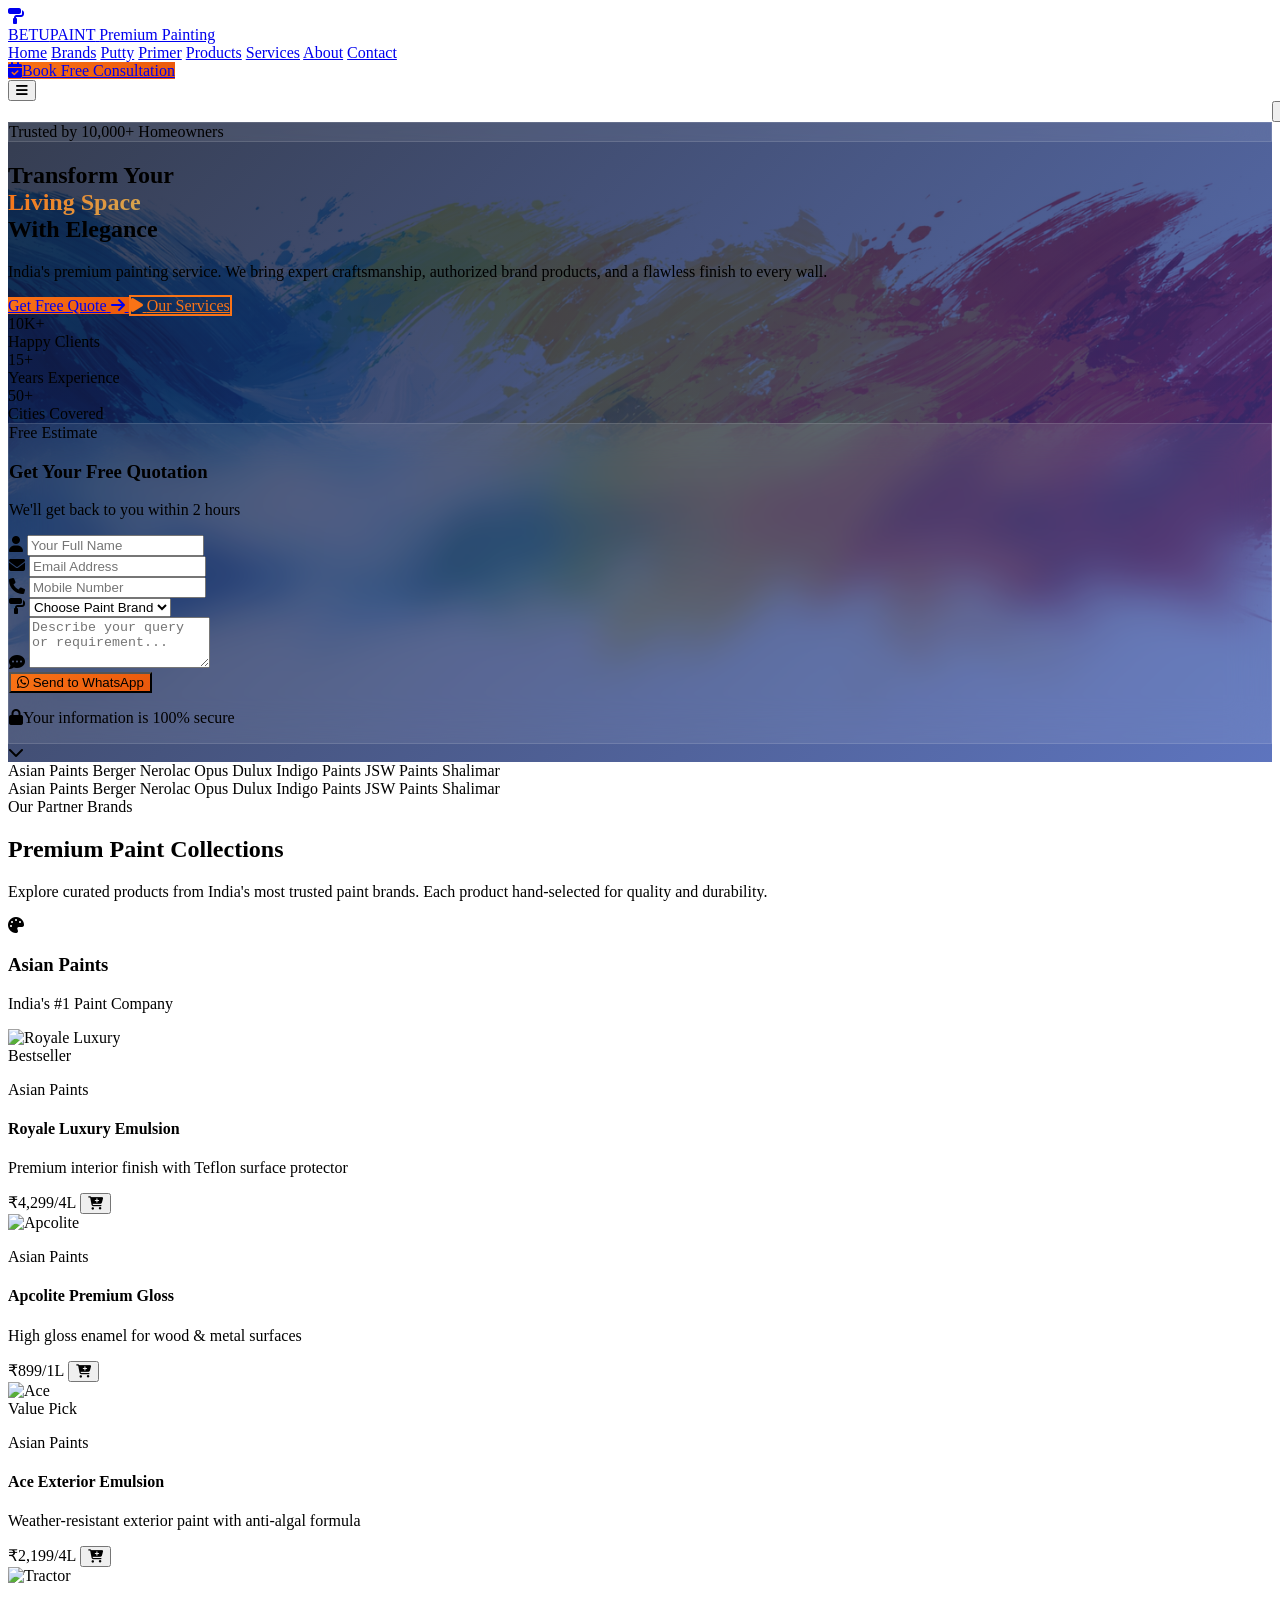
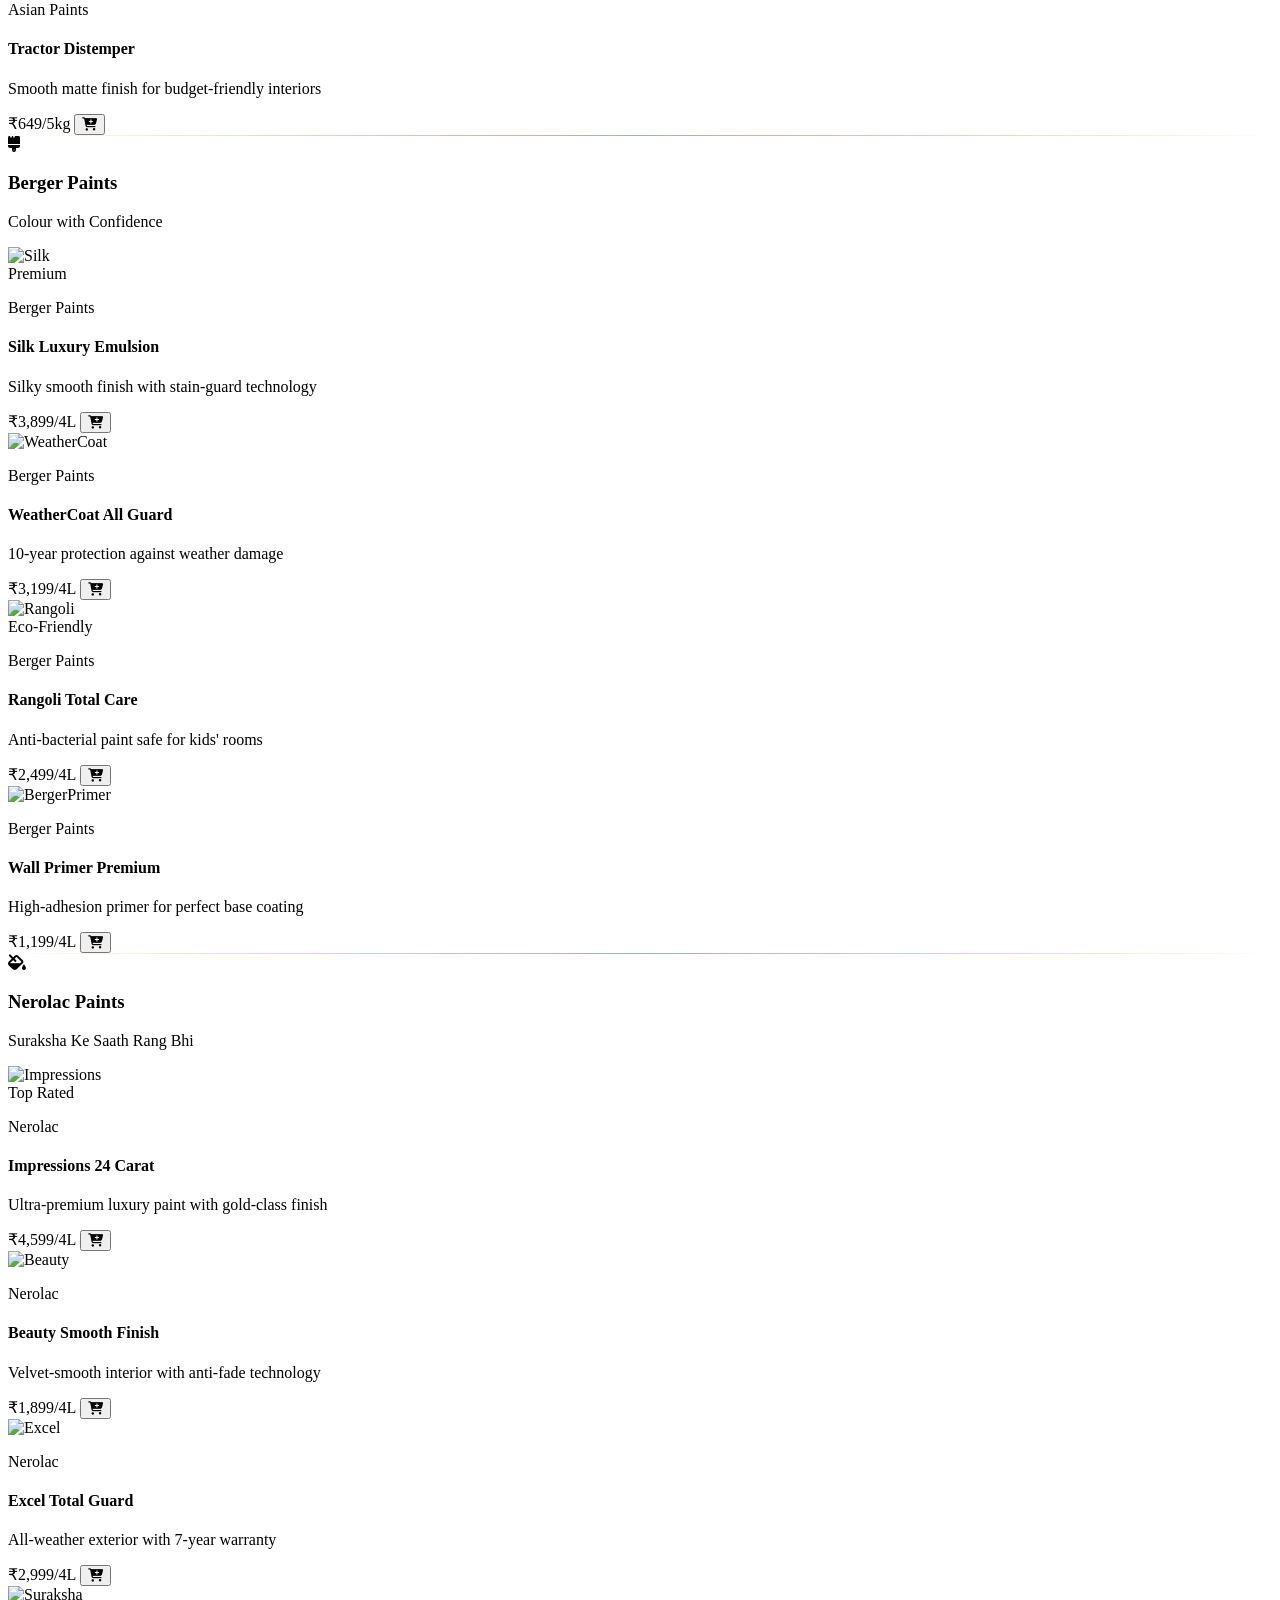
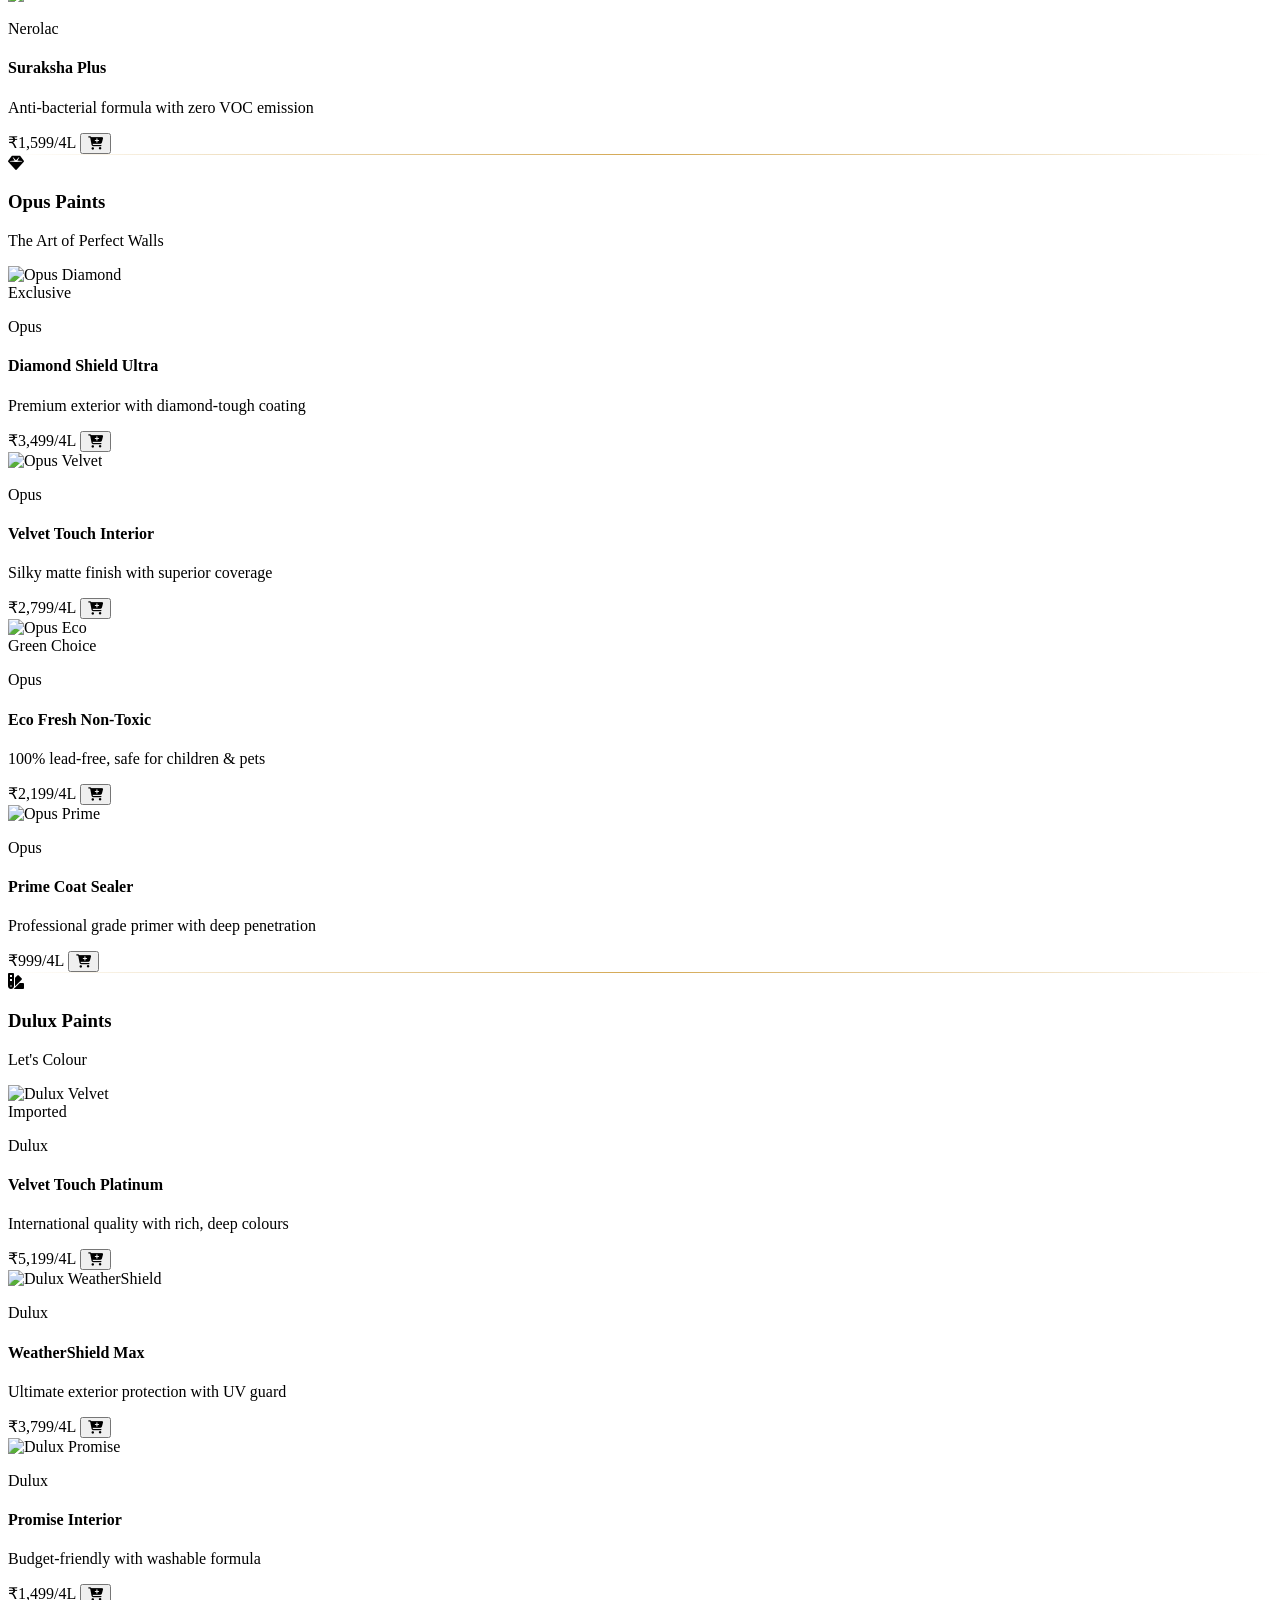
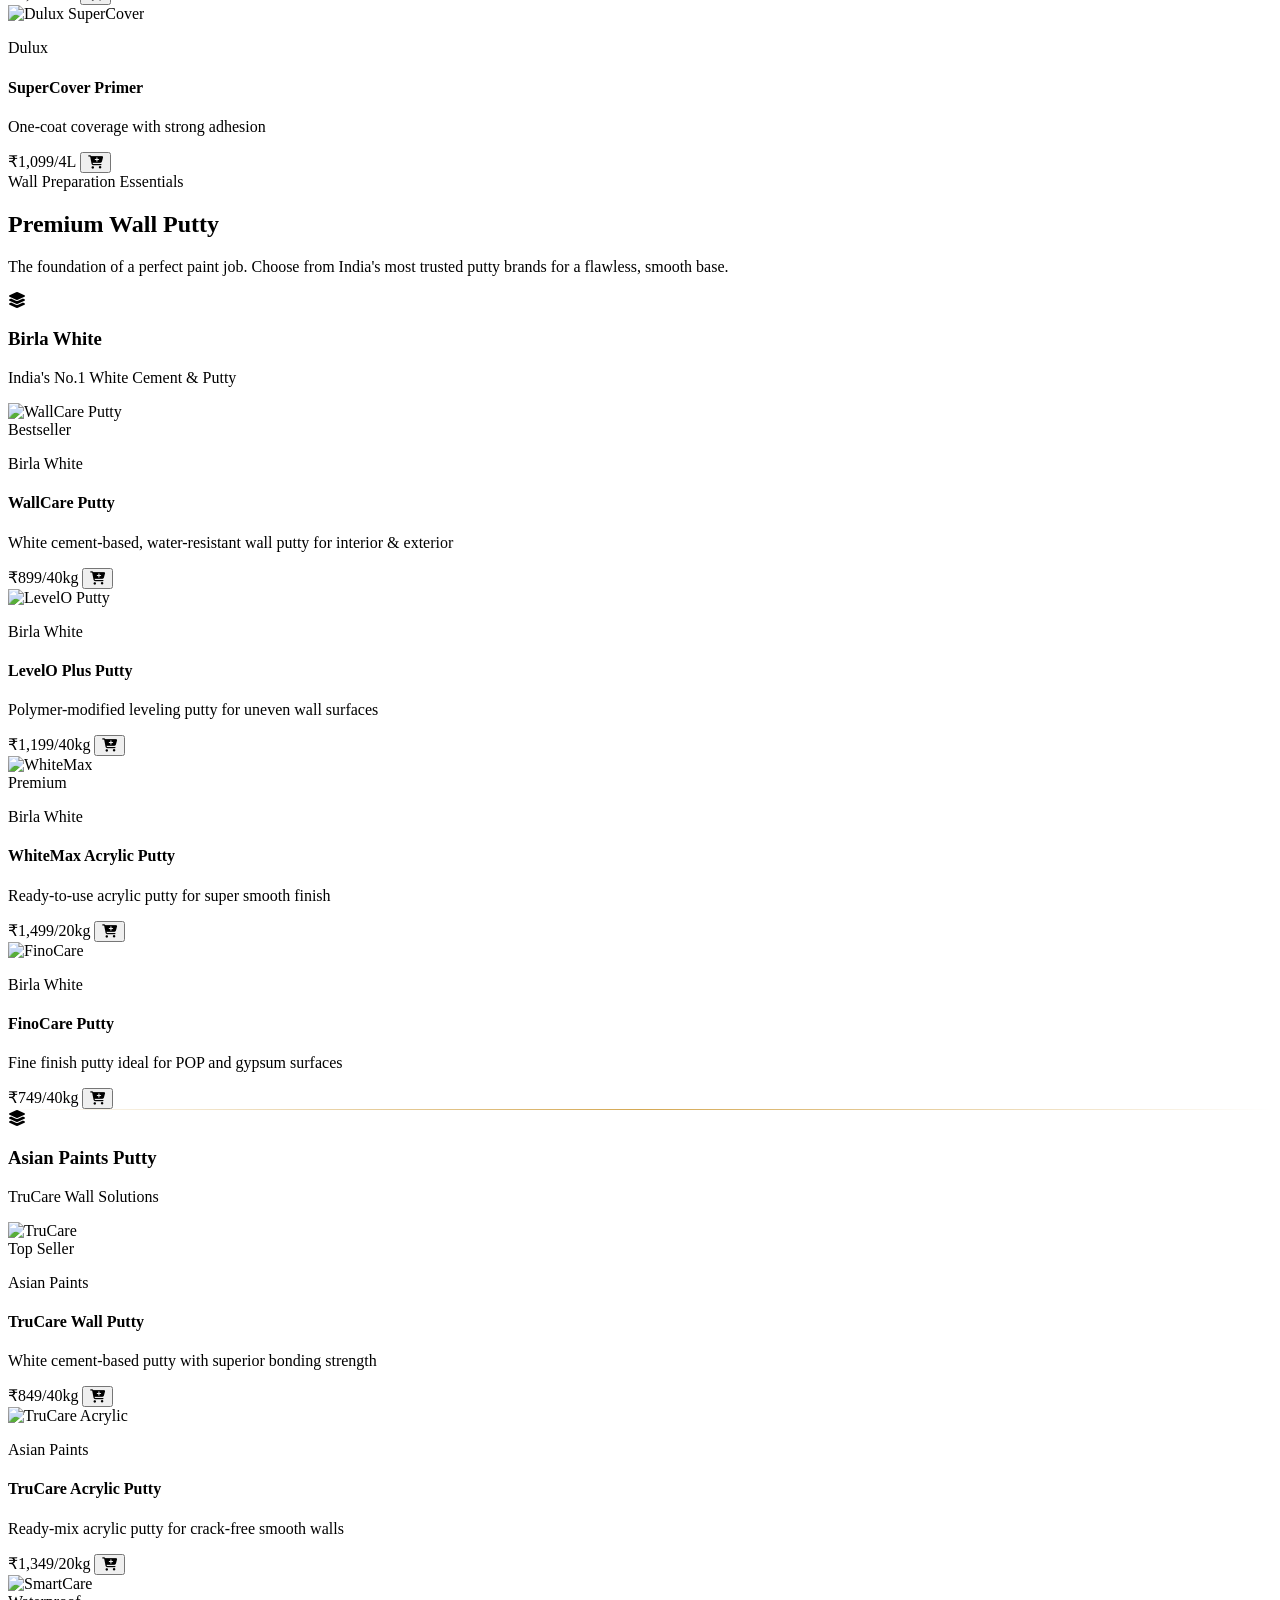
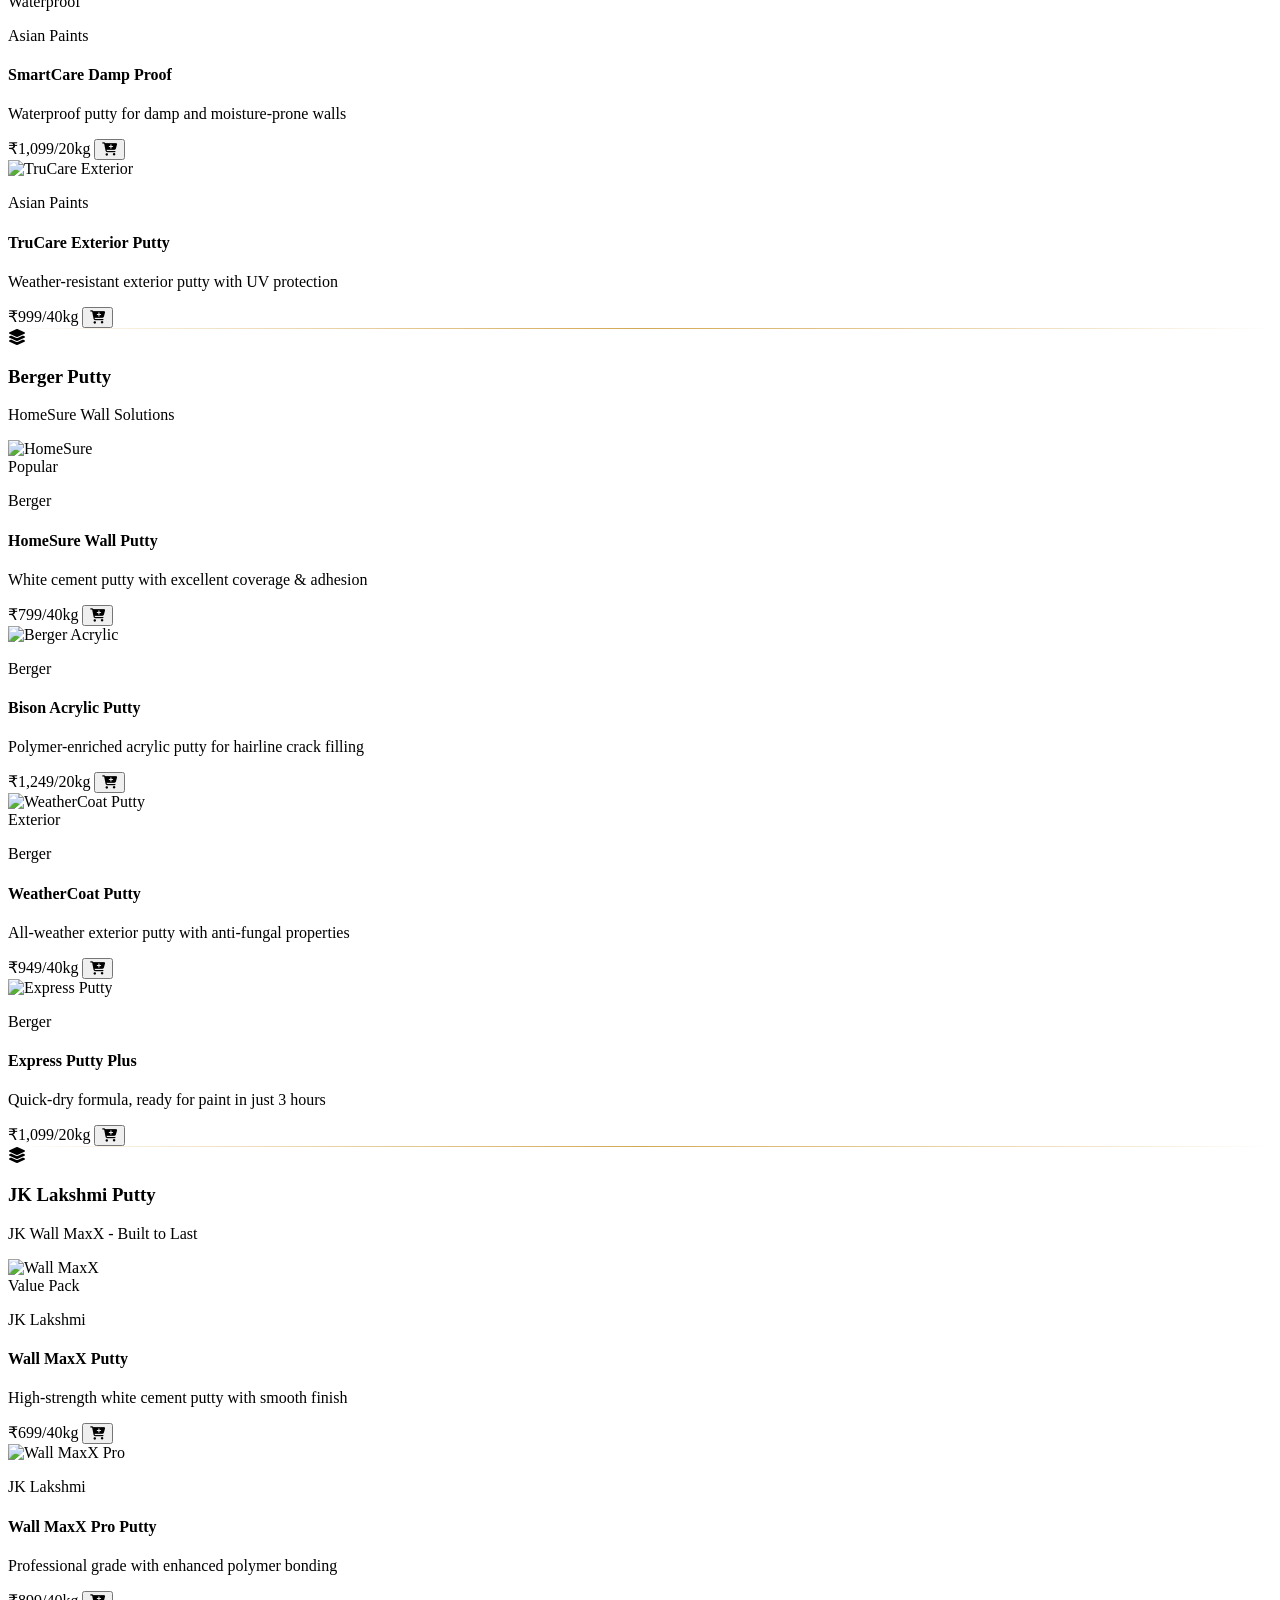
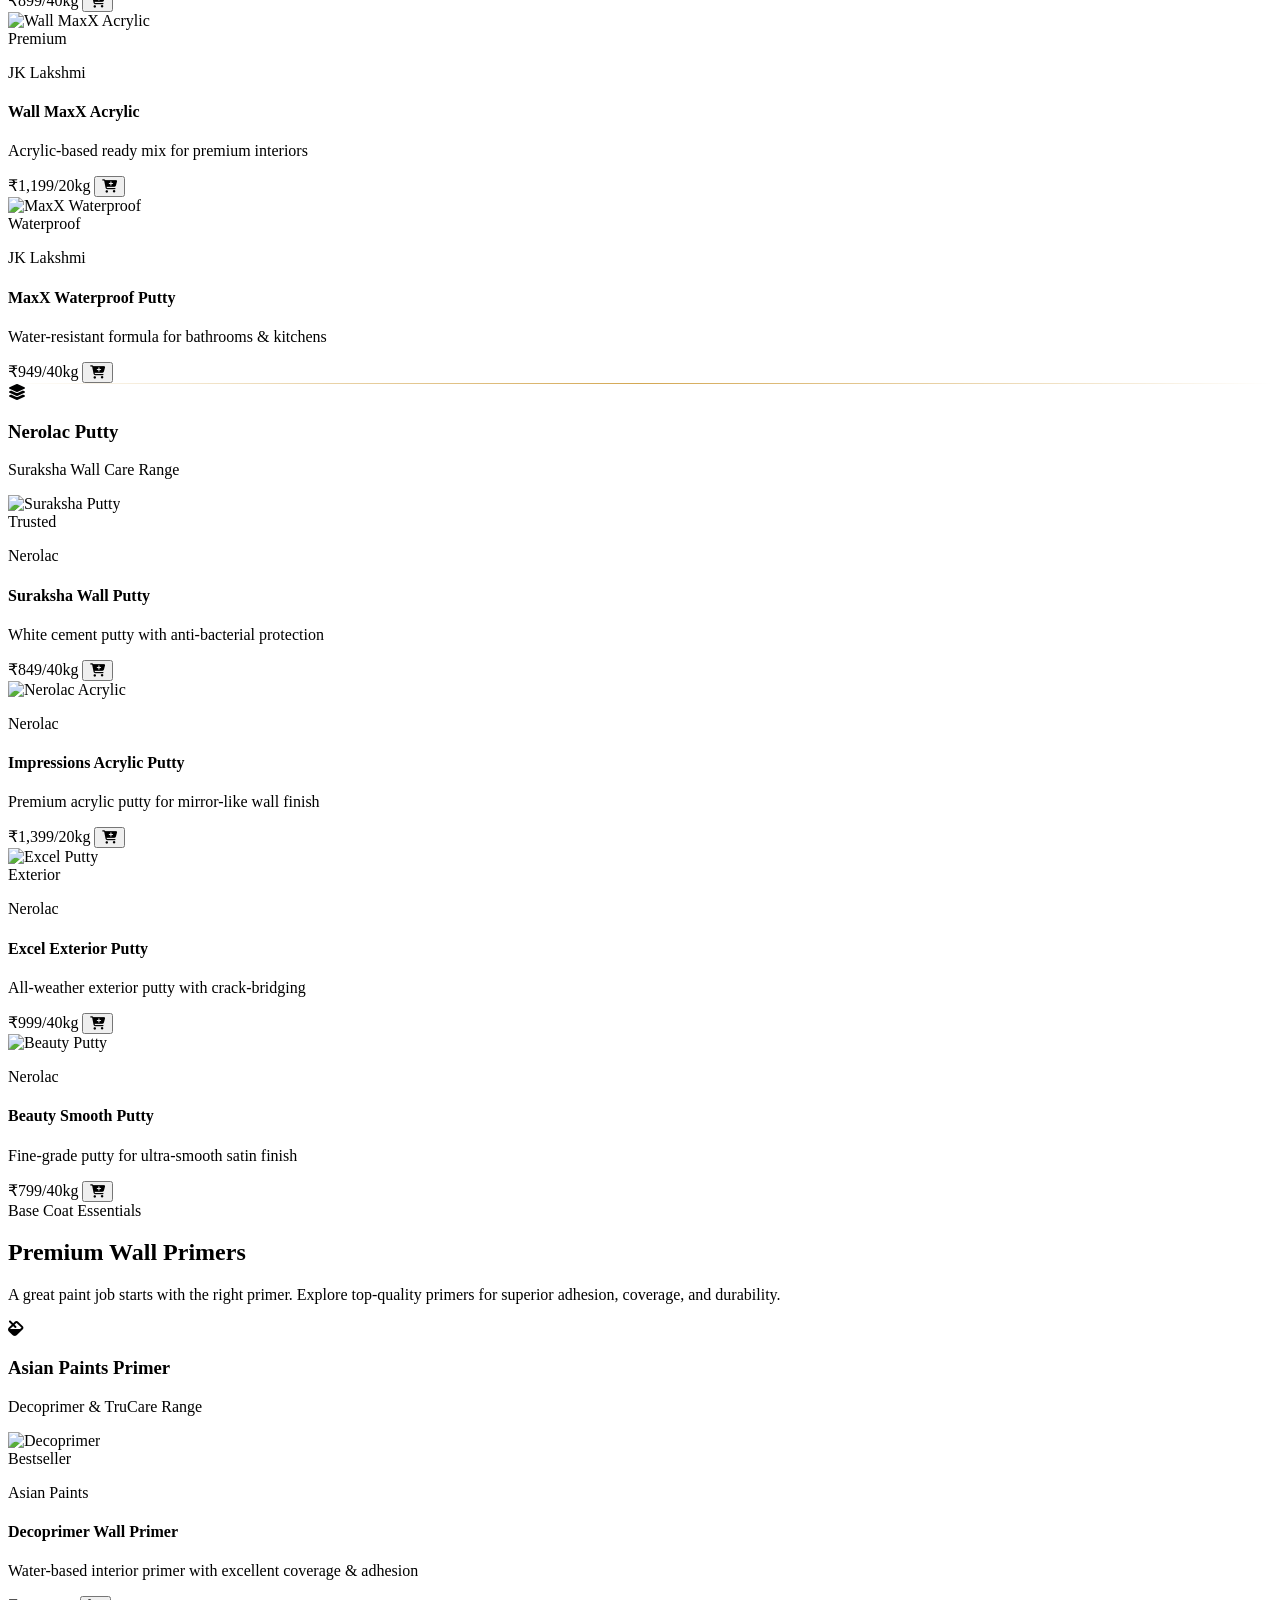
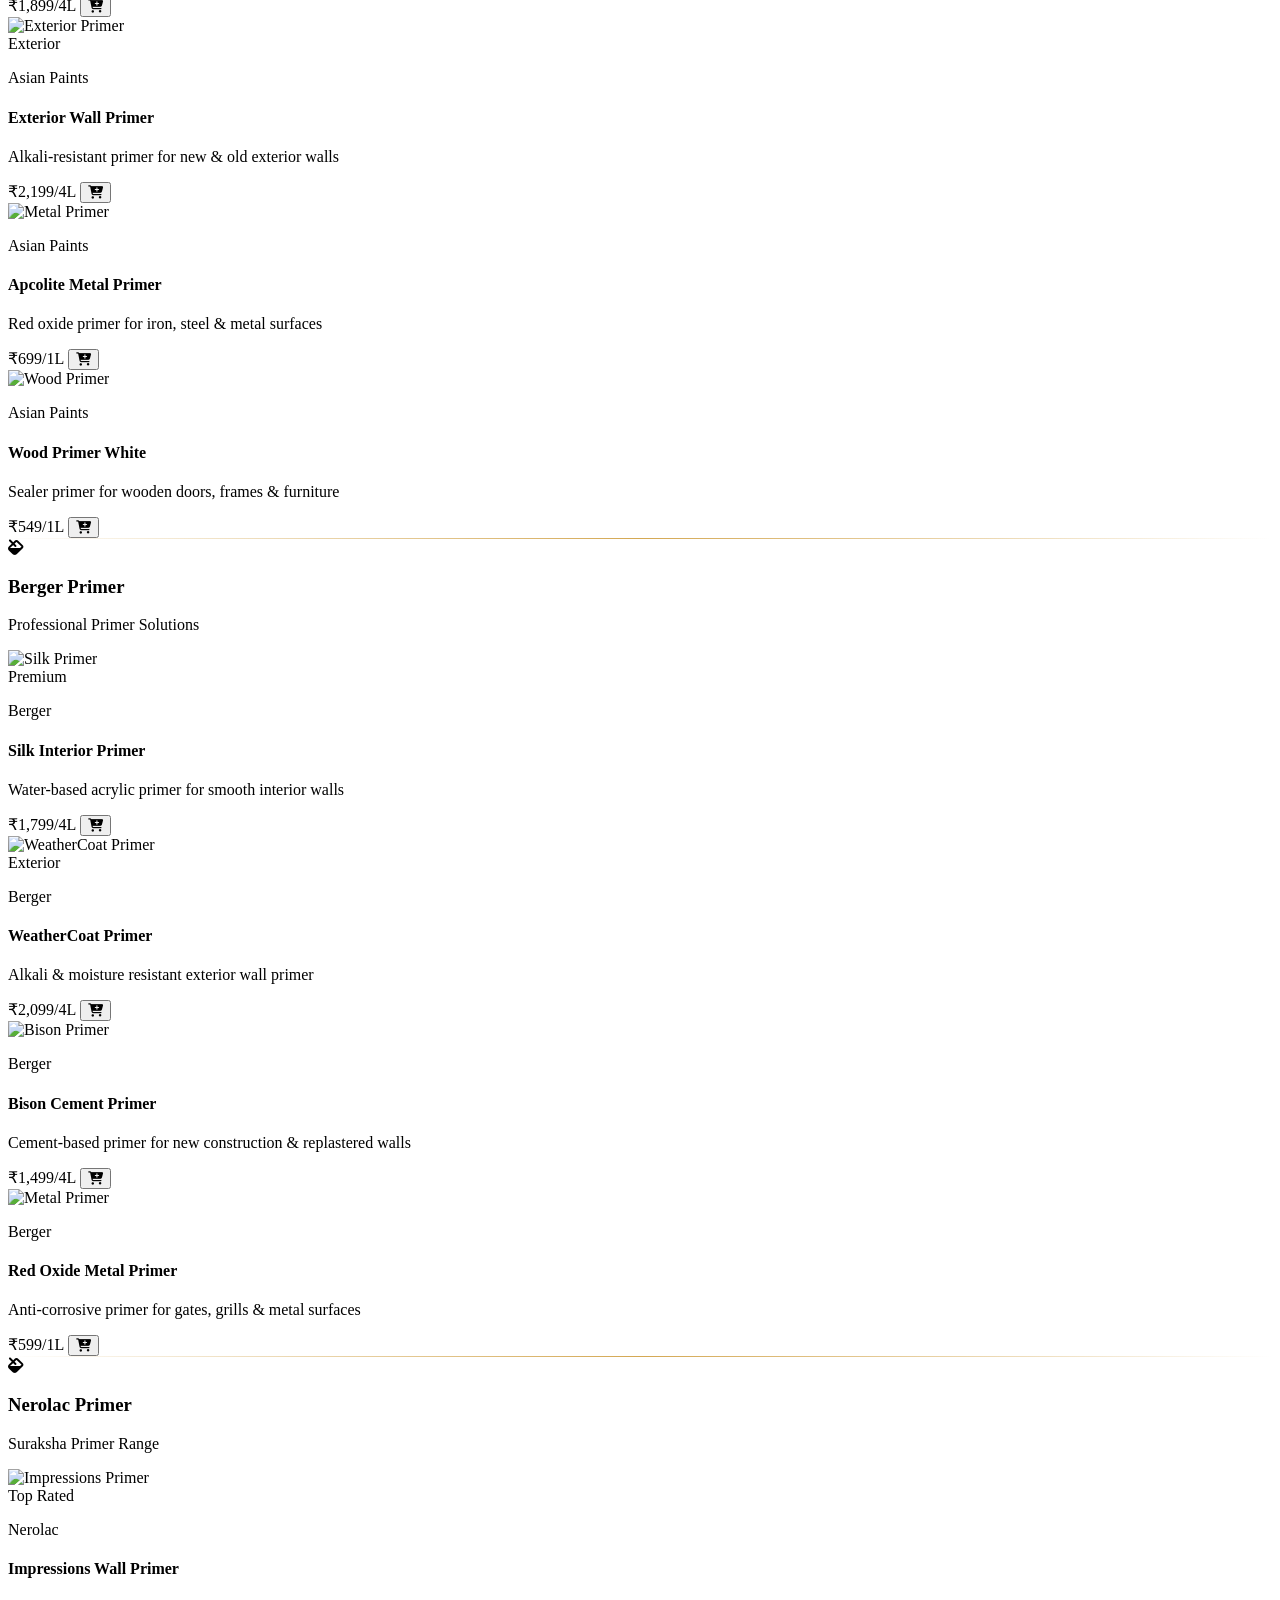
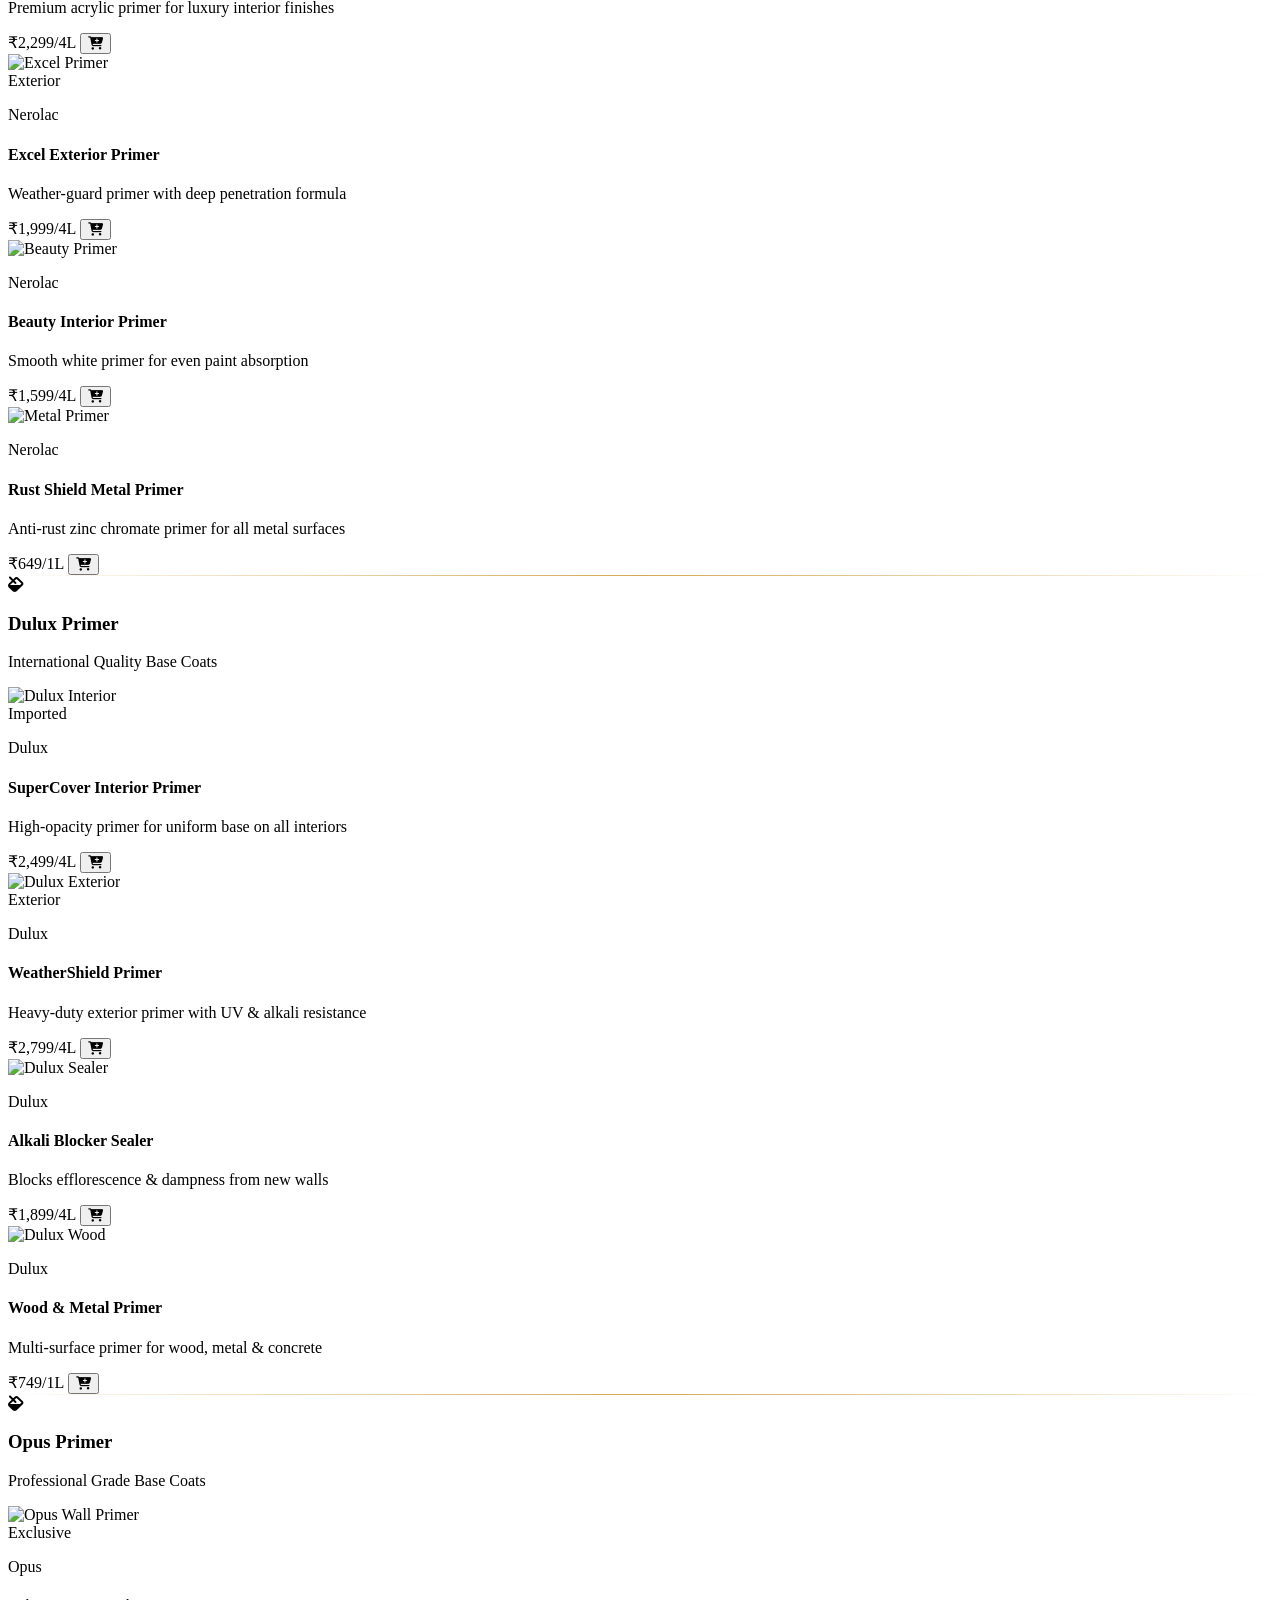
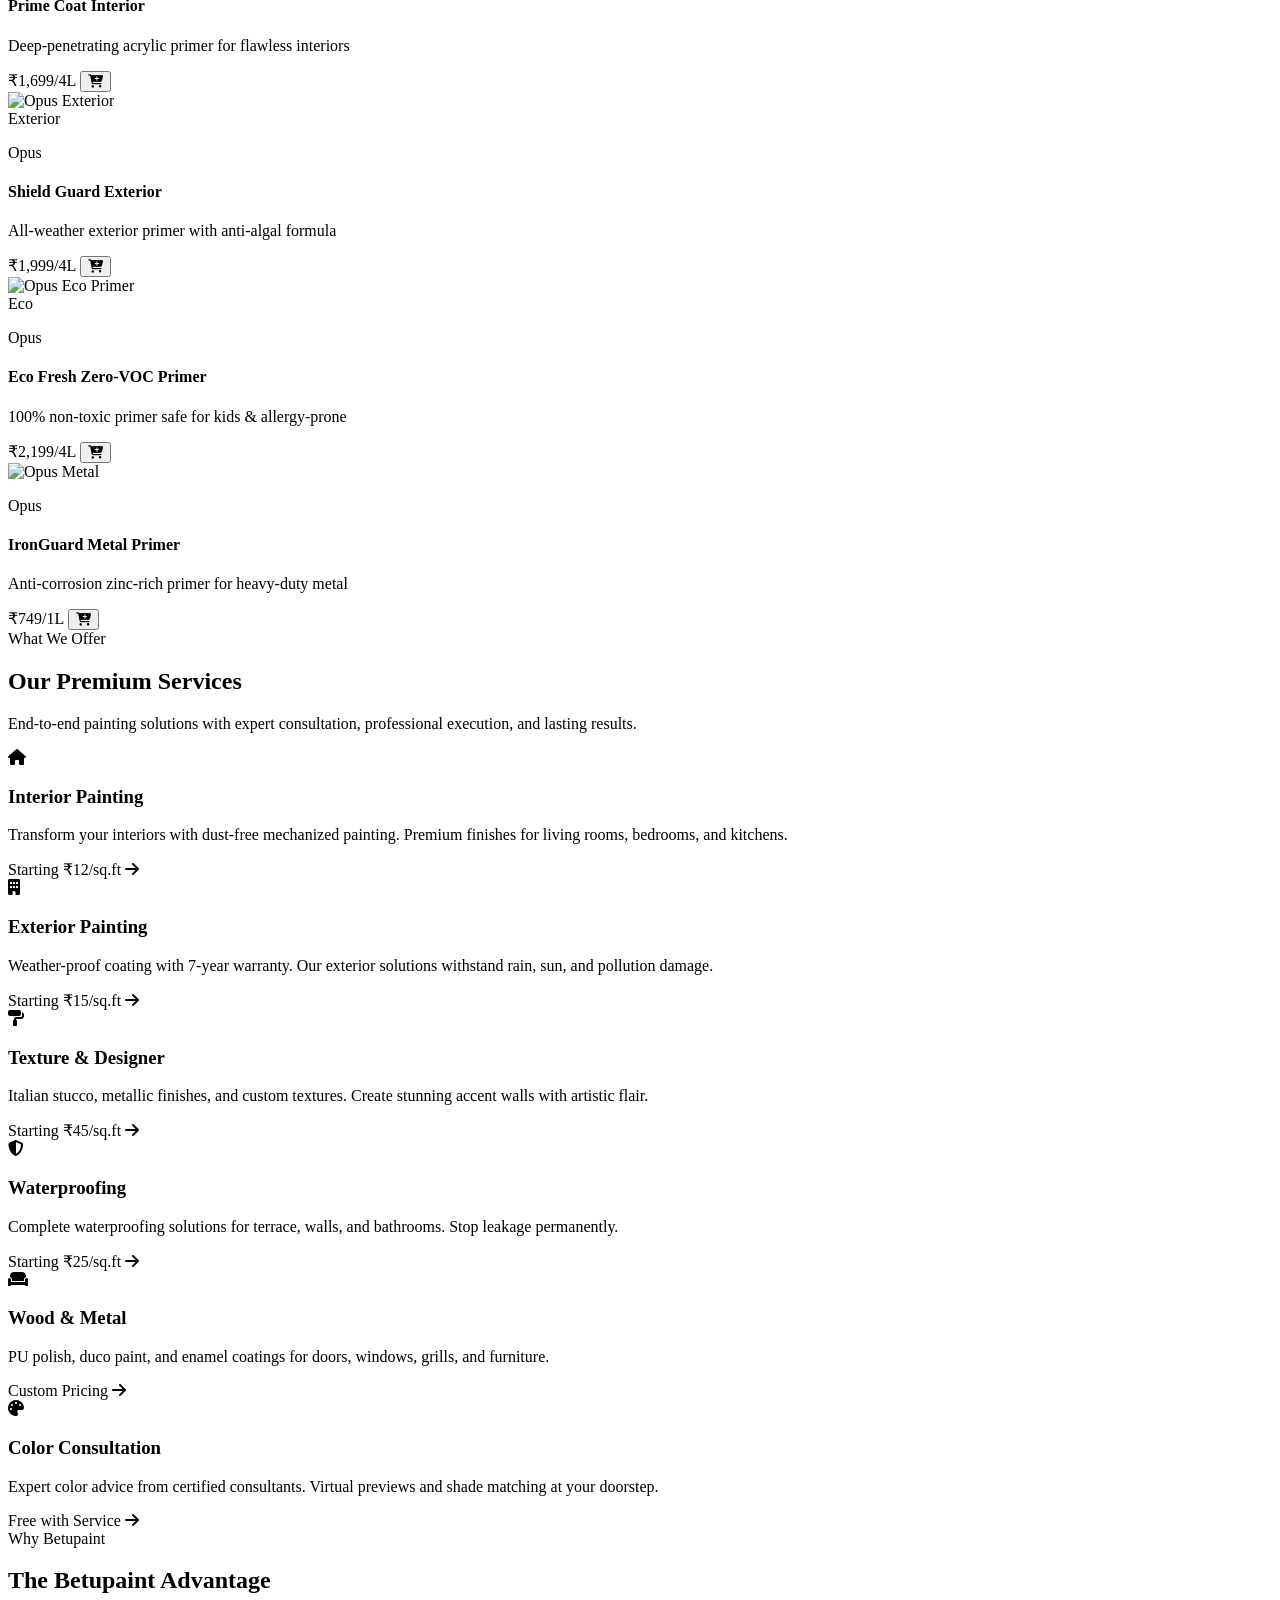
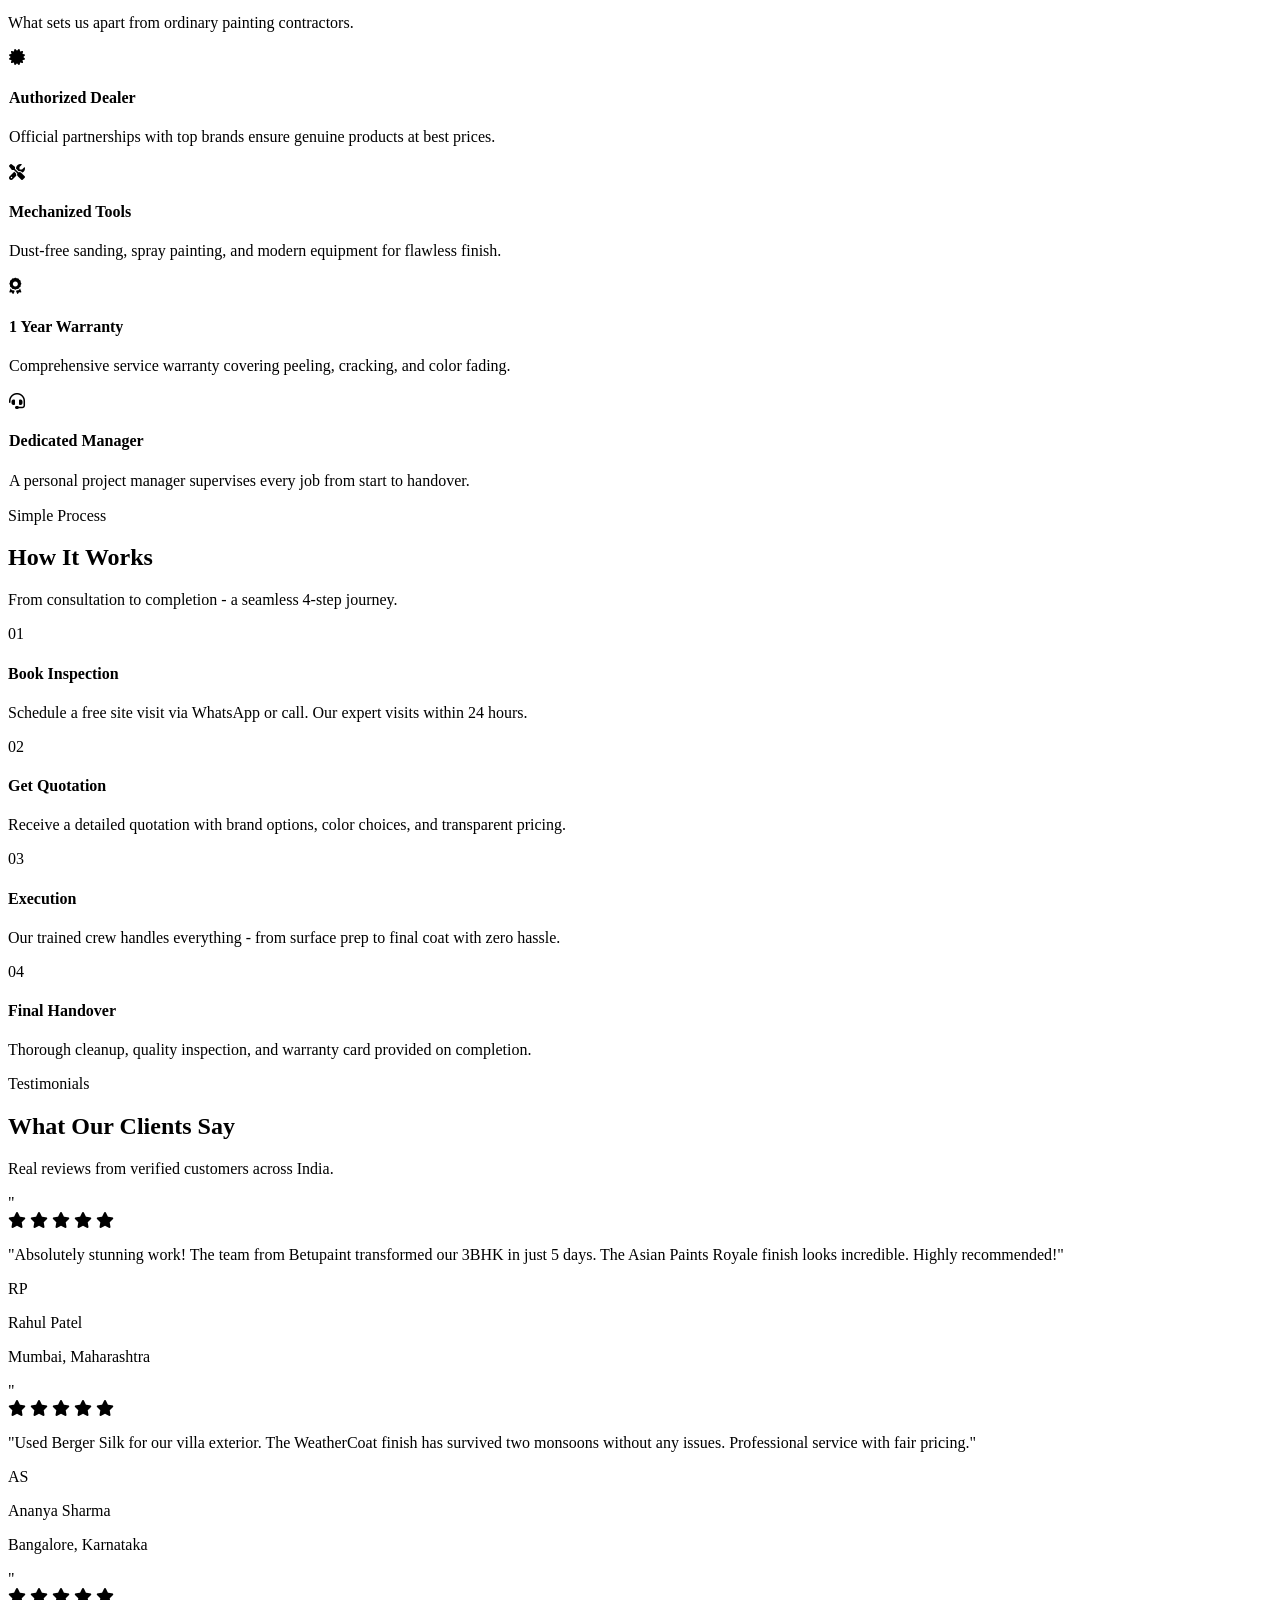
==== index.html @ c3e30ea3 "betupaint" ====
<!DOCTYPE html>
<html lang="en">
<head>
    <meta charset="UTF-8">
    <meta name="viewport" content="width=device-width, initial-scale=1.0">
    <title>Betupaint | Premium Painting Service</title>
    <script src="https://cdn.tailwindcss.com"></script>
    <link rel="stylesheet" href="https://cdnjs.cloudflare.com/ajax/libs/font-awesome/6.5.0/css/all.min.css">
    <link href="https://fonts.googleapis.com/css2?family=Playfair+Display:wght@400;600;700;800;900&family=Inter:wght@300;400;500;600;700;800;900&display=swap" rel="stylesheet">
    <script>
        tailwind.config = {
            theme: {
                extend: {
                    fontFamily: {
                        display: ['Playfair Display', 'serif'],
                        sans: ['Inter', 'sans-serif'],
                    },
                    colors: {
                        brand: { blue: '#1e40af', orange: '#f97316', gold: '#d4a853', dark: '#0f172a' }
                    }
                }
            }
        }
    </script>
    <style>
        * { scroll-behavior: smooth; }

        .hero-bg {
            background: linear-gradient(135deg, rgba(15,23,42,0.85), rgba(30,64,175,0.7)), url('banner.png');
            background-size: cover;
            background-position: center;
            background-attachment: fixed;
        }

        .glass { background: rgba(255,255,255,0.08); backdrop-filter: blur(20px); border: 1px solid rgba(255,255,255,0.12); }
        .glass-dark { background: rgba(0,0,0,0.3); backdrop-filter: blur(16px); border: 1px solid rgba(255,255,255,0.08); }

        .gradient-text { background: linear-gradient(135deg, #f97316, #d4a853); -webkit-background-clip: text; -webkit-text-fill-color: transparent; background-clip: text; }
        .gradient-border { border-image: linear-gradient(135deg, #f97316, #d4a853) 1; }

        .card-shine { position: relative; overflow: hidden; }
        .card-shine::before { content:''; position:absolute; top:-50%; left:-50%; width:200%; height:200%; background:linear-gradient(45deg,transparent 30%,rgba(255,255,255,0.05) 50%,transparent 70%); transform:rotate(45deg); transition:0.6s; }
        .card-shine:hover::before { left:100%; }

        .float-animation { animation: float 6s ease-in-out infinite; }
        @keyframes float { 0%,100%{transform:translateY(0)} 50%{transform:translateY(-20px)} }

        .fade-up { opacity:0; transform:translateY(40px); transition:all 0.8s cubic-bezier(0.16,1,0.3,1); }
        .fade-up.visible { opacity:1; transform:translateY(0); }

        .brand-card { transition: all 0.4s cubic-bezier(0.16,1,0.3,1); }
        .brand-card:hover { transform: translateY(-12px) scale(1.02); }

        .product-card-premium { transition: all 0.4s cubic-bezier(0.16,1,0.3,1); }
        .product-card-premium:hover { transform: translateY(-8px); box-shadow: 0 25px 60px rgba(0,0,0,0.15); }

        .btn-premium {
            background: linear-gradient(135deg, #f97316, #ea580c);
            transition: all 0.3s cubic-bezier(0.16,1,0.3,1);
            position: relative; overflow: hidden;
        }
        .btn-premium::after { content:''; position:absolute; top:0; left:-100%; width:100%; height:100%; background:linear-gradient(90deg,transparent,rgba(255,255,255,0.2),transparent); transition:0.5s; }
        .btn-premium:hover::after { left:100%; }
        .btn-premium:hover { transform:translateY(-3px); box-shadow:0 12px 35px rgba(249,115,22,0.4); }

        .btn-outline-premium {
            border: 2px solid #f97316; color: #f97316;
            transition: all 0.3s; position: relative; overflow: hidden; z-index: 1;
        }
        .btn-outline-premium::before { content:''; position:absolute; top:0; left:0; width:0; height:100%; background:linear-gradient(135deg,#f97316,#ea580c); z-index:-1; transition:0.4s; }
        .btn-outline-premium:hover::before { width:100%; }
        .btn-outline-premium:hover { color:#fff; transform:translateY(-3px); }

        .section-divider { height:1px; background:linear-gradient(90deg,transparent,#d4a853,transparent); }

        .marquee { animation: marquee 30s linear infinite; }
        @keyframes marquee { 0%{transform:translateX(0)} 100%{transform:translateX(-50%)} }

        .counter { font-variant-numeric: tabular-nums; }

        /* Mobile menu */
        .mobile-menu { transform: translateX(100%); transition: transform 0.3s ease; }
        .mobile-menu.open { transform: translateX(0); }
    </style>
</head>
<body class="bg-white font-sans text-gray-800 overflow-x-hidden">

    <!-- ========== PREMIUM NAVBAR ========== -->
    <nav class="fixed w-full top-0 z-50 transition-all duration-500" id="navbar">
        <div class="max-w-7xl mx-auto px-6 py-4 flex justify-between items-center">
            <a href="#" class="flex items-center space-x-3">
                <div class="w-10 h-10 rounded-xl bg-gradient-to-br from-orange-500 to-amber-400 flex items-center justify-center">
                    <i class="fas fa-paint-roller text-white text-lg"></i>
                </div>
                <div class="flex flex-col">
                    <span class="text-2xl font-black tracking-tight text-white">BETU<span class="text-orange-400">PAINT</span></span>
                    <span class="text-[9px] uppercase tracking-[0.25em] font-semibold text-gray-400">Premium Painting</span>
                </div>
            </a>

            <div class="hidden lg:flex items-center space-x-8">
                <a href="#home" class="text-white/80 hover:text-orange-400 font-medium transition-colors text-sm uppercase tracking-wider">Home</a>
                <a href="#brands" class="text-white/80 hover:text-orange-400 font-medium transition-colors text-sm uppercase tracking-wider">Brands</a>
                <a href="#putty" class="text-white/80 hover:text-orange-400 font-medium transition-colors text-sm uppercase tracking-wider">Putty</a>
                <a href="#primer" class="text-white/80 hover:text-orange-400 font-medium transition-colors text-sm uppercase tracking-wider">Primer</a>
                <a href="#products" class="text-white/80 hover:text-orange-400 font-medium transition-colors text-sm uppercase tracking-wider">Products</a>
                <a href="#services" class="text-white/80 hover:text-orange-400 font-medium transition-colors text-sm uppercase tracking-wider">Services</a>
                <a href="about.html" class="text-white/80 hover:text-orange-400 font-medium transition-colors text-sm uppercase tracking-wider">About</a>
                <a href="contact.html" class="text-white/80 hover:text-orange-400 font-medium transition-colors text-sm uppercase tracking-wider">Contact</a>
            </div>

            <div class="hidden lg:flex items-center space-x-4">
                <a href="#quote" class="btn-premium text-white px-7 py-3 rounded-full font-bold text-sm shadow-lg">
                    <i class="fas fa-calendar-check mr-2"></i>Book Free Consultation
                </a>
            </div>

            <button onclick="document.getElementById('mobileMenu').classList.toggle('open')" class="lg:hidden text-white text-2xl">
                <i class="fas fa-bars"></i>
            </button>
        </div>
    </nav>

    <!-- Mobile Menu -->
    <div id="mobileMenu" class="mobile-menu fixed inset-0 z-[60] bg-brand-dark/98 backdrop-blur-xl flex flex-col items-center justify-center space-y-6">
        <button onclick="this.parentElement.classList.remove('open')" class="absolute top-6 right-6 text-white text-3xl"><i class="fas fa-times"></i></button>
        <a href="#home" onclick="this.parentElement.classList.remove('open')" class="text-2xl text-white font-semibold hover:text-orange-400 transition">Home</a>
        <a href="#brands" onclick="this.parentElement.classList.remove('open')" class="text-2xl text-white font-semibold hover:text-orange-400 transition">Brands</a>
        <a href="#putty" onclick="this.parentElement.classList.remove('open')" class="text-2xl text-white font-semibold hover:text-orange-400 transition">Putty</a>
        <a href="#primer" onclick="this.parentElement.classList.remove('open')" class="text-2xl text-white font-semibold hover:text-orange-400 transition">Primer</a>
        <a href="#products" onclick="this.parentElement.classList.remove('open')" class="text-2xl text-white font-semibold hover:text-orange-400 transition">Products</a>
        <a href="#services" onclick="this.parentElement.classList.remove('open')" class="text-2xl text-white font-semibold hover:text-orange-400 transition">Services</a>
        <a href="about.html" class="text-2xl text-white font-semibold hover:text-orange-400 transition">About</a>
        <a href="contact.html" class="text-2xl text-white font-semibold hover:text-orange-400 transition">Contact</a>
        <a href="#quote" onclick="this.parentElement.classList.remove('open')" class="btn-premium text-white px-8 py-3 rounded-full font-bold mt-4">Book Free Consultation</a>
    </div>

    <!-- ========== HERO SECTION ========== -->
    <section id="home" class="hero-bg min-h-screen flex items-center relative">
        <div class="absolute inset-0 bg-gradient-to-b from-transparent via-transparent to-white/5"></div>

        <!-- Decorative elements -->
        <div class="absolute top-20 right-10 w-72 h-72 bg-orange-500/10 rounded-full blur-3xl float-animation"></div>
        <div class="absolute bottom-20 left-10 w-96 h-96 bg-blue-500/10 rounded-full blur-3xl float-animation" style="animation-delay:-3s"></div>

        <div class="max-w-7xl mx-auto px-6 pt-24 pb-16 grid lg:grid-cols-2 gap-16 items-center relative z-10">
            <div class="fade-up">
                <div class="inline-flex items-center space-x-2 glass rounded-full px-5 py-2 mb-8">
                    <span class="w-2 h-2 bg-green-400 rounded-full animate-pulse"></span>
                    <span class="text-white/80 text-sm font-medium">Trusted by 10,000+ Homeowners</span>
                </div>

                <h1 class="font-display text-5xl md:text-7xl font-black text-white leading-[1.1] mb-6">
                    Transform Your <br>
                    <span class="gradient-text">Living Space</span><br>
                    With Elegance
                </h1>

                <p class="text-xl text-gray-300 max-w-lg mb-10 leading-relaxed">
                    India's premium painting service. We bring expert craftsmanship, authorized brand products, and a flawless finish to every wall.
                </p>

                <div class="flex flex-wrap gap-4 mb-12">
                    <a href="#quote" class="btn-premium text-white px-8 py-4 rounded-full font-bold text-lg shadow-xl flex items-center">
                        <span>Get Free Quote</span>
                        <i class="fas fa-arrow-right ml-3"></i>
                    </a>
                    <a href="#services" class="btn-outline-premium px-8 py-4 rounded-full font-bold text-lg flex items-center">
                        <i class="fas fa-play mr-3"></i>
                        <span>Our Services</span>
                    </a>
                </div>

                <!-- Trust Badges -->
                <div class="flex flex-wrap gap-8">
                    <div class="text-center">
                        <div class="text-3xl font-black text-white counter">10K+</div>
                        <div class="text-xs text-gray-400 uppercase tracking-wider mt-1">Happy Clients</div>
                    </div>
                    <div class="w-px bg-white/20"></div>
                    <div class="text-center">
                        <div class="text-3xl font-black text-white counter">15+</div>
                        <div class="text-xs text-gray-400 uppercase tracking-wider mt-1">Years Experience</div>
                    </div>
                    <div class="w-px bg-white/20"></div>
                    <div class="text-center">
                        <div class="text-3xl font-black text-white counter">50+</div>
                        <div class="text-xs text-gray-400 uppercase tracking-wider mt-1">Cities Covered</div>
                    </div>
                </div>
            </div>

            <!-- Hero Form -->
            <div class="fade-up" style="transition-delay:0.2s">
                <div class="glass rounded-3xl p-8 md:p-10 border border-white/10" id="quote">
                    <div class="text-center mb-8">
                        <span class="inline-block bg-orange-500/20 text-orange-400 text-xs font-bold uppercase tracking-widest px-4 py-2 rounded-full mb-4">Free Estimate</span>
                        <h3 class="text-2xl font-display font-bold text-white">Get Your Free Quotation</h3>
                        <p class="text-gray-400 text-sm mt-2">We'll get back to you within 2 hours</p>
                    </div>
                    <form id="contactForm" class="space-y-4">
                        <div class="relative">
                            <i class="fas fa-user absolute left-4 top-1/2 -translate-y-1/2 text-gray-500"></i>
                            <input type="text" id="name" placeholder="Your Full Name" class="w-full pl-12 pr-4 py-4 bg-white/5 border border-white/10 rounded-2xl text-white placeholder-gray-500 focus:ring-2 focus:ring-orange-500 focus:border-transparent outline-none transition" required>
                        </div>
                        <div class="relative">
                            <i class="fas fa-envelope absolute left-4 top-1/2 -translate-y-1/2 text-gray-500"></i>
                            <input type="email" id="email" placeholder="Email Address" class="w-full pl-12 pr-4 py-4 bg-white/5 border border-white/10 rounded-2xl text-white placeholder-gray-500 focus:ring-2 focus:ring-orange-500 focus:border-transparent outline-none transition" required>
                        </div>
                        <div class="relative">
                            <i class="fas fa-phone absolute left-4 top-1/2 -translate-y-1/2 text-gray-500"></i>
                            <input type="tel" id="mobile" placeholder="Mobile Number" class="w-full pl-12 pr-4 py-4 bg-white/5 border border-white/10 rounded-2xl text-white placeholder-gray-500 focus:ring-2 focus:ring-orange-500 focus:border-transparent outline-none transition" required>
                        </div>
                        <div class="relative">
                            <i class="fas fa-paint-roller absolute left-4 top-1/2 -translate-y-1/2 text-gray-500"></i>
                            <select id="paintBrand" class="w-full pl-12 pr-4 py-4 bg-white/5 border border-white/10 rounded-2xl text-gray-400 focus:ring-2 focus:ring-orange-500 focus:border-transparent outline-none transition appearance-none">
                                <option value="None Selected">Choose Paint Brand</option>
                                <option value="Asian Paints">Asian Paints</option>
                                <option value="Berger Paints">Berger Paints</option>
                                <option value="Nerolac">Nerolac</option>
                                <option value="Opus">Opus</option>
                                <option value="Dulux">Dulux</option>
                                <option value="Indigo Paints">Indigo Paints</option>
                            </select>
                        </div>
                        <div class="relative">
                            <i class="fas fa-comment-dots absolute left-4 top-4 text-gray-500"></i>
                            <textarea id="query" rows="3" placeholder="Describe your query or requirement..." class="w-full pl-12 pr-4 py-4 bg-white/5 border border-white/10 rounded-2xl text-white placeholder-gray-500 focus:ring-2 focus:ring-orange-500 focus:border-transparent outline-none transition resize-none"></textarea>
                        </div>
                        <button type="button" onclick="betuWhatsApp()" class="w-full btn-premium text-white font-bold py-4 rounded-2xl shadow-xl flex items-center justify-center space-x-3 text-lg mt-2">
                            <i class="fab fa-whatsapp text-2xl"></i>
                            <span>Send to WhatsApp</span>
                        </button>
                    </form>
                    <p class="text-center text-gray-500 text-xs mt-4"><i class="fas fa-lock mr-1"></i>Your information is 100% secure</p>
                </div>
            </div>
        </div>

        <!-- Scroll indicator -->
        <div class="absolute bottom-8 left-1/2 -translate-x-1/2 text-white/40 animate-bounce">
            <i class="fas fa-chevron-down text-2xl"></i>
        </div>
    </section>

    <!-- ========== BRAND PARTNERS MARQUEE ========== -->
    <section class="py-8 bg-gray-50 border-y border-gray-100 overflow-hidden">
        <div class="flex whitespace-nowrap marquee">
            <div class="flex items-center space-x-16 px-8">
                <span class="text-2xl font-bold text-red-500/40 hover:text-red-500 transition-colors cursor-pointer">Asian Paints</span>
                <span class="text-2xl font-bold text-blue-600/40 hover:text-blue-600 transition-colors cursor-pointer">Berger</span>
                <span class="text-2xl font-bold text-yellow-600/40 hover:text-yellow-600 transition-colors cursor-pointer">Nerolac</span>
                <span class="text-2xl font-bold text-green-600/40 hover:text-green-600 transition-colors cursor-pointer">Opus</span>
                <span class="text-2xl font-bold text-purple-600/40 hover:text-purple-600 transition-colors cursor-pointer">Dulux</span>
                <span class="text-2xl font-bold text-indigo-600/40 hover:text-indigo-600 transition-colors cursor-pointer">Indigo Paints</span>
                <span class="text-2xl font-bold text-teal-600/40 hover:text-teal-600 transition-colors cursor-pointer">JSW Paints</span>
                <span class="text-2xl font-bold text-rose-600/40 hover:text-rose-600 transition-colors cursor-pointer">Shalimar</span>
            </div>
            <div class="flex items-center space-x-16 px-8">
                <span class="text-2xl font-bold text-red-500/40">Asian Paints</span>
                <span class="text-2xl font-bold text-blue-600/40">Berger</span>
                <span class="text-2xl font-bold text-yellow-600/40">Nerolac</span>
                <span class="text-2xl font-bold text-green-600/40">Opus</span>
                <span class="text-2xl font-bold text-purple-600/40">Dulux</span>
                <span class="text-2xl font-bold text-indigo-600/40">Indigo Paints</span>
                <span class="text-2xl font-bold text-teal-600/40">JSW Paints</span>
                <span class="text-2xl font-bold text-rose-600/40">Shalimar</span>
            </div>
        </div>
    </section>

    <!-- ========== BRAND PRODUCT SECTIONS ========== -->
    <section id="brands" class="py-24 bg-white">
        <div class="max-w-7xl mx-auto px-6">
            <div class="text-center mb-20 fade-up">
                <span class="inline-block bg-orange-50 text-orange-600 text-xs font-bold uppercase tracking-widest px-5 py-2 rounded-full mb-4">Our Partner Brands</span>
                <h2 class="font-display text-4xl md:text-5xl font-black text-gray-900 mb-4">Premium Paint Collections</h2>
                <p class="text-gray-500 text-lg max-w-2xl mx-auto">Explore curated products from India's most trusted paint brands. Each product hand-selected for quality and durability.</p>
            </div>

            <!-- ===== ASIAN PAINTS CART ===== -->
            <div class="mb-20 fade-up">
                <div class="flex items-center space-x-4 mb-10">
                    <div class="w-14 h-14 rounded-2xl bg-gradient-to-br from-red-500 to-red-700 flex items-center justify-center shadow-lg shadow-red-500/30">
                        <i class="fas fa-palette text-white text-xl"></i>
                    </div>
                    <div>
                        <h3 class="text-3xl font-display font-bold text-gray-900">Asian Paints</h3>
                        <p class="text-gray-400 text-sm">India's #1 Paint Company</p>
                    </div>
                    <div class="flex-1 h-px bg-gradient-to-r from-red-200 to-transparent ml-6"></div>
                </div>
                <div class="grid sm:grid-cols-2 lg:grid-cols-4 gap-6">
                    <div class="product-card-premium bg-white rounded-2xl shadow-lg border border-gray-100 overflow-hidden card-shine group">
                        <div class="relative h-52 bg-gradient-to-br from-red-50 to-orange-50 flex items-center justify-center overflow-hidden">
                            <img src="https://images.unsplash.com/photo-1589939705384-5185137a7f0f?auto=format&fit=crop&w=400&q=80" alt="Royale Luxury" class="w-full h-full object-cover group-hover:scale-110 transition-transform duration-500">
                            <div class="absolute top-3 left-3 bg-red-600 text-white text-xs font-bold px-3 py-1 rounded-full">Bestseller</div>
                        </div>
                        <div class="p-5">
                            <p class="text-xs text-red-500 font-bold uppercase tracking-wider mb-1">Asian Paints</p>
                            <h4 class="text-lg font-bold text-gray-900 mb-2">Royale Luxury Emulsion</h4>
                            <p class="text-gray-400 text-sm mb-3">Premium interior finish with Teflon surface protector</p>
                            <div class="flex items-center justify-between">
                                <span class="text-2xl font-black text-gray-900">&#8377;4,299<span class="text-sm text-gray-400 font-normal">/4L</span></span>
                                <button class="w-10 h-10 bg-red-500 hover:bg-red-600 text-white rounded-xl flex items-center justify-center transition shadow-lg shadow-red-500/30">
                                    <i class="fas fa-cart-plus"></i>
                                </button>
                            </div>
                        </div>
                    </div>
                    <div class="product-card-premium bg-white rounded-2xl shadow-lg border border-gray-100 overflow-hidden card-shine group">
                        <div class="relative h-52 bg-gradient-to-br from-red-50 to-orange-50 overflow-hidden">
                            <img src="https://images.unsplash.com/photo-1562259929-b4e1fd3aef09?auto=format&fit=crop&w=400&q=80" alt="Apcolite" class="w-full h-full object-cover group-hover:scale-110 transition-transform duration-500">
                        </div>
                        <div class="p-5">
                            <p class="text-xs text-red-500 font-bold uppercase tracking-wider mb-1">Asian Paints</p>
                            <h4 class="text-lg font-bold text-gray-900 mb-2">Apcolite Premium Gloss</h4>
                            <p class="text-gray-400 text-sm mb-3">High gloss enamel for wood & metal surfaces</p>
                            <div class="flex items-center justify-between">
                                <span class="text-2xl font-black text-gray-900">&#8377;899<span class="text-sm text-gray-400 font-normal">/1L</span></span>
                                <button class="w-10 h-10 bg-red-500 hover:bg-red-600 text-white rounded-xl flex items-center justify-center transition shadow-lg shadow-red-500/30">
                                    <i class="fas fa-cart-plus"></i>
                                </button>
                            </div>
                        </div>
                    </div>
                    <div class="product-card-premium bg-white rounded-2xl shadow-lg border border-gray-100 overflow-hidden card-shine group">
                        <div class="relative h-52 bg-gradient-to-br from-red-50 to-orange-50 overflow-hidden">
                            <img src="https://images.unsplash.com/photo-1558618666-fcd25c85f82e?auto=format&fit=crop&w=400&q=80" alt="Ace" class="w-full h-full object-cover group-hover:scale-110 transition-transform duration-500">
                            <div class="absolute top-3 left-3 bg-green-500 text-white text-xs font-bold px-3 py-1 rounded-full">Value Pick</div>
                        </div>
                        <div class="p-5">
                            <p class="text-xs text-red-500 font-bold uppercase tracking-wider mb-1">Asian Paints</p>
                            <h4 class="text-lg font-bold text-gray-900 mb-2">Ace Exterior Emulsion</h4>
                            <p class="text-gray-400 text-sm mb-3">Weather-resistant exterior paint with anti-algal formula</p>
                            <div class="flex items-center justify-between">
                                <span class="text-2xl font-black text-gray-900">&#8377;2,199<span class="text-sm text-gray-400 font-normal">/4L</span></span>
                                <button class="w-10 h-10 bg-red-500 hover:bg-red-600 text-white rounded-xl flex items-center justify-center transition shadow-lg shadow-red-500/30">
                                    <i class="fas fa-cart-plus"></i>
                                </button>
                            </div>
                        </div>
                    </div>
                    <div class="product-card-premium bg-white rounded-2xl shadow-lg border border-gray-100 overflow-hidden card-shine group">
                        <div class="relative h-52 bg-gradient-to-br from-red-50 to-orange-50 overflow-hidden">
                            <img src="https://images.unsplash.com/photo-1525909002-1b05e0c869d8?auto=format&fit=crop&w=400&q=80" alt="Tractor" class="w-full h-full object-cover group-hover:scale-110 transition-transform duration-500">
                        </div>
                        <div class="p-5">
                            <p class="text-xs text-red-500 font-bold uppercase tracking-wider mb-1">Asian Paints</p>
                            <h4 class="text-lg font-bold text-gray-900 mb-2">Tractor Distemper</h4>
                            <p class="text-gray-400 text-sm mb-3">Smooth matte finish for budget-friendly interiors</p>
                            <div class="flex items-center justify-between">
                                <span class="text-2xl font-black text-gray-900">&#8377;649<span class="text-sm text-gray-400 font-normal">/5kg</span></span>
                                <button class="w-10 h-10 bg-red-500 hover:bg-red-600 text-white rounded-xl flex items-center justify-center transition shadow-lg shadow-red-500/30">
                                    <i class="fas fa-cart-plus"></i>
                                </button>
                            </div>
                        </div>
                    </div>
                </div>
            </div>

            <div class="section-divider mb-20"></div>

            <!-- ===== BERGER PAINTS CART ===== -->
            <div class="mb-20 fade-up">
                <div class="flex items-center space-x-4 mb-10">
                    <div class="w-14 h-14 rounded-2xl bg-gradient-to-br from-blue-500 to-blue-800 flex items-center justify-center shadow-lg shadow-blue-500/30">
                        <i class="fas fa-brush text-white text-xl"></i>
                    </div>
                    <div>
                        <h3 class="text-3xl font-display font-bold text-gray-900">Berger Paints</h3>
                        <p class="text-gray-400 text-sm">Colour with Confidence</p>
                    </div>
                    <div class="flex-1 h-px bg-gradient-to-r from-blue-200 to-transparent ml-6"></div>
                </div>
                <div class="grid sm:grid-cols-2 lg:grid-cols-4 gap-6">
                    <div class="product-card-premium bg-white rounded-2xl shadow-lg border border-gray-100 overflow-hidden card-shine group">
                        <div class="relative h-52 bg-gradient-to-br from-blue-50 to-indigo-50 overflow-hidden">
                            <img src="https://images.unsplash.com/photo-1513694203232-719a280e022f?auto=format&fit=crop&w=400&q=80" alt="Silk" class="w-full h-full object-cover group-hover:scale-110 transition-transform duration-500">
                            <div class="absolute top-3 left-3 bg-blue-600 text-white text-xs font-bold px-3 py-1 rounded-full">Premium</div>
                        </div>
                        <div class="p-5">
                            <p class="text-xs text-blue-600 font-bold uppercase tracking-wider mb-1">Berger Paints</p>
                            <h4 class="text-lg font-bold text-gray-900 mb-2">Silk Luxury Emulsion</h4>
                            <p class="text-gray-400 text-sm mb-3">Silky smooth finish with stain-guard technology</p>
                            <div class="flex items-center justify-between">
                                <span class="text-2xl font-black text-gray-900">&#8377;3,899<span class="text-sm text-gray-400 font-normal">/4L</span></span>
                                <button class="w-10 h-10 bg-blue-600 hover:bg-blue-700 text-white rounded-xl flex items-center justify-center transition shadow-lg shadow-blue-500/30">
                                    <i class="fas fa-cart-plus"></i>
                                </button>
                            </div>
                        </div>
                    </div>
                    <div class="product-card-premium bg-white rounded-2xl shadow-lg border border-gray-100 overflow-hidden card-shine group">
                        <div class="relative h-52 bg-gradient-to-br from-blue-50 to-indigo-50 overflow-hidden">
                            <img src="https://images.unsplash.com/photo-1560448204-e02f11c3d0e2?auto=format&fit=crop&w=400&q=80" alt="WeatherCoat" class="w-full h-full object-cover group-hover:scale-110 transition-transform duration-500">
                        </div>
                        <div class="p-5">
                            <p class="text-xs text-blue-600 font-bold uppercase tracking-wider mb-1">Berger Paints</p>
                            <h4 class="text-lg font-bold text-gray-900 mb-2">WeatherCoat All Guard</h4>
                            <p class="text-gray-400 text-sm mb-3">10-year protection against weather damage</p>
                            <div class="flex items-center justify-between">
                                <span class="text-2xl font-black text-gray-900">&#8377;3,199<span class="text-sm text-gray-400 font-normal">/4L</span></span>
                                <button class="w-10 h-10 bg-blue-600 hover:bg-blue-700 text-white rounded-xl flex items-center justify-center transition shadow-lg shadow-blue-500/30">
                                    <i class="fas fa-cart-plus"></i>
                                </button>
                            </div>
                        </div>
                    </div>
                    <div class="product-card-premium bg-white rounded-2xl shadow-lg border border-gray-100 overflow-hidden card-shine group">
                        <div class="relative h-52 bg-gradient-to-br from-blue-50 to-indigo-50 overflow-hidden">
                            <img src="https://images.unsplash.com/photo-1598300042247-d088f8ab3a91?auto=format&fit=crop&w=400&q=80" alt="Rangoli" class="w-full h-full object-cover group-hover:scale-110 transition-transform duration-500">
                            <div class="absolute top-3 left-3 bg-emerald-500 text-white text-xs font-bold px-3 py-1 rounded-full">Eco-Friendly</div>
                        </div>
                        <div class="p-5">
                            <p class="text-xs text-blue-600 font-bold uppercase tracking-wider mb-1">Berger Paints</p>
                            <h4 class="text-lg font-bold text-gray-900 mb-2">Rangoli Total Care</h4>
                            <p class="text-gray-400 text-sm mb-3">Anti-bacterial paint safe for kids' rooms</p>
                            <div class="flex items-center justify-between">
                                <span class="text-2xl font-black text-gray-900">&#8377;2,499<span class="text-sm text-gray-400 font-normal">/4L</span></span>
                                <button class="w-10 h-10 bg-blue-600 hover:bg-blue-700 text-white rounded-xl flex items-center justify-center transition shadow-lg shadow-blue-500/30">
                                    <i class="fas fa-cart-plus"></i>
                                </button>
                            </div>
                        </div>
                    </div>
                    <div class="product-card-premium bg-white rounded-2xl shadow-lg border border-gray-100 overflow-hidden card-shine group">
                        <div class="relative h-52 bg-gradient-to-br from-blue-50 to-indigo-50 overflow-hidden">
                            <img src="https://images.unsplash.com/photo-1615873968403-89e068629265?auto=format&fit=crop&w=400&q=80" alt="BergerPrimer" class="w-full h-full object-cover group-hover:scale-110 transition-transform duration-500">
                        </div>
                        <div class="p-5">
                            <p class="text-xs text-blue-600 font-bold uppercase tracking-wider mb-1">Berger Paints</p>
                            <h4 class="text-lg font-bold text-gray-900 mb-2">Wall Primer Premium</h4>
                            <p class="text-gray-400 text-sm mb-3">High-adhesion primer for perfect base coating</p>
                            <div class="flex items-center justify-between">
                                <span class="text-2xl font-black text-gray-900">&#8377;1,199<span class="text-sm text-gray-400 font-normal">/4L</span></span>
                                <button class="w-10 h-10 bg-blue-600 hover:bg-blue-700 text-white rounded-xl flex items-center justify-center transition shadow-lg shadow-blue-500/30">
                                    <i class="fas fa-cart-plus"></i>
                                </button>
                            </div>
                        </div>
                    </div>
                </div>
            </div>

            <div class="section-divider mb-20"></div>

            <!-- ===== NEROLAC CART ===== -->
            <div class="mb-20 fade-up">
                <div class="flex items-center space-x-4 mb-10">
                    <div class="w-14 h-14 rounded-2xl bg-gradient-to-br from-yellow-500 to-amber-600 flex items-center justify-center shadow-lg shadow-yellow-500/30">
                        <i class="fas fa-fill-drip text-white text-xl"></i>
                    </div>
                    <div>
                        <h3 class="text-3xl font-display font-bold text-gray-900">Nerolac Paints</h3>
                        <p class="text-gray-400 text-sm">Suraksha Ke Saath Rang Bhi</p>
                    </div>
                    <div class="flex-1 h-px bg-gradient-to-r from-yellow-200 to-transparent ml-6"></div>
                </div>
                <div class="grid sm:grid-cols-2 lg:grid-cols-4 gap-6">
                    <div class="product-card-premium bg-white rounded-2xl shadow-lg border border-gray-100 overflow-hidden card-shine group">
                        <div class="relative h-52 bg-gradient-to-br from-yellow-50 to-amber-50 overflow-hidden">
                            <img src="https://images.unsplash.com/photo-1586023492125-27b2c045efd7?auto=format&fit=crop&w=400&q=80" alt="Impressions" class="w-full h-full object-cover group-hover:scale-110 transition-transform duration-500">
                            <div class="absolute top-3 left-3 bg-amber-500 text-white text-xs font-bold px-3 py-1 rounded-full">Top Rated</div>
                        </div>
                        <div class="p-5">
                            <p class="text-xs text-amber-600 font-bold uppercase tracking-wider mb-1">Nerolac</p>
                            <h4 class="text-lg font-bold text-gray-900 mb-2">Impressions 24 Carat</h4>
                            <p class="text-gray-400 text-sm mb-3">Ultra-premium luxury paint with gold-class finish</p>
                            <div class="flex items-center justify-between">
                                <span class="text-2xl font-black text-gray-900">&#8377;4,599<span class="text-sm text-gray-400 font-normal">/4L</span></span>
                                <button class="w-10 h-10 bg-amber-500 hover:bg-amber-600 text-white rounded-xl flex items-center justify-center transition shadow-lg shadow-amber-500/30">
                                    <i class="fas fa-cart-plus"></i>
                                </button>
                            </div>
                        </div>
                    </div>
                    <div class="product-card-premium bg-white rounded-2xl shadow-lg border border-gray-100 overflow-hidden card-shine group">
                        <div class="relative h-52 bg-gradient-to-br from-yellow-50 to-amber-50 overflow-hidden">
                            <img src="https://images.unsplash.com/photo-1556909114-f6e7ad7d3136?auto=format&fit=crop&w=400&q=80" alt="Beauty" class="w-full h-full object-cover group-hover:scale-110 transition-transform duration-500">
                        </div>
                        <div class="p-5">
                            <p class="text-xs text-amber-600 font-bold uppercase tracking-wider mb-1">Nerolac</p>
                            <h4 class="text-lg font-bold text-gray-900 mb-2">Beauty Smooth Finish</h4>
                            <p class="text-gray-400 text-sm mb-3">Velvet-smooth interior with anti-fade technology</p>
                            <div class="flex items-center justify-between">
                                <span class="text-2xl font-black text-gray-900">&#8377;1,899<span class="text-sm text-gray-400 font-normal">/4L</span></span>
                                <button class="w-10 h-10 bg-amber-500 hover:bg-amber-600 text-white rounded-xl flex items-center justify-center transition shadow-lg shadow-amber-500/30">
                                    <i class="fas fa-cart-plus"></i>
                                </button>
                            </div>
                        </div>
                    </div>
                    <div class="product-card-premium bg-white rounded-2xl shadow-lg border border-gray-100 overflow-hidden card-shine group">
                        <div class="relative h-52 bg-gradient-to-br from-yellow-50 to-amber-50 overflow-hidden">
                            <img src="https://images.unsplash.com/photo-1560185893-a55cbc8c57e8?auto=format&fit=crop&w=400&q=80" alt="Excel" class="w-full h-full object-cover group-hover:scale-110 transition-transform duration-500">
                        </div>
                        <div class="p-5">
                            <p class="text-xs text-amber-600 font-bold uppercase tracking-wider mb-1">Nerolac</p>
                            <h4 class="text-lg font-bold text-gray-900 mb-2">Excel Total Guard</h4>
                            <p class="text-gray-400 text-sm mb-3">All-weather exterior with 7-year warranty</p>
                            <div class="flex items-center justify-between">
                                <span class="text-2xl font-black text-gray-900">&#8377;2,999<span class="text-sm text-gray-400 font-normal">/4L</span></span>
                                <button class="w-10 h-10 bg-amber-500 hover:bg-amber-600 text-white rounded-xl flex items-center justify-center transition shadow-lg shadow-amber-500/30">
                                    <i class="fas fa-cart-plus"></i>
                                </button>
                            </div>
                        </div>
                    </div>
                    <div class="product-card-premium bg-white rounded-2xl shadow-lg border border-gray-100 overflow-hidden card-shine group">
                        <div class="relative h-52 bg-gradient-to-br from-yellow-50 to-amber-50 overflow-hidden">
                            <img src="https://images.unsplash.com/photo-1584622650111-993a426fbf0a?auto=format&fit=crop&w=400&q=80" alt="Suraksha" class="w-full h-full object-cover group-hover:scale-110 transition-transform duration-500">
                        </div>
                        <div class="p-5">
                            <p class="text-xs text-amber-600 font-bold uppercase tracking-wider mb-1">Nerolac</p>
                            <h4 class="text-lg font-bold text-gray-900 mb-2">Suraksha Plus</h4>
                            <p class="text-gray-400 text-sm mb-3">Anti-bacterial formula with zero VOC emission</p>
                            <div class="flex items-center justify-between">
                                <span class="text-2xl font-black text-gray-900">&#8377;1,599<span class="text-sm text-gray-400 font-normal">/4L</span></span>
                                <button class="w-10 h-10 bg-amber-500 hover:bg-amber-600 text-white rounded-xl flex items-center justify-center transition shadow-lg shadow-amber-500/30">
                                    <i class="fas fa-cart-plus"></i>
                                </button>
                            </div>
                        </div>
                    </div>
                </div>
            </div>

            <div class="section-divider mb-20"></div>

            <!-- ===== OPUS PAINTS CART ===== -->
            <div class="mb-20 fade-up">
                <div class="flex items-center space-x-4 mb-10">
                    <div class="w-14 h-14 rounded-2xl bg-gradient-to-br from-emerald-500 to-teal-700 flex items-center justify-center shadow-lg shadow-emerald-500/30">
                        <i class="fas fa-gem text-white text-xl"></i>
                    </div>
                    <div>
                        <h3 class="text-3xl font-display font-bold text-gray-900">Opus Paints</h3>
                        <p class="text-gray-400 text-sm">The Art of Perfect Walls</p>
                    </div>
                    <div class="flex-1 h-px bg-gradient-to-r from-emerald-200 to-transparent ml-6"></div>
                </div>
                <div class="grid sm:grid-cols-2 lg:grid-cols-4 gap-6">
                    <div class="product-card-premium bg-white rounded-2xl shadow-lg border border-gray-100 overflow-hidden card-shine group">
                        <div class="relative h-52 bg-gradient-to-br from-emerald-50 to-teal-50 overflow-hidden">
                            <img src="https://images.unsplash.com/photo-1556909114-44e3e70034e2?auto=format&fit=crop&w=400&q=80" alt="Opus Diamond" class="w-full h-full object-cover group-hover:scale-110 transition-transform duration-500">
                            <div class="absolute top-3 left-3 bg-emerald-600 text-white text-xs font-bold px-3 py-1 rounded-full">Exclusive</div>
                        </div>
                        <div class="p-5">
                            <p class="text-xs text-emerald-600 font-bold uppercase tracking-wider mb-1">Opus</p>
                            <h4 class="text-lg font-bold text-gray-900 mb-2">Diamond Shield Ultra</h4>
                            <p class="text-gray-400 text-sm mb-3">Premium exterior with diamond-tough coating</p>
                            <div class="flex items-center justify-between">
                                <span class="text-2xl font-black text-gray-900">&#8377;3,499<span class="text-sm text-gray-400 font-normal">/4L</span></span>
                                <button class="w-10 h-10 bg-emerald-600 hover:bg-emerald-700 text-white rounded-xl flex items-center justify-center transition shadow-lg shadow-emerald-500/30">
                                    <i class="fas fa-cart-plus"></i>
                                </button>
                            </div>
                        </div>
                    </div>
                    <div class="product-card-premium bg-white rounded-2xl shadow-lg border border-gray-100 overflow-hidden card-shine group">
                        <div class="relative h-52 bg-gradient-to-br from-emerald-50 to-teal-50 overflow-hidden">
                            <img src="https://images.unsplash.com/photo-1615529328331-f8917597711f?auto=format&fit=crop&w=400&q=80" alt="Opus Velvet" class="w-full h-full object-cover group-hover:scale-110 transition-transform duration-500">
                        </div>
                        <div class="p-5">
                            <p class="text-xs text-emerald-600 font-bold uppercase tracking-wider mb-1">Opus</p>
                            <h4 class="text-lg font-bold text-gray-900 mb-2">Velvet Touch Interior</h4>
                            <p class="text-gray-400 text-sm mb-3">Silky matte finish with superior coverage</p>
                            <div class="flex items-center justify-between">
                                <span class="text-2xl font-black text-gray-900">&#8377;2,799<span class="text-sm text-gray-400 font-normal">/4L</span></span>
                                <button class="w-10 h-10 bg-emerald-600 hover:bg-emerald-700 text-white rounded-xl flex items-center justify-center transition shadow-lg shadow-emerald-500/30">
                                    <i class="fas fa-cart-plus"></i>
                                </button>
                            </div>
                        </div>
                    </div>
                    <div class="product-card-premium bg-white rounded-2xl shadow-lg border border-gray-100 overflow-hidden card-shine group">
                        <div class="relative h-52 bg-gradient-to-br from-emerald-50 to-teal-50 overflow-hidden">
                            <img src="https://images.unsplash.com/photo-1600607687939-ce8a6c25118c?auto=format&fit=crop&w=400&q=80" alt="Opus Eco" class="w-full h-full object-cover group-hover:scale-110 transition-transform duration-500">
                            <div class="absolute top-3 left-3 bg-lime-500 text-white text-xs font-bold px-3 py-1 rounded-full">Green Choice</div>
                        </div>
                        <div class="p-5">
                            <p class="text-xs text-emerald-600 font-bold uppercase tracking-wider mb-1">Opus</p>
                            <h4 class="text-lg font-bold text-gray-900 mb-2">Eco Fresh Non-Toxic</h4>
                            <p class="text-gray-400 text-sm mb-3">100% lead-free, safe for children & pets</p>
                            <div class="flex items-center justify-between">
                                <span class="text-2xl font-black text-gray-900">&#8377;2,199<span class="text-sm text-gray-400 font-normal">/4L</span></span>
                                <button class="w-10 h-10 bg-emerald-600 hover:bg-emerald-700 text-white rounded-xl flex items-center justify-center transition shadow-lg shadow-emerald-500/30">
                                    <i class="fas fa-cart-plus"></i>
                                </button>
                            </div>
                        </div>
                    </div>
                    <div class="product-card-premium bg-white rounded-2xl shadow-lg border border-gray-100 overflow-hidden card-shine group">
                        <div class="relative h-52 bg-gradient-to-br from-emerald-50 to-teal-50 overflow-hidden">
                            <img src="https://images.unsplash.com/photo-1600566753190-17f0baa2a6c3?auto=format&fit=crop&w=400&q=80" alt="Opus Prime" class="w-full h-full object-cover group-hover:scale-110 transition-transform duration-500">
                        </div>
                        <div class="p-5">
                            <p class="text-xs text-emerald-600 font-bold uppercase tracking-wider mb-1">Opus</p>
                            <h4 class="text-lg font-bold text-gray-900 mb-2">Prime Coat Sealer</h4>
                            <p class="text-gray-400 text-sm mb-3">Professional grade primer with deep penetration</p>
                            <div class="flex items-center justify-between">
                                <span class="text-2xl font-black text-gray-900">&#8377;999<span class="text-sm text-gray-400 font-normal">/4L</span></span>
                                <button class="w-10 h-10 bg-emerald-600 hover:bg-emerald-700 text-white rounded-xl flex items-center justify-center transition shadow-lg shadow-emerald-500/30">
                                    <i class="fas fa-cart-plus"></i>
                                </button>
                            </div>
                        </div>
                    </div>
                </div>
            </div>

            <div class="section-divider mb-20"></div>

            <!-- ===== DULUX CART ===== -->
            <div class="mb-8 fade-up">
                <div class="flex items-center space-x-4 mb-10">
                    <div class="w-14 h-14 rounded-2xl bg-gradient-to-br from-purple-500 to-violet-700 flex items-center justify-center shadow-lg shadow-purple-500/30">
                        <i class="fas fa-swatchbook text-white text-xl"></i>
                    </div>
                    <div>
                        <h3 class="text-3xl font-display font-bold text-gray-900">Dulux Paints</h3>
                        <p class="text-gray-400 text-sm">Let's Colour</p>
                    </div>
                    <div class="flex-1 h-px bg-gradient-to-r from-purple-200 to-transparent ml-6"></div>
                </div>
                <div class="grid sm:grid-cols-2 lg:grid-cols-4 gap-6">
                    <div class="product-card-premium bg-white rounded-2xl shadow-lg border border-gray-100 overflow-hidden card-shine group">
                        <div class="relative h-52 bg-gradient-to-br from-purple-50 to-violet-50 overflow-hidden">
                            <img src="https://images.unsplash.com/photo-1615873968403-89e068629265?auto=format&fit=crop&w=400&q=80" alt="Dulux Velvet" class="w-full h-full object-cover group-hover:scale-110 transition-transform duration-500">
                            <div class="absolute top-3 left-3 bg-purple-600 text-white text-xs font-bold px-3 py-1 rounded-full">Imported</div>
                        </div>
                        <div class="p-5">
                            <p class="text-xs text-purple-600 font-bold uppercase tracking-wider mb-1">Dulux</p>
                            <h4 class="text-lg font-bold text-gray-900 mb-2">Velvet Touch Platinum</h4>
                            <p class="text-gray-400 text-sm mb-3">International quality with rich, deep colours</p>
                            <div class="flex items-center justify-between">
                                <span class="text-2xl font-black text-gray-900">&#8377;5,199<span class="text-sm text-gray-400 font-normal">/4L</span></span>
                                <button class="w-10 h-10 bg-purple-600 hover:bg-purple-700 text-white rounded-xl flex items-center justify-center transition shadow-lg shadow-purple-500/30">
                                    <i class="fas fa-cart-plus"></i>
                                </button>
                            </div>
                        </div>
                    </div>
                    <div class="product-card-premium bg-white rounded-2xl shadow-lg border border-gray-100 overflow-hidden card-shine group">
                        <div class="relative h-52 bg-gradient-to-br from-purple-50 to-violet-50 overflow-hidden">
                            <img src="https://images.unsplash.com/photo-1600210492486-724fe5c67fb0?auto=format&fit=crop&w=400&q=80" alt="Dulux WeatherShield" class="w-full h-full object-cover group-hover:scale-110 transition-transform duration-500">
                        </div>
                        <div class="p-5">
                            <p class="text-xs text-purple-600 font-bold uppercase tracking-wider mb-1">Dulux</p>
                            <h4 class="text-lg font-bold text-gray-900 mb-2">WeatherShield Max</h4>
                            <p class="text-gray-400 text-sm mb-3">Ultimate exterior protection with UV guard</p>
                            <div class="flex items-center justify-between">
                                <span class="text-2xl font-black text-gray-900">&#8377;3,799<span class="text-sm text-gray-400 font-normal">/4L</span></span>
                                <button class="w-10 h-10 bg-purple-600 hover:bg-purple-700 text-white rounded-xl flex items-center justify-center transition shadow-lg shadow-purple-500/30">
                                    <i class="fas fa-cart-plus"></i>
                                </button>
                            </div>
                        </div>
                    </div>
                    <div class="product-card-premium bg-white rounded-2xl shadow-lg border border-gray-100 overflow-hidden card-shine group">
                        <div class="relative h-52 bg-gradient-to-br from-purple-50 to-violet-50 overflow-hidden">
                            <img src="https://images.unsplash.com/photo-1600585154340-be6161a56a0c?auto=format&fit=crop&w=400&q=80" alt="Dulux Promise" class="w-full h-full object-cover group-hover:scale-110 transition-transform duration-500">
                        </div>
                        <div class="p-5">
                            <p class="text-xs text-purple-600 font-bold uppercase tracking-wider mb-1">Dulux</p>
                            <h4 class="text-lg font-bold text-gray-900 mb-2">Promise Interior</h4>
                            <p class="text-gray-400 text-sm mb-3">Budget-friendly with washable formula</p>
                            <div class="flex items-center justify-between">
                                <span class="text-2xl font-black text-gray-900">&#8377;1,499<span class="text-sm text-gray-400 font-normal">/4L</span></span>
                                <button class="w-10 h-10 bg-purple-600 hover:bg-purple-700 text-white rounded-xl flex items-center justify-center transition shadow-lg shadow-purple-500/30">
                                    <i class="fas fa-cart-plus"></i>
                                </button>
                            </div>
                        </div>
                    </div>
                    <div class="product-card-premium bg-white rounded-2xl shadow-lg border border-gray-100 overflow-hidden card-shine group">
                        <div class="relative h-52 bg-gradient-to-br from-purple-50 to-violet-50 overflow-hidden">
                            <img src="https://images.unsplash.com/photo-1600607687644-c7f34b5063c7?auto=format&fit=crop&w=400&q=80" alt="Dulux SuperCover" class="w-full h-full object-cover group-hover:scale-110 transition-transform duration-500">
                        </div>
                        <div class="p-5">
                            <p class="text-xs text-purple-600 font-bold uppercase tracking-wider mb-1">Dulux</p>
                            <h4 class="text-lg font-bold text-gray-900 mb-2">SuperCover Primer</h4>
                            <p class="text-gray-400 text-sm mb-3">One-coat coverage with strong adhesion</p>
                            <div class="flex items-center justify-between">
                                <span class="text-2xl font-black text-gray-900">&#8377;1,099<span class="text-sm text-gray-400 font-normal">/4L</span></span>
                                <button class="w-10 h-10 bg-purple-600 hover:bg-purple-700 text-white rounded-xl flex items-center justify-center transition shadow-lg shadow-purple-500/30">
                                    <i class="fas fa-cart-plus"></i>
                                </button>
                            </div>
                        </div>
                    </div>
                </div>
            </div>
        </div>
    </section>

    <!-- ========== PUTTY PRODUCTS SECTION ========== -->
    <section id="putty" class="py-24 bg-gradient-to-b from-gray-50 to-white">
        <div class="max-w-7xl mx-auto px-6">
            <div class="text-center mb-20 fade-up">
                <span class="inline-block bg-amber-50 text-amber-600 text-xs font-bold uppercase tracking-widest px-5 py-2 rounded-full mb-4">Wall Preparation Essentials</span>
                <h2 class="font-display text-4xl md:text-5xl font-black text-gray-900 mb-4">Premium Wall Putty</h2>
                <p class="text-gray-500 text-lg max-w-2xl mx-auto">The foundation of a perfect paint job. Choose from India's most trusted putty brands for a flawless, smooth base.</p>
            </div>

            <!-- ===== BIRLA WHITE PUTTY ===== -->
            <div class="mb-20 fade-up">
                <div class="flex items-center space-x-4 mb-10">
                    <div class="w-14 h-14 rounded-2xl bg-gradient-to-br from-sky-400 to-sky-600 flex items-center justify-center shadow-lg shadow-sky-500/30">
                        <i class="fas fa-layer-group text-white text-xl"></i>
                    </div>
                    <div>
                        <h3 class="text-3xl font-display font-bold text-gray-900">Birla White</h3>
                        <p class="text-gray-400 text-sm">India's No.1 White Cement & Putty</p>
                    </div>
                    <div class="flex-1 h-px bg-gradient-to-r from-sky-200 to-transparent ml-6"></div>
                </div>
                <div class="grid sm:grid-cols-2 lg:grid-cols-4 gap-6">
                    <div class="product-card-premium bg-white rounded-2xl shadow-lg border border-gray-100 overflow-hidden card-shine group">
                        <div class="relative h-52 bg-gradient-to-br from-sky-50 to-blue-50 overflow-hidden">
                            <img src="https://images.unsplash.com/photo-1604357209793-fca5dca89f97?auto=format&fit=crop&w=400&q=80" alt="WallCare Putty" class="w-full h-full object-cover group-hover:scale-110 transition-transform duration-500">
                            <div class="absolute top-3 left-3 bg-sky-500 text-white text-xs font-bold px-3 py-1 rounded-full">Bestseller</div>
                        </div>
                        <div class="p-5">
                            <p class="text-xs text-sky-600 font-bold uppercase tracking-wider mb-1">Birla White</p>
                            <h4 class="text-lg font-bold text-gray-900 mb-2">WallCare Putty</h4>
                            <p class="text-gray-400 text-sm mb-3">White cement-based, water-resistant wall putty for interior & exterior</p>
                            <div class="flex items-center justify-between">
                                <span class="text-2xl font-black text-gray-900">&#8377;899<span class="text-sm text-gray-400 font-normal">/40kg</span></span>
                                <button class="w-10 h-10 bg-sky-500 hover:bg-sky-600 text-white rounded-xl flex items-center justify-center transition shadow-lg shadow-sky-500/30">
                                    <i class="fas fa-cart-plus"></i>
                                </button>
                            </div>
                        </div>
                    </div>
                    <div class="product-card-premium bg-white rounded-2xl shadow-lg border border-gray-100 overflow-hidden card-shine group">
                        <div class="relative h-52 bg-gradient-to-br from-sky-50 to-blue-50 overflow-hidden">
                            <img src="https://images.unsplash.com/photo-1558618666-fcd25c85f82e?auto=format&fit=crop&w=400&q=80" alt="LevelO Putty" class="w-full h-full object-cover group-hover:scale-110 transition-transform duration-500">
                        </div>
                        <div class="p-5">
                            <p class="text-xs text-sky-600 font-bold uppercase tracking-wider mb-1">Birla White</p>
                            <h4 class="text-lg font-bold text-gray-900 mb-2">LevelO Plus Putty</h4>
                            <p class="text-gray-400 text-sm mb-3">Polymer-modified leveling putty for uneven wall surfaces</p>
                            <div class="flex items-center justify-between">
                                <span class="text-2xl font-black text-gray-900">&#8377;1,199<span class="text-sm text-gray-400 font-normal">/40kg</span></span>
                                <button class="w-10 h-10 bg-sky-500 hover:bg-sky-600 text-white rounded-xl flex items-center justify-center transition shadow-lg shadow-sky-500/30">
                                    <i class="fas fa-cart-plus"></i>
                                </button>
                            </div>
                        </div>
                    </div>
                    <div class="product-card-premium bg-white rounded-2xl shadow-lg border border-gray-100 overflow-hidden card-shine group">
                        <div class="relative h-52 bg-gradient-to-br from-sky-50 to-blue-50 overflow-hidden">
                            <img src="https://images.unsplash.com/photo-1562259929-b4e1fd3aef09?auto=format&fit=crop&w=400&q=80" alt="WhiteMax" class="w-full h-full object-cover group-hover:scale-110 transition-transform duration-500">
                            <div class="absolute top-3 left-3 bg-emerald-500 text-white text-xs font-bold px-3 py-1 rounded-full">Premium</div>
                        </div>
                        <div class="p-5">
                            <p class="text-xs text-sky-600 font-bold uppercase tracking-wider mb-1">Birla White</p>
                            <h4 class="text-lg font-bold text-gray-900 mb-2">WhiteMax Acrylic Putty</h4>
                            <p class="text-gray-400 text-sm mb-3">Ready-to-use acrylic putty for super smooth finish</p>
                            <div class="flex items-center justify-between">
                                <span class="text-2xl font-black text-gray-900">&#8377;1,499<span class="text-sm text-gray-400 font-normal">/20kg</span></span>
                                <button class="w-10 h-10 bg-sky-500 hover:bg-sky-600 text-white rounded-xl flex items-center justify-center transition shadow-lg shadow-sky-500/30">
                                    <i class="fas fa-cart-plus"></i>
                                </button>
                            </div>
                        </div>
                    </div>
                    <div class="product-card-premium bg-white rounded-2xl shadow-lg border border-gray-100 overflow-hidden card-shine group">
                        <div class="relative h-52 bg-gradient-to-br from-sky-50 to-blue-50 overflow-hidden">
                            <img src="https://images.unsplash.com/photo-1525909002-1b05e0c869d8?auto=format&fit=crop&w=400&q=80" alt="FinoCare" class="w-full h-full object-cover group-hover:scale-110 transition-transform duration-500">
                        </div>
                        <div class="p-5">
                            <p class="text-xs text-sky-600 font-bold uppercase tracking-wider mb-1">Birla White</p>
                            <h4 class="text-lg font-bold text-gray-900 mb-2">FinoCare Putty</h4>
                            <p class="text-gray-400 text-sm mb-3">Fine finish putty ideal for POP and gypsum surfaces</p>
                            <div class="flex items-center justify-between">
                                <span class="text-2xl font-black text-gray-900">&#8377;749<span class="text-sm text-gray-400 font-normal">/40kg</span></span>
                                <button class="w-10 h-10 bg-sky-500 hover:bg-sky-600 text-white rounded-xl flex items-center justify-center transition shadow-lg shadow-sky-500/30">
                                    <i class="fas fa-cart-plus"></i>
                                </button>
                            </div>
                        </div>
                    </div>
                </div>
            </div>

            <div class="section-divider mb-20"></div>

            <!-- ===== ASIAN PAINTS PUTTY ===== -->
            <div class="mb-20 fade-up">
                <div class="flex items-center space-x-4 mb-10">
                    <div class="w-14 h-14 rounded-2xl bg-gradient-to-br from-red-500 to-red-700 flex items-center justify-center shadow-lg shadow-red-500/30">
                        <i class="fas fa-layer-group text-white text-xl"></i>
                    </div>
                    <div>
                        <h3 class="text-3xl font-display font-bold text-gray-900">Asian Paints Putty</h3>
                        <p class="text-gray-400 text-sm">TruCare Wall Solutions</p>
                    </div>
                    <div class="flex-1 h-px bg-gradient-to-r from-red-200 to-transparent ml-6"></div>
                </div>
                <div class="grid sm:grid-cols-2 lg:grid-cols-4 gap-6">
                    <div class="product-card-premium bg-white rounded-2xl shadow-lg border border-gray-100 overflow-hidden card-shine group">
                        <div class="relative h-52 bg-gradient-to-br from-red-50 to-orange-50 overflow-hidden">
                            <img src="https://images.unsplash.com/photo-1598300042247-d088f8ab3a91?auto=format&fit=crop&w=400&q=80" alt="TruCare" class="w-full h-full object-cover group-hover:scale-110 transition-transform duration-500">
                            <div class="absolute top-3 left-3 bg-red-600 text-white text-xs font-bold px-3 py-1 rounded-full">Top Seller</div>
                        </div>
                        <div class="p-5">
                            <p class="text-xs text-red-500 font-bold uppercase tracking-wider mb-1">Asian Paints</p>
                            <h4 class="text-lg font-bold text-gray-900 mb-2">TruCare Wall Putty</h4>
                            <p class="text-gray-400 text-sm mb-3">White cement-based putty with superior bonding strength</p>
                            <div class="flex items-center justify-between">
                                <span class="text-2xl font-black text-gray-900">&#8377;849<span class="text-sm text-gray-400 font-normal">/40kg</span></span>
                                <button class="w-10 h-10 bg-red-500 hover:bg-red-600 text-white rounded-xl flex items-center justify-center transition shadow-lg shadow-red-500/30">
                                    <i class="fas fa-cart-plus"></i>
                                </button>
                            </div>
                        </div>
                    </div>
                    <div class="product-card-premium bg-white rounded-2xl shadow-lg border border-gray-100 overflow-hidden card-shine group">
                        <div class="relative h-52 bg-gradient-to-br from-red-50 to-orange-50 overflow-hidden">
                            <img src="https://images.unsplash.com/photo-1615873968403-89e068629265?auto=format&fit=crop&w=400&q=80" alt="TruCare Acrylic" class="w-full h-full object-cover group-hover:scale-110 transition-transform duration-500">
                        </div>
                        <div class="p-5">
                            <p class="text-xs text-red-500 font-bold uppercase tracking-wider mb-1">Asian Paints</p>
                            <h4 class="text-lg font-bold text-gray-900 mb-2">TruCare Acrylic Putty</h4>
                            <p class="text-gray-400 text-sm mb-3">Ready-mix acrylic putty for crack-free smooth walls</p>
                            <div class="flex items-center justify-between">
                                <span class="text-2xl font-black text-gray-900">&#8377;1,349<span class="text-sm text-gray-400 font-normal">/20kg</span></span>
                                <button class="w-10 h-10 bg-red-500 hover:bg-red-600 text-white rounded-xl flex items-center justify-center transition shadow-lg shadow-red-500/30">
                                    <i class="fas fa-cart-plus"></i>
                                </button>
                            </div>
                        </div>
                    </div>
                    <div class="product-card-premium bg-white rounded-2xl shadow-lg border border-gray-100 overflow-hidden card-shine group">
                        <div class="relative h-52 bg-gradient-to-br from-red-50 to-orange-50 overflow-hidden">
                            <img src="https://images.unsplash.com/photo-1584622650111-993a426fbf0a?auto=format&fit=crop&w=400&q=80" alt="SmartCare" class="w-full h-full object-cover group-hover:scale-110 transition-transform duration-500">
                            <div class="absolute top-3 left-3 bg-blue-500 text-white text-xs font-bold px-3 py-1 rounded-full">Waterproof</div>
                        </div>
                        <div class="p-5">
                            <p class="text-xs text-red-500 font-bold uppercase tracking-wider mb-1">Asian Paints</p>
                            <h4 class="text-lg font-bold text-gray-900 mb-2">SmartCare Damp Proof</h4>
                            <p class="text-gray-400 text-sm mb-3">Waterproof putty for damp and moisture-prone walls</p>
                            <div class="flex items-center justify-between">
                                <span class="text-2xl font-black text-gray-900">&#8377;1,099<span class="text-sm text-gray-400 font-normal">/20kg</span></span>
                                <button class="w-10 h-10 bg-red-500 hover:bg-red-600 text-white rounded-xl flex items-center justify-center transition shadow-lg shadow-red-500/30">
                                    <i class="fas fa-cart-plus"></i>
                                </button>
                            </div>
                        </div>
                    </div>
                    <div class="product-card-premium bg-white rounded-2xl shadow-lg border border-gray-100 overflow-hidden card-shine group">
                        <div class="relative h-52 bg-gradient-to-br from-red-50 to-orange-50 overflow-hidden">
                            <img src="https://images.unsplash.com/photo-1600566753190-17f0baa2a6c3?auto=format&fit=crop&w=400&q=80" alt="TruCare Exterior" class="w-full h-full object-cover group-hover:scale-110 transition-transform duration-500">
                        </div>
                        <div class="p-5">
                            <p class="text-xs text-red-500 font-bold uppercase tracking-wider mb-1">Asian Paints</p>
                            <h4 class="text-lg font-bold text-gray-900 mb-2">TruCare Exterior Putty</h4>
                            <p class="text-gray-400 text-sm mb-3">Weather-resistant exterior putty with UV protection</p>
                            <div class="flex items-center justify-between">
                                <span class="text-2xl font-black text-gray-900">&#8377;999<span class="text-sm text-gray-400 font-normal">/40kg</span></span>
                                <button class="w-10 h-10 bg-red-500 hover:bg-red-600 text-white rounded-xl flex items-center justify-center transition shadow-lg shadow-red-500/30">
                                    <i class="fas fa-cart-plus"></i>
                                </button>
                            </div>
                        </div>
                    </div>
                </div>
            </div>

            <div class="section-divider mb-20"></div>

            <!-- ===== BERGER PUTTY ===== -->
            <div class="mb-20 fade-up">
                <div class="flex items-center space-x-4 mb-10">
                    <div class="w-14 h-14 rounded-2xl bg-gradient-to-br from-blue-500 to-blue-800 flex items-center justify-center shadow-lg shadow-blue-500/30">
                        <i class="fas fa-layer-group text-white text-xl"></i>
                    </div>
                    <div>
                        <h3 class="text-3xl font-display font-bold text-gray-900">Berger Putty</h3>
                        <p class="text-gray-400 text-sm">HomeSure Wall Solutions</p>
                    </div>
                    <div class="flex-1 h-px bg-gradient-to-r from-blue-200 to-transparent ml-6"></div>
                </div>
                <div class="grid sm:grid-cols-2 lg:grid-cols-4 gap-6">
                    <div class="product-card-premium bg-white rounded-2xl shadow-lg border border-gray-100 overflow-hidden card-shine group">
                        <div class="relative h-52 bg-gradient-to-br from-blue-50 to-indigo-50 overflow-hidden">
                            <img src="https://images.unsplash.com/photo-1560185893-a55cbc8c57e8?auto=format&fit=crop&w=400&q=80" alt="HomeSure" class="w-full h-full object-cover group-hover:scale-110 transition-transform duration-500">
                            <div class="absolute top-3 left-3 bg-blue-600 text-white text-xs font-bold px-3 py-1 rounded-full">Popular</div>
                        </div>
                        <div class="p-5">
                            <p class="text-xs text-blue-600 font-bold uppercase tracking-wider mb-1">Berger</p>
                            <h4 class="text-lg font-bold text-gray-900 mb-2">HomeSure Wall Putty</h4>
                            <p class="text-gray-400 text-sm mb-3">White cement putty with excellent coverage & adhesion</p>
                            <div class="flex items-center justify-between">
                                <span class="text-2xl font-black text-gray-900">&#8377;799<span class="text-sm text-gray-400 font-normal">/40kg</span></span>
                                <button class="w-10 h-10 bg-blue-600 hover:bg-blue-700 text-white rounded-xl flex items-center justify-center transition shadow-lg shadow-blue-500/30">
                                    <i class="fas fa-cart-plus"></i>
                                </button>
                            </div>
                        </div>
                    </div>
                    <div class="product-card-premium bg-white rounded-2xl shadow-lg border border-gray-100 overflow-hidden card-shine group">
                        <div class="relative h-52 bg-gradient-to-br from-blue-50 to-indigo-50 overflow-hidden">
                            <img src="https://images.unsplash.com/photo-1513694203232-719a280e022f?auto=format&fit=crop&w=400&q=80" alt="Berger Acrylic" class="w-full h-full object-cover group-hover:scale-110 transition-transform duration-500">
                        </div>
                        <div class="p-5">
                            <p class="text-xs text-blue-600 font-bold uppercase tracking-wider mb-1">Berger</p>
                            <h4 class="text-lg font-bold text-gray-900 mb-2">Bison Acrylic Putty</h4>
                            <p class="text-gray-400 text-sm mb-3">Polymer-enriched acrylic putty for hairline crack filling</p>
                            <div class="flex items-center justify-between">
                                <span class="text-2xl font-black text-gray-900">&#8377;1,249<span class="text-sm text-gray-400 font-normal">/20kg</span></span>
                                <button class="w-10 h-10 bg-blue-600 hover:bg-blue-700 text-white rounded-xl flex items-center justify-center transition shadow-lg shadow-blue-500/30">
                                    <i class="fas fa-cart-plus"></i>
                                </button>
                            </div>
                        </div>
                    </div>
                    <div class="product-card-premium bg-white rounded-2xl shadow-lg border border-gray-100 overflow-hidden card-shine group">
                        <div class="relative h-52 bg-gradient-to-br from-blue-50 to-indigo-50 overflow-hidden">
                            <img src="https://images.unsplash.com/photo-1556909114-f6e7ad7d3136?auto=format&fit=crop&w=400&q=80" alt="WeatherCoat Putty" class="w-full h-full object-cover group-hover:scale-110 transition-transform duration-500">
                            <div class="absolute top-3 left-3 bg-teal-500 text-white text-xs font-bold px-3 py-1 rounded-full">Exterior</div>
                        </div>
                        <div class="p-5">
                            <p class="text-xs text-blue-600 font-bold uppercase tracking-wider mb-1">Berger</p>
                            <h4 class="text-lg font-bold text-gray-900 mb-2">WeatherCoat Putty</h4>
                            <p class="text-gray-400 text-sm mb-3">All-weather exterior putty with anti-fungal properties</p>
                            <div class="flex items-center justify-between">
                                <span class="text-2xl font-black text-gray-900">&#8377;949<span class="text-sm text-gray-400 font-normal">/40kg</span></span>
                                <button class="w-10 h-10 bg-blue-600 hover:bg-blue-700 text-white rounded-xl flex items-center justify-center transition shadow-lg shadow-blue-500/30">
                                    <i class="fas fa-cart-plus"></i>
                                </button>
                            </div>
                        </div>
                    </div>
                    <div class="product-card-premium bg-white rounded-2xl shadow-lg border border-gray-100 overflow-hidden card-shine group">
                        <div class="relative h-52 bg-gradient-to-br from-blue-50 to-indigo-50 overflow-hidden">
                            <img src="https://images.unsplash.com/photo-1600210492486-724fe5c67fb0?auto=format&fit=crop&w=400&q=80" alt="Express Putty" class="w-full h-full object-cover group-hover:scale-110 transition-transform duration-500">
                        </div>
                        <div class="p-5">
                            <p class="text-xs text-blue-600 font-bold uppercase tracking-wider mb-1">Berger</p>
                            <h4 class="text-lg font-bold text-gray-900 mb-2">Express Putty Plus</h4>
                            <p class="text-gray-400 text-sm mb-3">Quick-dry formula, ready for paint in just 3 hours</p>
                            <div class="flex items-center justify-between">
                                <span class="text-2xl font-black text-gray-900">&#8377;1,099<span class="text-sm text-gray-400 font-normal">/20kg</span></span>
                                <button class="w-10 h-10 bg-blue-600 hover:bg-blue-700 text-white rounded-xl flex items-center justify-center transition shadow-lg shadow-blue-500/30">
                                    <i class="fas fa-cart-plus"></i>
                                </button>
                            </div>
                        </div>
                    </div>
                </div>
            </div>

            <div class="section-divider mb-20"></div>

            <!-- ===== JK LAKSHMI PUTTY ===== -->
            <div class="mb-20 fade-up">
                <div class="flex items-center space-x-4 mb-10">
                    <div class="w-14 h-14 rounded-2xl bg-gradient-to-br from-orange-500 to-red-600 flex items-center justify-center shadow-lg shadow-orange-500/30">
                        <i class="fas fa-layer-group text-white text-xl"></i>
                    </div>
                    <div>
                        <h3 class="text-3xl font-display font-bold text-gray-900">JK Lakshmi Putty</h3>
                        <p class="text-gray-400 text-sm">JK Wall MaxX - Built to Last</p>
                    </div>
                    <div class="flex-1 h-px bg-gradient-to-r from-orange-200 to-transparent ml-6"></div>
                </div>
                <div class="grid sm:grid-cols-2 lg:grid-cols-4 gap-6">
                    <div class="product-card-premium bg-white rounded-2xl shadow-lg border border-gray-100 overflow-hidden card-shine group">
                        <div class="relative h-52 bg-gradient-to-br from-orange-50 to-red-50 overflow-hidden">
                            <img src="https://images.unsplash.com/photo-1600607687644-c7f34b5063c7?auto=format&fit=crop&w=400&q=80" alt="Wall MaxX" class="w-full h-full object-cover group-hover:scale-110 transition-transform duration-500">
                            <div class="absolute top-3 left-3 bg-orange-600 text-white text-xs font-bold px-3 py-1 rounded-full">Value Pack</div>
                        </div>
                        <div class="p-5">
                            <p class="text-xs text-orange-600 font-bold uppercase tracking-wider mb-1">JK Lakshmi</p>
                            <h4 class="text-lg font-bold text-gray-900 mb-2">Wall MaxX Putty</h4>
                            <p class="text-gray-400 text-sm mb-3">High-strength white cement putty with smooth finish</p>
                            <div class="flex items-center justify-between">
                                <span class="text-2xl font-black text-gray-900">&#8377;699<span class="text-sm text-gray-400 font-normal">/40kg</span></span>
                                <button class="w-10 h-10 bg-orange-600 hover:bg-orange-700 text-white rounded-xl flex items-center justify-center transition shadow-lg shadow-orange-500/30">
                                    <i class="fas fa-cart-plus"></i>
                                </button>
                            </div>
                        </div>
                    </div>
                    <div class="product-card-premium bg-white rounded-2xl shadow-lg border border-gray-100 overflow-hidden card-shine group">
                        <div class="relative h-52 bg-gradient-to-br from-orange-50 to-red-50 overflow-hidden">
                            <img src="https://images.unsplash.com/photo-1600585154340-be6161a56a0c?auto=format&fit=crop&w=400&q=80" alt="Wall MaxX Pro" class="w-full h-full object-cover group-hover:scale-110 transition-transform duration-500">
                        </div>
                        <div class="p-5">
                            <p class="text-xs text-orange-600 font-bold uppercase tracking-wider mb-1">JK Lakshmi</p>
                            <h4 class="text-lg font-bold text-gray-900 mb-2">Wall MaxX Pro Putty</h4>
                            <p class="text-gray-400 text-sm mb-3">Professional grade with enhanced polymer bonding</p>
                            <div class="flex items-center justify-between">
                                <span class="text-2xl font-black text-gray-900">&#8377;899<span class="text-sm text-gray-400 font-normal">/40kg</span></span>
                                <button class="w-10 h-10 bg-orange-600 hover:bg-orange-700 text-white rounded-xl flex items-center justify-center transition shadow-lg shadow-orange-500/30">
                                    <i class="fas fa-cart-plus"></i>
                                </button>
                            </div>
                        </div>
                    </div>
                    <div class="product-card-premium bg-white rounded-2xl shadow-lg border border-gray-100 overflow-hidden card-shine group">
                        <div class="relative h-52 bg-gradient-to-br from-orange-50 to-red-50 overflow-hidden">
                            <img src="https://images.unsplash.com/photo-1586023492125-27b2c045efd7?auto=format&fit=crop&w=400&q=80" alt="Wall MaxX Acrylic" class="w-full h-full object-cover group-hover:scale-110 transition-transform duration-500">
                            <div class="absolute top-3 left-3 bg-green-500 text-white text-xs font-bold px-3 py-1 rounded-full">Premium</div>
                        </div>
                        <div class="p-5">
                            <p class="text-xs text-orange-600 font-bold uppercase tracking-wider mb-1">JK Lakshmi</p>
                            <h4 class="text-lg font-bold text-gray-900 mb-2">Wall MaxX Acrylic</h4>
                            <p class="text-gray-400 text-sm mb-3">Acrylic-based ready mix for premium interiors</p>
                            <div class="flex items-center justify-between">
                                <span class="text-2xl font-black text-gray-900">&#8377;1,199<span class="text-sm text-gray-400 font-normal">/20kg</span></span>
                                <button class="w-10 h-10 bg-orange-600 hover:bg-orange-700 text-white rounded-xl flex items-center justify-center transition shadow-lg shadow-orange-500/30">
                                    <i class="fas fa-cart-plus"></i>
                                </button>
                            </div>
                        </div>
                    </div>
                    <div class="product-card-premium bg-white rounded-2xl shadow-lg border border-gray-100 overflow-hidden card-shine group">
                        <div class="relative h-52 bg-gradient-to-br from-orange-50 to-red-50 overflow-hidden">
                            <img src="https://images.unsplash.com/photo-1600566753190-17f0baa2a6c3?auto=format&fit=crop&w=400&q=80" alt="MaxX Waterproof" class="w-full h-full object-cover group-hover:scale-110 transition-transform duration-500">
                            <div class="absolute top-3 left-3 bg-blue-500 text-white text-xs font-bold px-3 py-1 rounded-full">Waterproof</div>
                        </div>
                        <div class="p-5">
                            <p class="text-xs text-orange-600 font-bold uppercase tracking-wider mb-1">JK Lakshmi</p>
                            <h4 class="text-lg font-bold text-gray-900 mb-2">MaxX Waterproof Putty</h4>
                            <p class="text-gray-400 text-sm mb-3">Water-resistant formula for bathrooms & kitchens</p>
                            <div class="flex items-center justify-between">
                                <span class="text-2xl font-black text-gray-900">&#8377;949<span class="text-sm text-gray-400 font-normal">/40kg</span></span>
                                <button class="w-10 h-10 bg-orange-600 hover:bg-orange-700 text-white rounded-xl flex items-center justify-center transition shadow-lg shadow-orange-500/30">
                                    <i class="fas fa-cart-plus"></i>
                                </button>
                            </div>
                        </div>
                    </div>
                </div>
            </div>

            <div class="section-divider mb-20"></div>

            <!-- ===== NEROLAC PUTTY ===== -->
            <div class="fade-up">
                <div class="flex items-center space-x-4 mb-10">
                    <div class="w-14 h-14 rounded-2xl bg-gradient-to-br from-yellow-500 to-amber-600 flex items-center justify-center shadow-lg shadow-yellow-500/30">
                        <i class="fas fa-layer-group text-white text-xl"></i>
                    </div>
                    <div>
                        <h3 class="text-3xl font-display font-bold text-gray-900">Nerolac Putty</h3>
                        <p class="text-gray-400 text-sm">Suraksha Wall Care Range</p>
                    </div>
                    <div class="flex-1 h-px bg-gradient-to-r from-yellow-200 to-transparent ml-6"></div>
                </div>
                <div class="grid sm:grid-cols-2 lg:grid-cols-4 gap-6">
                    <div class="product-card-premium bg-white rounded-2xl shadow-lg border border-gray-100 overflow-hidden card-shine group">
                        <div class="relative h-52 bg-gradient-to-br from-yellow-50 to-amber-50 overflow-hidden">
                            <img src="https://images.unsplash.com/photo-1615529328331-f8917597711f?auto=format&fit=crop&w=400&q=80" alt="Suraksha Putty" class="w-full h-full object-cover group-hover:scale-110 transition-transform duration-500">
                            <div class="absolute top-3 left-3 bg-amber-500 text-white text-xs font-bold px-3 py-1 rounded-full">Trusted</div>
                        </div>
                        <div class="p-5">
                            <p class="text-xs text-amber-600 font-bold uppercase tracking-wider mb-1">Nerolac</p>
                            <h4 class="text-lg font-bold text-gray-900 mb-2">Suraksha Wall Putty</h4>
                            <p class="text-gray-400 text-sm mb-3">White cement putty with anti-bacterial protection</p>
                            <div class="flex items-center justify-between">
                                <span class="text-2xl font-black text-gray-900">&#8377;849<span class="text-sm text-gray-400 font-normal">/40kg</span></span>
                                <button class="w-10 h-10 bg-amber-500 hover:bg-amber-600 text-white rounded-xl flex items-center justify-center transition shadow-lg shadow-amber-500/30">
                                    <i class="fas fa-cart-plus"></i>
                                </button>
                            </div>
                        </div>
                    </div>
                    <div class="product-card-premium bg-white rounded-2xl shadow-lg border border-gray-100 overflow-hidden card-shine group">
                        <div class="relative h-52 bg-gradient-to-br from-yellow-50 to-amber-50 overflow-hidden">
                            <img src="https://images.unsplash.com/photo-1600607687939-ce8a6c25118c?auto=format&fit=crop&w=400&q=80" alt="Nerolac Acrylic" class="w-full h-full object-cover group-hover:scale-110 transition-transform duration-500">
                        </div>
                        <div class="p-5">
                            <p class="text-xs text-amber-600 font-bold uppercase tracking-wider mb-1">Nerolac</p>
                            <h4 class="text-lg font-bold text-gray-900 mb-2">Impressions Acrylic Putty</h4>
                            <p class="text-gray-400 text-sm mb-3">Premium acrylic putty for mirror-like wall finish</p>
                            <div class="flex items-center justify-between">
                                <span class="text-2xl font-black text-gray-900">&#8377;1,399<span class="text-sm text-gray-400 font-normal">/20kg</span></span>
                                <button class="w-10 h-10 bg-amber-500 hover:bg-amber-600 text-white rounded-xl flex items-center justify-center transition shadow-lg shadow-amber-500/30">
                                    <i class="fas fa-cart-plus"></i>
                                </button>
                            </div>
                        </div>
                    </div>
                    <div class="product-card-premium bg-white rounded-2xl shadow-lg border border-gray-100 overflow-hidden card-shine group">
                        <div class="relative h-52 bg-gradient-to-br from-yellow-50 to-amber-50 overflow-hidden">
                            <img src="https://images.unsplash.com/photo-1556909114-44e3e70034e2?auto=format&fit=crop&w=400&q=80" alt="Excel Putty" class="w-full h-full object-cover group-hover:scale-110 transition-transform duration-500">
                            <div class="absolute top-3 left-3 bg-teal-500 text-white text-xs font-bold px-3 py-1 rounded-full">Exterior</div>
                        </div>
                        <div class="p-5">
                            <p class="text-xs text-amber-600 font-bold uppercase tracking-wider mb-1">Nerolac</p>
                            <h4 class="text-lg font-bold text-gray-900 mb-2">Excel Exterior Putty</h4>
                            <p class="text-gray-400 text-sm mb-3">All-weather exterior putty with crack-bridging</p>
                            <div class="flex items-center justify-between">
                                <span class="text-2xl font-black text-gray-900">&#8377;999<span class="text-sm text-gray-400 font-normal">/40kg</span></span>
                                <button class="w-10 h-10 bg-amber-500 hover:bg-amber-600 text-white rounded-xl flex items-center justify-center transition shadow-lg shadow-amber-500/30">
                                    <i class="fas fa-cart-plus"></i>
                                </button>
                            </div>
                        </div>
                    </div>
                    <div class="product-card-premium bg-white rounded-2xl shadow-lg border border-gray-100 overflow-hidden card-shine group">
                        <div class="relative h-52 bg-gradient-to-br from-yellow-50 to-amber-50 overflow-hidden">
                            <img src="https://images.unsplash.com/photo-1589939705384-5185137a7f0f?auto=format&fit=crop&w=400&q=80" alt="Beauty Putty" class="w-full h-full object-cover group-hover:scale-110 transition-transform duration-500">
                        </div>
                        <div class="p-5">
                            <p class="text-xs text-amber-600 font-bold uppercase tracking-wider mb-1">Nerolac</p>
                            <h4 class="text-lg font-bold text-gray-900 mb-2">Beauty Smooth Putty</h4>
                            <p class="text-gray-400 text-sm mb-3">Fine-grade putty for ultra-smooth satin finish</p>
                            <div class="flex items-center justify-between">
                                <span class="text-2xl font-black text-gray-900">&#8377;799<span class="text-sm text-gray-400 font-normal">/40kg</span></span>
                                <button class="w-10 h-10 bg-amber-500 hover:bg-amber-600 text-white rounded-xl flex items-center justify-center transition shadow-lg shadow-amber-500/30">
                                    <i class="fas fa-cart-plus"></i>
                                </button>
                            </div>
                        </div>
                    </div>
                </div>
            </div>
        </div>
    </section>

    <!-- ========== PRIMER PRODUCTS SECTION ========== -->
    <section id="primer" class="py-24 bg-white">
        <div class="max-w-7xl mx-auto px-6">
            <div class="text-center mb-20 fade-up">
                <span class="inline-block bg-indigo-50 text-indigo-600 text-xs font-bold uppercase tracking-widest px-5 py-2 rounded-full mb-4">Base Coat Essentials</span>
                <h2 class="font-display text-4xl md:text-5xl font-black text-gray-900 mb-4">Premium Wall Primers</h2>
                <p class="text-gray-500 text-lg max-w-2xl mx-auto">A great paint job starts with the right primer. Explore top-quality primers for superior adhesion, coverage, and durability.</p>
            </div>

            <!-- ===== ASIAN PAINTS PRIMER ===== -->
            <div class="mb-20 fade-up">
                <div class="flex items-center space-x-4 mb-10">
                    <div class="w-14 h-14 rounded-2xl bg-gradient-to-br from-red-500 to-red-700 flex items-center justify-center shadow-lg shadow-red-500/30">
                        <i class="fas fa-fill text-white text-xl"></i>
                    </div>
                    <div>
                        <h3 class="text-3xl font-display font-bold text-gray-900">Asian Paints Primer</h3>
                        <p class="text-gray-400 text-sm">Decoprimer & TruCare Range</p>
                    </div>
                    <div class="flex-1 h-px bg-gradient-to-r from-red-200 to-transparent ml-6"></div>
                </div>
                <div class="grid sm:grid-cols-2 lg:grid-cols-4 gap-6">
                    <div class="product-card-premium bg-white rounded-2xl shadow-lg border border-gray-100 overflow-hidden card-shine group">
                        <div class="relative h-52 bg-gradient-to-br from-red-50 to-orange-50 overflow-hidden">
                            <img src="https://images.unsplash.com/photo-1589939705384-5185137a7f0f?auto=format&fit=crop&w=400&q=80" alt="Decoprimer" class="w-full h-full object-cover group-hover:scale-110 transition-transform duration-500">
                            <div class="absolute top-3 left-3 bg-red-600 text-white text-xs font-bold px-3 py-1 rounded-full">Bestseller</div>
                        </div>
                        <div class="p-5">
                            <p class="text-xs text-red-500 font-bold uppercase tracking-wider mb-1">Asian Paints</p>
                            <h4 class="text-lg font-bold text-gray-900 mb-2">Decoprimer Wall Primer</h4>
                            <p class="text-gray-400 text-sm mb-3">Water-based interior primer with excellent coverage & adhesion</p>
                            <div class="flex items-center justify-between">
                                <span class="text-2xl font-black text-gray-900">&#8377;1,899<span class="text-sm text-gray-400 font-normal">/4L</span></span>
                                <button class="w-10 h-10 bg-red-500 hover:bg-red-600 text-white rounded-xl flex items-center justify-center transition shadow-lg shadow-red-500/30">
                                    <i class="fas fa-cart-plus"></i>
                                </button>
                            </div>
                        </div>
                    </div>
                    <div class="product-card-premium bg-white rounded-2xl shadow-lg border border-gray-100 overflow-hidden card-shine group">
                        <div class="relative h-52 bg-gradient-to-br from-red-50 to-orange-50 overflow-hidden">
                            <img src="https://images.unsplash.com/photo-1562259929-b4e1fd3aef09?auto=format&fit=crop&w=400&q=80" alt="Exterior Primer" class="w-full h-full object-cover group-hover:scale-110 transition-transform duration-500">
                            <div class="absolute top-3 left-3 bg-teal-500 text-white text-xs font-bold px-3 py-1 rounded-full">Exterior</div>
                        </div>
                        <div class="p-5">
                            <p class="text-xs text-red-500 font-bold uppercase tracking-wider mb-1">Asian Paints</p>
                            <h4 class="text-lg font-bold text-gray-900 mb-2">Exterior Wall Primer</h4>
                            <p class="text-gray-400 text-sm mb-3">Alkali-resistant primer for new & old exterior walls</p>
                            <div class="flex items-center justify-between">
                                <span class="text-2xl font-black text-gray-900">&#8377;2,199<span class="text-sm text-gray-400 font-normal">/4L</span></span>
                                <button class="w-10 h-10 bg-red-500 hover:bg-red-600 text-white rounded-xl flex items-center justify-center transition shadow-lg shadow-red-500/30">
                                    <i class="fas fa-cart-plus"></i>
                                </button>
                            </div>
                        </div>
                    </div>
                    <div class="product-card-premium bg-white rounded-2xl shadow-lg border border-gray-100 overflow-hidden card-shine group">
                        <div class="relative h-52 bg-gradient-to-br from-red-50 to-orange-50 overflow-hidden">
                            <img src="https://images.unsplash.com/photo-1558618666-fcd25c85f82e?auto=format&fit=crop&w=400&q=80" alt="Metal Primer" class="w-full h-full object-cover group-hover:scale-110 transition-transform duration-500">
                        </div>
                        <div class="p-5">
                            <p class="text-xs text-red-500 font-bold uppercase tracking-wider mb-1">Asian Paints</p>
                            <h4 class="text-lg font-bold text-gray-900 mb-2">Apcolite Metal Primer</h4>
                            <p class="text-gray-400 text-sm mb-3">Red oxide primer for iron, steel & metal surfaces</p>
                            <div class="flex items-center justify-between">
                                <span class="text-2xl font-black text-gray-900">&#8377;699<span class="text-sm text-gray-400 font-normal">/1L</span></span>
                                <button class="w-10 h-10 bg-red-500 hover:bg-red-600 text-white rounded-xl flex items-center justify-center transition shadow-lg shadow-red-500/30">
                                    <i class="fas fa-cart-plus"></i>
                                </button>
                            </div>
                        </div>
                    </div>
                    <div class="product-card-premium bg-white rounded-2xl shadow-lg border border-gray-100 overflow-hidden card-shine group">
                        <div class="relative h-52 bg-gradient-to-br from-red-50 to-orange-50 overflow-hidden">
                            <img src="https://images.unsplash.com/photo-1525909002-1b05e0c869d8?auto=format&fit=crop&w=400&q=80" alt="Wood Primer" class="w-full h-full object-cover group-hover:scale-110 transition-transform duration-500">
                        </div>
                        <div class="p-5">
                            <p class="text-xs text-red-500 font-bold uppercase tracking-wider mb-1">Asian Paints</p>
                            <h4 class="text-lg font-bold text-gray-900 mb-2">Wood Primer White</h4>
                            <p class="text-gray-400 text-sm mb-3">Sealer primer for wooden doors, frames & furniture</p>
                            <div class="flex items-center justify-between">
                                <span class="text-2xl font-black text-gray-900">&#8377;549<span class="text-sm text-gray-400 font-normal">/1L</span></span>
                                <button class="w-10 h-10 bg-red-500 hover:bg-red-600 text-white rounded-xl flex items-center justify-center transition shadow-lg shadow-red-500/30">
                                    <i class="fas fa-cart-plus"></i>
                                </button>
                            </div>
                        </div>
                    </div>
                </div>
            </div>

            <div class="section-divider mb-20"></div>

            <!-- ===== BERGER PRIMER ===== -->
            <div class="mb-20 fade-up">
                <div class="flex items-center space-x-4 mb-10">
                    <div class="w-14 h-14 rounded-2xl bg-gradient-to-br from-blue-500 to-blue-800 flex items-center justify-center shadow-lg shadow-blue-500/30">
                        <i class="fas fa-fill text-white text-xl"></i>
                    </div>
                    <div>
                        <h3 class="text-3xl font-display font-bold text-gray-900">Berger Primer</h3>
                        <p class="text-gray-400 text-sm">Professional Primer Solutions</p>
                    </div>
                    <div class="flex-1 h-px bg-gradient-to-r from-blue-200 to-transparent ml-6"></div>
                </div>
                <div class="grid sm:grid-cols-2 lg:grid-cols-4 gap-6">
                    <div class="product-card-premium bg-white rounded-2xl shadow-lg border border-gray-100 overflow-hidden card-shine group">
                        <div class="relative h-52 bg-gradient-to-br from-blue-50 to-indigo-50 overflow-hidden">
                            <img src="https://images.unsplash.com/photo-1513694203232-719a280e022f?auto=format&fit=crop&w=400&q=80" alt="Silk Primer" class="w-full h-full object-cover group-hover:scale-110 transition-transform duration-500">
                            <div class="absolute top-3 left-3 bg-blue-600 text-white text-xs font-bold px-3 py-1 rounded-full">Premium</div>
                        </div>
                        <div class="p-5">
                            <p class="text-xs text-blue-600 font-bold uppercase tracking-wider mb-1">Berger</p>
                            <h4 class="text-lg font-bold text-gray-900 mb-2">Silk Interior Primer</h4>
                            <p class="text-gray-400 text-sm mb-3">Water-based acrylic primer for smooth interior walls</p>
                            <div class="flex items-center justify-between">
                                <span class="text-2xl font-black text-gray-900">&#8377;1,799<span class="text-sm text-gray-400 font-normal">/4L</span></span>
                                <button class="w-10 h-10 bg-blue-600 hover:bg-blue-700 text-white rounded-xl flex items-center justify-center transition shadow-lg shadow-blue-500/30">
                                    <i class="fas fa-cart-plus"></i>
                                </button>
                            </div>
                        </div>
                    </div>
                    <div class="product-card-premium bg-white rounded-2xl shadow-lg border border-gray-100 overflow-hidden card-shine group">
                        <div class="relative h-52 bg-gradient-to-br from-blue-50 to-indigo-50 overflow-hidden">
                            <img src="https://images.unsplash.com/photo-1560448204-e02f11c3d0e2?auto=format&fit=crop&w=400&q=80" alt="WeatherCoat Primer" class="w-full h-full object-cover group-hover:scale-110 transition-transform duration-500">
                            <div class="absolute top-3 left-3 bg-teal-500 text-white text-xs font-bold px-3 py-1 rounded-full">Exterior</div>
                        </div>
                        <div class="p-5">
                            <p class="text-xs text-blue-600 font-bold uppercase tracking-wider mb-1">Berger</p>
                            <h4 class="text-lg font-bold text-gray-900 mb-2">WeatherCoat Primer</h4>
                            <p class="text-gray-400 text-sm mb-3">Alkali & moisture resistant exterior wall primer</p>
                            <div class="flex items-center justify-between">
                                <span class="text-2xl font-black text-gray-900">&#8377;2,099<span class="text-sm text-gray-400 font-normal">/4L</span></span>
                                <button class="w-10 h-10 bg-blue-600 hover:bg-blue-700 text-white rounded-xl flex items-center justify-center transition shadow-lg shadow-blue-500/30">
                                    <i class="fas fa-cart-plus"></i>
                                </button>
                            </div>
                        </div>
                    </div>
                    <div class="product-card-premium bg-white rounded-2xl shadow-lg border border-gray-100 overflow-hidden card-shine group">
                        <div class="relative h-52 bg-gradient-to-br from-blue-50 to-indigo-50 overflow-hidden">
                            <img src="https://images.unsplash.com/photo-1598300042247-d088f8ab3a91?auto=format&fit=crop&w=400&q=80" alt="Bison Primer" class="w-full h-full object-cover group-hover:scale-110 transition-transform duration-500">
                        </div>
                        <div class="p-5">
                            <p class="text-xs text-blue-600 font-bold uppercase tracking-wider mb-1">Berger</p>
                            <h4 class="text-lg font-bold text-gray-900 mb-2">Bison Cement Primer</h4>
                            <p class="text-gray-400 text-sm mb-3">Cement-based primer for new construction & replastered walls</p>
                            <div class="flex items-center justify-between">
                                <span class="text-2xl font-black text-gray-900">&#8377;1,499<span class="text-sm text-gray-400 font-normal">/4L</span></span>
                                <button class="w-10 h-10 bg-blue-600 hover:bg-blue-700 text-white rounded-xl flex items-center justify-center transition shadow-lg shadow-blue-500/30">
                                    <i class="fas fa-cart-plus"></i>
                                </button>
                            </div>
                        </div>
                    </div>
                    <div class="product-card-premium bg-white rounded-2xl shadow-lg border border-gray-100 overflow-hidden card-shine group">
                        <div class="relative h-52 bg-gradient-to-br from-blue-50 to-indigo-50 overflow-hidden">
                            <img src="https://images.unsplash.com/photo-1615873968403-89e068629265?auto=format&fit=crop&w=400&q=80" alt="Metal Primer" class="w-full h-full object-cover group-hover:scale-110 transition-transform duration-500">
                        </div>
                        <div class="p-5">
                            <p class="text-xs text-blue-600 font-bold uppercase tracking-wider mb-1">Berger</p>
                            <h4 class="text-lg font-bold text-gray-900 mb-2">Red Oxide Metal Primer</h4>
                            <p class="text-gray-400 text-sm mb-3">Anti-corrosive primer for gates, grills & metal surfaces</p>
                            <div class="flex items-center justify-between">
                                <span class="text-2xl font-black text-gray-900">&#8377;599<span class="text-sm text-gray-400 font-normal">/1L</span></span>
                                <button class="w-10 h-10 bg-blue-600 hover:bg-blue-700 text-white rounded-xl flex items-center justify-center transition shadow-lg shadow-blue-500/30">
                                    <i class="fas fa-cart-plus"></i>
                                </button>
                            </div>
                        </div>
                    </div>
                </div>
            </div>

            <div class="section-divider mb-20"></div>

            <!-- ===== NEROLAC PRIMER ===== -->
            <div class="mb-20 fade-up">
                <div class="flex items-center space-x-4 mb-10">
                    <div class="w-14 h-14 rounded-2xl bg-gradient-to-br from-yellow-500 to-amber-600 flex items-center justify-center shadow-lg shadow-yellow-500/30">
                        <i class="fas fa-fill text-white text-xl"></i>
                    </div>
                    <div>
                        <h3 class="text-3xl font-display font-bold text-gray-900">Nerolac Primer</h3>
                        <p class="text-gray-400 text-sm">Suraksha Primer Range</p>
                    </div>
                    <div class="flex-1 h-px bg-gradient-to-r from-yellow-200 to-transparent ml-6"></div>
                </div>
                <div class="grid sm:grid-cols-2 lg:grid-cols-4 gap-6">
                    <div class="product-card-premium bg-white rounded-2xl shadow-lg border border-gray-100 overflow-hidden card-shine group">
                        <div class="relative h-52 bg-gradient-to-br from-yellow-50 to-amber-50 overflow-hidden">
                            <img src="https://images.unsplash.com/photo-1586023492125-27b2c045efd7?auto=format&fit=crop&w=400&q=80" alt="Impressions Primer" class="w-full h-full object-cover group-hover:scale-110 transition-transform duration-500">
                            <div class="absolute top-3 left-3 bg-amber-500 text-white text-xs font-bold px-3 py-1 rounded-full">Top Rated</div>
                        </div>
                        <div class="p-5">
                            <p class="text-xs text-amber-600 font-bold uppercase tracking-wider mb-1">Nerolac</p>
                            <h4 class="text-lg font-bold text-gray-900 mb-2">Impressions Wall Primer</h4>
                            <p class="text-gray-400 text-sm mb-3">Premium acrylic primer for luxury interior finishes</p>
                            <div class="flex items-center justify-between">
                                <span class="text-2xl font-black text-gray-900">&#8377;2,299<span class="text-sm text-gray-400 font-normal">/4L</span></span>
                                <button class="w-10 h-10 bg-amber-500 hover:bg-amber-600 text-white rounded-xl flex items-center justify-center transition shadow-lg shadow-amber-500/30">
                                    <i class="fas fa-cart-plus"></i>
                                </button>
                            </div>
                        </div>
                    </div>
                    <div class="product-card-premium bg-white rounded-2xl shadow-lg border border-gray-100 overflow-hidden card-shine group">
                        <div class="relative h-52 bg-gradient-to-br from-yellow-50 to-amber-50 overflow-hidden">
                            <img src="https://images.unsplash.com/photo-1556909114-f6e7ad7d3136?auto=format&fit=crop&w=400&q=80" alt="Excel Primer" class="w-full h-full object-cover group-hover:scale-110 transition-transform duration-500">
                            <div class="absolute top-3 left-3 bg-teal-500 text-white text-xs font-bold px-3 py-1 rounded-full">Exterior</div>
                        </div>
                        <div class="p-5">
                            <p class="text-xs text-amber-600 font-bold uppercase tracking-wider mb-1">Nerolac</p>
                            <h4 class="text-lg font-bold text-gray-900 mb-2">Excel Exterior Primer</h4>
                            <p class="text-gray-400 text-sm mb-3">Weather-guard primer with deep penetration formula</p>
                            <div class="flex items-center justify-between">
                                <span class="text-2xl font-black text-gray-900">&#8377;1,999<span class="text-sm text-gray-400 font-normal">/4L</span></span>
                                <button class="w-10 h-10 bg-amber-500 hover:bg-amber-600 text-white rounded-xl flex items-center justify-center transition shadow-lg shadow-amber-500/30">
                                    <i class="fas fa-cart-plus"></i>
                                </button>
                            </div>
                        </div>
                    </div>
                    <div class="product-card-premium bg-white rounded-2xl shadow-lg border border-gray-100 overflow-hidden card-shine group">
                        <div class="relative h-52 bg-gradient-to-br from-yellow-50 to-amber-50 overflow-hidden">
                            <img src="https://images.unsplash.com/photo-1560185893-a55cbc8c57e8?auto=format&fit=crop&w=400&q=80" alt="Beauty Primer" class="w-full h-full object-cover group-hover:scale-110 transition-transform duration-500">
                        </div>
                        <div class="p-5">
                            <p class="text-xs text-amber-600 font-bold uppercase tracking-wider mb-1">Nerolac</p>
                            <h4 class="text-lg font-bold text-gray-900 mb-2">Beauty Interior Primer</h4>
                            <p class="text-gray-400 text-sm mb-3">Smooth white primer for even paint absorption</p>
                            <div class="flex items-center justify-between">
                                <span class="text-2xl font-black text-gray-900">&#8377;1,599<span class="text-sm text-gray-400 font-normal">/4L</span></span>
                                <button class="w-10 h-10 bg-amber-500 hover:bg-amber-600 text-white rounded-xl flex items-center justify-center transition shadow-lg shadow-amber-500/30">
                                    <i class="fas fa-cart-plus"></i>
                                </button>
                            </div>
                        </div>
                    </div>
                    <div class="product-card-premium bg-white rounded-2xl shadow-lg border border-gray-100 overflow-hidden card-shine group">
                        <div class="relative h-52 bg-gradient-to-br from-yellow-50 to-amber-50 overflow-hidden">
                            <img src="https://images.unsplash.com/photo-1584622650111-993a426fbf0a?auto=format&fit=crop&w=400&q=80" alt="Metal Primer" class="w-full h-full object-cover group-hover:scale-110 transition-transform duration-500">
                        </div>
                        <div class="p-5">
                            <p class="text-xs text-amber-600 font-bold uppercase tracking-wider mb-1">Nerolac</p>
                            <h4 class="text-lg font-bold text-gray-900 mb-2">Rust Shield Metal Primer</h4>
                            <p class="text-gray-400 text-sm mb-3">Anti-rust zinc chromate primer for all metal surfaces</p>
                            <div class="flex items-center justify-between">
                                <span class="text-2xl font-black text-gray-900">&#8377;649<span class="text-sm text-gray-400 font-normal">/1L</span></span>
                                <button class="w-10 h-10 bg-amber-500 hover:bg-amber-600 text-white rounded-xl flex items-center justify-center transition shadow-lg shadow-amber-500/30">
                                    <i class="fas fa-cart-plus"></i>
                                </button>
                            </div>
                        </div>
                    </div>
                </div>
            </div>

            <div class="section-divider mb-20"></div>

            <!-- ===== DULUX PRIMER ===== -->
            <div class="mb-20 fade-up">
                <div class="flex items-center space-x-4 mb-10">
                    <div class="w-14 h-14 rounded-2xl bg-gradient-to-br from-purple-500 to-violet-700 flex items-center justify-center shadow-lg shadow-purple-500/30">
                        <i class="fas fa-fill text-white text-xl"></i>
                    </div>
                    <div>
                        <h3 class="text-3xl font-display font-bold text-gray-900">Dulux Primer</h3>
                        <p class="text-gray-400 text-sm">International Quality Base Coats</p>
                    </div>
                    <div class="flex-1 h-px bg-gradient-to-r from-purple-200 to-transparent ml-6"></div>
                </div>
                <div class="grid sm:grid-cols-2 lg:grid-cols-4 gap-6">
                    <div class="product-card-premium bg-white rounded-2xl shadow-lg border border-gray-100 overflow-hidden card-shine group">
                        <div class="relative h-52 bg-gradient-to-br from-purple-50 to-violet-50 overflow-hidden">
                            <img src="https://images.unsplash.com/photo-1600210492486-724fe5c67fb0?auto=format&fit=crop&w=400&q=80" alt="Dulux Interior" class="w-full h-full object-cover group-hover:scale-110 transition-transform duration-500">
                            <div class="absolute top-3 left-3 bg-purple-600 text-white text-xs font-bold px-3 py-1 rounded-full">Imported</div>
                        </div>
                        <div class="p-5">
                            <p class="text-xs text-purple-600 font-bold uppercase tracking-wider mb-1">Dulux</p>
                            <h4 class="text-lg font-bold text-gray-900 mb-2">SuperCover Interior Primer</h4>
                            <p class="text-gray-400 text-sm mb-3">High-opacity primer for uniform base on all interiors</p>
                            <div class="flex items-center justify-between">
                                <span class="text-2xl font-black text-gray-900">&#8377;2,499<span class="text-sm text-gray-400 font-normal">/4L</span></span>
                                <button class="w-10 h-10 bg-purple-600 hover:bg-purple-700 text-white rounded-xl flex items-center justify-center transition shadow-lg shadow-purple-500/30">
                                    <i class="fas fa-cart-plus"></i>
                                </button>
                            </div>
                        </div>
                    </div>
                    <div class="product-card-premium bg-white rounded-2xl shadow-lg border border-gray-100 overflow-hidden card-shine group">
                        <div class="relative h-52 bg-gradient-to-br from-purple-50 to-violet-50 overflow-hidden">
                            <img src="https://images.unsplash.com/photo-1600585154340-be6161a56a0c?auto=format&fit=crop&w=400&q=80" alt="Dulux Exterior" class="w-full h-full object-cover group-hover:scale-110 transition-transform duration-500">
                            <div class="absolute top-3 left-3 bg-teal-500 text-white text-xs font-bold px-3 py-1 rounded-full">Exterior</div>
                        </div>
                        <div class="p-5">
                            <p class="text-xs text-purple-600 font-bold uppercase tracking-wider mb-1">Dulux</p>
                            <h4 class="text-lg font-bold text-gray-900 mb-2">WeatherShield Primer</h4>
                            <p class="text-gray-400 text-sm mb-3">Heavy-duty exterior primer with UV & alkali resistance</p>
                            <div class="flex items-center justify-between">
                                <span class="text-2xl font-black text-gray-900">&#8377;2,799<span class="text-sm text-gray-400 font-normal">/4L</span></span>
                                <button class="w-10 h-10 bg-purple-600 hover:bg-purple-700 text-white rounded-xl flex items-center justify-center transition shadow-lg shadow-purple-500/30">
                                    <i class="fas fa-cart-plus"></i>
                                </button>
                            </div>
                        </div>
                    </div>
                    <div class="product-card-premium bg-white rounded-2xl shadow-lg border border-gray-100 overflow-hidden card-shine group">
                        <div class="relative h-52 bg-gradient-to-br from-purple-50 to-violet-50 overflow-hidden">
                            <img src="https://images.unsplash.com/photo-1600607687644-c7f34b5063c7?auto=format&fit=crop&w=400&q=80" alt="Dulux Sealer" class="w-full h-full object-cover group-hover:scale-110 transition-transform duration-500">
                        </div>
                        <div class="p-5">
                            <p class="text-xs text-purple-600 font-bold uppercase tracking-wider mb-1">Dulux</p>
                            <h4 class="text-lg font-bold text-gray-900 mb-2">Alkali Blocker Sealer</h4>
                            <p class="text-gray-400 text-sm mb-3">Blocks efflorescence & dampness from new walls</p>
                            <div class="flex items-center justify-between">
                                <span class="text-2xl font-black text-gray-900">&#8377;1,899<span class="text-sm text-gray-400 font-normal">/4L</span></span>
                                <button class="w-10 h-10 bg-purple-600 hover:bg-purple-700 text-white rounded-xl flex items-center justify-center transition shadow-lg shadow-purple-500/30">
                                    <i class="fas fa-cart-plus"></i>
                                </button>
                            </div>
                        </div>
                    </div>
                    <div class="product-card-premium bg-white rounded-2xl shadow-lg border border-gray-100 overflow-hidden card-shine group">
                        <div class="relative h-52 bg-gradient-to-br from-purple-50 to-violet-50 overflow-hidden">
                            <img src="https://images.unsplash.com/photo-1600566753190-17f0baa2a6c3?auto=format&fit=crop&w=400&q=80" alt="Dulux Wood" class="w-full h-full object-cover group-hover:scale-110 transition-transform duration-500">
                        </div>
                        <div class="p-5">
                            <p class="text-xs text-purple-600 font-bold uppercase tracking-wider mb-1">Dulux</p>
                            <h4 class="text-lg font-bold text-gray-900 mb-2">Wood & Metal Primer</h4>
                            <p class="text-gray-400 text-sm mb-3">Multi-surface primer for wood, metal & concrete</p>
                            <div class="flex items-center justify-between">
                                <span class="text-2xl font-black text-gray-900">&#8377;749<span class="text-sm text-gray-400 font-normal">/1L</span></span>
                                <button class="w-10 h-10 bg-purple-600 hover:bg-purple-700 text-white rounded-xl flex items-center justify-center transition shadow-lg shadow-purple-500/30">
                                    <i class="fas fa-cart-plus"></i>
                                </button>
                            </div>
                        </div>
                    </div>
                </div>
            </div>

            <div class="section-divider mb-20"></div>

            <!-- ===== OPUS PRIMER ===== -->
            <div class="fade-up">
                <div class="flex items-center space-x-4 mb-10">
                    <div class="w-14 h-14 rounded-2xl bg-gradient-to-br from-emerald-500 to-teal-700 flex items-center justify-center shadow-lg shadow-emerald-500/30">
                        <i class="fas fa-fill text-white text-xl"></i>
                    </div>
                    <div>
                        <h3 class="text-3xl font-display font-bold text-gray-900">Opus Primer</h3>
                        <p class="text-gray-400 text-sm">Professional Grade Base Coats</p>
                    </div>
                    <div class="flex-1 h-px bg-gradient-to-r from-emerald-200 to-transparent ml-6"></div>
                </div>
                <div class="grid sm:grid-cols-2 lg:grid-cols-4 gap-6">
                    <div class="product-card-premium bg-white rounded-2xl shadow-lg border border-gray-100 overflow-hidden card-shine group">
                        <div class="relative h-52 bg-gradient-to-br from-emerald-50 to-teal-50 overflow-hidden">
                            <img src="https://images.unsplash.com/photo-1556909114-44e3e70034e2?auto=format&fit=crop&w=400&q=80" alt="Opus Wall Primer" class="w-full h-full object-cover group-hover:scale-110 transition-transform duration-500">
                            <div class="absolute top-3 left-3 bg-emerald-600 text-white text-xs font-bold px-3 py-1 rounded-full">Exclusive</div>
                        </div>
                        <div class="p-5">
                            <p class="text-xs text-emerald-600 font-bold uppercase tracking-wider mb-1">Opus</p>
                            <h4 class="text-lg font-bold text-gray-900 mb-2">Prime Coat Interior</h4>
                            <p class="text-gray-400 text-sm mb-3">Deep-penetrating acrylic primer for flawless interiors</p>
                            <div class="flex items-center justify-between">
                                <span class="text-2xl font-black text-gray-900">&#8377;1,699<span class="text-sm text-gray-400 font-normal">/4L</span></span>
                                <button class="w-10 h-10 bg-emerald-600 hover:bg-emerald-700 text-white rounded-xl flex items-center justify-center transition shadow-lg shadow-emerald-500/30">
                                    <i class="fas fa-cart-plus"></i>
                                </button>
                            </div>
                        </div>
                    </div>
                    <div class="product-card-premium bg-white rounded-2xl shadow-lg border border-gray-100 overflow-hidden card-shine group">
                        <div class="relative h-52 bg-gradient-to-br from-emerald-50 to-teal-50 overflow-hidden">
                            <img src="https://images.unsplash.com/photo-1615529328331-f8917597711f?auto=format&fit=crop&w=400&q=80" alt="Opus Exterior" class="w-full h-full object-cover group-hover:scale-110 transition-transform duration-500">
                            <div class="absolute top-3 left-3 bg-teal-500 text-white text-xs font-bold px-3 py-1 rounded-full">Exterior</div>
                        </div>
                        <div class="p-5">
                            <p class="text-xs text-emerald-600 font-bold uppercase tracking-wider mb-1">Opus</p>
                            <h4 class="text-lg font-bold text-gray-900 mb-2">Shield Guard Exterior</h4>
                            <p class="text-gray-400 text-sm mb-3">All-weather exterior primer with anti-algal formula</p>
                            <div class="flex items-center justify-between">
                                <span class="text-2xl font-black text-gray-900">&#8377;1,999<span class="text-sm text-gray-400 font-normal">/4L</span></span>
                                <button class="w-10 h-10 bg-emerald-600 hover:bg-emerald-700 text-white rounded-xl flex items-center justify-center transition shadow-lg shadow-emerald-500/30">
                                    <i class="fas fa-cart-plus"></i>
                                </button>
                            </div>
                        </div>
                    </div>
                    <div class="product-card-premium bg-white rounded-2xl shadow-lg border border-gray-100 overflow-hidden card-shine group">
                        <div class="relative h-52 bg-gradient-to-br from-emerald-50 to-teal-50 overflow-hidden">
                            <img src="https://images.unsplash.com/photo-1600607687939-ce8a6c25118c?auto=format&fit=crop&w=400&q=80" alt="Opus Eco Primer" class="w-full h-full object-cover group-hover:scale-110 transition-transform duration-500">
                            <div class="absolute top-3 left-3 bg-lime-500 text-white text-xs font-bold px-3 py-1 rounded-full">Eco</div>
                        </div>
                        <div class="p-5">
                            <p class="text-xs text-emerald-600 font-bold uppercase tracking-wider mb-1">Opus</p>
                            <h4 class="text-lg font-bold text-gray-900 mb-2">Eco Fresh Zero-VOC Primer</h4>
                            <p class="text-gray-400 text-sm mb-3">100% non-toxic primer safe for kids & allergy-prone</p>
                            <div class="flex items-center justify-between">
                                <span class="text-2xl font-black text-gray-900">&#8377;2,199<span class="text-sm text-gray-400 font-normal">/4L</span></span>
                                <button class="w-10 h-10 bg-emerald-600 hover:bg-emerald-700 text-white rounded-xl flex items-center justify-center transition shadow-lg shadow-emerald-500/30">
                                    <i class="fas fa-cart-plus"></i>
                                </button>
                            </div>
                        </div>
                    </div>
                    <div class="product-card-premium bg-white rounded-2xl shadow-lg border border-gray-100 overflow-hidden card-shine group">
                        <div class="relative h-52 bg-gradient-to-br from-emerald-50 to-teal-50 overflow-hidden">
                            <img src="https://images.unsplash.com/photo-1600566753190-17f0baa2a6c3?auto=format&fit=crop&w=400&q=80" alt="Opus Metal" class="w-full h-full object-cover group-hover:scale-110 transition-transform duration-500">
                        </div>
                        <div class="p-5">
                            <p class="text-xs text-emerald-600 font-bold uppercase tracking-wider mb-1">Opus</p>
                            <h4 class="text-lg font-bold text-gray-900 mb-2">IronGuard Metal Primer</h4>
                            <p class="text-gray-400 text-sm mb-3">Anti-corrosion zinc-rich primer for heavy-duty metal</p>
                            <div class="flex items-center justify-between">
                                <span class="text-2xl font-black text-gray-900">&#8377;749<span class="text-sm text-gray-400 font-normal">/1L</span></span>
                                <button class="w-10 h-10 bg-emerald-600 hover:bg-emerald-700 text-white rounded-xl flex items-center justify-center transition shadow-lg shadow-emerald-500/30">
                                    <i class="fas fa-cart-plus"></i>
                                </button>
                            </div>
                        </div>
                    </div>
                </div>
            </div>
        </div>
    </section>

    <!-- ========== SERVICES SECTION ========== -->
    <section id="services" class="py-24 bg-gradient-to-b from-gray-50 to-white">
        <div class="max-w-7xl mx-auto px-6">
            <div class="text-center mb-16 fade-up">
                <span class="inline-block bg-blue-50 text-blue-600 text-xs font-bold uppercase tracking-widest px-5 py-2 rounded-full mb-4">What We Offer</span>
                <h2 class="font-display text-4xl md:text-5xl font-black text-gray-900 mb-4">Our Premium Services</h2>
                <p class="text-gray-500 text-lg max-w-2xl mx-auto">End-to-end painting solutions with expert consultation, professional execution, and lasting results.</p>
            </div>

            <div class="grid md:grid-cols-2 lg:grid-cols-3 gap-8 fade-up">
                <div class="brand-card bg-white rounded-3xl p-8 shadow-lg border border-gray-100 text-center group">
                    <div class="w-20 h-20 mx-auto mb-6 rounded-2xl bg-gradient-to-br from-orange-100 to-orange-50 flex items-center justify-center group-hover:scale-110 transition-transform">
                        <i class="fas fa-home text-3xl text-orange-500"></i>
                    </div>
                    <h3 class="text-xl font-bold text-gray-900 mb-3">Interior Painting</h3>
                    <p class="text-gray-500 leading-relaxed">Transform your interiors with dust-free mechanized painting. Premium finishes for living rooms, bedrooms, and kitchens.</p>
                    <div class="mt-6 text-orange-500 font-semibold text-sm">Starting &#8377;12/sq.ft <i class="fas fa-arrow-right ml-1"></i></div>
                </div>
                <div class="brand-card bg-white rounded-3xl p-8 shadow-lg border border-gray-100 text-center group">
                    <div class="w-20 h-20 mx-auto mb-6 rounded-2xl bg-gradient-to-br from-blue-100 to-blue-50 flex items-center justify-center group-hover:scale-110 transition-transform">
                        <i class="fas fa-building text-3xl text-blue-500"></i>
                    </div>
                    <h3 class="text-xl font-bold text-gray-900 mb-3">Exterior Painting</h3>
                    <p class="text-gray-500 leading-relaxed">Weather-proof coating with 7-year warranty. Our exterior solutions withstand rain, sun, and pollution damage.</p>
                    <div class="mt-6 text-blue-500 font-semibold text-sm">Starting &#8377;15/sq.ft <i class="fas fa-arrow-right ml-1"></i></div>
                </div>
                <div class="brand-card bg-white rounded-3xl p-8 shadow-lg border border-gray-100 text-center group">
                    <div class="w-20 h-20 mx-auto mb-6 rounded-2xl bg-gradient-to-br from-purple-100 to-purple-50 flex items-center justify-center group-hover:scale-110 transition-transform">
                        <i class="fas fa-paint-roller text-3xl text-purple-500"></i>
                    </div>
                    <h3 class="text-xl font-bold text-gray-900 mb-3">Texture & Designer</h3>
                    <p class="text-gray-500 leading-relaxed">Italian stucco, metallic finishes, and custom textures. Create stunning accent walls with artistic flair.</p>
                    <div class="mt-6 text-purple-500 font-semibold text-sm">Starting &#8377;45/sq.ft <i class="fas fa-arrow-right ml-1"></i></div>
                </div>
                <div class="brand-card bg-white rounded-3xl p-8 shadow-lg border border-gray-100 text-center group">
                    <div class="w-20 h-20 mx-auto mb-6 rounded-2xl bg-gradient-to-br from-emerald-100 to-emerald-50 flex items-center justify-center group-hover:scale-110 transition-transform">
                        <i class="fas fa-shield-alt text-3xl text-emerald-500"></i>
                    </div>
                    <h3 class="text-xl font-bold text-gray-900 mb-3">Waterproofing</h3>
                    <p class="text-gray-500 leading-relaxed">Complete waterproofing solutions for terrace, walls, and bathrooms. Stop leakage permanently.</p>
                    <div class="mt-6 text-emerald-500 font-semibold text-sm">Starting &#8377;25/sq.ft <i class="fas fa-arrow-right ml-1"></i></div>
                </div>
                <div class="brand-card bg-white rounded-3xl p-8 shadow-lg border border-gray-100 text-center group">
                    <div class="w-20 h-20 mx-auto mb-6 rounded-2xl bg-gradient-to-br from-rose-100 to-rose-50 flex items-center justify-center group-hover:scale-110 transition-transform">
                        <i class="fas fa-couch text-3xl text-rose-500"></i>
                    </div>
                    <h3 class="text-xl font-bold text-gray-900 mb-3">Wood & Metal</h3>
                    <p class="text-gray-500 leading-relaxed">PU polish, duco paint, and enamel coatings for doors, windows, grills, and furniture.</p>
                    <div class="mt-6 text-rose-500 font-semibold text-sm">Custom Pricing <i class="fas fa-arrow-right ml-1"></i></div>
                </div>
                <div class="brand-card bg-white rounded-3xl p-8 shadow-lg border border-gray-100 text-center group">
                    <div class="w-20 h-20 mx-auto mb-6 rounded-2xl bg-gradient-to-br from-amber-100 to-amber-50 flex items-center justify-center group-hover:scale-110 transition-transform">
                        <i class="fas fa-palette text-3xl text-amber-500"></i>
                    </div>
                    <h3 class="text-xl font-bold text-gray-900 mb-3">Color Consultation</h3>
                    <p class="text-gray-500 leading-relaxed">Expert color advice from certified consultants. Virtual previews and shade matching at your doorstep.</p>
                    <div class="mt-6 text-amber-500 font-semibold text-sm">Free with Service <i class="fas fa-arrow-right ml-1"></i></div>
                </div>
            </div>
        </div>
    </section>

    <!-- ========== WHY CHOOSE US ========== -->
    <section class="py-24 bg-brand-dark relative overflow-hidden">
        <div class="absolute inset-0 bg-[radial-gradient(circle_at_20%_50%,rgba(249,115,22,0.1),transparent_50%)]"></div>
        <div class="absolute inset-0 bg-[radial-gradient(circle_at_80%_50%,rgba(30,64,175,0.1),transparent_50%)]"></div>

        <div class="max-w-7xl mx-auto px-6 relative z-10">
            <div class="text-center mb-16 fade-up">
                <span class="inline-block bg-orange-500/10 text-orange-400 text-xs font-bold uppercase tracking-widest px-5 py-2 rounded-full mb-4">Why Betupaint</span>
                <h2 class="font-display text-4xl md:text-5xl font-black text-white mb-4">The Betupaint Advantage</h2>
                <p class="text-gray-400 text-lg max-w-2xl mx-auto">What sets us apart from ordinary painting contractors.</p>
            </div>

            <div class="grid md:grid-cols-2 lg:grid-cols-4 gap-8 fade-up">
                <div class="glass rounded-2xl p-8 text-center group hover:bg-white/10 transition-all">
                    <div class="w-16 h-16 mx-auto mb-5 rounded-2xl bg-orange-500/20 flex items-center justify-center">
                        <i class="fas fa-certificate text-2xl text-orange-400"></i>
                    </div>
                    <h4 class="text-white font-bold text-lg mb-2">Authorized Dealer</h4>
                    <p class="text-gray-400 text-sm">Official partnerships with top brands ensure genuine products at best prices.</p>
                </div>
                <div class="glass rounded-2xl p-8 text-center group hover:bg-white/10 transition-all">
                    <div class="w-16 h-16 mx-auto mb-5 rounded-2xl bg-blue-500/20 flex items-center justify-center">
                        <i class="fas fa-tools text-2xl text-blue-400"></i>
                    </div>
                    <h4 class="text-white font-bold text-lg mb-2">Mechanized Tools</h4>
                    <p class="text-gray-400 text-sm">Dust-free sanding, spray painting, and modern equipment for flawless finish.</p>
                </div>
                <div class="glass rounded-2xl p-8 text-center group hover:bg-white/10 transition-all">
                    <div class="w-16 h-16 mx-auto mb-5 rounded-2xl bg-green-500/20 flex items-center justify-center">
                        <i class="fas fa-award text-2xl text-green-400"></i>
                    </div>
                    <h4 class="text-white font-bold text-lg mb-2">1 Year Warranty</h4>
                    <p class="text-gray-400 text-sm">Comprehensive service warranty covering peeling, cracking, and color fading.</p>
                </div>
                <div class="glass rounded-2xl p-8 text-center group hover:bg-white/10 transition-all">
                    <div class="w-16 h-16 mx-auto mb-5 rounded-2xl bg-purple-500/20 flex items-center justify-center">
                        <i class="fas fa-headset text-2xl text-purple-400"></i>
                    </div>
                    <h4 class="text-white font-bold text-lg mb-2">Dedicated Manager</h4>
                    <p class="text-gray-400 text-sm">A personal project manager supervises every job from start to handover.</p>
                </div>
            </div>
        </div>
    </section>

    <!-- ========== PROCESS / HOW IT WORKS ========== -->
    <section id="products" class="py-24 bg-white">
        <div class="max-w-7xl mx-auto px-6">
            <div class="text-center mb-16 fade-up">
                <span class="inline-block bg-green-50 text-green-600 text-xs font-bold uppercase tracking-widest px-5 py-2 rounded-full mb-4">Simple Process</span>
                <h2 class="font-display text-4xl md:text-5xl font-black text-gray-900 mb-4">How It Works</h2>
                <p class="text-gray-500 text-lg max-w-2xl mx-auto">From consultation to completion - a seamless 4-step journey.</p>
            </div>

            <div class="grid md:grid-cols-4 gap-8 fade-up">
                <div class="text-center relative">
                    <div class="w-20 h-20 mx-auto mb-6 rounded-full bg-gradient-to-br from-orange-500 to-amber-400 flex items-center justify-center shadow-xl shadow-orange-500/30">
                        <span class="text-2xl font-black text-white">01</span>
                    </div>
                    <h4 class="text-lg font-bold text-gray-900 mb-2">Book Inspection</h4>
                    <p class="text-gray-500 text-sm">Schedule a free site visit via WhatsApp or call. Our expert visits within 24 hours.</p>
                    <div class="hidden md:block absolute top-10 left-[60%] w-[80%] h-px bg-gradient-to-r from-orange-300 to-transparent"></div>
                </div>
                <div class="text-center relative">
                    <div class="w-20 h-20 mx-auto mb-6 rounded-full bg-gradient-to-br from-blue-500 to-indigo-500 flex items-center justify-center shadow-xl shadow-blue-500/30">
                        <span class="text-2xl font-black text-white">02</span>
                    </div>
                    <h4 class="text-lg font-bold text-gray-900 mb-2">Get Quotation</h4>
                    <p class="text-gray-500 text-sm">Receive a detailed quotation with brand options, color choices, and transparent pricing.</p>
                    <div class="hidden md:block absolute top-10 left-[60%] w-[80%] h-px bg-gradient-to-r from-blue-300 to-transparent"></div>
                </div>
                <div class="text-center relative">
                    <div class="w-20 h-20 mx-auto mb-6 rounded-full bg-gradient-to-br from-emerald-500 to-teal-500 flex items-center justify-center shadow-xl shadow-emerald-500/30">
                        <span class="text-2xl font-black text-white">03</span>
                    </div>
                    <h4 class="text-lg font-bold text-gray-900 mb-2">Execution</h4>
                    <p class="text-gray-500 text-sm">Our trained crew handles everything - from surface prep to final coat with zero hassle.</p>
                    <div class="hidden md:block absolute top-10 left-[60%] w-[80%] h-px bg-gradient-to-r from-emerald-300 to-transparent"></div>
                </div>
                <div class="text-center">
                    <div class="w-20 h-20 mx-auto mb-6 rounded-full bg-gradient-to-br from-purple-500 to-violet-500 flex items-center justify-center shadow-xl shadow-purple-500/30">
                        <span class="text-2xl font-black text-white">04</span>
                    </div>
                    <h4 class="text-lg font-bold text-gray-900 mb-2">Final Handover</h4>
                    <p class="text-gray-500 text-sm">Thorough cleanup, quality inspection, and warranty card provided on completion.</p>
                </div>
            </div>
        </div>
    </section>

    <!-- ========== TESTIMONIALS ========== -->
    <section class="py-24 bg-gray-50">
        <div class="max-w-7xl mx-auto px-6">
            <div class="text-center mb-16 fade-up">
                <span class="inline-block bg-purple-50 text-purple-600 text-xs font-bold uppercase tracking-widest px-5 py-2 rounded-full mb-4">Testimonials</span>
                <h2 class="font-display text-4xl md:text-5xl font-black text-gray-900 mb-4">What Our Clients Say</h2>
                <p class="text-gray-500 text-lg">Real reviews from verified customers across India.</p>
            </div>

            <div class="grid md:grid-cols-3 gap-8 fade-up">
                <div class="bg-white rounded-3xl p-8 shadow-lg border border-gray-100 relative">
                    <div class="absolute -top-4 left-8 text-5xl text-orange-200 font-serif">"</div>
                    <div class="flex items-center space-x-1 mb-4 mt-4">
                        <i class="fas fa-star text-amber-400"></i>
                        <i class="fas fa-star text-amber-400"></i>
                        <i class="fas fa-star text-amber-400"></i>
                        <i class="fas fa-star text-amber-400"></i>
                        <i class="fas fa-star text-amber-400"></i>
                    </div>
                    <p class="text-gray-600 mb-6 leading-relaxed">"Absolutely stunning work! The team from Betupaint transformed our 3BHK in just 5 days. The Asian Paints Royale finish looks incredible. Highly recommended!"</p>
                    <div class="flex items-center space-x-3">
                        <div class="w-12 h-12 rounded-full bg-gradient-to-br from-orange-400 to-red-400 flex items-center justify-center text-white font-bold">RP</div>
                        <div>
                            <p class="font-bold text-gray-900">Rahul Patel</p>
                            <p class="text-sm text-gray-400">Mumbai, Maharashtra</p>
                        </div>
                    </div>
                </div>
                <div class="bg-white rounded-3xl p-8 shadow-lg border border-gray-100 relative">
                    <div class="absolute -top-4 left-8 text-5xl text-blue-200 font-serif">"</div>
                    <div class="flex items-center space-x-1 mb-4 mt-4">
                        <i class="fas fa-star text-amber-400"></i>
                        <i class="fas fa-star text-amber-400"></i>
                        <i class="fas fa-star text-amber-400"></i>
                        <i class="fas fa-star text-amber-400"></i>
                        <i class="fas fa-star text-amber-400"></i>
                    </div>
                    <p class="text-gray-600 mb-6 leading-relaxed">"Used Berger Silk for our villa exterior. The WeatherCoat finish has survived two monsoons without any issues. Professional service with fair pricing."</p>
                    <div class="flex items-center space-x-3">
                        <div class="w-12 h-12 rounded-full bg-gradient-to-br from-blue-400 to-indigo-400 flex items-center justify-center text-white font-bold">AS</div>
                        <div>
                            <p class="font-bold text-gray-900">Ananya Sharma</p>
                            <p class="text-sm text-gray-400">Bangalore, Karnataka</p>
                        </div>
                    </div>
                </div>
                <div class="bg-white rounded-3xl p-8 shadow-lg border border-gray-100 relative">
                    <div class="absolute -top-4 left-8 text-5xl text-green-200 font-serif">"</div>
                    <div class="flex items-center space-x-1 mb-4 mt-4">
                        <i class="fas fa-star text-amber-400"></i>
                        <i class="fas fa-star text-amber-400"></i>
                        <i class="fas fa-star text-amber-400"></i>
                        <i class="fas fa-star text-amber-400"></i>
                        <i class="fas fa-star text-amber-400 opacity-30"></i>
                    </div>
                    <p class="text-gray-600 mb-6 leading-relaxed">"The texture wall they did using Nerolac Impressions is a showstopper. Every guest asks about it! The dedicated project manager kept us informed throughout."</p>
                    <div class="flex items-center space-x-3">
                        <div class="w-12 h-12 rounded-full bg-gradient-to-br from-green-400 to-emerald-400 flex items-center justify-center text-white font-bold">VK</div>
                        <div>
                            <p class="font-bold text-gray-900">Vikram Kumar</p>
                            <p class="text-sm text-gray-400">Delhi NCR</p>
                        </div>
                    </div>
                </div>
            </div>
        </div>
    </section>

    <!-- ========== CTA SECTION ========== -->
    <section class="py-24 bg-gradient-to-br from-brand-blue via-blue-800 to-brand-dark relative overflow-hidden">
        <div class="absolute inset-0 bg-[radial-gradient(circle_at_30%_50%,rgba(249,115,22,0.15),transparent_50%)]"></div>
        <div class="max-w-4xl mx-auto px-6 text-center relative z-10 fade-up">
            <h2 class="font-display text-4xl md:text-6xl font-black text-white mb-6">Ready to Transform<br>Your Space?</h2>
            <p class="text-blue-200 text-xl mb-10 max-w-2xl mx-auto">Get a free consultation and quotation within 24 hours. No hidden charges, no obligations.</p>
            <div class="flex flex-wrap justify-center gap-4">
                <a href="https://wa.me/911234567890" class="btn-premium text-white px-10 py-5 rounded-full font-bold text-lg shadow-2xl flex items-center">
                    <i class="fab fa-whatsapp text-2xl mr-3"></i>
                    Chat on WhatsApp
                </a>
                <a href="tel:+911234567890" class="bg-white/10 hover:bg-white/20 backdrop-blur text-white px-10 py-5 rounded-full font-bold text-lg border border-white/20 flex items-center transition">
                    <i class="fas fa-phone mr-3"></i>
                    Call Now
                </a>
            </div>
        </div>
    </section>

    <!-- ========== PREMIUM FOOTER ========== -->
    <footer class="bg-brand-dark pt-20 pb-8">
        <div class="max-w-7xl mx-auto px-6">
            <div class="grid md:grid-cols-4 gap-12 pb-16 border-b border-white/10">
                <div>
                    <div class="flex items-center space-x-3 mb-6">
                        <div class="w-10 h-10 rounded-xl bg-gradient-to-br from-orange-500 to-amber-400 flex items-center justify-center">
                            <i class="fas fa-paint-roller text-white text-lg"></i>
                        </div>
                        <span class="text-2xl font-black tracking-tight text-white">BETU<span class="text-orange-400">PAINT</span></span>
                    </div>
                    <p class="text-gray-500 text-sm leading-relaxed mb-6">India's premium painting service. Transforming homes with quality, safety, and style since 2015.</p>
                    <div class="flex space-x-3">
                        <a href="#" class="w-10 h-10 rounded-xl bg-white/5 hover:bg-orange-500 flex items-center justify-center text-gray-400 hover:text-white transition"><i class="fab fa-facebook-f"></i></a>
                        <a href="#" class="w-10 h-10 rounded-xl bg-white/5 hover:bg-orange-500 flex items-center justify-center text-gray-400 hover:text-white transition"><i class="fab fa-instagram"></i></a>
                        <a href="#" class="w-10 h-10 rounded-xl bg-white/5 hover:bg-orange-500 flex items-center justify-center text-gray-400 hover:text-white transition"><i class="fab fa-youtube"></i></a>
                        <a href="#" class="w-10 h-10 rounded-xl bg-white/5 hover:bg-orange-500 flex items-center justify-center text-gray-400 hover:text-white transition"><i class="fab fa-linkedin-in"></i></a>
                    </div>
                </div>
                <div>
                    <h4 class="text-white font-bold uppercase tracking-wider text-sm mb-6">Quick Links</h4>
                    <ul class="space-y-3">
                        <li><a href="#home" class="text-gray-500 hover:text-orange-400 transition text-sm">Home</a></li>
                        <li><a href="#brands" class="text-gray-500 hover:text-orange-400 transition text-sm">Our Brands</a></li>
                        <li><a href="#services" class="text-gray-500 hover:text-orange-400 transition text-sm">Services</a></li>
                        <li><a href="products.html" class="text-gray-500 hover:text-orange-400 transition text-sm">Products</a></li>
                        <li><a href="about.html" class="text-gray-500 hover:text-orange-400 transition text-sm">About Us</a></li>
                    </ul>
                </div>
                <div>
                    <h4 class="text-white font-bold uppercase tracking-wider text-sm mb-6">Our Brands</h4>
                    <ul class="space-y-3">
                        <li><a href="#brands" class="text-gray-500 hover:text-red-400 transition text-sm">Asian Paints</a></li>
                        <li><a href="#brands" class="text-gray-500 hover:text-blue-400 transition text-sm">Berger Paints</a></li>
                        <li><a href="#brands" class="text-gray-500 hover:text-yellow-400 transition text-sm">Nerolac</a></li>
                        <li><a href="#brands" class="text-gray-500 hover:text-green-400 transition text-sm">Opus Paints</a></li>
                        <li><a href="#brands" class="text-gray-500 hover:text-purple-400 transition text-sm">Dulux</a></li>
                    </ul>
                </div>
                <div>
                    <h4 class="text-white font-bold uppercase tracking-wider text-sm mb-6">Contact Info</h4>
                    <ul class="space-y-4">
                        <li class="flex items-start space-x-3">
                            <i class="fas fa-map-marker-alt text-orange-400 mt-1"></i>
                            <span class="text-gray-500 text-sm">45 Color Street, New Delhi, India 110001</span>
                        </li>
                        <li class="flex items-center space-x-3">
                            <i class="fas fa-phone text-orange-400"></i>
                            <span class="text-gray-500 text-sm">+91 98765 43210</span>
                        </li>
                        <li class="flex items-center space-x-3">
                            <i class="fas fa-envelope text-orange-400"></i>
                            <span class="text-gray-500 text-sm">info@betupaint.com</span>
                        </li>
                        <li class="flex items-center space-x-3">
                            <i class="fas fa-clock text-orange-400"></i>
                            <span class="text-gray-500 text-sm">Mon - Sat: 9AM - 7PM</span>
                        </li>
                    </ul>
                </div>
            </div>
            <div class="pt-8 flex flex-col md:flex-row justify-between items-center">
                <p class="text-gray-600 text-sm">&copy; 2026 Betupaint Services Pvt. Ltd. All rights reserved.</p>
                <div class="flex space-x-6 mt-4 md:mt-0">
                    <a href="#" class="text-gray-600 hover:text-gray-400 text-sm transition">Privacy Policy</a>
                    <a href="#" class="text-gray-600 hover:text-gray-400 text-sm transition">Terms of Service</a>
                    <a href="#" class="text-gray-600 hover:text-gray-400 text-sm transition">Refund Policy</a>
                </div>
            </div>
        </div>
    </footer>

    <!-- ========== FLOATING WHATSAPP BUTTON ========== -->
    <a href="https://wa.me/911234567890" target="_blank" class="fixed bottom-6 right-6 z-50 w-16 h-16 bg-green-500 hover:bg-green-600 rounded-full flex items-center justify-center shadow-2xl shadow-green-500/40 transition-all hover:scale-110">
        <i class="fab fa-whatsapp text-white text-3xl"></i>
    </a>

    <!-- ========== SCRIPTS ========== -->
    <script>
        // WhatsApp form handler
        function betuWhatsApp() {
            const name = document.getElementById('name').value;
            const email = document.getElementById('email').value;
            const mobile = document.getElementById('mobile').value;
            const brand = document.getElementById('paintBrand').value;
            const query = document.getElementById('query').value;

            if(!name || !mobile) {
                alert("Please enter your name and mobile number!");
                return;
            }

            const myNum = "911234567890";
            const message = `*BETUPAINT SERVICE INQUIRY*%0A` +
                            `--------------------------%0A` +
                            `*Customer:* ${name}%0A` +
                            `*Mobile:* ${mobile}%0A` +
                            `*Email:* ${email}%0A` +
                            `*Preferred Brand:* ${brand}%0A` +
                            `*Query:* ${query || 'N/A'}%0A` +
                            `--------------------------%0A` +
                            `Please contact me for a free site visit.`;

            window.open(`https://wa.me/${myNum}?text=${message}`, '_blank');
        }

        // Navbar scroll effect
        const navbar = document.getElementById('navbar');
        window.addEventListener('scroll', () => {
            if (window.scrollY > 50) {
                navbar.classList.add('bg-brand-dark/95', 'backdrop-blur-xl', 'shadow-2xl');
                navbar.classList.remove('bg-transparent');
            } else {
                navbar.classList.remove('bg-brand-dark/95', 'backdrop-blur-xl', 'shadow-2xl');
            }
        });

        // Scroll reveal animation
        const observer = new IntersectionObserver((entries) => {
            entries.forEach(entry => {
                if (entry.isIntersecting) {
                    entry.target.classList.add('visible');
                }
            });
        }, { threshold: 0.1, rootMargin: '0px 0px -50px 0px' });

        document.querySelectorAll('.fade-up').forEach(el => observer.observe(el));
    </script>
</body>
</html>
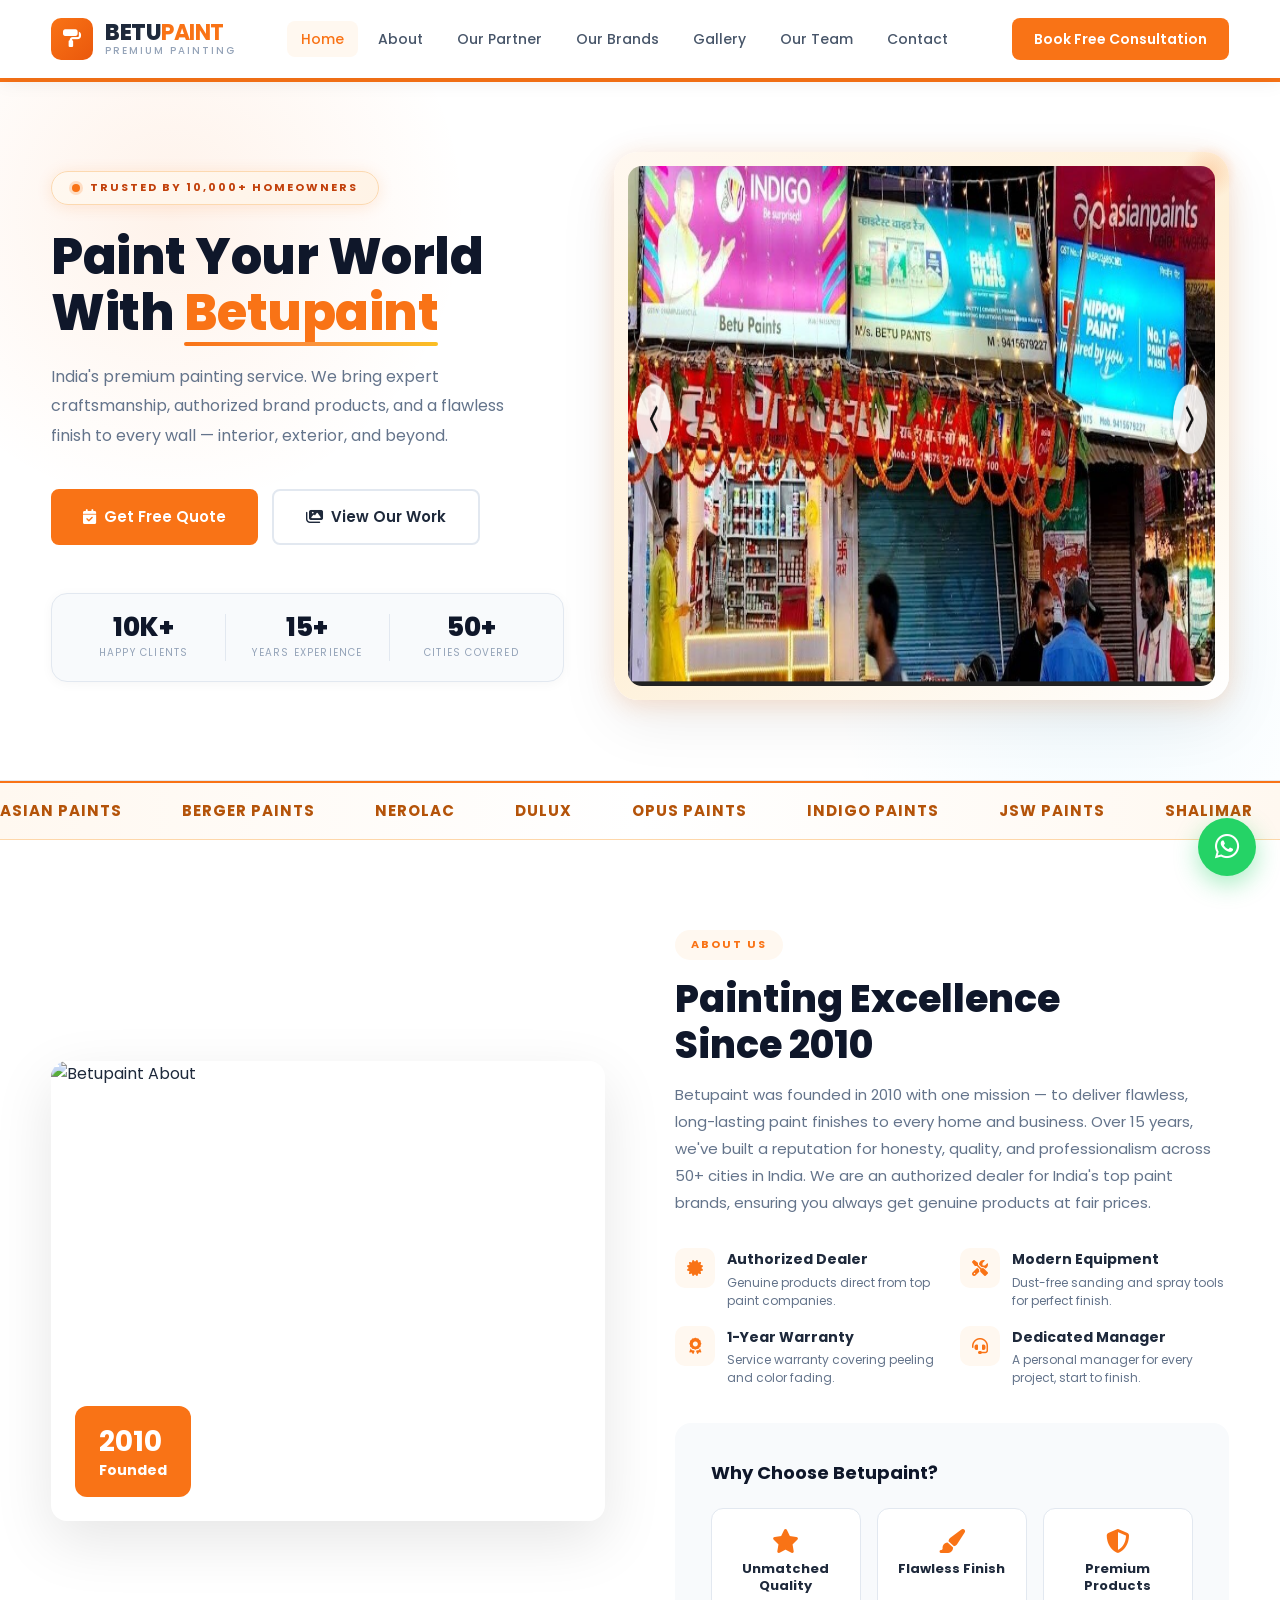
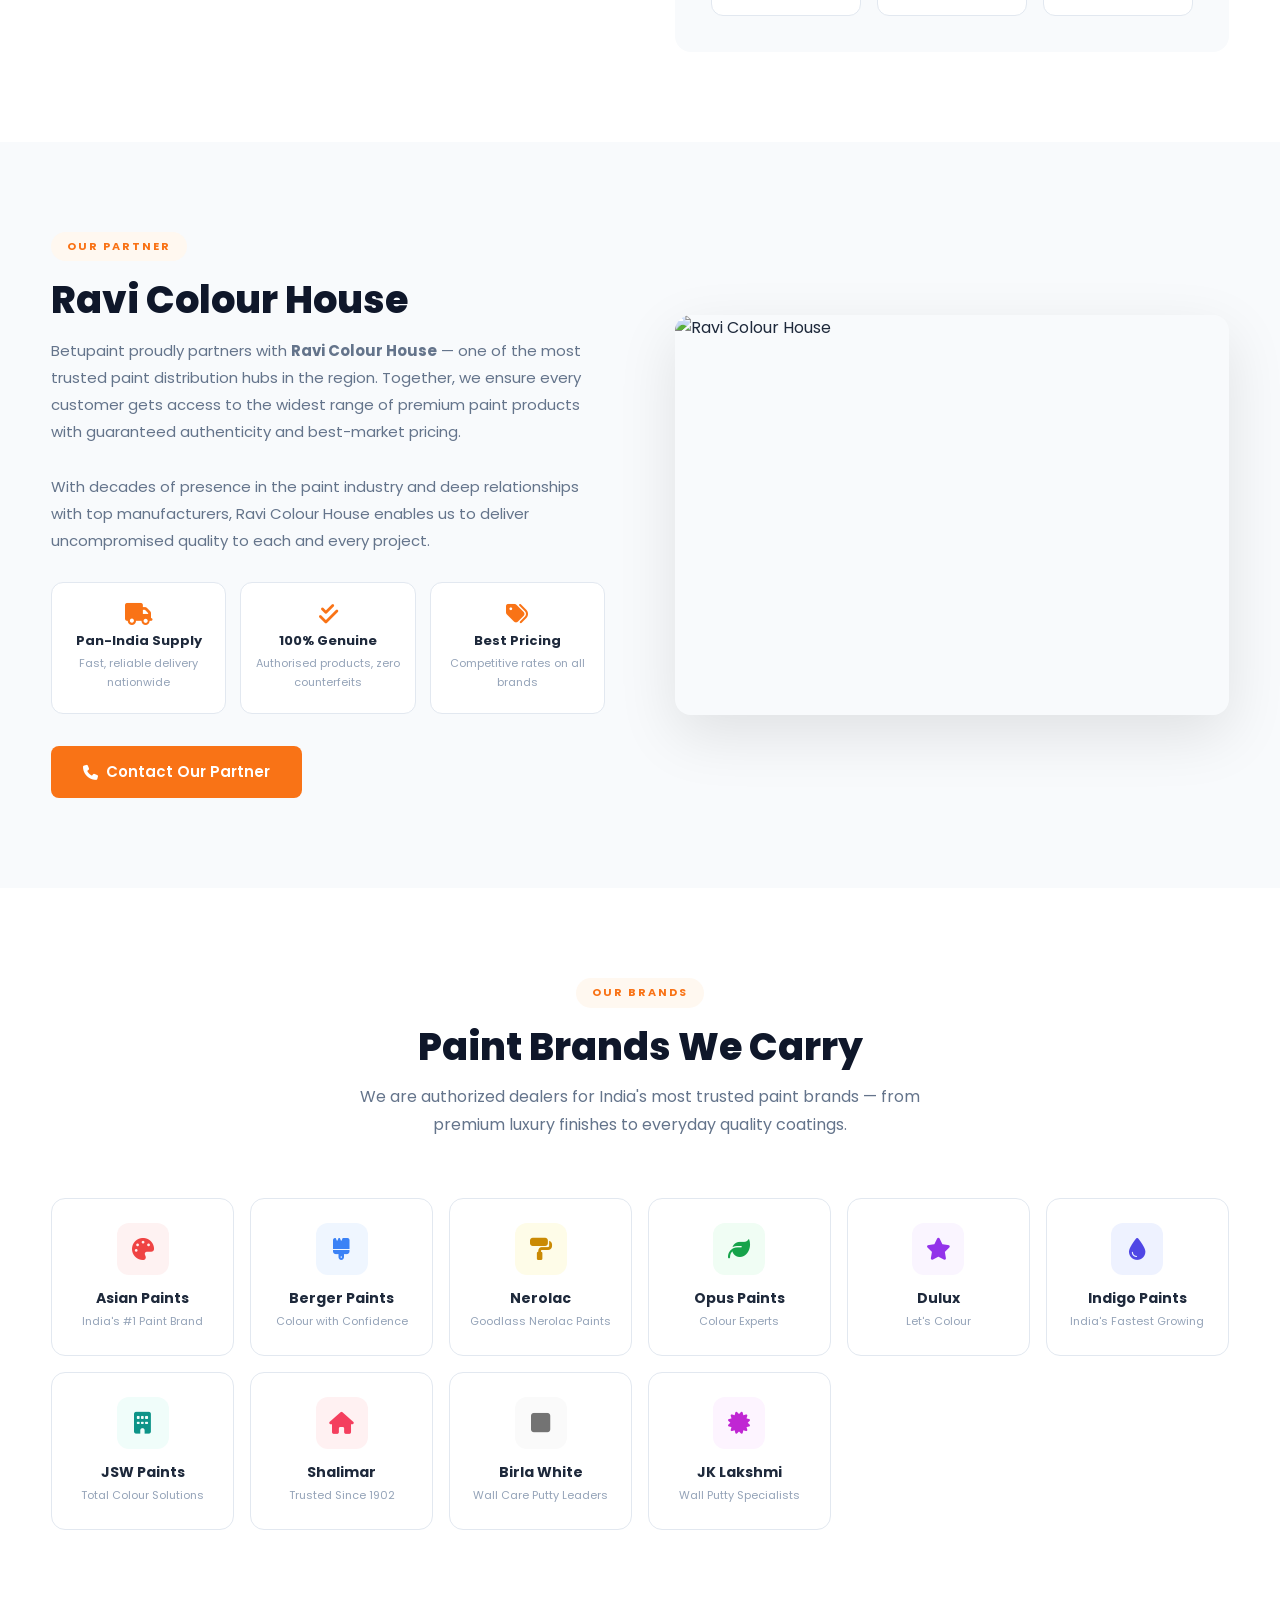
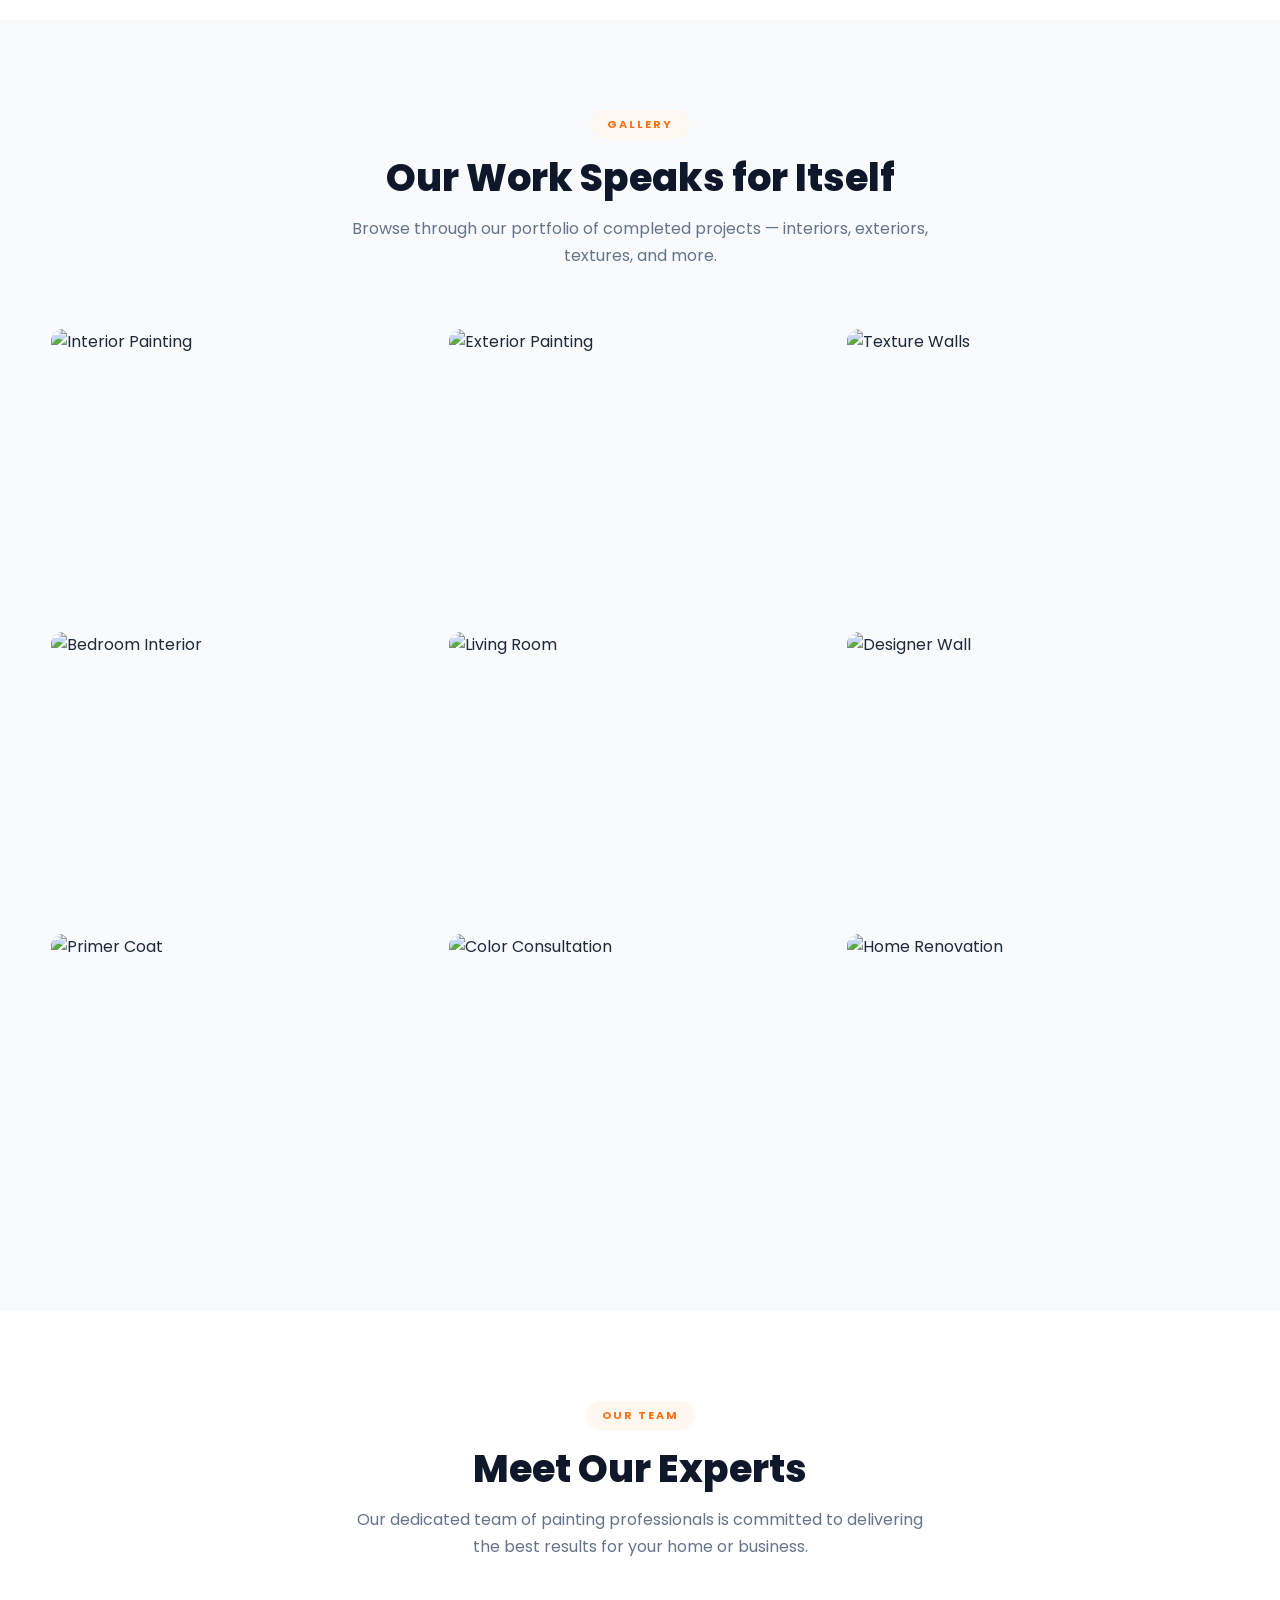
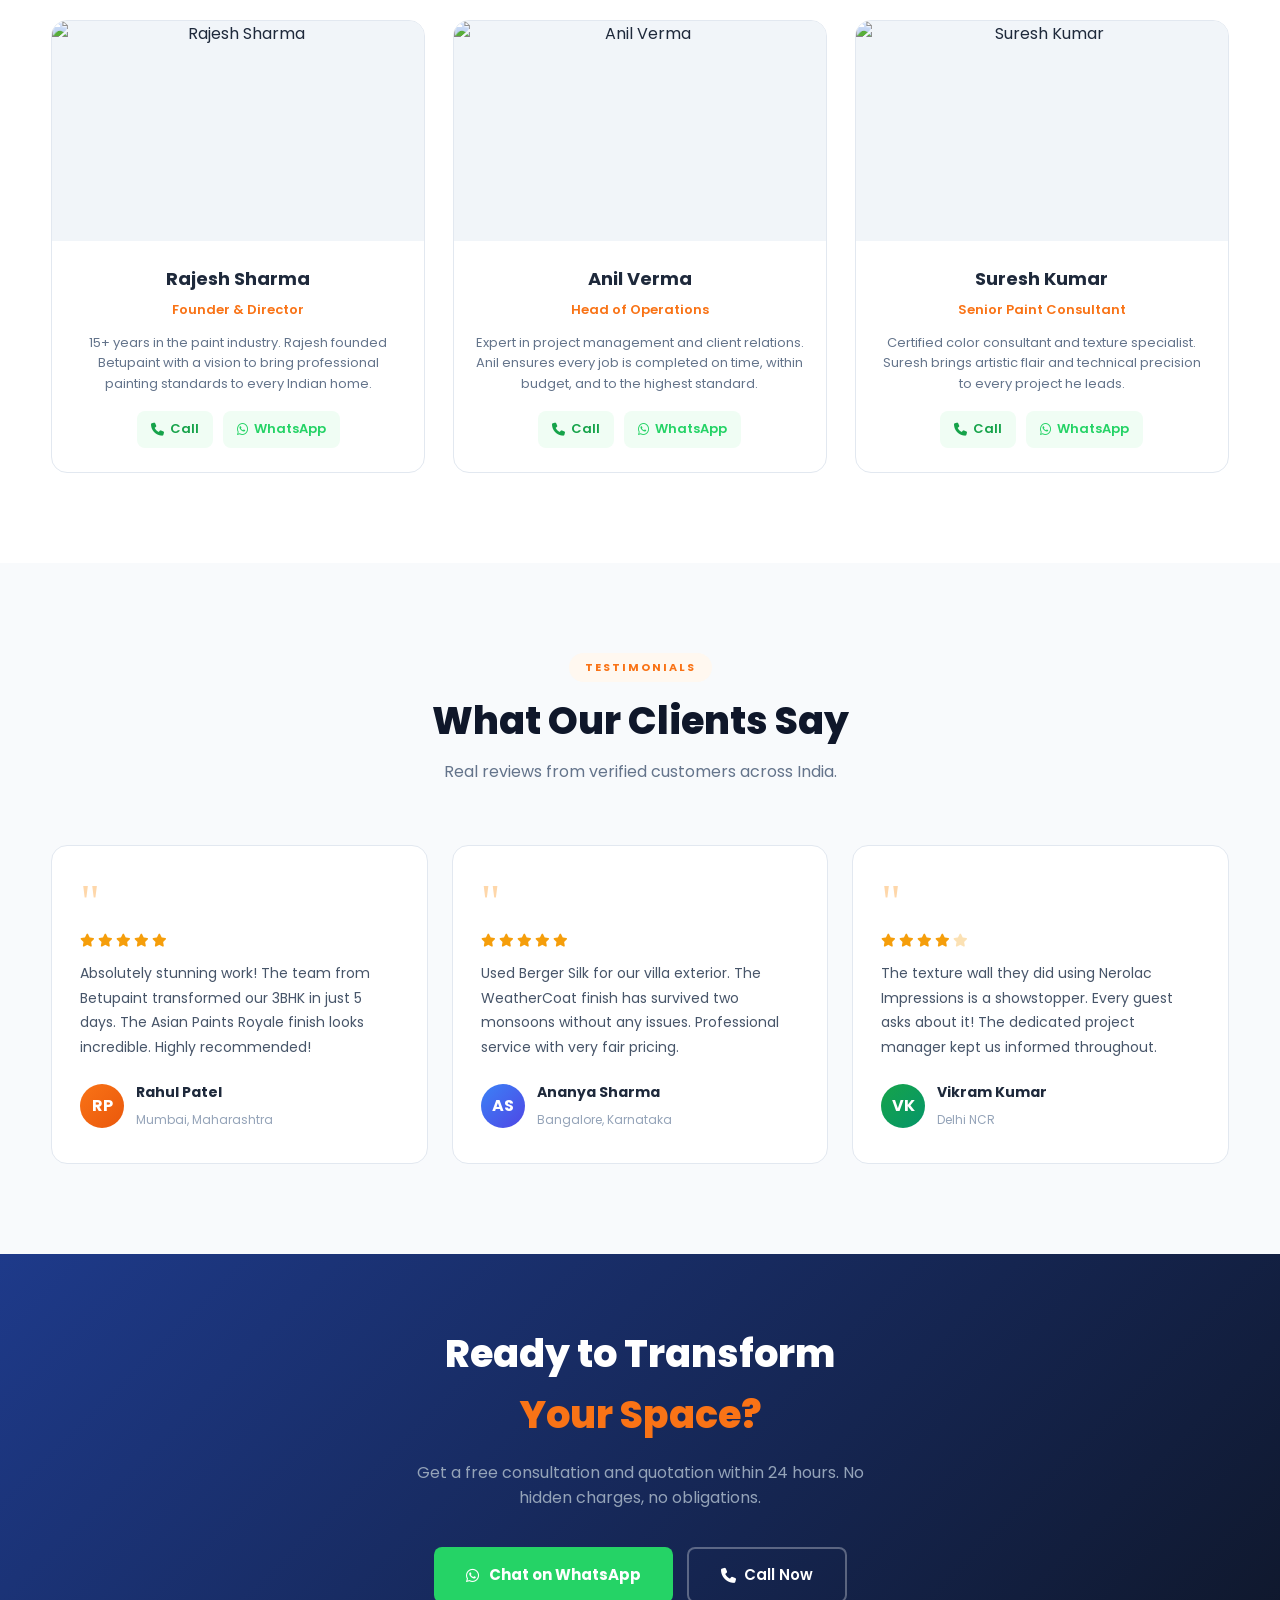
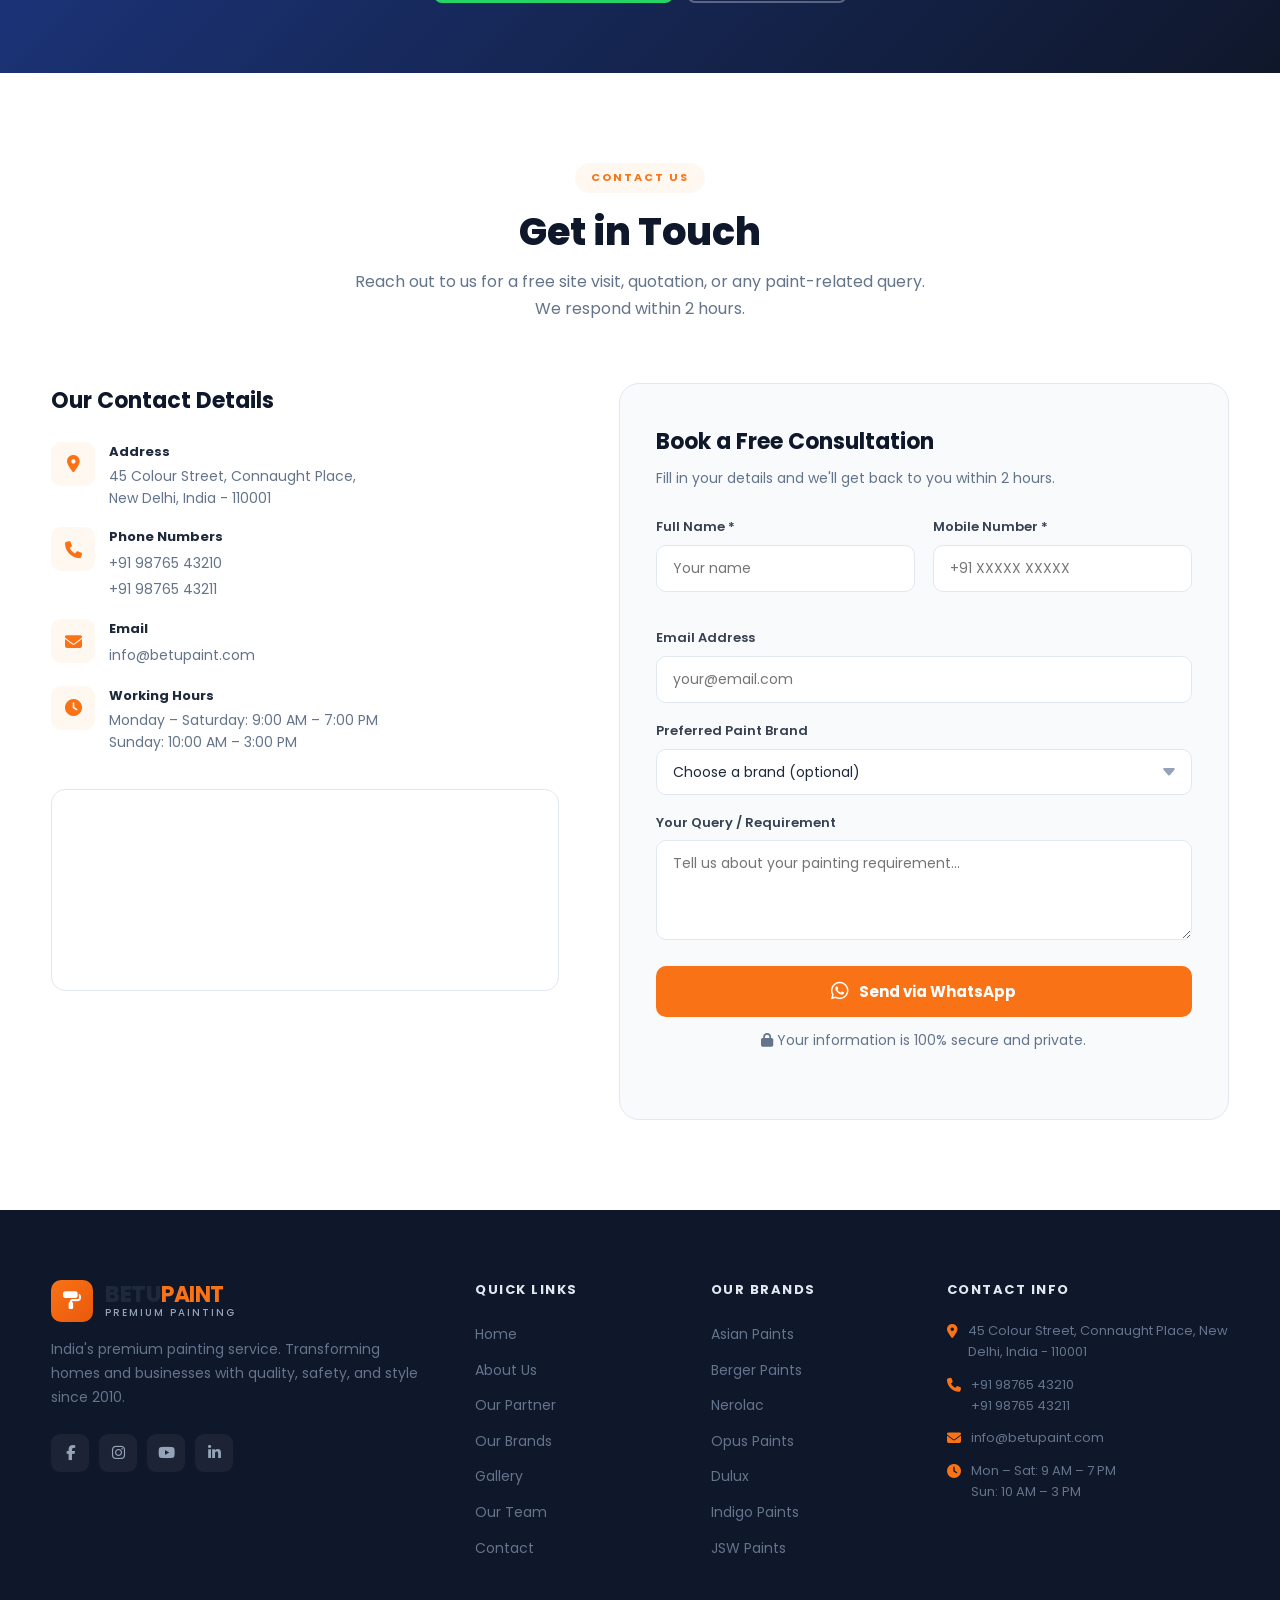
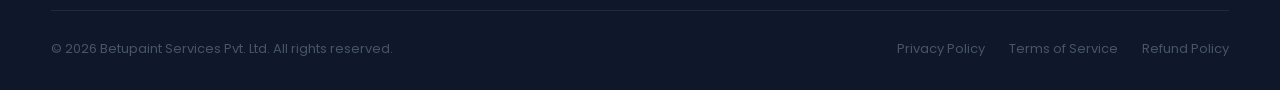
==== commit 4608b91d: "update page" ====
--- a/index.html
+++ b/index.html
@@ -4,1924 +4,683 @@
     <meta charset="UTF-8">
     <meta name="viewport" content="width=device-width, initial-scale=1.0">
     <title>Betupaint | Premium Painting Service</title>
-    <script src="https://cdn.tailwindcss.com"></script>
     <link rel="stylesheet" href="https://cdnjs.cloudflare.com/ajax/libs/font-awesome/6.5.0/css/all.min.css">
-    <link href="https://fonts.googleapis.com/css2?family=Playfair+Display:wght@400;600;700;800;900&family=Inter:wght@300;400;500;600;700;800;900&display=swap" rel="stylesheet">
-    <script>
-        tailwind.config = {
-            theme: {
-                extend: {
-                    fontFamily: {
-                        display: ['Playfair Display', 'serif'],
-                        sans: ['Inter', 'sans-serif'],
-                    },
-                    colors: {
-                        brand: { blue: '#1e40af', orange: '#f97316', gold: '#d4a853', dark: '#0f172a' }
-                    }
-                }
-            }
-        }
-    </script>
-    <style>
-        * { scroll-behavior: smooth; }
-
-        .hero-bg {
-            background: linear-gradient(135deg, rgba(15,23,42,0.85), rgba(30,64,175,0.7)), url('banner.png');
-            background-size: cover;
-            background-position: center;
-            background-attachment: fixed;
-        }
-
-        .glass { background: rgba(255,255,255,0.08); backdrop-filter: blur(20px); border: 1px solid rgba(255,255,255,0.12); }
-        .glass-dark { background: rgba(0,0,0,0.3); backdrop-filter: blur(16px); border: 1px solid rgba(255,255,255,0.08); }
-
-        .gradient-text { background: linear-gradient(135deg, #f97316, #d4a853); -webkit-background-clip: text; -webkit-text-fill-color: transparent; background-clip: text; }
-        .gradient-border { border-image: linear-gradient(135deg, #f97316, #d4a853) 1; }
-
-        .card-shine { position: relative; overflow: hidden; }
-        .card-shine::before { content:''; position:absolute; top:-50%; left:-50%; width:200%; height:200%; background:linear-gradient(45deg,transparent 30%,rgba(255,255,255,0.05) 50%,transparent 70%); transform:rotate(45deg); transition:0.6s; }
-        .card-shine:hover::before { left:100%; }
-
-        .float-animation { animation: float 6s ease-in-out infinite; }
-        @keyframes float { 0%,100%{transform:translateY(0)} 50%{transform:translateY(-20px)} }
-
-        .fade-up { opacity:0; transform:translateY(40px); transition:all 0.8s cubic-bezier(0.16,1,0.3,1); }
-        .fade-up.visible { opacity:1; transform:translateY(0); }
-
-        .brand-card { transition: all 0.4s cubic-bezier(0.16,1,0.3,1); }
-        .brand-card:hover { transform: translateY(-12px) scale(1.02); }
-
-        .product-card-premium { transition: all 0.4s cubic-bezier(0.16,1,0.3,1); }
-        .product-card-premium:hover { transform: translateY(-8px); box-shadow: 0 25px 60px rgba(0,0,0,0.15); }
-
-        .btn-premium {
-            background: linear-gradient(135deg, #f97316, #ea580c);
-            transition: all 0.3s cubic-bezier(0.16,1,0.3,1);
-            position: relative; overflow: hidden;
-        }
-        .btn-premium::after { content:''; position:absolute; top:0; left:-100%; width:100%; height:100%; background:linear-gradient(90deg,transparent,rgba(255,255,255,0.2),transparent); transition:0.5s; }
-        .btn-premium:hover::after { left:100%; }
-        .btn-premium:hover { transform:translateY(-3px); box-shadow:0 12px 35px rgba(249,115,22,0.4); }
-
-        .btn-outline-premium {
-            border: 2px solid #f97316; color: #f97316;
-            transition: all 0.3s; position: relative; overflow: hidden; z-index: 1;
-        }
-        .btn-outline-premium::before { content:''; position:absolute; top:0; left:0; width:0; height:100%; background:linear-gradient(135deg,#f97316,#ea580c); z-index:-1; transition:0.4s; }
-        .btn-outline-premium:hover::before { width:100%; }
-        .btn-outline-premium:hover { color:#fff; transform:translateY(-3px); }
-
-        .section-divider { height:1px; background:linear-gradient(90deg,transparent,#d4a853,transparent); }
-
-        .marquee { animation: marquee 30s linear infinite; }
-        @keyframes marquee { 0%{transform:translateX(0)} 100%{transform:translateX(-50%)} }
-
-        .counter { font-variant-numeric: tabular-nums; }
-
-        /* Mobile menu */
-        .mobile-menu { transform: translateX(100%); transition: transform 0.3s ease; }
-        .mobile-menu.open { transform: translateX(0); }
-    </style>
+    <link href="https://fonts.googleapis.com/css2?family=Poppins:wght@300;400;500;600;700;800;900&display=swap" rel="stylesheet">
+    <link rel="stylesheet" href="css/style.css">
 </head>
-<body class="bg-white font-sans text-gray-800 overflow-x-hidden">
-
-    <!-- ========== PREMIUM NAVBAR ========== -->
-    <nav class="fixed w-full top-0 z-50 transition-all duration-500" id="navbar">
-        <div class="max-w-7xl mx-auto px-6 py-4 flex justify-between items-center">
-            <a href="#" class="flex items-center space-x-3">
-                <div class="w-10 h-10 rounded-xl bg-gradient-to-br from-orange-500 to-amber-400 flex items-center justify-center">
-                    <i class="fas fa-paint-roller text-white text-lg"></i>
-                </div>
-                <div class="flex flex-col">
-                    <span class="text-2xl font-black tracking-tight text-white">BETU<span class="text-orange-400">PAINT</span></span>
-                    <span class="text-[9px] uppercase tracking-[0.25em] font-semibold text-gray-400">Premium Painting</span>
+<body>
+
+<!-- ===== HEADER / NAVBAR ===== -->
+<header>
+    <div class="container">
+        <nav>
+            <a href="#" class="logo">
+                <div class="logo-icon"><i class="fas fa-paint-roller"></i></div>
+                <div class="logo-text">
+                    <span>BETU<b>PAINT</b></span>
+                    <small>Premium Painting</small>
                 </div>
             </a>
 
-            <div class="hidden lg:flex items-center space-x-8">
-                <a href="#home" class="text-white/80 hover:text-orange-400 font-medium transition-colors text-sm uppercase tracking-wider">Home</a>
-                <a href="#brands" class="text-white/80 hover:text-orange-400 font-medium transition-colors text-sm uppercase tracking-wider">Brands</a>
-                <a href="#putty" class="text-white/80 hover:text-orange-400 font-medium transition-colors text-sm uppercase tracking-wider">Putty</a>
-                <a href="#primer" class="text-white/80 hover:text-orange-400 font-medium transition-colors text-sm uppercase tracking-wider">Primer</a>
-                <a href="#products" class="text-white/80 hover:text-orange-400 font-medium transition-colors text-sm uppercase tracking-wider">Products</a>
-                <a href="#services" class="text-white/80 hover:text-orange-400 font-medium transition-colors text-sm uppercase tracking-wider">Services</a>
-                <a href="about.html" class="text-white/80 hover:text-orange-400 font-medium transition-colors text-sm uppercase tracking-wider">About</a>
-                <a href="contact.html" class="text-white/80 hover:text-orange-400 font-medium transition-colors text-sm uppercase tracking-wider">Contact</a>
-            </div>
-
-            <div class="hidden lg:flex items-center space-x-4">
-                <a href="#quote" class="btn-premium text-white px-7 py-3 rounded-full font-bold text-sm shadow-lg">
-                    <i class="fas fa-calendar-check mr-2"></i>Book Free Consultation
-                </a>
-            </div>
-
-            <button onclick="document.getElementById('mobileMenu').classList.toggle('open')" class="lg:hidden text-white text-2xl">
+            <ul class="nav-links">
+                <li><a href="#home" class="active">Home</a></li>
+                <li><a href="#about">About</a></li>
+                <li><a href="#partner">Our Partner</a></li>
+                <li><a href="#brands">Our Brands</a></li>
+                <li><a href="#gallery">Gallery</a></li>
+                <li><a href="#team">Our Team</a></li>
+                <li><a href="#contact">Contact</a></li>
+            </ul>
+
+            <a href="#contact" class="nav-cta">Book Free Consultation</a>
+            <button class="hamburger" onclick="document.getElementById('mobileNav').classList.toggle('open')">
                 <i class="fas fa-bars"></i>
             </button>
-        </div>
-    </nav>
-
-    <!-- Mobile Menu -->
-    <div id="mobileMenu" class="mobile-menu fixed inset-0 z-[60] bg-brand-dark/98 backdrop-blur-xl flex flex-col items-center justify-center space-y-6">
-        <button onclick="this.parentElement.classList.remove('open')" class="absolute top-6 right-6 text-white text-3xl"><i class="fas fa-times"></i></button>
-        <a href="#home" onclick="this.parentElement.classList.remove('open')" class="text-2xl text-white font-semibold hover:text-orange-400 transition">Home</a>
-        <a href="#brands" onclick="this.parentElement.classList.remove('open')" class="text-2xl text-white font-semibold hover:text-orange-400 transition">Brands</a>
-        <a href="#putty" onclick="this.parentElement.classList.remove('open')" class="text-2xl text-white font-semibold hover:text-orange-400 transition">Putty</a>
-        <a href="#primer" onclick="this.parentElement.classList.remove('open')" class="text-2xl text-white font-semibold hover:text-orange-400 transition">Primer</a>
-        <a href="#products" onclick="this.parentElement.classList.remove('open')" class="text-2xl text-white font-semibold hover:text-orange-400 transition">Products</a>
-        <a href="#services" onclick="this.parentElement.classList.remove('open')" class="text-2xl text-white font-semibold hover:text-orange-400 transition">Services</a>
-        <a href="about.html" class="text-2xl text-white font-semibold hover:text-orange-400 transition">About</a>
-        <a href="contact.html" class="text-2xl text-white font-semibold hover:text-orange-400 transition">Contact</a>
-        <a href="#quote" onclick="this.parentElement.classList.remove('open')" class="btn-premium text-white px-8 py-3 rounded-full font-bold mt-4">Book Free Consultation</a>
-    </div>
-
-    <!-- ========== HERO SECTION ========== -->
-    <section id="home" class="hero-bg min-h-screen flex items-center relative">
-        <div class="absolute inset-0 bg-gradient-to-b from-transparent via-transparent to-white/5"></div>
-
-        <!-- Decorative elements -->
-        <div class="absolute top-20 right-10 w-72 h-72 bg-orange-500/10 rounded-full blur-3xl float-animation"></div>
-        <div class="absolute bottom-20 left-10 w-96 h-96 bg-blue-500/10 rounded-full blur-3xl float-animation" style="animation-delay:-3s"></div>
-
-        <div class="max-w-7xl mx-auto px-6 pt-24 pb-16 grid lg:grid-cols-2 gap-16 items-center relative z-10">
-            <div class="fade-up">
-                <div class="inline-flex items-center space-x-2 glass rounded-full px-5 py-2 mb-8">
-                    <span class="w-2 h-2 bg-green-400 rounded-full animate-pulse"></span>
-                    <span class="text-white/80 text-sm font-medium">Trusted by 10,000+ Homeowners</span>
-                </div>
-
-                <h1 class="font-display text-5xl md:text-7xl font-black text-white leading-[1.1] mb-6">
-                    Transform Your <br>
-                    <span class="gradient-text">Living Space</span><br>
-                    With Elegance
-                </h1>
-
-                <p class="text-xl text-gray-300 max-w-lg mb-10 leading-relaxed">
-                    India's premium painting service. We bring expert craftsmanship, authorized brand products, and a flawless finish to every wall.
-                </p>
-
-                <div class="flex flex-wrap gap-4 mb-12">
-                    <a href="#quote" class="btn-premium text-white px-8 py-4 rounded-full font-bold text-lg shadow-xl flex items-center">
-                        <span>Get Free Quote</span>
-                        <i class="fas fa-arrow-right ml-3"></i>
+        </nav>
+    </div>
+    <div id="mobileNav" class="mobile-nav">
+        <ul>
+            <li><a href="#home" onclick="closeMobileNav()">Home</a></li>
+            <li><a href="#about" onclick="closeMobileNav()">About</a></li>
+            <li><a href="#partner" onclick="closeMobileNav()">Our Partner</a></li>
+            <li><a href="#brands" onclick="closeMobileNav()">Our Brands</a></li>
+            <li><a href="#gallery" onclick="closeMobileNav()">Gallery</a></li>
+            <li><a href="#team" onclick="closeMobileNav()">Our Team</a></li>
+            <li><a href="#contact" onclick="closeMobileNav()">Contact</a></li>
+        </ul>
+    </div>
+</header>
+
+<!-- ===== HERO ===== -->
+<section id="home" class="hero">
+    <div class="container">
+            <div class="hero-inner">
+            <div>
+                <div class="hero-badge">
+                    <span></span>
+                    Trusted by 10,000+ Homeowners
+                </div>
+                <h1>Paint Your World<br>With <em>Betupaint</em></h1>
+                <p>India's premium painting service. We bring expert craftsmanship, authorized brand products, and a flawless finish to every wall — interior, exterior, and beyond.</p>
+                <div class="hero-btns">
+                    <a href="#contact" class="btn-primary">
+                        <i class="fas fa-calendar-check"></i> Get Free Quote
                     </a>
-                    <a href="#services" class="btn-outline-premium px-8 py-4 rounded-full font-bold text-lg flex items-center">
-                        <i class="fas fa-play mr-3"></i>
-                        <span>Our Services</span>
+                    <a href="#gallery" class="btn-secondary">
+                        <i class="fas fa-images"></i> View Our Work
                     </a>
                 </div>
-
-                <!-- Trust Badges -->
-                <div class="flex flex-wrap gap-8">
-                    <div class="text-center">
-                        <div class="text-3xl font-black text-white counter">10K+</div>
-                        <div class="text-xs text-gray-400 uppercase tracking-wider mt-1">Happy Clients</div>
-                    </div>
-                    <div class="w-px bg-white/20"></div>
-                    <div class="text-center">
-                        <div class="text-3xl font-black text-white counter">15+</div>
-                        <div class="text-xs text-gray-400 uppercase tracking-wider mt-1">Years Experience</div>
-                    </div>
-                    <div class="w-px bg-white/20"></div>
-                    <div class="text-center">
-                        <div class="text-3xl font-black text-white counter">50+</div>
-                        <div class="text-xs text-gray-400 uppercase tracking-wider mt-1">Cities Covered</div>
-                    </div>
-                </div>
-            </div>
-
-            <!-- Hero Form -->
-            <div class="fade-up" style="transition-delay:0.2s">
-                <div class="glass rounded-3xl p-8 md:p-10 border border-white/10" id="quote">
-                    <div class="text-center mb-8">
-                        <span class="inline-block bg-orange-500/20 text-orange-400 text-xs font-bold uppercase tracking-widest px-4 py-2 rounded-full mb-4">Free Estimate</span>
-                        <h3 class="text-2xl font-display font-bold text-white">Get Your Free Quotation</h3>
-                        <p class="text-gray-400 text-sm mt-2">We'll get back to you within 2 hours</p>
-                    </div>
-                    <form id="contactForm" class="space-y-4">
-                        <div class="relative">
-                            <i class="fas fa-user absolute left-4 top-1/2 -translate-y-1/2 text-gray-500"></i>
-                            <input type="text" id="name" placeholder="Your Full Name" class="w-full pl-12 pr-4 py-4 bg-white/5 border border-white/10 rounded-2xl text-white placeholder-gray-500 focus:ring-2 focus:ring-orange-500 focus:border-transparent outline-none transition" required>
-                        </div>
-                        <div class="relative">
-                            <i class="fas fa-envelope absolute left-4 top-1/2 -translate-y-1/2 text-gray-500"></i>
-                            <input type="email" id="email" placeholder="Email Address" class="w-full pl-12 pr-4 py-4 bg-white/5 border border-white/10 rounded-2xl text-white placeholder-gray-500 focus:ring-2 focus:ring-orange-500 focus:border-transparent outline-none transition" required>
-                        </div>
-                        <div class="relative">
-                            <i class="fas fa-phone absolute left-4 top-1/2 -translate-y-1/2 text-gray-500"></i>
-                            <input type="tel" id="mobile" placeholder="Mobile Number" class="w-full pl-12 pr-4 py-4 bg-white/5 border border-white/10 rounded-2xl text-white placeholder-gray-500 focus:ring-2 focus:ring-orange-500 focus:border-transparent outline-none transition" required>
-                        </div>
-                        <div class="relative">
-                            <i class="fas fa-paint-roller absolute left-4 top-1/2 -translate-y-1/2 text-gray-500"></i>
-                            <select id="paintBrand" class="w-full pl-12 pr-4 py-4 bg-white/5 border border-white/10 rounded-2xl text-gray-400 focus:ring-2 focus:ring-orange-500 focus:border-transparent outline-none transition appearance-none">
-                                <option value="None Selected">Choose Paint Brand</option>
-                                <option value="Asian Paints">Asian Paints</option>
-                                <option value="Berger Paints">Berger Paints</option>
-                                <option value="Nerolac">Nerolac</option>
-                                <option value="Opus">Opus</option>
-                                <option value="Dulux">Dulux</option>
-                                <option value="Indigo Paints">Indigo Paints</option>
-                            </select>
-                        </div>
-                        <div class="relative">
-                            <i class="fas fa-comment-dots absolute left-4 top-4 text-gray-500"></i>
-                            <textarea id="query" rows="3" placeholder="Describe your query or requirement..." class="w-full pl-12 pr-4 py-4 bg-white/5 border border-white/10 rounded-2xl text-white placeholder-gray-500 focus:ring-2 focus:ring-orange-500 focus:border-transparent outline-none transition resize-none"></textarea>
-                        </div>
-                        <button type="button" onclick="betuWhatsApp()" class="w-full btn-premium text-white font-bold py-4 rounded-2xl shadow-xl flex items-center justify-center space-x-3 text-lg mt-2">
-                            <i class="fab fa-whatsapp text-2xl"></i>
-                            <span>Send to WhatsApp</span>
-                        </button>
-                    </form>
-                    <p class="text-center text-gray-500 text-xs mt-4"><i class="fas fa-lock mr-1"></i>Your information is 100% secure</p>
-                </div>
-            </div>
-        </div>
-
-        <!-- Scroll indicator -->
-        <div class="absolute bottom-8 left-1/2 -translate-x-1/2 text-white/40 animate-bounce">
-            <i class="fas fa-chevron-down text-2xl"></i>
-        </div>
-    </section>
-
-    <!-- ========== BRAND PARTNERS MARQUEE ========== -->
-    <section class="py-8 bg-gray-50 border-y border-gray-100 overflow-hidden">
-        <div class="flex whitespace-nowrap marquee">
-            <div class="flex items-center space-x-16 px-8">
-                <span class="text-2xl font-bold text-red-500/40 hover:text-red-500 transition-colors cursor-pointer">Asian Paints</span>
-                <span class="text-2xl font-bold text-blue-600/40 hover:text-blue-600 transition-colors cursor-pointer">Berger</span>
-                <span class="text-2xl font-bold text-yellow-600/40 hover:text-yellow-600 transition-colors cursor-pointer">Nerolac</span>
-                <span class="text-2xl font-bold text-green-600/40 hover:text-green-600 transition-colors cursor-pointer">Opus</span>
-                <span class="text-2xl font-bold text-purple-600/40 hover:text-purple-600 transition-colors cursor-pointer">Dulux</span>
-                <span class="text-2xl font-bold text-indigo-600/40 hover:text-indigo-600 transition-colors cursor-pointer">Indigo Paints</span>
-                <span class="text-2xl font-bold text-teal-600/40 hover:text-teal-600 transition-colors cursor-pointer">JSW Paints</span>
-                <span class="text-2xl font-bold text-rose-600/40 hover:text-rose-600 transition-colors cursor-pointer">Shalimar</span>
-            </div>
-            <div class="flex items-center space-x-16 px-8">
-                <span class="text-2xl font-bold text-red-500/40">Asian Paints</span>
-                <span class="text-2xl font-bold text-blue-600/40">Berger</span>
-                <span class="text-2xl font-bold text-yellow-600/40">Nerolac</span>
-                <span class="text-2xl font-bold text-green-600/40">Opus</span>
-                <span class="text-2xl font-bold text-purple-600/40">Dulux</span>
-                <span class="text-2xl font-bold text-indigo-600/40">Indigo Paints</span>
-                <span class="text-2xl font-bold text-teal-600/40">JSW Paints</span>
-                <span class="text-2xl font-bold text-rose-600/40">Shalimar</span>
-            </div>
-        </div>
-    </section>
-
-    <!-- ========== BRAND PRODUCT SECTIONS ========== -->
-    <section id="brands" class="py-24 bg-white">
-        <div class="max-w-7xl mx-auto px-6">
-            <div class="text-center mb-20 fade-up">
-                <span class="inline-block bg-orange-50 text-orange-600 text-xs font-bold uppercase tracking-widest px-5 py-2 rounded-full mb-4">Our Partner Brands</span>
-                <h2 class="font-display text-4xl md:text-5xl font-black text-gray-900 mb-4">Premium Paint Collections</h2>
-                <p class="text-gray-500 text-lg max-w-2xl mx-auto">Explore curated products from India's most trusted paint brands. Each product hand-selected for quality and durability.</p>
-            </div>
-
-            <!-- ===== ASIAN PAINTS CART ===== -->
-            <div class="mb-20 fade-up">
-                <div class="flex items-center space-x-4 mb-10">
-                    <div class="w-14 h-14 rounded-2xl bg-gradient-to-br from-red-500 to-red-700 flex items-center justify-center shadow-lg shadow-red-500/30">
-                        <i class="fas fa-palette text-white text-xl"></i>
-                    </div>
+                <div class="hero-stats">
+                    <div class="stat"><strong>10K+</strong><span>Happy Clients</span></div>
+                    <div class="divider"></div>
+                    <div class="stat"><strong>15+</strong><span>Years Experience</span></div>
+                    <div class="divider"></div>
+                    <div class="stat"><strong>50+</strong><span>Cities Covered</span></div>
+                </div>
+            </div>
+            <div class="hero-img">
+                <img src="images/img.png" alt="Betupaint Paint Shop">
+            </div>
+        </div>
+    </div>
+</section>
+
+<!-- ===== BRAND MARQUEE ===== -->
+<div class="marquee-bar">
+    <div class="marquee-track">
+        <span class="brand-name">Asian Paints</span>
+        <span class="brand-name">Berger Paints</span>
+        <span class="brand-name">Nerolac</span>
+        <span class="brand-name">Dulux</span>
+        <span class="brand-name">Opus Paints</span>
+        <span class="brand-name">Indigo Paints</span>
+        <span class="brand-name">JSW Paints</span>
+        <span class="brand-name">Shalimar</span>
+        <span class="brand-name">Birla White</span>
+        <span class="brand-name">JK Lakshmi</span>
+        <span class="brand-name">Asian Paints</span>
+        <span class="brand-name">Berger Paints</span>
+        <span class="brand-name">Nerolac</span>
+        <span class="brand-name">Dulux</span>
+        <span class="brand-name">Opus Paints</span>
+        <span class="brand-name">Indigo Paints</span>
+        <span class="brand-name">JSW Paints</span>
+        <span class="brand-name">Shalimar</span>
+        <span class="brand-name">Birla White</span>
+        <span class="brand-name">JK Lakshmi</span>
+    </div>
+</div>
+
+<!-- ===== ABOUT ===== -->
+<section id="about" class="about">
+    <div class="container">
+        <div class="about-inner">
+            <div class="about-img">
+                <img src="https://images.unsplash.com/photo-1562259929-b4e1fd3aef09?auto=format&fit=crop&w=700&q=80" alt="Betupaint About">
+                <div class="about-badge">
+                    <strong>2010</strong>
+                    Founded
+                </div>
+            </div>
+            <div class="about-content">
+                <span class="section-label">About Us</span>
+                <h2 class="section-title">Painting Excellence<br>Since 2010</h2>
+                <p>Betupaint was founded in 2010 with one mission — to deliver flawless, long-lasting paint finishes to every home and business. Over 15 years, we've built a reputation for honesty, quality, and professionalism across 50+ cities in India. We are an authorized dealer for India's top paint brands, ensuring you always get genuine products at fair prices.</p>
+
+                <div class="about-values">
+                    <div class="about-value">
+                        <div class="icon"><i class="fas fa-certificate"></i></div>
+                        <div>
+                            <h4>Authorized Dealer</h4>
+                            <p>Genuine products direct from top paint companies.</p>
+                        </div>
+                    </div>
+                    <div class="about-value">
+                        <div class="icon"><i class="fas fa-tools"></i></div>
+                        <div>
+                            <h4>Modern Equipment</h4>
+                            <p>Dust-free sanding and spray tools for perfect finish.</p>
+                        </div>
+                    </div>
+                    <div class="about-value">
+                        <div class="icon"><i class="fas fa-award"></i></div>
+                        <div>
+                            <h4>1-Year Warranty</h4>
+                            <p>Service warranty covering peeling and color fading.</p>
+                        </div>
+                    </div>
+                    <div class="about-value">
+                        <div class="icon"><i class="fas fa-headset"></i></div>
+                        <div>
+                            <h4>Dedicated Manager</h4>
+                            <p>A personal manager for every project, start to finish.</p>
+                        </div>
+                    </div>
+                </div>
+
+                <div class="why-choose">
+                    <h3>Why Choose Betupaint?</h3>
+                    <div class="why-pillars">
+                        <div class="pillar">
+                            <i class="fas fa-star"></i>
+                            <h4>Unmatched Quality</h4>
+                        </div>
+                        <div class="pillar">
+                            <i class="fas fa-paint-brush"></i>
+                            <h4>Flawless Finish</h4>
+                        </div>
+                        <div class="pillar">
+                            <i class="fas fa-shield-alt"></i>
+                            <h4>Premium Products</h4>
+                        </div>
+                    </div>
+                </div>
+            </div>
+        </div>
+    </div>
+</section>
+
+<!-- ===== OUR PARTNER ===== -->
+<section id="partner" class="partner">
+    <div class="container">
+        <div class="partner-inner">
+            <div class="partner-content">
+                <span class="section-label">Our Partner</span>
+                <h2 class="section-title">Ravi Colour House</h2>
+                <p>Betupaint proudly partners with <strong>Ravi Colour House</strong> — one of the most trusted paint distribution hubs in the region. Together, we ensure every customer gets access to the widest range of premium paint products with guaranteed authenticity and best-market pricing.</p>
+                <p>With decades of presence in the paint industry and deep relationships with top manufacturers, Ravi Colour House enables us to deliver uncompromised quality to each and every project.</p>
+
+                <div class="partner-pillars">
+                    <div class="partner-pillar">
+                        <i class="fas fa-truck"></i>
+                        <h4>Pan-India Supply</h4>
+                        <p>Fast, reliable delivery nationwide</p>
+                    </div>
+                    <div class="partner-pillar">
+                        <i class="fas fa-check-double"></i>
+                        <h4>100% Genuine</h4>
+                        <p>Authorised products, zero counterfeits</p>
+                    </div>
+                    <div class="partner-pillar">
+                        <i class="fas fa-tags"></i>
+                        <h4>Best Pricing</h4>
+                        <p>Competitive rates on all brands</p>
+                    </div>
+                </div>
+
+                <a href="#contact" class="btn-primary">
+                    <i class="fas fa-phone"></i> Contact Our Partner
+                </a>
+            </div>
+            <div class="partner-img">
+                <img src="https://images.unsplash.com/photo-1589939705384-5185137a7f0f?auto=format&fit=crop&w=700&q=80" alt="Ravi Colour House">
+            </div>
+        </div>
+    </div>
+</section>
+
+<!-- ===== OUR BRANDS ===== -->
+<section id="brands" class="brands">
+    <div class="container">
+        <div class="section-header">
+            <span class="section-label">Our Brands</span>
+            <h2 class="section-title">Paint Brands We Carry</h2>
+            <p class="section-subtitle">We are authorized dealers for India's most trusted paint brands — from premium luxury finishes to everyday quality coatings.</p>
+        </div>
+        <div class="brands-grid">
+            <div class="brand-card">
+                <div class="brand-logo-icon" style="background:#fef2f2;color:#ef4444"><i class="fas fa-palette"></i></div>
+                <h4>Asian Paints</h4>
+                <p>India's #1 Paint Brand</p>
+            </div>
+            <div class="brand-card">
+                <div class="brand-logo-icon" style="background:#eff6ff;color:#3b82f6"><i class="fas fa-brush"></i></div>
+                <h4>Berger Paints</h4>
+                <p>Colour with Confidence</p>
+            </div>
+            <div class="brand-card">
+                <div class="brand-logo-icon" style="background:#fefce8;color:#ca8a04"><i class="fas fa-paint-roller"></i></div>
+                <h4>Nerolac</h4>
+                <p>Goodlass Nerolac Paints</p>
+            </div>
+            <div class="brand-card">
+                <div class="brand-logo-icon" style="background:#f0fdf4;color:#16a34a"><i class="fas fa-leaf"></i></div>
+                <h4>Opus Paints</h4>
+                <p>Colour Experts</p>
+            </div>
+            <div class="brand-card">
+                <div class="brand-logo-icon" style="background:#faf5ff;color:#9333ea"><i class="fas fa-star"></i></div>
+                <h4>Dulux</h4>
+                <p>Let's Colour</p>
+            </div>
+            <div class="brand-card">
+                <div class="brand-logo-icon" style="background:#eef2ff;color:#4f46e5"><i class="fas fa-droplet"></i></div>
+                <h4>Indigo Paints</h4>
+                <p>India's Fastest Growing</p>
+            </div>
+            <div class="brand-card">
+                <div class="brand-logo-icon" style="background:#f0fdfa;color:#0d9488"><i class="fas fa-building"></i></div>
+                <h4>JSW Paints</h4>
+                <p>Total Colour Solutions</p>
+            </div>
+            <div class="brand-card">
+                <div class="brand-logo-icon" style="background:#fff1f2;color:#f43f5e"><i class="fas fa-home"></i></div>
+                <h4>Shalimar</h4>
+                <p>Trusted Since 1902</p>
+            </div>
+            <div class="brand-card">
+                <div class="brand-logo-icon" style="background:#fafafa;color:#737373"><i class="fas fa-square"></i></div>
+                <h4>Birla White</h4>
+                <p>Wall Care Putty Leaders</p>
+            </div>
+            <div class="brand-card">
+                <div class="brand-logo-icon" style="background:#fdf4ff;color:#c026d3"><i class="fas fa-certificate"></i></div>
+                <h4>JK Lakshmi</h4>
+                <p>Wall Putty Specialists</p>
+            </div>
+        </div>
+    </div>
+</section>
+
+<!-- ===== GALLERY ===== -->
+<section id="gallery" class="gallery">
+    <div class="container">
+        <div class="section-header">
+            <span class="section-label">Gallery</span>
+            <h2 class="section-title">Our Work Speaks for Itself</h2>
+            <p class="section-subtitle">Browse through our portfolio of completed projects — interiors, exteriors, textures, and more.</p>
+        </div>
+        <div class="gallery-grid">
+            <div class="gallery-item">
+                <img src="https://images.unsplash.com/photo-1558618666-fcd25c85f82e?auto=format&fit=crop&w=500&q=80" alt="Interior Painting">
+                <div class="overlay"><i class="fas fa-expand"></i></div>
+            </div>
+            <div class="gallery-item">
+                <img src="https://images.unsplash.com/photo-1515263487990-61b07816b324?auto=format&fit=crop&w=500&q=80" alt="Exterior Painting">
+                <div class="overlay"><i class="fas fa-expand"></i></div>
+            </div>
+            <div class="gallery-item">
+                <img src="https://images.unsplash.com/photo-1613545325278-f24b0cae1224?auto=format&fit=crop&w=500&q=80" alt="Texture Walls">
+                <div class="overlay"><i class="fas fa-expand"></i></div>
+            </div>
+            <div class="gallery-item">
+                <img src="https://images.unsplash.com/photo-1560448204-e02f11c3d0e2?auto=format&fit=crop&w=500&q=80" alt="Bedroom Interior">
+                <div class="overlay"><i class="fas fa-expand"></i></div>
+            </div>
+            <div class="gallery-item">
+                <img src="https://images.unsplash.com/photo-1598300042247-d088f8ab3a91?auto=format&fit=crop&w=500&q=80" alt="Living Room">
+                <div class="overlay"><i class="fas fa-expand"></i></div>
+            </div>
+            <div class="gallery-item">
+                <img src="https://images.unsplash.com/photo-1513694203232-719a280e022f?auto=format&fit=crop&w=500&q=80" alt="Designer Wall">
+                <div class="overlay"><i class="fas fa-expand"></i></div>
+            </div>
+            <div class="gallery-item">
+                <img src="https://images.unsplash.com/photo-1615873968403-89e068629265?auto=format&fit=crop&w=500&q=80" alt="Primer Coat">
+                <div class="overlay"><i class="fas fa-expand"></i></div>
+            </div>
+            <div class="gallery-item">
+                <img src="https://images.unsplash.com/photo-1525909002-1b05e0c869d8?auto=format&fit=crop&w=500&q=80" alt="Color Consultation">
+                <div class="overlay"><i class="fas fa-expand"></i></div>
+            </div>
+            <div class="gallery-item">
+                <img src="https://images.unsplash.com/photo-1501183638710-841dd1904471?auto=format&fit=crop&w=500&q=80" alt="Home Renovation">
+                <div class="overlay"><i class="fas fa-expand"></i></div>
+            </div>
+        </div>
+    </div>
+</section>
+
+<!-- ===== TEAM / OWNERS ===== -->
+<section id="team" class="team">
+    <div class="container">
+        <div class="section-header">
+            <span class="section-label">Our Team</span>
+            <h2 class="section-title">Meet Our Experts</h2>
+            <p class="section-subtitle">Our dedicated team of painting professionals is committed to delivering the best results for your home or business.</p>
+        </div>
+        <div class="team-grid">
+            <div class="team-card">
+                <div class="team-card-img">
+                    <img src="https://images.unsplash.com/photo-1507003211169-0a1dd7228f2d?auto=format&fit=crop&w=400&q=80" alt="Rajesh Sharma">
+                </div>
+                <div class="team-card-body">
+                    <h3>Rajesh Sharma</h3>
+                    <p class="role">Founder & Director</p>
+                    <p>15+ years in the paint industry. Rajesh founded Betupaint with a vision to bring professional painting standards to every Indian home.</p>
+                    <div class="contact-links">
+                        <a href="tel:+919876543210" class="phone"><i class="fas fa-phone"></i> Call</a>
+                        <a href="https://wa.me/919876543210" target="_blank" class="whatsapp"><i class="fab fa-whatsapp"></i> WhatsApp</a>
+                    </div>
+                </div>
+            </div>
+            <div class="team-card">
+                <div class="team-card-img">
+                    <img src="https://images.unsplash.com/photo-1500648767791-00dcc994a43e?auto=format&fit=crop&w=400&q=80" alt="Anil Verma">
+                </div>
+                <div class="team-card-body">
+                    <h3>Anil Verma</h3>
+                    <p class="role">Head of Operations</p>
+                    <p>Expert in project management and client relations. Anil ensures every job is completed on time, within budget, and to the highest standard.</p>
+                    <div class="contact-links">
+                        <a href="tel:+919876543211" class="phone"><i class="fas fa-phone"></i> Call</a>
+                        <a href="https://wa.me/919876543211" target="_blank" class="whatsapp"><i class="fab fa-whatsapp"></i> WhatsApp</a>
+                    </div>
+                </div>
+            </div>
+            <div class="team-card">
+                <div class="team-card-img">
+                    <img src="https://images.unsplash.com/photo-1472099645785-5658abf4ff4e?auto=format&fit=crop&w=400&q=80" alt="Suresh Kumar">
+                </div>
+                <div class="team-card-body">
+                    <h3>Suresh Kumar</h3>
+                    <p class="role">Senior Paint Consultant</p>
+                    <p>Certified color consultant and texture specialist. Suresh brings artistic flair and technical precision to every project he leads.</p>
+                    <div class="contact-links">
+                        <a href="tel:+919876543212" class="phone"><i class="fas fa-phone"></i> Call</a>
+                        <a href="https://wa.me/919876543212" target="_blank" class="whatsapp"><i class="fab fa-whatsapp"></i> WhatsApp</a>
+                    </div>
+                </div>
+            </div>
+        </div>
+    </div>
+</section>
+
+<!-- ===== TESTIMONIALS ===== -->
+<section class="testimonials">
+    <div class="container">
+        <div class="section-header">
+            <span class="section-label">Testimonials</span>
+            <h2 class="section-title">What Our Clients Say</h2>
+            <p class="section-subtitle">Real reviews from verified customers across India.</p>
+        </div>
+        <div class="testimonials-grid">
+            <div class="testimonial-card">
+                <div class="quote-icon">"</div>
+                <div class="stars">
+                    <i class="fas fa-star"></i><i class="fas fa-star"></i><i class="fas fa-star"></i><i class="fas fa-star"></i><i class="fas fa-star"></i>
+                </div>
+                <p>Absolutely stunning work! The team from Betupaint transformed our 3BHK in just 5 days. The Asian Paints Royale finish looks incredible. Highly recommended!</p>
+                <div class="reviewer">
+                    <div class="reviewer-avatar" style="background:linear-gradient(135deg,#f97316,#ea580c)">RP</div>
                     <div>
-                        <h3 class="text-3xl font-display font-bold text-gray-900">Asian Paints</h3>
-                        <p class="text-gray-400 text-sm">India's #1 Paint Company</p>
-                    </div>
-                    <div class="flex-1 h-px bg-gradient-to-r from-red-200 to-transparent ml-6"></div>
-                </div>
-                <div class="grid sm:grid-cols-2 lg:grid-cols-4 gap-6">
-                    <div class="product-card-premium bg-white rounded-2xl shadow-lg border border-gray-100 overflow-hidden card-shine group">
-                        <div class="relative h-52 bg-gradient-to-br from-red-50 to-orange-50 flex items-center justify-center overflow-hidden">
-                            <img src="https://images.unsplash.com/photo-1589939705384-5185137a7f0f?auto=format&fit=crop&w=400&q=80" alt="Royale Luxury" class="w-full h-full object-cover group-hover:scale-110 transition-transform duration-500">
-                            <div class="absolute top-3 left-3 bg-red-600 text-white text-xs font-bold px-3 py-1 rounded-full">Bestseller</div>
-                        </div>
-                        <div class="p-5">
-                            <p class="text-xs text-red-500 font-bold uppercase tracking-wider mb-1">Asian Paints</p>
-                            <h4 class="text-lg font-bold text-gray-900 mb-2">Royale Luxury Emulsion</h4>
-                            <p class="text-gray-400 text-sm mb-3">Premium interior finish with Teflon surface protector</p>
-                            <div class="flex items-center justify-between">
-                                <span class="text-2xl font-black text-gray-900">&#8377;4,299<span class="text-sm text-gray-400 font-normal">/4L</span></span>
-                                <button class="w-10 h-10 bg-red-500 hover:bg-red-600 text-white rounded-xl flex items-center justify-center transition shadow-lg shadow-red-500/30">
-                                    <i class="fas fa-cart-plus"></i>
-                                </button>
+                        <h4>Rahul Patel</h4>
+                        <span>Mumbai, Maharashtra</span>
+                    </div>
+                </div>
+            </div>
+            <div class="testimonial-card">
+                <div class="quote-icon">"</div>
+                <div class="stars">
+                    <i class="fas fa-star"></i><i class="fas fa-star"></i><i class="fas fa-star"></i><i class="fas fa-star"></i><i class="fas fa-star"></i>
+                </div>
+                <p>Used Berger Silk for our villa exterior. The WeatherCoat finish has survived two monsoons without any issues. Professional service with very fair pricing.</p>
+                <div class="reviewer">
+                    <div class="reviewer-avatar" style="background:linear-gradient(135deg,#3b82f6,#4f46e5)">AS</div>
+                    <div>
+                        <h4>Ananya Sharma</h4>
+                        <span>Bangalore, Karnataka</span>
+                    </div>
+                </div>
+            </div>
+            <div class="testimonial-card">
+                <div class="quote-icon">"</div>
+                <div class="stars">
+                    <i class="fas fa-star"></i><i class="fas fa-star"></i><i class="fas fa-star"></i><i class="fas fa-star"></i><i class="fas fa-star" style="opacity:0.3"></i>
+                </div>
+                <p>The texture wall they did using Nerolac Impressions is a showstopper. Every guest asks about it! The dedicated project manager kept us informed throughout.</p>
+                <div class="reviewer">
+                    <div class="reviewer-avatar" style="background:linear-gradient(135deg,#16a34a,#059669)">VK</div>
+                    <div>
+                        <h4>Vikram Kumar</h4>
+                        <span>Delhi NCR</span>
+                    </div>
+                </div>
+            </div>
+        </div>
+    </div>
+</section>
+
+<!-- ===== CTA BANNER ===== -->
+<div class="cta-banner">
+    <div class="container">
+        <div class="cta-banner-inner">
+            <h2>Ready to Transform<br><em>Your Space?</em></h2>
+            <p>Get a free consultation and quotation within 24 hours. No hidden charges, no obligations.</p>
+            <div class="cta-banner-btns">
+                <a href="https://wa.me/911234567890" target="_blank" class="btn-whatsapp">
+                    <i class="fab fa-whatsapp"></i> Chat on WhatsApp
+                </a>
+                <a href="tel:+911234567890" class="btn-call">
+                    <i class="fas fa-phone"></i> Call Now
+                </a>
+            </div>
+        </div>
+    </div>
+</div>
+
+<!-- ===== CONTACT ===== -->
+<section id="contact" class="contact">
+    <div class="container">
+        <div class="section-header">
+            <span class="section-label">Contact Us</span>
+            <h2 class="section-title">Get in Touch</h2>
+            <p class="section-subtitle">Reach out to us for a free site visit, quotation, or any paint-related query. We respond within 2 hours.</p>
+        </div>
+        <div class="contact-inner">
+            <div>
+                <div class="contact-info">
+                    <h3>Our Contact Details</h3>
+                    <div class="contact-info-items">
+                        <div class="contact-item">
+                            <div class="ci-icon"><i class="fas fa-map-marker-alt"></i></div>
+                            <div class="ci-text">
+                                <h5>Address</h5>
+                                <p>45 Colour Street, Connaught Place,<br>New Delhi, India - 110001</p>
                             </div>
                         </div>
-                    </div>
-                    <div class="product-card-premium bg-white rounded-2xl shadow-lg border border-gray-100 overflow-hidden card-shine group">
-                        <div class="relative h-52 bg-gradient-to-br from-red-50 to-orange-50 overflow-hidden">
-                            <img src="https://images.unsplash.com/photo-1562259929-b4e1fd3aef09?auto=format&fit=crop&w=400&q=80" alt="Apcolite" class="w-full h-full object-cover group-hover:scale-110 transition-transform duration-500">
-                        </div>
-                        <div class="p-5">
-                            <p class="text-xs text-red-500 font-bold uppercase tracking-wider mb-1">Asian Paints</p>
-                            <h4 class="text-lg font-bold text-gray-900 mb-2">Apcolite Premium Gloss</h4>
-                            <p class="text-gray-400 text-sm mb-3">High gloss enamel for wood & metal surfaces</p>
-                            <div class="flex items-center justify-between">
-                                <span class="text-2xl font-black text-gray-900">&#8377;899<span class="text-sm text-gray-400 font-normal">/1L</span></span>
-                                <button class="w-10 h-10 bg-red-500 hover:bg-red-600 text-white rounded-xl flex items-center justify-center transition shadow-lg shadow-red-500/30">
-                                    <i class="fas fa-cart-plus"></i>
-                                </button>
+                        <div class="contact-item">
+                            <div class="ci-icon"><i class="fas fa-phone"></i></div>
+                            <div class="ci-text">
+                                <h5>Phone Numbers</h5>
+                                <a href="tel:+919876543210">+91 98765 43210</a><br>
+                                <a href="tel:+919876543211">+91 98765 43211</a>
                             </div>
                         </div>
-                    </div>
-                    <div class="product-card-premium bg-white rounded-2xl shadow-lg border border-gray-100 overflow-hidden card-shine group">
-                        <div class="relative h-52 bg-gradient-to-br from-red-50 to-orange-50 overflow-hidden">
-                            <img src="https://images.unsplash.com/photo-1558618666-fcd25c85f82e?auto=format&fit=crop&w=400&q=80" alt="Ace" class="w-full h-full object-cover group-hover:scale-110 transition-transform duration-500">
-                            <div class="absolute top-3 left-3 bg-green-500 text-white text-xs font-bold px-3 py-1 rounded-full">Value Pick</div>
-                        </div>
-                        <div class="p-5">
-                            <p class="text-xs text-red-500 font-bold uppercase tracking-wider mb-1">Asian Paints</p>
-                            <h4 class="text-lg font-bold text-gray-900 mb-2">Ace Exterior Emulsion</h4>
-                            <p class="text-gray-400 text-sm mb-3">Weather-resistant exterior paint with anti-algal formula</p>
-                            <div class="flex items-center justify-between">
-                                <span class="text-2xl font-black text-gray-900">&#8377;2,199<span class="text-sm text-gray-400 font-normal">/4L</span></span>
-                                <button class="w-10 h-10 bg-red-500 hover:bg-red-600 text-white rounded-xl flex items-center justify-center transition shadow-lg shadow-red-500/30">
-                                    <i class="fas fa-cart-plus"></i>
-                                </button>
+                        <div class="contact-item">
+                            <div class="ci-icon"><i class="fas fa-envelope"></i></div>
+                            <div class="ci-text">
+                                <h5>Email</h5>
+                                <a href="mailto:info@betupaint.com">info@betupaint.com</a>
                             </div>
                         </div>
-                    </div>
-                    <div class="product-card-premium bg-white rounded-2xl shadow-lg border border-gray-100 overflow-hidden card-shine group">
-                        <div class="relative h-52 bg-gradient-to-br from-red-50 to-orange-50 overflow-hidden">
-                            <img src="https://images.unsplash.com/photo-1525909002-1b05e0c869d8?auto=format&fit=crop&w=400&q=80" alt="Tractor" class="w-full h-full object-cover group-hover:scale-110 transition-transform duration-500">
-                        </div>
-                        <div class="p-5">
-                            <p class="text-xs text-red-500 font-bold uppercase tracking-wider mb-1">Asian Paints</p>
-                            <h4 class="text-lg font-bold text-gray-900 mb-2">Tractor Distemper</h4>
-                            <p class="text-gray-400 text-sm mb-3">Smooth matte finish for budget-friendly interiors</p>
-                            <div class="flex items-center justify-between">
-                                <span class="text-2xl font-black text-gray-900">&#8377;649<span class="text-sm text-gray-400 font-normal">/5kg</span></span>
-                                <button class="w-10 h-10 bg-red-500 hover:bg-red-600 text-white rounded-xl flex items-center justify-center transition shadow-lg shadow-red-500/30">
-                                    <i class="fas fa-cart-plus"></i>
-                                </button>
+                        <div class="contact-item">
+                            <div class="ci-icon"><i class="fas fa-clock"></i></div>
+                            <div class="ci-text">
+                                <h5>Working Hours</h5>
+                                <p>Monday – Saturday: 9:00 AM – 7:00 PM<br>Sunday: 10:00 AM – 3:00 PM</p>
                             </div>
                         </div>
                     </div>
                 </div>
-            </div>
-
-            <div class="section-divider mb-20"></div>
-
-            <!-- ===== BERGER PAINTS CART ===== -->
-            <div class="mb-20 fade-up">
-                <div class="flex items-center space-x-4 mb-10">
-                    <div class="w-14 h-14 rounded-2xl bg-gradient-to-br from-blue-500 to-blue-800 flex items-center justify-center shadow-lg shadow-blue-500/30">
-                        <i class="fas fa-brush text-white text-xl"></i>
-                    </div>
-                    <div>
-                        <h3 class="text-3xl font-display font-bold text-gray-900">Berger Paints</h3>
-                        <p class="text-gray-400 text-sm">Colour with Confidence</p>
-                    </div>
-                    <div class="flex-1 h-px bg-gradient-to-r from-blue-200 to-transparent ml-6"></div>
-                </div>
-                <div class="grid sm:grid-cols-2 lg:grid-cols-4 gap-6">
-                    <div class="product-card-premium bg-white rounded-2xl shadow-lg border border-gray-100 overflow-hidden card-shine group">
-                        <div class="relative h-52 bg-gradient-to-br from-blue-50 to-indigo-50 overflow-hidden">
-                            <img src="https://images.unsplash.com/photo-1513694203232-719a280e022f?auto=format&fit=crop&w=400&q=80" alt="Silk" class="w-full h-full object-cover group-hover:scale-110 transition-transform duration-500">
-                            <div class="absolute top-3 left-3 bg-blue-600 text-white text-xs font-bold px-3 py-1 rounded-full">Premium</div>
-                        </div>
-                        <div class="p-5">
-                            <p class="text-xs text-blue-600 font-bold uppercase tracking-wider mb-1">Berger Paints</p>
-                            <h4 class="text-lg font-bold text-gray-900 mb-2">Silk Luxury Emulsion</h4>
-                            <p class="text-gray-400 text-sm mb-3">Silky smooth finish with stain-guard technology</p>
-                            <div class="flex items-center justify-between">
-                                <span class="text-2xl font-black text-gray-900">&#8377;3,899<span class="text-sm text-gray-400 font-normal">/4L</span></span>
-                                <button class="w-10 h-10 bg-blue-600 hover:bg-blue-700 text-white rounded-xl flex items-center justify-center transition shadow-lg shadow-blue-500/30">
-                                    <i class="fas fa-cart-plus"></i>
-                                </button>
-                            </div>
-                        </div>
-                    </div>
-                    <div class="product-card-premium bg-white rounded-2xl shadow-lg border border-gray-100 overflow-hidden card-shine group">
-                        <div class="relative h-52 bg-gradient-to-br from-blue-50 to-indigo-50 overflow-hidden">
-                            <img src="https://images.unsplash.com/photo-1560448204-e02f11c3d0e2?auto=format&fit=crop&w=400&q=80" alt="WeatherCoat" class="w-full h-full object-cover group-hover:scale-110 transition-transform duration-500">
-                        </div>
-                        <div class="p-5">
-                            <p class="text-xs text-blue-600 font-bold uppercase tracking-wider mb-1">Berger Paints</p>
-                            <h4 class="text-lg font-bold text-gray-900 mb-2">WeatherCoat All Guard</h4>
-                            <p class="text-gray-400 text-sm mb-3">10-year protection against weather damage</p>
-                            <div class="flex items-center justify-between">
-                                <span class="text-2xl font-black text-gray-900">&#8377;3,199<span class="text-sm text-gray-400 font-normal">/4L</span></span>
-                                <button class="w-10 h-10 bg-blue-600 hover:bg-blue-700 text-white rounded-xl flex items-center justify-center transition shadow-lg shadow-blue-500/30">
-                                    <i class="fas fa-cart-plus"></i>
-                                </button>
-                            </div>
-                        </div>
-                    </div>
-                    <div class="product-card-premium bg-white rounded-2xl shadow-lg border border-gray-100 overflow-hidden card-shine group">
-                        <div class="relative h-52 bg-gradient-to-br from-blue-50 to-indigo-50 overflow-hidden">
-                            <img src="https://images.unsplash.com/photo-1598300042247-d088f8ab3a91?auto=format&fit=crop&w=400&q=80" alt="Rangoli" class="w-full h-full object-cover group-hover:scale-110 transition-transform duration-500">
-                            <div class="absolute top-3 left-3 bg-emerald-500 text-white text-xs font-bold px-3 py-1 rounded-full">Eco-Friendly</div>
-                        </div>
-                        <div class="p-5">
-                            <p class="text-xs text-blue-600 font-bold uppercase tracking-wider mb-1">Berger Paints</p>
-                            <h4 class="text-lg font-bold text-gray-900 mb-2">Rangoli Total Care</h4>
-                            <p class="text-gray-400 text-sm mb-3">Anti-bacterial paint safe for kids' rooms</p>
-                            <div class="flex items-center justify-between">
-                                <span class="text-2xl font-black text-gray-900">&#8377;2,499<span class="text-sm text-gray-400 font-normal">/4L</span></span>
-                                <button class="w-10 h-10 bg-blue-600 hover:bg-blue-700 text-white rounded-xl flex items-center justify-center transition shadow-lg shadow-blue-500/30">
-                                    <i class="fas fa-cart-plus"></i>
-                                </button>
-                            </div>
-                        </div>
-                    </div>
-                    <div class="product-card-premium bg-white rounded-2xl shadow-lg border border-gray-100 overflow-hidden card-shine group">
-                        <div class="relative h-52 bg-gradient-to-br from-blue-50 to-indigo-50 overflow-hidden">
-                            <img src="https://images.unsplash.com/photo-1615873968403-89e068629265?auto=format&fit=crop&w=400&q=80" alt="BergerPrimer" class="w-full h-full object-cover group-hover:scale-110 transition-transform duration-500">
-                        </div>
-                        <div class="p-5">
-                            <p class="text-xs text-blue-600 font-bold uppercase tracking-wider mb-1">Berger Paints</p>
-                            <h4 class="text-lg font-bold text-gray-900 mb-2">Wall Primer Premium</h4>
-                            <p class="text-gray-400 text-sm mb-3">High-adhesion primer for perfect base coating</p>
-                            <div class="flex items-center justify-between">
-                                <span class="text-2xl font-black text-gray-900">&#8377;1,199<span class="text-sm text-gray-400 font-normal">/4L</span></span>
-                                <button class="w-10 h-10 bg-blue-600 hover:bg-blue-700 text-white rounded-xl flex items-center justify-center transition shadow-lg shadow-blue-500/30">
-                                    <i class="fas fa-cart-plus"></i>
-                                </button>
-                            </div>
-                        </div>
-                    </div>
-                </div>
-            </div>
-
-            <div class="section-divider mb-20"></div>
-
-            <!-- ===== NEROLAC CART ===== -->
-            <div class="mb-20 fade-up">
-                <div class="flex items-center space-x-4 mb-10">
-                    <div class="w-14 h-14 rounded-2xl bg-gradient-to-br from-yellow-500 to-amber-600 flex items-center justify-center shadow-lg shadow-yellow-500/30">
-                        <i class="fas fa-fill-drip text-white text-xl"></i>
-                    </div>
-                    <div>
-                        <h3 class="text-3xl font-display font-bold text-gray-900">Nerolac Paints</h3>
-                        <p class="text-gray-400 text-sm">Suraksha Ke Saath Rang Bhi</p>
-                    </div>
-                    <div class="flex-1 h-px bg-gradient-to-r from-yellow-200 to-transparent ml-6"></div>
-                </div>
-                <div class="grid sm:grid-cols-2 lg:grid-cols-4 gap-6">
-                    <div class="product-card-premium bg-white rounded-2xl shadow-lg border border-gray-100 overflow-hidden card-shine group">
-                        <div class="relative h-52 bg-gradient-to-br from-yellow-50 to-amber-50 overflow-hidden">
-                            <img src="https://images.unsplash.com/photo-1586023492125-27b2c045efd7?auto=format&fit=crop&w=400&q=80" alt="Impressions" class="w-full h-full object-cover group-hover:scale-110 transition-transform duration-500">
-                            <div class="absolute top-3 left-3 bg-amber-500 text-white text-xs font-bold px-3 py-1 rounded-full">Top Rated</div>
-                        </div>
-                        <div class="p-5">
-                            <p class="text-xs text-amber-600 font-bold uppercase tracking-wider mb-1">Nerolac</p>
-                            <h4 class="text-lg font-bold text-gray-900 mb-2">Impressions 24 Carat</h4>
-                            <p class="text-gray-400 text-sm mb-3">Ultra-premium luxury paint with gold-class finish</p>
-                            <div class="flex items-center justify-between">
-                                <span class="text-2xl font-black text-gray-900">&#8377;4,599<span class="text-sm text-gray-400 font-normal">/4L</span></span>
-                                <button class="w-10 h-10 bg-amber-500 hover:bg-amber-600 text-white rounded-xl flex items-center justify-center transition shadow-lg shadow-amber-500/30">
-                                    <i class="fas fa-cart-plus"></i>
-                                </button>
-                            </div>
-                        </div>
-                    </div>
-                    <div class="product-card-premium bg-white rounded-2xl shadow-lg border border-gray-100 overflow-hidden card-shine group">
-                        <div class="relative h-52 bg-gradient-to-br from-yellow-50 to-amber-50 overflow-hidden">
-                            <img src="https://images.unsplash.com/photo-1556909114-f6e7ad7d3136?auto=format&fit=crop&w=400&q=80" alt="Beauty" class="w-full h-full object-cover group-hover:scale-110 transition-transform duration-500">
-                        </div>
-                        <div class="p-5">
-                            <p class="text-xs text-amber-600 font-bold uppercase tracking-wider mb-1">Nerolac</p>
-                            <h4 class="text-lg font-bold text-gray-900 mb-2">Beauty Smooth Finish</h4>
-                            <p class="text-gray-400 text-sm mb-3">Velvet-smooth interior with anti-fade technology</p>
-                            <div class="flex items-center justify-between">
-                                <span class="text-2xl font-black text-gray-900">&#8377;1,899<span class="text-sm text-gray-400 font-normal">/4L</span></span>
-                                <button class="w-10 h-10 bg-amber-500 hover:bg-amber-600 text-white rounded-xl flex items-center justify-center transition shadow-lg shadow-amber-500/30">
-                                    <i class="fas fa-cart-plus"></i>
-                                </button>
-                            </div>
-                        </div>
-                    </div>
-                    <div class="product-card-premium bg-white rounded-2xl shadow-lg border border-gray-100 overflow-hidden card-shine group">
-                        <div class="relative h-52 bg-gradient-to-br from-yellow-50 to-amber-50 overflow-hidden">
-                            <img src="https://images.unsplash.com/photo-1560185893-a55cbc8c57e8?auto=format&fit=crop&w=400&q=80" alt="Excel" class="w-full h-full object-cover group-hover:scale-110 transition-transform duration-500">
-                        </div>
-                        <div class="p-5">
-                            <p class="text-xs text-amber-600 font-bold uppercase tracking-wider mb-1">Nerolac</p>
-                            <h4 class="text-lg font-bold text-gray-900 mb-2">Excel Total Guard</h4>
-                            <p class="text-gray-400 text-sm mb-3">All-weather exterior with 7-year warranty</p>
-                            <div class="flex items-center justify-between">
-                                <span class="text-2xl font-black text-gray-900">&#8377;2,999<span class="text-sm text-gray-400 font-normal">/4L</span></span>
-                                <button class="w-10 h-10 bg-amber-500 hover:bg-amber-600 text-white rounded-xl flex items-center justify-center transition shadow-lg shadow-amber-500/30">
-                                    <i class="fas fa-cart-plus"></i>
-                                </button>
-                            </div>
-                        </div>
-                    </div>
-                    <div class="product-card-premium bg-white rounded-2xl shadow-lg border border-gray-100 overflow-hidden card-shine group">
-                        <div class="relative h-52 bg-gradient-to-br from-yellow-50 to-amber-50 overflow-hidden">
-                            <img src="https://images.unsplash.com/photo-1584622650111-993a426fbf0a?auto=format&fit=crop&w=400&q=80" alt="Suraksha" class="w-full h-full object-cover group-hover:scale-110 transition-transform duration-500">
-                        </div>
-                        <div class="p-5">
-                            <p class="text-xs text-amber-600 font-bold uppercase tracking-wider mb-1">Nerolac</p>
-                            <h4 class="text-lg font-bold text-gray-900 mb-2">Suraksha Plus</h4>
-                            <p class="text-gray-400 text-sm mb-3">Anti-bacterial formula with zero VOC emission</p>
-                            <div class="flex items-center justify-between">
-                                <span class="text-2xl font-black text-gray-900">&#8377;1,599<span class="text-sm text-gray-400 font-normal">/4L</span></span>
-                                <button class="w-10 h-10 bg-amber-500 hover:bg-amber-600 text-white rounded-xl flex items-center justify-center transition shadow-lg shadow-amber-500/30">
-                                    <i class="fas fa-cart-plus"></i>
-                                </button>
-                            </div>
-                        </div>
-                    </div>
-                </div>
-            </div>
-
-            <div class="section-divider mb-20"></div>
-
-            <!-- ===== OPUS PAINTS CART ===== -->
-            <div class="mb-20 fade-up">
-                <div class="flex items-center space-x-4 mb-10">
-                    <div class="w-14 h-14 rounded-2xl bg-gradient-to-br from-emerald-500 to-teal-700 flex items-center justify-center shadow-lg shadow-emerald-500/30">
-                        <i class="fas fa-gem text-white text-xl"></i>
-                    </div>
-                    <div>
-                        <h3 class="text-3xl font-display font-bold text-gray-900">Opus Paints</h3>
-                        <p class="text-gray-400 text-sm">The Art of Perfect Walls</p>
-                    </div>
-                    <div class="flex-1 h-px bg-gradient-to-r from-emerald-200 to-transparent ml-6"></div>
-                </div>
-                <div class="grid sm:grid-cols-2 lg:grid-cols-4 gap-6">
-                    <div class="product-card-premium bg-white rounded-2xl shadow-lg border border-gray-100 overflow-hidden card-shine group">
-                        <div class="relative h-52 bg-gradient-to-br from-emerald-50 to-teal-50 overflow-hidden">
-                            <img src="https://images.unsplash.com/photo-1556909114-44e3e70034e2?auto=format&fit=crop&w=400&q=80" alt="Opus Diamond" class="w-full h-full object-cover group-hover:scale-110 transition-transform duration-500">
-                            <div class="absolute top-3 left-3 bg-emerald-600 text-white text-xs font-bold px-3 py-1 rounded-full">Exclusive</div>
-                        </div>
-                        <div class="p-5">
-                            <p class="text-xs text-emerald-600 font-bold uppercase tracking-wider mb-1">Opus</p>
-                            <h4 class="text-lg font-bold text-gray-900 mb-2">Diamond Shield Ultra</h4>
-                            <p class="text-gray-400 text-sm mb-3">Premium exterior with diamond-tough coating</p>
-                            <div class="flex items-center justify-between">
-                                <span class="text-2xl font-black text-gray-900">&#8377;3,499<span class="text-sm text-gray-400 font-normal">/4L</span></span>
-                                <button class="w-10 h-10 bg-emerald-600 hover:bg-emerald-700 text-white rounded-xl flex items-center justify-center transition shadow-lg shadow-emerald-500/30">
-                                    <i class="fas fa-cart-plus"></i>
-                                </button>
-                            </div>
-                        </div>
-                    </div>
-                    <div class="product-card-premium bg-white rounded-2xl shadow-lg border border-gray-100 overflow-hidden card-shine group">
-                        <div class="relative h-52 bg-gradient-to-br from-emerald-50 to-teal-50 overflow-hidden">
-                            <img src="https://images.unsplash.com/photo-1615529328331-f8917597711f?auto=format&fit=crop&w=400&q=80" alt="Opus Velvet" class="w-full h-full object-cover group-hover:scale-110 transition-transform duration-500">
-                        </div>
-                        <div class="p-5">
-                            <p class="text-xs text-emerald-600 font-bold uppercase tracking-wider mb-1">Opus</p>
-                            <h4 class="text-lg font-bold text-gray-900 mb-2">Velvet Touch Interior</h4>
-                            <p class="text-gray-400 text-sm mb-3">Silky matte finish with superior coverage</p>
-                            <div class="flex items-center justify-between">
-                                <span class="text-2xl font-black text-gray-900">&#8377;2,799<span class="text-sm text-gray-400 font-normal">/4L</span></span>
-                                <button class="w-10 h-10 bg-emerald-600 hover:bg-emerald-700 text-white rounded-xl flex items-center justify-center transition shadow-lg shadow-emerald-500/30">
-                                    <i class="fas fa-cart-plus"></i>
-                                </button>
-                            </div>
-                        </div>
-                    </div>
-                    <div class="product-card-premium bg-white rounded-2xl shadow-lg border border-gray-100 overflow-hidden card-shine group">
-                        <div class="relative h-52 bg-gradient-to-br from-emerald-50 to-teal-50 overflow-hidden">
-                            <img src="https://images.unsplash.com/photo-1600607687939-ce8a6c25118c?auto=format&fit=crop&w=400&q=80" alt="Opus Eco" class="w-full h-full object-cover group-hover:scale-110 transition-transform duration-500">
-                            <div class="absolute top-3 left-3 bg-lime-500 text-white text-xs font-bold px-3 py-1 rounded-full">Green Choice</div>
-                        </div>
-                        <div class="p-5">
-                            <p class="text-xs text-emerald-600 font-bold uppercase tracking-wider mb-1">Opus</p>
-                            <h4 class="text-lg font-bold text-gray-900 mb-2">Eco Fresh Non-Toxic</h4>
-                            <p class="text-gray-400 text-sm mb-3">100% lead-free, safe for children & pets</p>
-                            <div class="flex items-center justify-between">
-                                <span class="text-2xl font-black text-gray-900">&#8377;2,199<span class="text-sm text-gray-400 font-normal">/4L</span></span>
-                                <button class="w-10 h-10 bg-emerald-600 hover:bg-emerald-700 text-white rounded-xl flex items-center justify-center transition shadow-lg shadow-emerald-500/30">
-                                    <i class="fas fa-cart-plus"></i>
-                                </button>
-                            </div>
-                        </div>
-                    </div>
-                    <div class="product-card-premium bg-white rounded-2xl shadow-lg border border-gray-100 overflow-hidden card-shine group">
-                        <div class="relative h-52 bg-gradient-to-br from-emerald-50 to-teal-50 overflow-hidden">
-                            <img src="https://images.unsplash.com/photo-1600566753190-17f0baa2a6c3?auto=format&fit=crop&w=400&q=80" alt="Opus Prime" class="w-full h-full object-cover group-hover:scale-110 transition-transform duration-500">
-                        </div>
-                        <div class="p-5">
-                            <p class="text-xs text-emerald-600 font-bold uppercase tracking-wider mb-1">Opus</p>
-                            <h4 class="text-lg font-bold text-gray-900 mb-2">Prime Coat Sealer</h4>
-                            <p class="text-gray-400 text-sm mb-3">Professional grade primer with deep penetration</p>
-                            <div class="flex items-center justify-between">
-                                <span class="text-2xl font-black text-gray-900">&#8377;999<span class="text-sm text-gray-400 font-normal">/4L</span></span>
-                                <button class="w-10 h-10 bg-emerald-600 hover:bg-emerald-700 text-white rounded-xl flex items-center justify-center transition shadow-lg shadow-emerald-500/30">
-                                    <i class="fas fa-cart-plus"></i>
-                                </button>
-                            </div>
-                        </div>
-                    </div>
-                </div>
-            </div>
-
-            <div class="section-divider mb-20"></div>
-
-            <!-- ===== DULUX CART ===== -->
-            <div class="mb-8 fade-up">
-                <div class="flex items-center space-x-4 mb-10">
-                    <div class="w-14 h-14 rounded-2xl bg-gradient-to-br from-purple-500 to-violet-700 flex items-center justify-center shadow-lg shadow-purple-500/30">
-                        <i class="fas fa-swatchbook text-white text-xl"></i>
-                    </div>
-                    <div>
-                        <h3 class="text-3xl font-display font-bold text-gray-900">Dulux Paints</h3>
-                        <p class="text-gray-400 text-sm">Let's Colour</p>
-                    </div>
-                    <div class="flex-1 h-px bg-gradient-to-r from-purple-200 to-transparent ml-6"></div>
-                </div>
-                <div class="grid sm:grid-cols-2 lg:grid-cols-4 gap-6">
-                    <div class="product-card-premium bg-white rounded-2xl shadow-lg border border-gray-100 overflow-hidden card-shine group">
-                        <div class="relative h-52 bg-gradient-to-br from-purple-50 to-violet-50 overflow-hidden">
-                            <img src="https://images.unsplash.com/photo-1615873968403-89e068629265?auto=format&fit=crop&w=400&q=80" alt="Dulux Velvet" class="w-full h-full object-cover group-hover:scale-110 transition-transform duration-500">
-                            <div class="absolute top-3 left-3 bg-purple-600 text-white text-xs font-bold px-3 py-1 rounded-full">Imported</div>
-                        </div>
-                        <div class="p-5">
-                            <p class="text-xs text-purple-600 font-bold uppercase tracking-wider mb-1">Dulux</p>
-                            <h4 class="text-lg font-bold text-gray-900 mb-2">Velvet Touch Platinum</h4>
-                            <p class="text-gray-400 text-sm mb-3">International quality with rich, deep colours</p>
-                            <div class="flex items-center justify-between">
-                                <span class="text-2xl font-black text-gray-900">&#8377;5,199<span class="text-sm text-gray-400 font-normal">/4L</span></span>
-                                <button class="w-10 h-10 bg-purple-600 hover:bg-purple-700 text-white rounded-xl flex items-center justify-center transition shadow-lg shadow-purple-500/30">
-                                    <i class="fas fa-cart-plus"></i>
-                                </button>
-                            </div>
-                        </div>
-                    </div>
-                    <div class="product-card-premium bg-white rounded-2xl shadow-lg border border-gray-100 overflow-hidden card-shine group">
-                        <div class="relative h-52 bg-gradient-to-br from-purple-50 to-violet-50 overflow-hidden">
-                            <img src="https://images.unsplash.com/photo-1600210492486-724fe5c67fb0?auto=format&fit=crop&w=400&q=80" alt="Dulux WeatherShield" class="w-full h-full object-cover group-hover:scale-110 transition-transform duration-500">
-                        </div>
-                        <div class="p-5">
-                            <p class="text-xs text-purple-600 font-bold uppercase tracking-wider mb-1">Dulux</p>
-                            <h4 class="text-lg font-bold text-gray-900 mb-2">WeatherShield Max</h4>
-                            <p class="text-gray-400 text-sm mb-3">Ultimate exterior protection with UV guard</p>
-                            <div class="flex items-center justify-between">
-                                <span class="text-2xl font-black text-gray-900">&#8377;3,799<span class="text-sm text-gray-400 font-normal">/4L</span></span>
-                                <button class="w-10 h-10 bg-purple-600 hover:bg-purple-700 text-white rounded-xl flex items-center justify-center transition shadow-lg shadow-purple-500/30">
-                                    <i class="fas fa-cart-plus"></i>
-                                </button>
-                            </div>
-                        </div>
-                    </div>
-                    <div class="product-card-premium bg-white rounded-2xl shadow-lg border border-gray-100 overflow-hidden card-shine group">
-                        <div class="relative h-52 bg-gradient-to-br from-purple-50 to-violet-50 overflow-hidden">
-                            <img src="https://images.unsplash.com/photo-1600585154340-be6161a56a0c?auto=format&fit=crop&w=400&q=80" alt="Dulux Promise" class="w-full h-full object-cover group-hover:scale-110 transition-transform duration-500">
-                        </div>
-                        <div class="p-5">
-                            <p class="text-xs text-purple-600 font-bold uppercase tracking-wider mb-1">Dulux</p>
-                            <h4 class="text-lg font-bold text-gray-900 mb-2">Promise Interior</h4>
-                            <p class="text-gray-400 text-sm mb-3">Budget-friendly with washable formula</p>
-                            <div class="flex items-center justify-between">
-                                <span class="text-2xl font-black text-gray-900">&#8377;1,499<span class="text-sm text-gray-400 font-normal">/4L</span></span>
-                                <button class="w-10 h-10 bg-purple-600 hover:bg-purple-700 text-white rounded-xl flex items-center justify-center transition shadow-lg shadow-purple-500/30">
-                                    <i class="fas fa-cart-plus"></i>
-                                </button>
-                            </div>
-                        </div>
-                    </div>
-                    <div class="product-card-premium bg-white rounded-2xl shadow-lg border border-gray-100 overflow-hidden card-shine group">
-                        <div class="relative h-52 bg-gradient-to-br from-purple-50 to-violet-50 overflow-hidden">
-                            <img src="https://images.unsplash.com/photo-1600607687644-c7f34b5063c7?auto=format&fit=crop&w=400&q=80" alt="Dulux SuperCover" class="w-full h-full object-cover group-hover:scale-110 transition-transform duration-500">
-                        </div>
-                        <div class="p-5">
-                            <p class="text-xs text-purple-600 font-bold uppercase tracking-wider mb-1">Dulux</p>
-                            <h4 class="text-lg font-bold text-gray-900 mb-2">SuperCover Primer</h4>
-                            <p class="text-gray-400 text-sm mb-3">One-coat coverage with strong adhesion</p>
-                            <div class="flex items-center justify-between">
-                                <span class="text-2xl font-black text-gray-900">&#8377;1,099<span class="text-sm text-gray-400 font-normal">/4L</span></span>
-                                <button class="w-10 h-10 bg-purple-600 hover:bg-purple-700 text-white rounded-xl flex items-center justify-center transition shadow-lg shadow-purple-500/30">
-                                    <i class="fas fa-cart-plus"></i>
-                                </button>
-                            </div>
-                        </div>
-                    </div>
-                </div>
-            </div>
-        </div>
-    </section>
-
-    <!-- ========== PUTTY PRODUCTS SECTION ========== -->
-    <section id="putty" class="py-24 bg-gradient-to-b from-gray-50 to-white">
-        <div class="max-w-7xl mx-auto px-6">
-            <div class="text-center mb-20 fade-up">
-                <span class="inline-block bg-amber-50 text-amber-600 text-xs font-bold uppercase tracking-widest px-5 py-2 rounded-full mb-4">Wall Preparation Essentials</span>
-                <h2 class="font-display text-4xl md:text-5xl font-black text-gray-900 mb-4">Premium Wall Putty</h2>
-                <p class="text-gray-500 text-lg max-w-2xl mx-auto">The foundation of a perfect paint job. Choose from India's most trusted putty brands for a flawless, smooth base.</p>
-            </div>
-
-            <!-- ===== BIRLA WHITE PUTTY ===== -->
-            <div class="mb-20 fade-up">
-                <div class="flex items-center space-x-4 mb-10">
-                    <div class="w-14 h-14 rounded-2xl bg-gradient-to-br from-sky-400 to-sky-600 flex items-center justify-center shadow-lg shadow-sky-500/30">
-                        <i class="fas fa-layer-group text-white text-xl"></i>
-                    </div>
-                    <div>
-                        <h3 class="text-3xl font-display font-bold text-gray-900">Birla White</h3>
-                        <p class="text-gray-400 text-sm">India's No.1 White Cement & Putty</p>
-                    </div>
-                    <div class="flex-1 h-px bg-gradient-to-r from-sky-200 to-transparent ml-6"></div>
-                </div>
-                <div class="grid sm:grid-cols-2 lg:grid-cols-4 gap-6">
-                    <div class="product-card-premium bg-white rounded-2xl shadow-lg border border-gray-100 overflow-hidden card-shine group">
-                        <div class="relative h-52 bg-gradient-to-br from-sky-50 to-blue-50 overflow-hidden">
-                            <img src="https://images.unsplash.com/photo-1604357209793-fca5dca89f97?auto=format&fit=crop&w=400&q=80" alt="WallCare Putty" class="w-full h-full object-cover group-hover:scale-110 transition-transform duration-500">
-                            <div class="absolute top-3 left-3 bg-sky-500 text-white text-xs font-bold px-3 py-1 rounded-full">Bestseller</div>
-                        </div>
-                        <div class="p-5">
-                            <p class="text-xs text-sky-600 font-bold uppercase tracking-wider mb-1">Birla White</p>
-                            <h4 class="text-lg font-bold text-gray-900 mb-2">WallCare Putty</h4>
-                            <p class="text-gray-400 text-sm mb-3">White cement-based, water-resistant wall putty for interior & exterior</p>
-                            <div class="flex items-center justify-between">
-                                <span class="text-2xl font-black text-gray-900">&#8377;899<span class="text-sm text-gray-400 font-normal">/40kg</span></span>
-                                <button class="w-10 h-10 bg-sky-500 hover:bg-sky-600 text-white rounded-xl flex items-center justify-center transition shadow-lg shadow-sky-500/30">
-                                    <i class="fas fa-cart-plus"></i>
-                                </button>
-                            </div>
-                        </div>
-                    </div>
-                    <div class="product-card-premium bg-white rounded-2xl shadow-lg border border-gray-100 overflow-hidden card-shine group">
-                        <div class="relative h-52 bg-gradient-to-br from-sky-50 to-blue-50 overflow-hidden">
-                            <img src="https://images.unsplash.com/photo-1558618666-fcd25c85f82e?auto=format&fit=crop&w=400&q=80" alt="LevelO Putty" class="w-full h-full object-cover group-hover:scale-110 transition-transform duration-500">
-                        </div>
-                        <div class="p-5">
-                            <p class="text-xs text-sky-600 font-bold uppercase tracking-wider mb-1">Birla White</p>
-                            <h4 class="text-lg font-bold text-gray-900 mb-2">LevelO Plus Putty</h4>
-                            <p class="text-gray-400 text-sm mb-3">Polymer-modified leveling putty for uneven wall surfaces</p>
-                            <div class="flex items-center justify-between">
-                                <span class="text-2xl font-black text-gray-900">&#8377;1,199<span class="text-sm text-gray-400 font-normal">/40kg</span></span>
-                                <button class="w-10 h-10 bg-sky-500 hover:bg-sky-600 text-white rounded-xl flex items-center justify-center transition shadow-lg shadow-sky-500/30">
-                                    <i class="fas fa-cart-plus"></i>
-                                </button>
-                            </div>
-                        </div>
-                    </div>
-                    <div class="product-card-premium bg-white rounded-2xl shadow-lg border border-gray-100 overflow-hidden card-shine group">
-                        <div class="relative h-52 bg-gradient-to-br from-sky-50 to-blue-50 overflow-hidden">
-                            <img src="https://images.unsplash.com/photo-1562259929-b4e1fd3aef09?auto=format&fit=crop&w=400&q=80" alt="WhiteMax" class="w-full h-full object-cover group-hover:scale-110 transition-transform duration-500">
-                            <div class="absolute top-3 left-3 bg-emerald-500 text-white text-xs font-bold px-3 py-1 rounded-full">Premium</div>
-                        </div>
-                        <div class="p-5">
-                            <p class="text-xs text-sky-600 font-bold uppercase tracking-wider mb-1">Birla White</p>
-                            <h4 class="text-lg font-bold text-gray-900 mb-2">WhiteMax Acrylic Putty</h4>
-                            <p class="text-gray-400 text-sm mb-3">Ready-to-use acrylic putty for super smooth finish</p>
-                            <div class="flex items-center justify-between">
-                                <span class="text-2xl font-black text-gray-900">&#8377;1,499<span class="text-sm text-gray-400 font-normal">/20kg</span></span>
-                                <button class="w-10 h-10 bg-sky-500 hover:bg-sky-600 text-white rounded-xl flex items-center justify-center transition shadow-lg shadow-sky-500/30">
-                                    <i class="fas fa-cart-plus"></i>
-                                </button>
-                            </div>
-                        </div>
-                    </div>
-                    <div class="product-card-premium bg-white rounded-2xl shadow-lg border border-gray-100 overflow-hidden card-shine group">
-                        <div class="relative h-52 bg-gradient-to-br from-sky-50 to-blue-50 overflow-hidden">
-                            <img src="https://images.unsplash.com/photo-1525909002-1b05e0c869d8?auto=format&fit=crop&w=400&q=80" alt="FinoCare" class="w-full h-full object-cover group-hover:scale-110 transition-transform duration-500">
-                        </div>
-                        <div class="p-5">
-                            <p class="text-xs text-sky-600 font-bold uppercase tracking-wider mb-1">Birla White</p>
-                            <h4 class="text-lg font-bold text-gray-900 mb-2">FinoCare Putty</h4>
-                            <p class="text-gray-400 text-sm mb-3">Fine finish putty ideal for POP and gypsum surfaces</p>
-                            <div class="flex items-center justify-between">
-                                <span class="text-2xl font-black text-gray-900">&#8377;749<span class="text-sm text-gray-400 font-normal">/40kg</span></span>
-                                <button class="w-10 h-10 bg-sky-500 hover:bg-sky-600 text-white rounded-xl flex items-center justify-center transition shadow-lg shadow-sky-500/30">
-                                    <i class="fas fa-cart-plus"></i>
-                                </button>
-                            </div>
-                        </div>
-                    </div>
-                </div>
-            </div>
-
-            <div class="section-divider mb-20"></div>
-
-            <!-- ===== ASIAN PAINTS PUTTY ===== -->
-            <div class="mb-20 fade-up">
-                <div class="flex items-center space-x-4 mb-10">
-                    <div class="w-14 h-14 rounded-2xl bg-gradient-to-br from-red-500 to-red-700 flex items-center justify-center shadow-lg shadow-red-500/30">
-                        <i class="fas fa-layer-group text-white text-xl"></i>
-                    </div>
-                    <div>
-                        <h3 class="text-3xl font-display font-bold text-gray-900">Asian Paints Putty</h3>
-                        <p class="text-gray-400 text-sm">TruCare Wall Solutions</p>
-                    </div>
-                    <div class="flex-1 h-px bg-gradient-to-r from-red-200 to-transparent ml-6"></div>
-                </div>
-                <div class="grid sm:grid-cols-2 lg:grid-cols-4 gap-6">
-                    <div class="product-card-premium bg-white rounded-2xl shadow-lg border border-gray-100 overflow-hidden card-shine group">
-                        <div class="relative h-52 bg-gradient-to-br from-red-50 to-orange-50 overflow-hidden">
-                            <img src="https://images.unsplash.com/photo-1598300042247-d088f8ab3a91?auto=format&fit=crop&w=400&q=80" alt="TruCare" class="w-full h-full object-cover group-hover:scale-110 transition-transform duration-500">
-                            <div class="absolute top-3 left-3 bg-red-600 text-white text-xs font-bold px-3 py-1 rounded-full">Top Seller</div>
-                        </div>
-                        <div class="p-5">
-                            <p class="text-xs text-red-500 font-bold uppercase tracking-wider mb-1">Asian Paints</p>
-                            <h4 class="text-lg font-bold text-gray-900 mb-2">TruCare Wall Putty</h4>
-                            <p class="text-gray-400 text-sm mb-3">White cement-based putty with superior bonding strength</p>
-                            <div class="flex items-center justify-between">
-                                <span class="text-2xl font-black text-gray-900">&#8377;849<span class="text-sm text-gray-400 font-normal">/40kg</span></span>
-                                <button class="w-10 h-10 bg-red-500 hover:bg-red-600 text-white rounded-xl flex items-center justify-center transition shadow-lg shadow-red-500/30">
-                                    <i class="fas fa-cart-plus"></i>
-                                </button>
-                            </div>
-                        </div>
-                    </div>
-                    <div class="product-card-premium bg-white rounded-2xl shadow-lg border border-gray-100 overflow-hidden card-shine group">
-                        <div class="relative h-52 bg-gradient-to-br from-red-50 to-orange-50 overflow-hidden">
-                            <img src="https://images.unsplash.com/photo-1615873968403-89e068629265?auto=format&fit=crop&w=400&q=80" alt="TruCare Acrylic" class="w-full h-full object-cover group-hover:scale-110 transition-transform duration-500">
-                        </div>
-                        <div class="p-5">
-                            <p class="text-xs text-red-500 font-bold uppercase tracking-wider mb-1">Asian Paints</p>
-                            <h4 class="text-lg font-bold text-gray-900 mb-2">TruCare Acrylic Putty</h4>
-                            <p class="text-gray-400 text-sm mb-3">Ready-mix acrylic putty for crack-free smooth walls</p>
-                            <div class="flex items-center justify-between">
-                                <span class="text-2xl font-black text-gray-900">&#8377;1,349<span class="text-sm text-gray-400 font-normal">/20kg</span></span>
-                                <button class="w-10 h-10 bg-red-500 hover:bg-red-600 text-white rounded-xl flex items-center justify-center transition shadow-lg shadow-red-500/30">
-                                    <i class="fas fa-cart-plus"></i>
-                                </button>
-                            </div>
-                        </div>
-                    </div>
-                    <div class="product-card-premium bg-white rounded-2xl shadow-lg border border-gray-100 overflow-hidden card-shine group">
-                        <div class="relative h-52 bg-gradient-to-br from-red-50 to-orange-50 overflow-hidden">
-                            <img src="https://images.unsplash.com/photo-1584622650111-993a426fbf0a?auto=format&fit=crop&w=400&q=80" alt="SmartCare" class="w-full h-full object-cover group-hover:scale-110 transition-transform duration-500">
-                            <div class="absolute top-3 left-3 bg-blue-500 text-white text-xs font-bold px-3 py-1 rounded-full">Waterproof</div>
-                        </div>
-                        <div class="p-5">
-                            <p class="text-xs text-red-500 font-bold uppercase tracking-wider mb-1">Asian Paints</p>
-                            <h4 class="text-lg font-bold text-gray-900 mb-2">SmartCare Damp Proof</h4>
-                            <p class="text-gray-400 text-sm mb-3">Waterproof putty for damp and moisture-prone walls</p>
-                            <div class="flex items-center justify-between">
-                                <span class="text-2xl font-black text-gray-900">&#8377;1,099<span class="text-sm text-gray-400 font-normal">/20kg</span></span>
-                                <button class="w-10 h-10 bg-red-500 hover:bg-red-600 text-white rounded-xl flex items-center justify-center transition shadow-lg shadow-red-500/30">
-                                    <i class="fas fa-cart-plus"></i>
-                                </button>
-                            </div>
-                        </div>
-                    </div>
-                    <div class="product-card-premium bg-white rounded-2xl shadow-lg border border-gray-100 overflow-hidden card-shine group">
-                        <div class="relative h-52 bg-gradient-to-br from-red-50 to-orange-50 overflow-hidden">
-                            <img src="https://images.unsplash.com/photo-1600566753190-17f0baa2a6c3?auto=format&fit=crop&w=400&q=80" alt="TruCare Exterior" class="w-full h-full object-cover group-hover:scale-110 transition-transform duration-500">
-                        </div>
-                        <div class="p-5">
-                            <p class="text-xs text-red-500 font-bold uppercase tracking-wider mb-1">Asian Paints</p>
-                            <h4 class="text-lg font-bold text-gray-900 mb-2">TruCare Exterior Putty</h4>
-                            <p class="text-gray-400 text-sm mb-3">Weather-resistant exterior putty with UV protection</p>
-                            <div class="flex items-center justify-between">
-                                <span class="text-2xl font-black text-gray-900">&#8377;999<span class="text-sm text-gray-400 font-normal">/40kg</span></span>
-                                <button class="w-10 h-10 bg-red-500 hover:bg-red-600 text-white rounded-xl flex items-center justify-center transition shadow-lg shadow-red-500/30">
-                                    <i class="fas fa-cart-plus"></i>
-                                </button>
-                            </div>
-                        </div>
-                    </div>
-                </div>
-            </div>
-
-            <div class="section-divider mb-20"></div>
-
-            <!-- ===== BERGER PUTTY ===== -->
-            <div class="mb-20 fade-up">
-                <div class="flex items-center space-x-4 mb-10">
-                    <div class="w-14 h-14 rounded-2xl bg-gradient-to-br from-blue-500 to-blue-800 flex items-center justify-center shadow-lg shadow-blue-500/30">
-                        <i class="fas fa-layer-group text-white text-xl"></i>
-                    </div>
-                    <div>
-                        <h3 class="text-3xl font-display font-bold text-gray-900">Berger Putty</h3>
-                        <p class="text-gray-400 text-sm">HomeSure Wall Solutions</p>
-                    </div>
-                    <div class="flex-1 h-px bg-gradient-to-r from-blue-200 to-transparent ml-6"></div>
-                </div>
-                <div class="grid sm:grid-cols-2 lg:grid-cols-4 gap-6">
-                    <div class="product-card-premium bg-white rounded-2xl shadow-lg border border-gray-100 overflow-hidden card-shine group">
-                        <div class="relative h-52 bg-gradient-to-br from-blue-50 to-indigo-50 overflow-hidden">
-                            <img src="https://images.unsplash.com/photo-1560185893-a55cbc8c57e8?auto=format&fit=crop&w=400&q=80" alt="HomeSure" class="w-full h-full object-cover group-hover:scale-110 transition-transform duration-500">
-                            <div class="absolute top-3 left-3 bg-blue-600 text-white text-xs font-bold px-3 py-1 rounded-full">Popular</div>
-                        </div>
-                        <div class="p-5">
-                            <p class="text-xs text-blue-600 font-bold uppercase tracking-wider mb-1">Berger</p>
-                            <h4 class="text-lg font-bold text-gray-900 mb-2">HomeSure Wall Putty</h4>
-                            <p class="text-gray-400 text-sm mb-3">White cement putty with excellent coverage & adhesion</p>
-                            <div class="flex items-center justify-between">
-                                <span class="text-2xl font-black text-gray-900">&#8377;799<span class="text-sm text-gray-400 font-normal">/40kg</span></span>
-                                <button class="w-10 h-10 bg-blue-600 hover:bg-blue-700 text-white rounded-xl flex items-center justify-center transition shadow-lg shadow-blue-500/30">
-                                    <i class="fas fa-cart-plus"></i>
-                                </button>
-                            </div>
-                        </div>
-                    </div>
-                    <div class="product-card-premium bg-white rounded-2xl shadow-lg border border-gray-100 overflow-hidden card-shine group">
-                        <div class="relative h-52 bg-gradient-to-br from-blue-50 to-indigo-50 overflow-hidden">
-                            <img src="https://images.unsplash.com/photo-1513694203232-719a280e022f?auto=format&fit=crop&w=400&q=80" alt="Berger Acrylic" class="w-full h-full object-cover group-hover:scale-110 transition-transform duration-500">
-                        </div>
-                        <div class="p-5">
-                            <p class="text-xs text-blue-600 font-bold uppercase tracking-wider mb-1">Berger</p>
-                            <h4 class="text-lg font-bold text-gray-900 mb-2">Bison Acrylic Putty</h4>
-                            <p class="text-gray-400 text-sm mb-3">Polymer-enriched acrylic putty for hairline crack filling</p>
-                            <div class="flex items-center justify-between">
-                                <span class="text-2xl font-black text-gray-900">&#8377;1,249<span class="text-sm text-gray-400 font-normal">/20kg</span></span>
-                                <button class="w-10 h-10 bg-blue-600 hover:bg-blue-700 text-white rounded-xl flex items-center justify-center transition shadow-lg shadow-blue-500/30">
-                                    <i class="fas fa-cart-plus"></i>
-                                </button>
-                            </div>
-                        </div>
-                    </div>
-                    <div class="product-card-premium bg-white rounded-2xl shadow-lg border border-gray-100 overflow-hidden card-shine group">
-                        <div class="relative h-52 bg-gradient-to-br from-blue-50 to-indigo-50 overflow-hidden">
-                            <img src="https://images.unsplash.com/photo-1556909114-f6e7ad7d3136?auto=format&fit=crop&w=400&q=80" alt="WeatherCoat Putty" class="w-full h-full object-cover group-hover:scale-110 transition-transform duration-500">
-                            <div class="absolute top-3 left-3 bg-teal-500 text-white text-xs font-bold px-3 py-1 rounded-full">Exterior</div>
-                        </div>
-                        <div class="p-5">
-                            <p class="text-xs text-blue-600 font-bold uppercase tracking-wider mb-1">Berger</p>
-                            <h4 class="text-lg font-bold text-gray-900 mb-2">WeatherCoat Putty</h4>
-                            <p class="text-gray-400 text-sm mb-3">All-weather exterior putty with anti-fungal properties</p>
-                            <div class="flex items-center justify-between">
-                                <span class="text-2xl font-black text-gray-900">&#8377;949<span class="text-sm text-gray-400 font-normal">/40kg</span></span>
-                                <button class="w-10 h-10 bg-blue-600 hover:bg-blue-700 text-white rounded-xl flex items-center justify-center transition shadow-lg shadow-blue-500/30">
-                                    <i class="fas fa-cart-plus"></i>
-                                </button>
-                            </div>
-                        </div>
-                    </div>
-                    <div class="product-card-premium bg-white rounded-2xl shadow-lg border border-gray-100 overflow-hidden card-shine group">
-                        <div class="relative h-52 bg-gradient-to-br from-blue-50 to-indigo-50 overflow-hidden">
-                            <img src="https://images.unsplash.com/photo-1600210492486-724fe5c67fb0?auto=format&fit=crop&w=400&q=80" alt="Express Putty" class="w-full h-full object-cover group-hover:scale-110 transition-transform duration-500">
-                        </div>
-                        <div class="p-5">
-                            <p class="text-xs text-blue-600 font-bold uppercase tracking-wider mb-1">Berger</p>
-                            <h4 class="text-lg font-bold text-gray-900 mb-2">Express Putty Plus</h4>
-                            <p class="text-gray-400 text-sm mb-3">Quick-dry formula, ready for paint in just 3 hours</p>
-                            <div class="flex items-center justify-between">
-                                <span class="text-2xl font-black text-gray-900">&#8377;1,099<span class="text-sm text-gray-400 font-normal">/20kg</span></span>
-                                <button class="w-10 h-10 bg-blue-600 hover:bg-blue-700 text-white rounded-xl flex items-center justify-center transition shadow-lg shadow-blue-500/30">
-                                    <i class="fas fa-cart-plus"></i>
-                                </button>
-                            </div>
-                        </div>
-                    </div>
-                </div>
-            </div>
-
-            <div class="section-divider mb-20"></div>
-
-            <!-- ===== JK LAKSHMI PUTTY ===== -->
-            <div class="mb-20 fade-up">
-                <div class="flex items-center space-x-4 mb-10">
-                    <div class="w-14 h-14 rounded-2xl bg-gradient-to-br from-orange-500 to-red-600 flex items-center justify-center shadow-lg shadow-orange-500/30">
-                        <i class="fas fa-layer-group text-white text-xl"></i>
-                    </div>
-                    <div>
-                        <h3 class="text-3xl font-display font-bold text-gray-900">JK Lakshmi Putty</h3>
-                        <p class="text-gray-400 text-sm">JK Wall MaxX - Built to Last</p>
-                    </div>
-                    <div class="flex-1 h-px bg-gradient-to-r from-orange-200 to-transparent ml-6"></div>
-                </div>
-                <div class="grid sm:grid-cols-2 lg:grid-cols-4 gap-6">
-                    <div class="product-card-premium bg-white rounded-2xl shadow-lg border border-gray-100 overflow-hidden card-shine group">
-                        <div class="relative h-52 bg-gradient-to-br from-orange-50 to-red-50 overflow-hidden">
-                            <img src="https://images.unsplash.com/photo-1600607687644-c7f34b5063c7?auto=format&fit=crop&w=400&q=80" alt="Wall MaxX" class="w-full h-full object-cover group-hover:scale-110 transition-transform duration-500">
-                            <div class="absolute top-3 left-3 bg-orange-600 text-white text-xs font-bold px-3 py-1 rounded-full">Value Pack</div>
-                        </div>
-                        <div class="p-5">
-                            <p class="text-xs text-orange-600 font-bold uppercase tracking-wider mb-1">JK Lakshmi</p>
-                            <h4 class="text-lg font-bold text-gray-900 mb-2">Wall MaxX Putty</h4>
-                            <p class="text-gray-400 text-sm mb-3">High-strength white cement putty with smooth finish</p>
-                            <div class="flex items-center justify-between">
-                                <span class="text-2xl font-black text-gray-900">&#8377;699<span class="text-sm text-gray-400 font-normal">/40kg</span></span>
-                                <button class="w-10 h-10 bg-orange-600 hover:bg-orange-700 text-white rounded-xl flex items-center justify-center transition shadow-lg shadow-orange-500/30">
-                                    <i class="fas fa-cart-plus"></i>
-                                </button>
-                            </div>
-                        </div>
-                    </div>
-                    <div class="product-card-premium bg-white rounded-2xl shadow-lg border border-gray-100 overflow-hidden card-shine group">
-                        <div class="relative h-52 bg-gradient-to-br from-orange-50 to-red-50 overflow-hidden">
-                            <img src="https://images.unsplash.com/photo-1600585154340-be6161a56a0c?auto=format&fit=crop&w=400&q=80" alt="Wall MaxX Pro" class="w-full h-full object-cover group-hover:scale-110 transition-transform duration-500">
-                        </div>
-                        <div class="p-5">
-                            <p class="text-xs text-orange-600 font-bold uppercase tracking-wider mb-1">JK Lakshmi</p>
-                            <h4 class="text-lg font-bold text-gray-900 mb-2">Wall MaxX Pro Putty</h4>
-                            <p class="text-gray-400 text-sm mb-3">Professional grade with enhanced polymer bonding</p>
-                            <div class="flex items-center justify-between">
-                                <span class="text-2xl font-black text-gray-900">&#8377;899<span class="text-sm text-gray-400 font-normal">/40kg</span></span>
-                                <button class="w-10 h-10 bg-orange-600 hover:bg-orange-700 text-white rounded-xl flex items-center justify-center transition shadow-lg shadow-orange-500/30">
-                                    <i class="fas fa-cart-plus"></i>
-                                </button>
-                            </div>
-                        </div>
-                    </div>
-                    <div class="product-card-premium bg-white rounded-2xl shadow-lg border border-gray-100 overflow-hidden card-shine group">
-                        <div class="relative h-52 bg-gradient-to-br from-orange-50 to-red-50 overflow-hidden">
-                            <img src="https://images.unsplash.com/photo-1586023492125-27b2c045efd7?auto=format&fit=crop&w=400&q=80" alt="Wall MaxX Acrylic" class="w-full h-full object-cover group-hover:scale-110 transition-transform duration-500">
-                            <div class="absolute top-3 left-3 bg-green-500 text-white text-xs font-bold px-3 py-1 rounded-full">Premium</div>
-                        </div>
-                        <div class="p-5">
-                            <p class="text-xs text-orange-600 font-bold uppercase tracking-wider mb-1">JK Lakshmi</p>
-                            <h4 class="text-lg font-bold text-gray-900 mb-2">Wall MaxX Acrylic</h4>
-                            <p class="text-gray-400 text-sm mb-3">Acrylic-based ready mix for premium interiors</p>
-                            <div class="flex items-center justify-between">
-                                <span class="text-2xl font-black text-gray-900">&#8377;1,199<span class="text-sm text-gray-400 font-normal">/20kg</span></span>
-                                <button class="w-10 h-10 bg-orange-600 hover:bg-orange-700 text-white rounded-xl flex items-center justify-center transition shadow-lg shadow-orange-500/30">
-                                    <i class="fas fa-cart-plus"></i>
-                                </button>
-                            </div>
-                        </div>
-                    </div>
-                    <div class="product-card-premium bg-white rounded-2xl shadow-lg border border-gray-100 overflow-hidden card-shine group">
-                        <div class="relative h-52 bg-gradient-to-br from-orange-50 to-red-50 overflow-hidden">
-                            <img src="https://images.unsplash.com/photo-1600566753190-17f0baa2a6c3?auto=format&fit=crop&w=400&q=80" alt="MaxX Waterproof" class="w-full h-full object-cover group-hover:scale-110 transition-transform duration-500">
-                            <div class="absolute top-3 left-3 bg-blue-500 text-white text-xs font-bold px-3 py-1 rounded-full">Waterproof</div>
-                        </div>
-                        <div class="p-5">
-                            <p class="text-xs text-orange-600 font-bold uppercase tracking-wider mb-1">JK Lakshmi</p>
-                            <h4 class="text-lg font-bold text-gray-900 mb-2">MaxX Waterproof Putty</h4>
-                            <p class="text-gray-400 text-sm mb-3">Water-resistant formula for bathrooms & kitchens</p>
-                            <div class="flex items-center justify-between">
-                                <span class="text-2xl font-black text-gray-900">&#8377;949<span class="text-sm text-gray-400 font-normal">/40kg</span></span>
-                                <button class="w-10 h-10 bg-orange-600 hover:bg-orange-700 text-white rounded-xl flex items-center justify-center transition shadow-lg shadow-orange-500/30">
-                                    <i class="fas fa-cart-plus"></i>
-                                </button>
-                            </div>
-                        </div>
-                    </div>
-                </div>
-            </div>
-
-            <div class="section-divider mb-20"></div>
-
-            <!-- ===== NEROLAC PUTTY ===== -->
-            <div class="fade-up">
-                <div class="flex items-center space-x-4 mb-10">
-                    <div class="w-14 h-14 rounded-2xl bg-gradient-to-br from-yellow-500 to-amber-600 flex items-center justify-center shadow-lg shadow-yellow-500/30">
-                        <i class="fas fa-layer-group text-white text-xl"></i>
-                    </div>
-                    <div>
-                        <h3 class="text-3xl font-display font-bold text-gray-900">Nerolac Putty</h3>
-                        <p class="text-gray-400 text-sm">Suraksha Wall Care Range</p>
-                    </div>
-                    <div class="flex-1 h-px bg-gradient-to-r from-yellow-200 to-transparent ml-6"></div>
-                </div>
-                <div class="grid sm:grid-cols-2 lg:grid-cols-4 gap-6">
-                    <div class="product-card-premium bg-white rounded-2xl shadow-lg border border-gray-100 overflow-hidden card-shine group">
-                        <div class="relative h-52 bg-gradient-to-br from-yellow-50 to-amber-50 overflow-hidden">
-                            <img src="https://images.unsplash.com/photo-1615529328331-f8917597711f?auto=format&fit=crop&w=400&q=80" alt="Suraksha Putty" class="w-full h-full object-cover group-hover:scale-110 transition-transform duration-500">
-                            <div class="absolute top-3 left-3 bg-amber-500 text-white text-xs font-bold px-3 py-1 rounded-full">Trusted</div>
-                        </div>
-                        <div class="p-5">
-                            <p class="text-xs text-amber-600 font-bold uppercase tracking-wider mb-1">Nerolac</p>
-                            <h4 class="text-lg font-bold text-gray-900 mb-2">Suraksha Wall Putty</h4>
-                            <p class="text-gray-400 text-sm mb-3">White cement putty with anti-bacterial protection</p>
-                            <div class="flex items-center justify-between">
-                                <span class="text-2xl font-black text-gray-900">&#8377;849<span class="text-sm text-gray-400 font-normal">/40kg</span></span>
-                                <button class="w-10 h-10 bg-amber-500 hover:bg-amber-600 text-white rounded-xl flex items-center justify-center transition shadow-lg shadow-amber-500/30">
-                                    <i class="fas fa-cart-plus"></i>
-                                </button>
-                            </div>
-                        </div>
-                    </div>
-                    <div class="product-card-premium bg-white rounded-2xl shadow-lg border border-gray-100 overflow-hidden card-shine group">
-                        <div class="relative h-52 bg-gradient-to-br from-yellow-50 to-amber-50 overflow-hidden">
-                            <img src="https://images.unsplash.com/photo-1600607687939-ce8a6c25118c?auto=format&fit=crop&w=400&q=80" alt="Nerolac Acrylic" class="w-full h-full object-cover group-hover:scale-110 transition-transform duration-500">
-                        </div>
-                        <div class="p-5">
-                            <p class="text-xs text-amber-600 font-bold uppercase tracking-wider mb-1">Nerolac</p>
-                            <h4 class="text-lg font-bold text-gray-900 mb-2">Impressions Acrylic Putty</h4>
-                            <p class="text-gray-400 text-sm mb-3">Premium acrylic putty for mirror-like wall finish</p>
-                            <div class="flex items-center justify-between">
-                                <span class="text-2xl font-black text-gray-900">&#8377;1,399<span class="text-sm text-gray-400 font-normal">/20kg</span></span>
-                                <button class="w-10 h-10 bg-amber-500 hover:bg-amber-600 text-white rounded-xl flex items-center justify-center transition shadow-lg shadow-amber-500/30">
-                                    <i class="fas fa-cart-plus"></i>
-                                </button>
-                            </div>
-                        </div>
-                    </div>
-                    <div class="product-card-premium bg-white rounded-2xl shadow-lg border border-gray-100 overflow-hidden card-shine group">
-                        <div class="relative h-52 bg-gradient-to-br from-yellow-50 to-amber-50 overflow-hidden">
-                            <img src="https://images.unsplash.com/photo-1556909114-44e3e70034e2?auto=format&fit=crop&w=400&q=80" alt="Excel Putty" class="w-full h-full object-cover group-hover:scale-110 transition-transform duration-500">
-                            <div class="absolute top-3 left-3 bg-teal-500 text-white text-xs font-bold px-3 py-1 rounded-full">Exterior</div>
-                        </div>
-                        <div class="p-5">
-                            <p class="text-xs text-amber-600 font-bold uppercase tracking-wider mb-1">Nerolac</p>
-                            <h4 class="text-lg font-bold text-gray-900 mb-2">Excel Exterior Putty</h4>
-                            <p class="text-gray-400 text-sm mb-3">All-weather exterior putty with crack-bridging</p>
-                            <div class="flex items-center justify-between">
-                                <span class="text-2xl font-black text-gray-900">&#8377;999<span class="text-sm text-gray-400 font-normal">/40kg</span></span>
-                                <button class="w-10 h-10 bg-amber-500 hover:bg-amber-600 text-white rounded-xl flex items-center justify-center transition shadow-lg shadow-amber-500/30">
-                                    <i class="fas fa-cart-plus"></i>
-                                </button>
-                            </div>
-                        </div>
-                    </div>
-                    <div class="product-card-premium bg-white rounded-2xl shadow-lg border border-gray-100 overflow-hidden card-shine group">
-                        <div class="relative h-52 bg-gradient-to-br from-yellow-50 to-amber-50 overflow-hidden">
-                            <img src="https://images.unsplash.com/photo-1589939705384-5185137a7f0f?auto=format&fit=crop&w=400&q=80" alt="Beauty Putty" class="w-full h-full object-cover group-hover:scale-110 transition-transform duration-500">
-                        </div>
-                        <div class="p-5">
-                            <p class="text-xs text-amber-600 font-bold uppercase tracking-wider mb-1">Nerolac</p>
-                            <h4 class="text-lg font-bold text-gray-900 mb-2">Beauty Smooth Putty</h4>
-                            <p class="text-gray-400 text-sm mb-3">Fine-grade putty for ultra-smooth satin finish</p>
-                            <div class="flex items-center justify-between">
-                                <span class="text-2xl font-black text-gray-900">&#8377;799<span class="text-sm text-gray-400 font-normal">/40kg</span></span>
-                                <button class="w-10 h-10 bg-amber-500 hover:bg-amber-600 text-white rounded-xl flex items-center justify-center transition shadow-lg shadow-amber-500/30">
-                                    <i class="fas fa-cart-plus"></i>
-                                </button>
-                            </div>
-                        </div>
-                    </div>
-                </div>
-            </div>
-        </div>
-    </section>
-
-    <!-- ========== PRIMER PRODUCTS SECTION ========== -->
-    <section id="primer" class="py-24 bg-white">
-        <div class="max-w-7xl mx-auto px-6">
-            <div class="text-center mb-20 fade-up">
-                <span class="inline-block bg-indigo-50 text-indigo-600 text-xs font-bold uppercase tracking-widest px-5 py-2 rounded-full mb-4">Base Coat Essentials</span>
-                <h2 class="font-display text-4xl md:text-5xl font-black text-gray-900 mb-4">Premium Wall Primers</h2>
-                <p class="text-gray-500 text-lg max-w-2xl mx-auto">A great paint job starts with the right primer. Explore top-quality primers for superior adhesion, coverage, and durability.</p>
-            </div>
-
-            <!-- ===== ASIAN PAINTS PRIMER ===== -->
-            <div class="mb-20 fade-up">
-                <div class="flex items-center space-x-4 mb-10">
-                    <div class="w-14 h-14 rounded-2xl bg-gradient-to-br from-red-500 to-red-700 flex items-center justify-center shadow-lg shadow-red-500/30">
-                        <i class="fas fa-fill text-white text-xl"></i>
-                    </div>
-                    <div>
-                        <h3 class="text-3xl font-display font-bold text-gray-900">Asian Paints Primer</h3>
-                        <p class="text-gray-400 text-sm">Decoprimer & TruCare Range</p>
-                    </div>
-                    <div class="flex-1 h-px bg-gradient-to-r from-red-200 to-transparent ml-6"></div>
-                </div>
-                <div class="grid sm:grid-cols-2 lg:grid-cols-4 gap-6">
-                    <div class="product-card-premium bg-white rounded-2xl shadow-lg border border-gray-100 overflow-hidden card-shine group">
-                        <div class="relative h-52 bg-gradient-to-br from-red-50 to-orange-50 overflow-hidden">
-                            <img src="https://images.unsplash.com/photo-1589939705384-5185137a7f0f?auto=format&fit=crop&w=400&q=80" alt="Decoprimer" class="w-full h-full object-cover group-hover:scale-110 transition-transform duration-500">
-                            <div class="absolute top-3 left-3 bg-red-600 text-white text-xs font-bold px-3 py-1 rounded-full">Bestseller</div>
-                        </div>
-                        <div class="p-5">
-                            <p class="text-xs text-red-500 font-bold uppercase tracking-wider mb-1">Asian Paints</p>
-                            <h4 class="text-lg font-bold text-gray-900 mb-2">Decoprimer Wall Primer</h4>
-                            <p class="text-gray-400 text-sm mb-3">Water-based interior primer with excellent coverage & adhesion</p>
-                            <div class="flex items-center justify-between">
-                                <span class="text-2xl font-black text-gray-900">&#8377;1,899<span class="text-sm text-gray-400 font-normal">/4L</span></span>
-                                <button class="w-10 h-10 bg-red-500 hover:bg-red-600 text-white rounded-xl flex items-center justify-center transition shadow-lg shadow-red-500/30">
-                                    <i class="fas fa-cart-plus"></i>
-                                </button>
-                            </div>
-                        </div>
-                    </div>
-                    <div class="product-card-premium bg-white rounded-2xl shadow-lg border border-gray-100 overflow-hidden card-shine group">
-                        <div class="relative h-52 bg-gradient-to-br from-red-50 to-orange-50 overflow-hidden">
-                            <img src="https://images.unsplash.com/photo-1562259929-b4e1fd3aef09?auto=format&fit=crop&w=400&q=80" alt="Exterior Primer" class="w-full h-full object-cover group-hover:scale-110 transition-transform duration-500">
-                            <div class="absolute top-3 left-3 bg-teal-500 text-white text-xs font-bold px-3 py-1 rounded-full">Exterior</div>
-                        </div>
-                        <div class="p-5">
-                            <p class="text-xs text-red-500 font-bold uppercase tracking-wider mb-1">Asian Paints</p>
-                            <h4 class="text-lg font-bold text-gray-900 mb-2">Exterior Wall Primer</h4>
-                            <p class="text-gray-400 text-sm mb-3">Alkali-resistant primer for new & old exterior walls</p>
-                            <div class="flex items-center justify-between">
-                                <span class="text-2xl font-black text-gray-900">&#8377;2,199<span class="text-sm text-gray-400 font-normal">/4L</span></span>
-                                <button class="w-10 h-10 bg-red-500 hover:bg-red-600 text-white rounded-xl flex items-center justify-center transition shadow-lg shadow-red-500/30">
-                                    <i class="fas fa-cart-plus"></i>
-                                </button>
-                            </div>
-                        </div>
-                    </div>
-                    <div class="product-card-premium bg-white rounded-2xl shadow-lg border border-gray-100 overflow-hidden card-shine group">
-                        <div class="relative h-52 bg-gradient-to-br from-red-50 to-orange-50 overflow-hidden">
-                            <img src="https://images.unsplash.com/photo-1558618666-fcd25c85f82e?auto=format&fit=crop&w=400&q=80" alt="Metal Primer" class="w-full h-full object-cover group-hover:scale-110 transition-transform duration-500">
-                        </div>
-                        <div class="p-5">
-                            <p class="text-xs text-red-500 font-bold uppercase tracking-wider mb-1">Asian Paints</p>
-                            <h4 class="text-lg font-bold text-gray-900 mb-2">Apcolite Metal Primer</h4>
-                            <p class="text-gray-400 text-sm mb-3">Red oxide primer for iron, steel & metal surfaces</p>
-                            <div class="flex items-center justify-between">
-                                <span class="text-2xl font-black text-gray-900">&#8377;699<span class="text-sm text-gray-400 font-normal">/1L</span></span>
-                                <button class="w-10 h-10 bg-red-500 hover:bg-red-600 text-white rounded-xl flex items-center justify-center transition shadow-lg shadow-red-500/30">
-                                    <i class="fas fa-cart-plus"></i>
-                                </button>
-                            </div>
-                        </div>
-                    </div>
-                    <div class="product-card-premium bg-white rounded-2xl shadow-lg border border-gray-100 overflow-hidden card-shine group">
-                        <div class="relative h-52 bg-gradient-to-br from-red-50 to-orange-50 overflow-hidden">
-                            <img src="https://images.unsplash.com/photo-1525909002-1b05e0c869d8?auto=format&fit=crop&w=400&q=80" alt="Wood Primer" class="w-full h-full object-cover group-hover:scale-110 transition-transform duration-500">
-                        </div>
-                        <div class="p-5">
-                            <p class="text-xs text-red-500 font-bold uppercase tracking-wider mb-1">Asian Paints</p>
-                            <h4 class="text-lg font-bold text-gray-900 mb-2">Wood Primer White</h4>
-                            <p class="text-gray-400 text-sm mb-3">Sealer primer for wooden doors, frames & furniture</p>
-                            <div class="flex items-center justify-between">
-                                <span class="text-2xl font-black text-gray-900">&#8377;549<span class="text-sm text-gray-400 font-normal">/1L</span></span>
-                                <button class="w-10 h-10 bg-red-500 hover:bg-red-600 text-white rounded-xl flex items-center justify-center transition shadow-lg shadow-red-500/30">
-                                    <i class="fas fa-cart-plus"></i>
-                                </button>
-                            </div>
-                        </div>
-                    </div>
-                </div>
-            </div>
-
-            <div class="section-divider mb-20"></div>
-
-            <!-- ===== BERGER PRIMER ===== -->
-            <div class="mb-20 fade-up">
-                <div class="flex items-center space-x-4 mb-10">
-                    <div class="w-14 h-14 rounded-2xl bg-gradient-to-br from-blue-500 to-blue-800 flex items-center justify-center shadow-lg shadow-blue-500/30">
-                        <i class="fas fa-fill text-white text-xl"></i>
-                    </div>
-                    <div>
-                        <h3 class="text-3xl font-display font-bold text-gray-900">Berger Primer</h3>
-                        <p class="text-gray-400 text-sm">Professional Primer Solutions</p>
-                    </div>
-                    <div class="flex-1 h-px bg-gradient-to-r from-blue-200 to-transparent ml-6"></div>
-                </div>
-                <div class="grid sm:grid-cols-2 lg:grid-cols-4 gap-6">
-                    <div class="product-card-premium bg-white rounded-2xl shadow-lg border border-gray-100 overflow-hidden card-shine group">
-                        <div class="relative h-52 bg-gradient-to-br from-blue-50 to-indigo-50 overflow-hidden">
-                            <img src="https://images.unsplash.com/photo-1513694203232-719a280e022f?auto=format&fit=crop&w=400&q=80" alt="Silk Primer" class="w-full h-full object-cover group-hover:scale-110 transition-transform duration-500">
-                            <div class="absolute top-3 left-3 bg-blue-600 text-white text-xs font-bold px-3 py-1 rounded-full">Premium</div>
-                        </div>
-                        <div class="p-5">
-                            <p class="text-xs text-blue-600 font-bold uppercase tracking-wider mb-1">Berger</p>
-                            <h4 class="text-lg font-bold text-gray-900 mb-2">Silk Interior Primer</h4>
-                            <p class="text-gray-400 text-sm mb-3">Water-based acrylic primer for smooth interior walls</p>
-                            <div class="flex items-center justify-between">
-                                <span class="text-2xl font-black text-gray-900">&#8377;1,799<span class="text-sm text-gray-400 font-normal">/4L</span></span>
-                                <button class="w-10 h-10 bg-blue-600 hover:bg-blue-700 text-white rounded-xl flex items-center justify-center transition shadow-lg shadow-blue-500/30">
-                                    <i class="fas fa-cart-plus"></i>
-                                </button>
-                            </div>
-                        </div>
-                    </div>
-                    <div class="product-card-premium bg-white rounded-2xl shadow-lg border border-gray-100 overflow-hidden card-shine group">
-                        <div class="relative h-52 bg-gradient-to-br from-blue-50 to-indigo-50 overflow-hidden">
-                            <img src="https://images.unsplash.com/photo-1560448204-e02f11c3d0e2?auto=format&fit=crop&w=400&q=80" alt="WeatherCoat Primer" class="w-full h-full object-cover group-hover:scale-110 transition-transform duration-500">
-                            <div class="absolute top-3 left-3 bg-teal-500 text-white text-xs font-bold px-3 py-1 rounded-full">Exterior</div>
-                        </div>
-                        <div class="p-5">
-                            <p class="text-xs text-blue-600 font-bold uppercase tracking-wider mb-1">Berger</p>
-                            <h4 class="text-lg font-bold text-gray-900 mb-2">WeatherCoat Primer</h4>
-                            <p class="text-gray-400 text-sm mb-3">Alkali & moisture resistant exterior wall primer</p>
-                            <div class="flex items-center justify-between">
-                                <span class="text-2xl font-black text-gray-900">&#8377;2,099<span class="text-sm text-gray-400 font-normal">/4L</span></span>
-                                <button class="w-10 h-10 bg-blue-600 hover:bg-blue-700 text-white rounded-xl flex items-center justify-center transition shadow-lg shadow-blue-500/30">
-                                    <i class="fas fa-cart-plus"></i>
-                                </button>
-                            </div>
-                        </div>
-                    </div>
-                    <div class="product-card-premium bg-white rounded-2xl shadow-lg border border-gray-100 overflow-hidden card-shine group">
-                        <div class="relative h-52 bg-gradient-to-br from-blue-50 to-indigo-50 overflow-hidden">
-                            <img src="https://images.unsplash.com/photo-1598300042247-d088f8ab3a91?auto=format&fit=crop&w=400&q=80" alt="Bison Primer" class="w-full h-full object-cover group-hover:scale-110 transition-transform duration-500">
-                        </div>
-                        <div class="p-5">
-                            <p class="text-xs text-blue-600 font-bold uppercase tracking-wider mb-1">Berger</p>
-                            <h4 class="text-lg font-bold text-gray-900 mb-2">Bison Cement Primer</h4>
-                            <p class="text-gray-400 text-sm mb-3">Cement-based primer for new construction & replastered walls</p>
-                            <div class="flex items-center justify-between">
-                                <span class="text-2xl font-black text-gray-900">&#8377;1,499<span class="text-sm text-gray-400 font-normal">/4L</span></span>
-                                <button class="w-10 h-10 bg-blue-600 hover:bg-blue-700 text-white rounded-xl flex items-center justify-center transition shadow-lg shadow-blue-500/30">
-                                    <i class="fas fa-cart-plus"></i>
-                                </button>
-                            </div>
-                        </div>
-                    </div>
-                    <div class="product-card-premium bg-white rounded-2xl shadow-lg border border-gray-100 overflow-hidden card-shine group">
-                        <div class="relative h-52 bg-gradient-to-br from-blue-50 to-indigo-50 overflow-hidden">
-                            <img src="https://images.unsplash.com/photo-1615873968403-89e068629265?auto=format&fit=crop&w=400&q=80" alt="Metal Primer" class="w-full h-full object-cover group-hover:scale-110 transition-transform duration-500">
-                        </div>
-                        <div class="p-5">
-                            <p class="text-xs text-blue-600 font-bold uppercase tracking-wider mb-1">Berger</p>
-                            <h4 class="text-lg font-bold text-gray-900 mb-2">Red Oxide Metal Primer</h4>
-                            <p class="text-gray-400 text-sm mb-3">Anti-corrosive primer for gates, grills & metal surfaces</p>
-                            <div class="flex items-center justify-between">
-                                <span class="text-2xl font-black text-gray-900">&#8377;599<span class="text-sm text-gray-400 font-normal">/1L</span></span>
-                                <button class="w-10 h-10 bg-blue-600 hover:bg-blue-700 text-white rounded-xl flex items-center justify-center transition shadow-lg shadow-blue-500/30">
-                                    <i class="fas fa-cart-plus"></i>
-                                </button>
-                            </div>
-                        </div>
-                    </div>
-                </div>
-            </div>
-
-            <div class="section-divider mb-20"></div>
-
-            <!-- ===== NEROLAC PRIMER ===== -->
-            <div class="mb-20 fade-up">
-                <div class="flex items-center space-x-4 mb-10">
-                    <div class="w-14 h-14 rounded-2xl bg-gradient-to-br from-yellow-500 to-amber-600 flex items-center justify-center shadow-lg shadow-yellow-500/30">
-                        <i class="fas fa-fill text-white text-xl"></i>
-                    </div>
-                    <div>
-                        <h3 class="text-3xl font-display font-bold text-gray-900">Nerolac Primer</h3>
-                        <p class="text-gray-400 text-sm">Suraksha Primer Range</p>
-                    </div>
-                    <div class="flex-1 h-px bg-gradient-to-r from-yellow-200 to-transparent ml-6"></div>
-                </div>
-                <div class="grid sm:grid-cols-2 lg:grid-cols-4 gap-6">
-                    <div class="product-card-premium bg-white rounded-2xl shadow-lg border border-gray-100 overflow-hidden card-shine group">
-                        <div class="relative h-52 bg-gradient-to-br from-yellow-50 to-amber-50 overflow-hidden">
-                            <img src="https://images.unsplash.com/photo-1586023492125-27b2c045efd7?auto=format&fit=crop&w=400&q=80" alt="Impressions Primer" class="w-full h-full object-cover group-hover:scale-110 transition-transform duration-500">
-                            <div class="absolute top-3 left-3 bg-amber-500 text-white text-xs font-bold px-3 py-1 rounded-full">Top Rated</div>
-                        </div>
-                        <div class="p-5">
-                            <p class="text-xs text-amber-600 font-bold uppercase tracking-wider mb-1">Nerolac</p>
-                            <h4 class="text-lg font-bold text-gray-900 mb-2">Impressions Wall Primer</h4>
-                            <p class="text-gray-400 text-sm mb-3">Premium acrylic primer for luxury interior finishes</p>
-                            <div class="flex items-center justify-between">
-                                <span class="text-2xl font-black text-gray-900">&#8377;2,299<span class="text-sm text-gray-400 font-normal">/4L</span></span>
-                                <button class="w-10 h-10 bg-amber-500 hover:bg-amber-600 text-white rounded-xl flex items-center justify-center transition shadow-lg shadow-amber-500/30">
-                                    <i class="fas fa-cart-plus"></i>
-                                </button>
-                            </div>
-                        </div>
-                    </div>
-                    <div class="product-card-premium bg-white rounded-2xl shadow-lg border border-gray-100 overflow-hidden card-shine group">
-                        <div class="relative h-52 bg-gradient-to-br from-yellow-50 to-amber-50 overflow-hidden">
-                            <img src="https://images.unsplash.com/photo-1556909114-f6e7ad7d3136?auto=format&fit=crop&w=400&q=80" alt="Excel Primer" class="w-full h-full object-cover group-hover:scale-110 transition-transform duration-500">
-                            <div class="absolute top-3 left-3 bg-teal-500 text-white text-xs font-bold px-3 py-1 rounded-full">Exterior</div>
-                        </div>
-                        <div class="p-5">
-                            <p class="text-xs text-amber-600 font-bold uppercase tracking-wider mb-1">Nerolac</p>
-                            <h4 class="text-lg font-bold text-gray-900 mb-2">Excel Exterior Primer</h4>
-                            <p class="text-gray-400 text-sm mb-3">Weather-guard primer with deep penetration formula</p>
-                            <div class="flex items-center justify-between">
-                                <span class="text-2xl font-black text-gray-900">&#8377;1,999<span class="text-sm text-gray-400 font-normal">/4L</span></span>
-                                <button class="w-10 h-10 bg-amber-500 hover:bg-amber-600 text-white rounded-xl flex items-center justify-center transition shadow-lg shadow-amber-500/30">
-                                    <i class="fas fa-cart-plus"></i>
-                                </button>
-                            </div>
-                        </div>
-                    </div>
-                    <div class="product-card-premium bg-white rounded-2xl shadow-lg border border-gray-100 overflow-hidden card-shine group">
-                        <div class="relative h-52 bg-gradient-to-br from-yellow-50 to-amber-50 overflow-hidden">
-                            <img src="https://images.unsplash.com/photo-1560185893-a55cbc8c57e8?auto=format&fit=crop&w=400&q=80" alt="Beauty Primer" class="w-full h-full object-cover group-hover:scale-110 transition-transform duration-500">
-                        </div>
-                        <div class="p-5">
-                            <p class="text-xs text-amber-600 font-bold uppercase tracking-wider mb-1">Nerolac</p>
-                            <h4 class="text-lg font-bold text-gray-900 mb-2">Beauty Interior Primer</h4>
-                            <p class="text-gray-400 text-sm mb-3">Smooth white primer for even paint absorption</p>
-                            <div class="flex items-center justify-between">
-                                <span class="text-2xl font-black text-gray-900">&#8377;1,599<span class="text-sm text-gray-400 font-normal">/4L</span></span>
-                                <button class="w-10 h-10 bg-amber-500 hover:bg-amber-600 text-white rounded-xl flex items-center justify-center transition shadow-lg shadow-amber-500/30">
-                                    <i class="fas fa-cart-plus"></i>
-                                </button>
-                            </div>
-                        </div>
-                    </div>
-                    <div class="product-card-premium bg-white rounded-2xl shadow-lg border border-gray-100 overflow-hidden card-shine group">
-                        <div class="relative h-52 bg-gradient-to-br from-yellow-50 to-amber-50 overflow-hidden">
-                            <img src="https://images.unsplash.com/photo-1584622650111-993a426fbf0a?auto=format&fit=crop&w=400&q=80" alt="Metal Primer" class="w-full h-full object-cover group-hover:scale-110 transition-transform duration-500">
-                        </div>
-                        <div class="p-5">
-                            <p class="text-xs text-amber-600 font-bold uppercase tracking-wider mb-1">Nerolac</p>
-                            <h4 class="text-lg font-bold text-gray-900 mb-2">Rust Shield Metal Primer</h4>
-                            <p class="text-gray-400 text-sm mb-3">Anti-rust zinc chromate primer for all metal surfaces</p>
-                            <div class="flex items-center justify-between">
-                                <span class="text-2xl font-black text-gray-900">&#8377;649<span class="text-sm text-gray-400 font-normal">/1L</span></span>
-                                <button class="w-10 h-10 bg-amber-500 hover:bg-amber-600 text-white rounded-xl flex items-center justify-center transition shadow-lg shadow-amber-500/30">
-                                    <i class="fas fa-cart-plus"></i>
-                                </button>
-                            </div>
-                        </div>
-                    </div>
-                </div>
-            </div>
-
-            <div class="section-divider mb-20"></div>
-
-            <!-- ===== DULUX PRIMER ===== -->
-            <div class="mb-20 fade-up">
-                <div class="flex items-center space-x-4 mb-10">
-                    <div class="w-14 h-14 rounded-2xl bg-gradient-to-br from-purple-500 to-violet-700 flex items-center justify-center shadow-lg shadow-purple-500/30">
-                        <i class="fas fa-fill text-white text-xl"></i>
-                    </div>
-                    <div>
-                        <h3 class="text-3xl font-display font-bold text-gray-900">Dulux Primer</h3>
-                        <p class="text-gray-400 text-sm">International Quality Base Coats</p>
-                    </div>
-                    <div class="flex-1 h-px bg-gradient-to-r from-purple-200 to-transparent ml-6"></div>
-                </div>
-                <div class="grid sm:grid-cols-2 lg:grid-cols-4 gap-6">
-                    <div class="product-card-premium bg-white rounded-2xl shadow-lg border border-gray-100 overflow-hidden card-shine group">
-                        <div class="relative h-52 bg-gradient-to-br from-purple-50 to-violet-50 overflow-hidden">
-                            <img src="https://images.unsplash.com/photo-1600210492486-724fe5c67fb0?auto=format&fit=crop&w=400&q=80" alt="Dulux Interior" class="w-full h-full object-cover group-hover:scale-110 transition-transform duration-500">
-                            <div class="absolute top-3 left-3 bg-purple-600 text-white text-xs font-bold px-3 py-1 rounded-full">Imported</div>
-                        </div>
-                        <div class="p-5">
-                            <p class="text-xs text-purple-600 font-bold uppercase tracking-wider mb-1">Dulux</p>
-                            <h4 class="text-lg font-bold text-gray-900 mb-2">SuperCover Interior Primer</h4>
-                            <p class="text-gray-400 text-sm mb-3">High-opacity primer for uniform base on all interiors</p>
-                            <div class="flex items-center justify-between">
-                                <span class="text-2xl font-black text-gray-900">&#8377;2,499<span class="text-sm text-gray-400 font-normal">/4L</span></span>
-                                <button class="w-10 h-10 bg-purple-600 hover:bg-purple-700 text-white rounded-xl flex items-center justify-center transition shadow-lg shadow-purple-500/30">
-                                    <i class="fas fa-cart-plus"></i>
-                                </button>
-                            </div>
-                        </div>
-                    </div>
-                    <div class="product-card-premium bg-white rounded-2xl shadow-lg border border-gray-100 overflow-hidden card-shine group">
-                        <div class="relative h-52 bg-gradient-to-br from-purple-50 to-violet-50 overflow-hidden">
-                            <img src="https://images.unsplash.com/photo-1600585154340-be6161a56a0c?auto=format&fit=crop&w=400&q=80" alt="Dulux Exterior" class="w-full h-full object-cover group-hover:scale-110 transition-transform duration-500">
-                            <div class="absolute top-3 left-3 bg-teal-500 text-white text-xs font-bold px-3 py-1 rounded-full">Exterior</div>
-                        </div>
-                        <div class="p-5">
-                            <p class="text-xs text-purple-600 font-bold uppercase tracking-wider mb-1">Dulux</p>
-                            <h4 class="text-lg font-bold text-gray-900 mb-2">WeatherShield Primer</h4>
-                            <p class="text-gray-400 text-sm mb-3">Heavy-duty exterior primer with UV & alkali resistance</p>
-                            <div class="flex items-center justify-between">
-                                <span class="text-2xl font-black text-gray-900">&#8377;2,799<span class="text-sm text-gray-400 font-normal">/4L</span></span>
-                                <button class="w-10 h-10 bg-purple-600 hover:bg-purple-700 text-white rounded-xl flex items-center justify-center transition shadow-lg shadow-purple-500/30">
-                                    <i class="fas fa-cart-plus"></i>
-                                </button>
-                            </div>
-                        </div>
-                    </div>
-                    <div class="product-card-premium bg-white rounded-2xl shadow-lg border border-gray-100 overflow-hidden card-shine group">
-                        <div class="relative h-52 bg-gradient-to-br from-purple-50 to-violet-50 overflow-hidden">
-                            <img src="https://images.unsplash.com/photo-1600607687644-c7f34b5063c7?auto=format&fit=crop&w=400&q=80" alt="Dulux Sealer" class="w-full h-full object-cover group-hover:scale-110 transition-transform duration-500">
-                        </div>
-                        <div class="p-5">
-                            <p class="text-xs text-purple-600 font-bold uppercase tracking-wider mb-1">Dulux</p>
-                            <h4 class="text-lg font-bold text-gray-900 mb-2">Alkali Blocker Sealer</h4>
-                            <p class="text-gray-400 text-sm mb-3">Blocks efflorescence & dampness from new walls</p>
-                            <div class="flex items-center justify-between">
-                                <span class="text-2xl font-black text-gray-900">&#8377;1,899<span class="text-sm text-gray-400 font-normal">/4L</span></span>
-                                <button class="w-10 h-10 bg-purple-600 hover:bg-purple-700 text-white rounded-xl flex items-center justify-center transition shadow-lg shadow-purple-500/30">
-                                    <i class="fas fa-cart-plus"></i>
-                                </button>
-                            </div>
-                        </div>
-                    </div>
-                    <div class="product-card-premium bg-white rounded-2xl shadow-lg border border-gray-100 overflow-hidden card-shine group">
-                        <div class="relative h-52 bg-gradient-to-br from-purple-50 to-violet-50 overflow-hidden">
-                            <img src="https://images.unsplash.com/photo-1600566753190-17f0baa2a6c3?auto=format&fit=crop&w=400&q=80" alt="Dulux Wood" class="w-full h-full object-cover group-hover:scale-110 transition-transform duration-500">
-                        </div>
-                        <div class="p-5">
-                            <p class="text-xs text-purple-600 font-bold uppercase tracking-wider mb-1">Dulux</p>
-                            <h4 class="text-lg font-bold text-gray-900 mb-2">Wood & Metal Primer</h4>
-                            <p class="text-gray-400 text-sm mb-3">Multi-surface primer for wood, metal & concrete</p>
-                            <div class="flex items-center justify-between">
-                                <span class="text-2xl font-black text-gray-900">&#8377;749<span class="text-sm text-gray-400 font-normal">/1L</span></span>
-                                <button class="w-10 h-10 bg-purple-600 hover:bg-purple-700 text-white rounded-xl flex items-center justify-center transition shadow-lg shadow-purple-500/30">
-                                    <i class="fas fa-cart-plus"></i>
-                                </button>
-                            </div>
-                        </div>
-                    </div>
-                </div>
-            </div>
-
-            <div class="section-divider mb-20"></div>
-
-            <!-- ===== OPUS PRIMER ===== -->
-            <div class="fade-up">
-                <div class="flex items-center space-x-4 mb-10">
-                    <div class="w-14 h-14 rounded-2xl bg-gradient-to-br from-emerald-500 to-teal-700 flex items-center justify-center shadow-lg shadow-emerald-500/30">
-                        <i class="fas fa-fill text-white text-xl"></i>
-                    </div>
-                    <div>
-                        <h3 class="text-3xl font-display font-bold text-gray-900">Opus Primer</h3>
-                        <p class="text-gray-400 text-sm">Professional Grade Base Coats</p>
-                    </div>
-                    <div class="flex-1 h-px bg-gradient-to-r from-emerald-200 to-transparent ml-6"></div>
-                </div>
-                <div class="grid sm:grid-cols-2 lg:grid-cols-4 gap-6">
-                    <div class="product-card-premium bg-white rounded-2xl shadow-lg border border-gray-100 overflow-hidden card-shine group">
-                        <div class="relative h-52 bg-gradient-to-br from-emerald-50 to-teal-50 overflow-hidden">
-                            <img src="https://images.unsplash.com/photo-1556909114-44e3e70034e2?auto=format&fit=crop&w=400&q=80" alt="Opus Wall Primer" class="w-full h-full object-cover group-hover:scale-110 transition-transform duration-500">
-                            <div class="absolute top-3 left-3 bg-emerald-600 text-white text-xs font-bold px-3 py-1 rounded-full">Exclusive</div>
-                        </div>
-                        <div class="p-5">
-                            <p class="text-xs text-emerald-600 font-bold uppercase tracking-wider mb-1">Opus</p>
-                            <h4 class="text-lg font-bold text-gray-900 mb-2">Prime Coat Interior</h4>
-                            <p class="text-gray-400 text-sm mb-3">Deep-penetrating acrylic primer for flawless interiors</p>
-                            <div class="flex items-center justify-between">
-                                <span class="text-2xl font-black text-gray-900">&#8377;1,699<span class="text-sm text-gray-400 font-normal">/4L</span></span>
-                                <button class="w-10 h-10 bg-emerald-600 hover:bg-emerald-700 text-white rounded-xl flex items-center justify-center transition shadow-lg shadow-emerald-500/30">
-                                    <i class="fas fa-cart-plus"></i>
-                                </button>
-                            </div>
-                        </div>
-                    </div>
-                    <div class="product-card-premium bg-white rounded-2xl shadow-lg border border-gray-100 overflow-hidden card-shine group">
-                        <div class="relative h-52 bg-gradient-to-br from-emerald-50 to-teal-50 overflow-hidden">
-                            <img src="https://images.unsplash.com/photo-1615529328331-f8917597711f?auto=format&fit=crop&w=400&q=80" alt="Opus Exterior" class="w-full h-full object-cover group-hover:scale-110 transition-transform duration-500">
-                            <div class="absolute top-3 left-3 bg-teal-500 text-white text-xs font-bold px-3 py-1 rounded-full">Exterior</div>
-                        </div>
-                        <div class="p-5">
-                            <p class="text-xs text-emerald-600 font-bold uppercase tracking-wider mb-1">Opus</p>
-                            <h4 class="text-lg font-bold text-gray-900 mb-2">Shield Guard Exterior</h4>
-                            <p class="text-gray-400 text-sm mb-3">All-weather exterior primer with anti-algal formula</p>
-                            <div class="flex items-center justify-between">
-                                <span class="text-2xl font-black text-gray-900">&#8377;1,999<span class="text-sm text-gray-400 font-normal">/4L</span></span>
-                                <button class="w-10 h-10 bg-emerald-600 hover:bg-emerald-700 text-white rounded-xl flex items-center justify-center transition shadow-lg shadow-emerald-500/30">
-                                    <i class="fas fa-cart-plus"></i>
-                                </button>
-                            </div>
-                        </div>
-                    </div>
-                    <div class="product-card-premium bg-white rounded-2xl shadow-lg border border-gray-100 overflow-hidden card-shine group">
-                        <div class="relative h-52 bg-gradient-to-br from-emerald-50 to-teal-50 overflow-hidden">
-                            <img src="https://images.unsplash.com/photo-1600607687939-ce8a6c25118c?auto=format&fit=crop&w=400&q=80" alt="Opus Eco Primer" class="w-full h-full object-cover group-hover:scale-110 transition-transform duration-500">
-                            <div class="absolute top-3 left-3 bg-lime-500 text-white text-xs font-bold px-3 py-1 rounded-full">Eco</div>
-                        </div>
-                        <div class="p-5">
-                            <p class="text-xs text-emerald-600 font-bold uppercase tracking-wider mb-1">Opus</p>
-                            <h4 class="text-lg font-bold text-gray-900 mb-2">Eco Fresh Zero-VOC Primer</h4>
-                            <p class="text-gray-400 text-sm mb-3">100% non-toxic primer safe for kids & allergy-prone</p>
-                            <div class="flex items-center justify-between">
-                                <span class="text-2xl font-black text-gray-900">&#8377;2,199<span class="text-sm text-gray-400 font-normal">/4L</span></span>
-                                <button class="w-10 h-10 bg-emerald-600 hover:bg-emerald-700 text-white rounded-xl flex items-center justify-center transition shadow-lg shadow-emerald-500/30">
-                                    <i class="fas fa-cart-plus"></i>
-                                </button>
-                            </div>
-                        </div>
-                    </div>
-                    <div class="product-card-premium bg-white rounded-2xl shadow-lg border border-gray-100 overflow-hidden card-shine group">
-                        <div class="relative h-52 bg-gradient-to-br from-emerald-50 to-teal-50 overflow-hidden">
-                            <img src="https://images.unsplash.com/photo-1600566753190-17f0baa2a6c3?auto=format&fit=crop&w=400&q=80" alt="Opus Metal" class="w-full h-full object-cover group-hover:scale-110 transition-transform duration-500">
-                        </div>
-                        <div class="p-5">
-                            <p class="text-xs text-emerald-600 font-bold uppercase tracking-wider mb-1">Opus</p>
-                            <h4 class="text-lg font-bold text-gray-900 mb-2">IronGuard Metal Primer</h4>
-                            <p class="text-gray-400 text-sm mb-3">Anti-corrosion zinc-rich primer for heavy-duty metal</p>
-                            <div class="flex items-center justify-between">
-                                <span class="text-2xl font-black text-gray-900">&#8377;749<span class="text-sm text-gray-400 font-normal">/1L</span></span>
-                                <button class="w-10 h-10 bg-emerald-600 hover:bg-emerald-700 text-white rounded-xl flex items-center justify-center transition shadow-lg shadow-emerald-500/30">
-                                    <i class="fas fa-cart-plus"></i>
-                                </button>
-                            </div>
-                        </div>
-                    </div>
-                </div>
-            </div>
-        </div>
-    </section>
-
-    <!-- ========== SERVICES SECTION ========== -->
-    <section id="services" class="py-24 bg-gradient-to-b from-gray-50 to-white">
-        <div class="max-w-7xl mx-auto px-6">
-            <div class="text-center mb-16 fade-up">
-                <span class="inline-block bg-blue-50 text-blue-600 text-xs font-bold uppercase tracking-widest px-5 py-2 rounded-full mb-4">What We Offer</span>
-                <h2 class="font-display text-4xl md:text-5xl font-black text-gray-900 mb-4">Our Premium Services</h2>
-                <p class="text-gray-500 text-lg max-w-2xl mx-auto">End-to-end painting solutions with expert consultation, professional execution, and lasting results.</p>
-            </div>
-
-            <div class="grid md:grid-cols-2 lg:grid-cols-3 gap-8 fade-up">
-                <div class="brand-card bg-white rounded-3xl p-8 shadow-lg border border-gray-100 text-center group">
-                    <div class="w-20 h-20 mx-auto mb-6 rounded-2xl bg-gradient-to-br from-orange-100 to-orange-50 flex items-center justify-center group-hover:scale-110 transition-transform">
-                        <i class="fas fa-home text-3xl text-orange-500"></i>
-                    </div>
-                    <h3 class="text-xl font-bold text-gray-900 mb-3">Interior Painting</h3>
-                    <p class="text-gray-500 leading-relaxed">Transform your interiors with dust-free mechanized painting. Premium finishes for living rooms, bedrooms, and kitchens.</p>
-                    <div class="mt-6 text-orange-500 font-semibold text-sm">Starting &#8377;12/sq.ft <i class="fas fa-arrow-right ml-1"></i></div>
-                </div>
-                <div class="brand-card bg-white rounded-3xl p-8 shadow-lg border border-gray-100 text-center group">
-                    <div class="w-20 h-20 mx-auto mb-6 rounded-2xl bg-gradient-to-br from-blue-100 to-blue-50 flex items-center justify-center group-hover:scale-110 transition-transform">
-                        <i class="fas fa-building text-3xl text-blue-500"></i>
-                    </div>
-                    <h3 class="text-xl font-bold text-gray-900 mb-3">Exterior Painting</h3>
-                    <p class="text-gray-500 leading-relaxed">Weather-proof coating with 7-year warranty. Our exterior solutions withstand rain, sun, and pollution damage.</p>
-                    <div class="mt-6 text-blue-500 font-semibold text-sm">Starting &#8377;15/sq.ft <i class="fas fa-arrow-right ml-1"></i></div>
-                </div>
-                <div class="brand-card bg-white rounded-3xl p-8 shadow-lg border border-gray-100 text-center group">
-                    <div class="w-20 h-20 mx-auto mb-6 rounded-2xl bg-gradient-to-br from-purple-100 to-purple-50 flex items-center justify-center group-hover:scale-110 transition-transform">
-                        <i class="fas fa-paint-roller text-3xl text-purple-500"></i>
-                    </div>
-                    <h3 class="text-xl font-bold text-gray-900 mb-3">Texture & Designer</h3>
-                    <p class="text-gray-500 leading-relaxed">Italian stucco, metallic finishes, and custom textures. Create stunning accent walls with artistic flair.</p>
-                    <div class="mt-6 text-purple-500 font-semibold text-sm">Starting &#8377;45/sq.ft <i class="fas fa-arrow-right ml-1"></i></div>
-                </div>
-                <div class="brand-card bg-white rounded-3xl p-8 shadow-lg border border-gray-100 text-center group">
-                    <div class="w-20 h-20 mx-auto mb-6 rounded-2xl bg-gradient-to-br from-emerald-100 to-emerald-50 flex items-center justify-center group-hover:scale-110 transition-transform">
-                        <i class="fas fa-shield-alt text-3xl text-emerald-500"></i>
-                    </div>
-                    <h3 class="text-xl font-bold text-gray-900 mb-3">Waterproofing</h3>
-                    <p class="text-gray-500 leading-relaxed">Complete waterproofing solutions for terrace, walls, and bathrooms. Stop leakage permanently.</p>
-                    <div class="mt-6 text-emerald-500 font-semibold text-sm">Starting &#8377;25/sq.ft <i class="fas fa-arrow-right ml-1"></i></div>
-                </div>
-                <div class="brand-card bg-white rounded-3xl p-8 shadow-lg border border-gray-100 text-center group">
-                    <div class="w-20 h-20 mx-auto mb-6 rounded-2xl bg-gradient-to-br from-rose-100 to-rose-50 flex items-center justify-center group-hover:scale-110 transition-transform">
-                        <i class="fas fa-couch text-3xl text-rose-500"></i>
-                    </div>
-                    <h3 class="text-xl font-bold text-gray-900 mb-3">Wood & Metal</h3>
-                    <p class="text-gray-500 leading-relaxed">PU polish, duco paint, and enamel coatings for doors, windows, grills, and furniture.</p>
-                    <div class="mt-6 text-rose-500 font-semibold text-sm">Custom Pricing <i class="fas fa-arrow-right ml-1"></i></div>
-                </div>
-                <div class="brand-card bg-white rounded-3xl p-8 shadow-lg border border-gray-100 text-center group">
-                    <div class="w-20 h-20 mx-auto mb-6 rounded-2xl bg-gradient-to-br from-amber-100 to-amber-50 flex items-center justify-center group-hover:scale-110 transition-transform">
-                        <i class="fas fa-palette text-3xl text-amber-500"></i>
-                    </div>
-                    <h3 class="text-xl font-bold text-gray-900 mb-3">Color Consultation</h3>
-                    <p class="text-gray-500 leading-relaxed">Expert color advice from certified consultants. Virtual previews and shade matching at your doorstep.</p>
-                    <div class="mt-6 text-amber-500 font-semibold text-sm">Free with Service <i class="fas fa-arrow-right ml-1"></i></div>
-                </div>
-            </div>
-        </div>
-    </section>
-
-    <!-- ========== WHY CHOOSE US ========== -->
-    <section class="py-24 bg-brand-dark relative overflow-hidden">
-        <div class="absolute inset-0 bg-[radial-gradient(circle_at_20%_50%,rgba(249,115,22,0.1),transparent_50%)]"></div>
-        <div class="absolute inset-0 bg-[radial-gradient(circle_at_80%_50%,rgba(30,64,175,0.1),transparent_50%)]"></div>
-
-        <div class="max-w-7xl mx-auto px-6 relative z-10">
-            <div class="text-center mb-16 fade-up">
-                <span class="inline-block bg-orange-500/10 text-orange-400 text-xs font-bold uppercase tracking-widest px-5 py-2 rounded-full mb-4">Why Betupaint</span>
-                <h2 class="font-display text-4xl md:text-5xl font-black text-white mb-4">The Betupaint Advantage</h2>
-                <p class="text-gray-400 text-lg max-w-2xl mx-auto">What sets us apart from ordinary painting contractors.</p>
-            </div>
-
-            <div class="grid md:grid-cols-2 lg:grid-cols-4 gap-8 fade-up">
-                <div class="glass rounded-2xl p-8 text-center group hover:bg-white/10 transition-all">
-                    <div class="w-16 h-16 mx-auto mb-5 rounded-2xl bg-orange-500/20 flex items-center justify-center">
-                        <i class="fas fa-certificate text-2xl text-orange-400"></i>
-                    </div>
-                    <h4 class="text-white font-bold text-lg mb-2">Authorized Dealer</h4>
-                    <p class="text-gray-400 text-sm">Official partnerships with top brands ensure genuine products at best prices.</p>
-                </div>
-                <div class="glass rounded-2xl p-8 text-center group hover:bg-white/10 transition-all">
-                    <div class="w-16 h-16 mx-auto mb-5 rounded-2xl bg-blue-500/20 flex items-center justify-center">
-                        <i class="fas fa-tools text-2xl text-blue-400"></i>
-                    </div>
-                    <h4 class="text-white font-bold text-lg mb-2">Mechanized Tools</h4>
-                    <p class="text-gray-400 text-sm">Dust-free sanding, spray painting, and modern equipment for flawless finish.</p>
-                </div>
-                <div class="glass rounded-2xl p-8 text-center group hover:bg-white/10 transition-all">
-                    <div class="w-16 h-16 mx-auto mb-5 rounded-2xl bg-green-500/20 flex items-center justify-center">
-                        <i class="fas fa-award text-2xl text-green-400"></i>
-                    </div>
-                    <h4 class="text-white font-bold text-lg mb-2">1 Year Warranty</h4>
-                    <p class="text-gray-400 text-sm">Comprehensive service warranty covering peeling, cracking, and color fading.</p>
-                </div>
-                <div class="glass rounded-2xl p-8 text-center group hover:bg-white/10 transition-all">
-                    <div class="w-16 h-16 mx-auto mb-5 rounded-2xl bg-purple-500/20 flex items-center justify-center">
-                        <i class="fas fa-headset text-2xl text-purple-400"></i>
-                    </div>
-                    <h4 class="text-white font-bold text-lg mb-2">Dedicated Manager</h4>
-                    <p class="text-gray-400 text-sm">A personal project manager supervises every job from start to handover.</p>
-                </div>
-            </div>
-        </div>
-    </section>
-
-    <!-- ========== PROCESS / HOW IT WORKS ========== -->
-    <section id="products" class="py-24 bg-white">
-        <div class="max-w-7xl mx-auto px-6">
-            <div class="text-center mb-16 fade-up">
-                <span class="inline-block bg-green-50 text-green-600 text-xs font-bold uppercase tracking-widest px-5 py-2 rounded-full mb-4">Simple Process</span>
-                <h2 class="font-display text-4xl md:text-5xl font-black text-gray-900 mb-4">How It Works</h2>
-                <p class="text-gray-500 text-lg max-w-2xl mx-auto">From consultation to completion - a seamless 4-step journey.</p>
-            </div>
-
-            <div class="grid md:grid-cols-4 gap-8 fade-up">
-                <div class="text-center relative">
-                    <div class="w-20 h-20 mx-auto mb-6 rounded-full bg-gradient-to-br from-orange-500 to-amber-400 flex items-center justify-center shadow-xl shadow-orange-500/30">
-                        <span class="text-2xl font-black text-white">01</span>
-                    </div>
-                    <h4 class="text-lg font-bold text-gray-900 mb-2">Book Inspection</h4>
-                    <p class="text-gray-500 text-sm">Schedule a free site visit via WhatsApp or call. Our expert visits within 24 hours.</p>
-                    <div class="hidden md:block absolute top-10 left-[60%] w-[80%] h-px bg-gradient-to-r from-orange-300 to-transparent"></div>
-                </div>
-                <div class="text-center relative">
-                    <div class="w-20 h-20 mx-auto mb-6 rounded-full bg-gradient-to-br from-blue-500 to-indigo-500 flex items-center justify-center shadow-xl shadow-blue-500/30">
-                        <span class="text-2xl font-black text-white">02</span>
-                    </div>
-                    <h4 class="text-lg font-bold text-gray-900 mb-2">Get Quotation</h4>
-                    <p class="text-gray-500 text-sm">Receive a detailed quotation with brand options, color choices, and transparent pricing.</p>
-                    <div class="hidden md:block absolute top-10 left-[60%] w-[80%] h-px bg-gradient-to-r from-blue-300 to-transparent"></div>
-                </div>
-                <div class="text-center relative">
-                    <div class="w-20 h-20 mx-auto mb-6 rounded-full bg-gradient-to-br from-emerald-500 to-teal-500 flex items-center justify-center shadow-xl shadow-emerald-500/30">
-                        <span class="text-2xl font-black text-white">03</span>
-                    </div>
-                    <h4 class="text-lg font-bold text-gray-900 mb-2">Execution</h4>
-                    <p class="text-gray-500 text-sm">Our trained crew handles everything - from surface prep to final coat with zero hassle.</p>
-                    <div class="hidden md:block absolute top-10 left-[60%] w-[80%] h-px bg-gradient-to-r from-emerald-300 to-transparent"></div>
-                </div>
-                <div class="text-center">
-                    <div class="w-20 h-20 mx-auto mb-6 rounded-full bg-gradient-to-br from-purple-500 to-violet-500 flex items-center justify-center shadow-xl shadow-purple-500/30">
-                        <span class="text-2xl font-black text-white">04</span>
-                    </div>
-                    <h4 class="text-lg font-bold text-gray-900 mb-2">Final Handover</h4>
-                    <p class="text-gray-500 text-sm">Thorough cleanup, quality inspection, and warranty card provided on completion.</p>
-                </div>
-            </div>
-        </div>
-    </section>
-
-    <!-- ========== TESTIMONIALS ========== -->
-    <section class="py-24 bg-gray-50">
-        <div class="max-w-7xl mx-auto px-6">
-            <div class="text-center mb-16 fade-up">
-                <span class="inline-block bg-purple-50 text-purple-600 text-xs font-bold uppercase tracking-widest px-5 py-2 rounded-full mb-4">Testimonials</span>
-                <h2 class="font-display text-4xl md:text-5xl font-black text-gray-900 mb-4">What Our Clients Say</h2>
-                <p class="text-gray-500 text-lg">Real reviews from verified customers across India.</p>
-            </div>
-
-            <div class="grid md:grid-cols-3 gap-8 fade-up">
-                <div class="bg-white rounded-3xl p-8 shadow-lg border border-gray-100 relative">
-                    <div class="absolute -top-4 left-8 text-5xl text-orange-200 font-serif">"</div>
-                    <div class="flex items-center space-x-1 mb-4 mt-4">
-                        <i class="fas fa-star text-amber-400"></i>
-                        <i class="fas fa-star text-amber-400"></i>
-                        <i class="fas fa-star text-amber-400"></i>
-                        <i class="fas fa-star text-amber-400"></i>
-                        <i class="fas fa-star text-amber-400"></i>
-                    </div>
-                    <p class="text-gray-600 mb-6 leading-relaxed">"Absolutely stunning work! The team from Betupaint transformed our 3BHK in just 5 days. The Asian Paints Royale finish looks incredible. Highly recommended!"</p>
-                    <div class="flex items-center space-x-3">
-                        <div class="w-12 h-12 rounded-full bg-gradient-to-br from-orange-400 to-red-400 flex items-center justify-center text-white font-bold">RP</div>
-                        <div>
-                            <p class="font-bold text-gray-900">Rahul Patel</p>
-                            <p class="text-sm text-gray-400">Mumbai, Maharashtra</p>
-                        </div>
-                    </div>
-                </div>
-                <div class="bg-white rounded-3xl p-8 shadow-lg border border-gray-100 relative">
-                    <div class="absolute -top-4 left-8 text-5xl text-blue-200 font-serif">"</div>
-                    <div class="flex items-center space-x-1 mb-4 mt-4">
-                        <i class="fas fa-star text-amber-400"></i>
-                        <i class="fas fa-star text-amber-400"></i>
-                        <i class="fas fa-star text-amber-400"></i>
-                        <i class="fas fa-star text-amber-400"></i>
-                        <i class="fas fa-star text-amber-400"></i>
-                    </div>
-                    <p class="text-gray-600 mb-6 leading-relaxed">"Used Berger Silk for our villa exterior. The WeatherCoat finish has survived two monsoons without any issues. Professional service with fair pricing."</p>
-                    <div class="flex items-center space-x-3">
-                        <div class="w-12 h-12 rounded-full bg-gradient-to-br from-blue-400 to-indigo-400 flex items-center justify-center text-white font-bold">AS</div>
-                        <div>
-                            <p class="font-bold text-gray-900">Ananya Sharma</p>
-                            <p class="text-sm text-gray-400">Bangalore, Karnataka</p>
-                        </div>
-                    </div>
-                </div>
-                <div class="bg-white rounded-3xl p-8 shadow-lg border border-gray-100 relative">
-                    <div class="absolute -top-4 left-8 text-5xl text-green-200 font-serif">"</div>
-                    <div class="flex items-center space-x-1 mb-4 mt-4">
-                        <i class="fas fa-star text-amber-400"></i>
-                        <i class="fas fa-star text-amber-400"></i>
-                        <i class="fas fa-star text-amber-400"></i>
-                        <i class="fas fa-star text-amber-400"></i>
-                        <i class="fas fa-star text-amber-400 opacity-30"></i>
-                    </div>
-                    <p class="text-gray-600 mb-6 leading-relaxed">"The texture wall they did using Nerolac Impressions is a showstopper. Every guest asks about it! The dedicated project manager kept us informed throughout."</p>
-                    <div class="flex items-center space-x-3">
-                        <div class="w-12 h-12 rounded-full bg-gradient-to-br from-green-400 to-emerald-400 flex items-center justify-center text-white font-bold">VK</div>
-                        <div>
-                            <p class="font-bold text-gray-900">Vikram Kumar</p>
-                            <p class="text-sm text-gray-400">Delhi NCR</p>
-                        </div>
-                    </div>
-                </div>
-            </div>
-        </div>
-    </section>
-
-    <!-- ========== CTA SECTION ========== -->
-    <section class="py-24 bg-gradient-to-br from-brand-blue via-blue-800 to-brand-dark relative overflow-hidden">
-        <div class="absolute inset-0 bg-[radial-gradient(circle_at_30%_50%,rgba(249,115,22,0.15),transparent_50%)]"></div>
-        <div class="max-w-4xl mx-auto px-6 text-center relative z-10 fade-up">
-            <h2 class="font-display text-4xl md:text-6xl font-black text-white mb-6">Ready to Transform<br>Your Space?</h2>
-            <p class="text-blue-200 text-xl mb-10 max-w-2xl mx-auto">Get a free consultation and quotation within 24 hours. No hidden charges, no obligations.</p>
-            <div class="flex flex-wrap justify-center gap-4">
-                <a href="https://wa.me/911234567890" class="btn-premium text-white px-10 py-5 rounded-full font-bold text-lg shadow-2xl flex items-center">
-                    <i class="fab fa-whatsapp text-2xl mr-3"></i>
-                    Chat on WhatsApp
-                </a>
-                <a href="tel:+911234567890" class="bg-white/10 hover:bg-white/20 backdrop-blur text-white px-10 py-5 rounded-full font-bold text-lg border border-white/20 flex items-center transition">
-                    <i class="fas fa-phone mr-3"></i>
-                    Call Now
-                </a>
-            </div>
-        </div>
-    </section>
-
-    <!-- ========== PREMIUM FOOTER ========== -->
-    <footer class="bg-brand-dark pt-20 pb-8">
-        <div class="max-w-7xl mx-auto px-6">
-            <div class="grid md:grid-cols-4 gap-12 pb-16 border-b border-white/10">
-                <div>
-                    <div class="flex items-center space-x-3 mb-6">
-                        <div class="w-10 h-10 rounded-xl bg-gradient-to-br from-orange-500 to-amber-400 flex items-center justify-center">
-                            <i class="fas fa-paint-roller text-white text-lg"></i>
-                        </div>
-                        <span class="text-2xl font-black tracking-tight text-white">BETU<span class="text-orange-400">PAINT</span></span>
-                    </div>
-                    <p class="text-gray-500 text-sm leading-relaxed mb-6">India's premium painting service. Transforming homes with quality, safety, and style since 2015.</p>
-                    <div class="flex space-x-3">
-                        <a href="#" class="w-10 h-10 rounded-xl bg-white/5 hover:bg-orange-500 flex items-center justify-center text-gray-400 hover:text-white transition"><i class="fab fa-facebook-f"></i></a>
-                        <a href="#" class="w-10 h-10 rounded-xl bg-white/5 hover:bg-orange-500 flex items-center justify-center text-gray-400 hover:text-white transition"><i class="fab fa-instagram"></i></a>
-                        <a href="#" class="w-10 h-10 rounded-xl bg-white/5 hover:bg-orange-500 flex items-center justify-center text-gray-400 hover:text-white transition"><i class="fab fa-youtube"></i></a>
-                        <a href="#" class="w-10 h-10 rounded-xl bg-white/5 hover:bg-orange-500 flex items-center justify-center text-gray-400 hover:text-white transition"><i class="fab fa-linkedin-in"></i></a>
-                    </div>
-                </div>
-                <div>
-                    <h4 class="text-white font-bold uppercase tracking-wider text-sm mb-6">Quick Links</h4>
-                    <ul class="space-y-3">
-                        <li><a href="#home" class="text-gray-500 hover:text-orange-400 transition text-sm">Home</a></li>
-                        <li><a href="#brands" class="text-gray-500 hover:text-orange-400 transition text-sm">Our Brands</a></li>
-                        <li><a href="#services" class="text-gray-500 hover:text-orange-400 transition text-sm">Services</a></li>
-                        <li><a href="products.html" class="text-gray-500 hover:text-orange-400 transition text-sm">Products</a></li>
-                        <li><a href="about.html" class="text-gray-500 hover:text-orange-400 transition text-sm">About Us</a></li>
-                    </ul>
-                </div>
-                <div>
-                    <h4 class="text-white font-bold uppercase tracking-wider text-sm mb-6">Our Brands</h4>
-                    <ul class="space-y-3">
-                        <li><a href="#brands" class="text-gray-500 hover:text-red-400 transition text-sm">Asian Paints</a></li>
-                        <li><a href="#brands" class="text-gray-500 hover:text-blue-400 transition text-sm">Berger Paints</a></li>
-                        <li><a href="#brands" class="text-gray-500 hover:text-yellow-400 transition text-sm">Nerolac</a></li>
-                        <li><a href="#brands" class="text-gray-500 hover:text-green-400 transition text-sm">Opus Paints</a></li>
-                        <li><a href="#brands" class="text-gray-500 hover:text-purple-400 transition text-sm">Dulux</a></li>
-                    </ul>
-                </div>
-                <div>
-                    <h4 class="text-white font-bold uppercase tracking-wider text-sm mb-6">Contact Info</h4>
-                    <ul class="space-y-4">
-                        <li class="flex items-start space-x-3">
-                            <i class="fas fa-map-marker-alt text-orange-400 mt-1"></i>
-                            <span class="text-gray-500 text-sm">45 Color Street, New Delhi, India 110001</span>
-                        </li>
-                        <li class="flex items-center space-x-3">
-                            <i class="fas fa-phone text-orange-400"></i>
-                            <span class="text-gray-500 text-sm">+91 98765 43210</span>
-                        </li>
-                        <li class="flex items-center space-x-3">
-                            <i class="fas fa-envelope text-orange-400"></i>
-                            <span class="text-gray-500 text-sm">info@betupaint.com</span>
-                        </li>
-                        <li class="flex items-center space-x-3">
-                            <i class="fas fa-clock text-orange-400"></i>
-                            <span class="text-gray-500 text-sm">Mon - Sat: 9AM - 7PM</span>
-                        </li>
-                    </ul>
-                </div>
-            </div>
-            <div class="pt-8 flex flex-col md:flex-row justify-between items-center">
-                <p class="text-gray-600 text-sm">&copy; 2026 Betupaint Services Pvt. Ltd. All rights reserved.</p>
-                <div class="flex space-x-6 mt-4 md:mt-0">
-                    <a href="#" class="text-gray-600 hover:text-gray-400 text-sm transition">Privacy Policy</a>
-                    <a href="#" class="text-gray-600 hover:text-gray-400 text-sm transition">Terms of Service</a>
-                    <a href="#" class="text-gray-600 hover:text-gray-400 text-sm transition">Refund Policy</a>
-                </div>
-            </div>
-        </div>
-    </footer>
-
-    <!-- ========== FLOATING WHATSAPP BUTTON ========== -->
-    <a href="https://wa.me/911234567890" target="_blank" class="fixed bottom-6 right-6 z-50 w-16 h-16 bg-green-500 hover:bg-green-600 rounded-full flex items-center justify-center shadow-2xl shadow-green-500/40 transition-all hover:scale-110">
-        <i class="fab fa-whatsapp text-white text-3xl"></i>
-    </a>
-
-    <!-- ========== SCRIPTS ========== -->
-    <script>
-        // WhatsApp form handler
-        function betuWhatsApp() {
-            const name = document.getElementById('name').value;
-            const email = document.getElementById('email').value;
-            const mobile = document.getElementById('mobile').value;
-            const brand = document.getElementById('paintBrand').value;
-            const query = document.getElementById('query').value;
-
-            if(!name || !mobile) {
-                alert("Please enter your name and mobile number!");
-                return;
-            }
-
-            const myNum = "911234567890";
-            const message = `*BETUPAINT SERVICE INQUIRY*%0A` +
-                            `--------------------------%0A` +
-                            `*Customer:* ${name}%0A` +
-                            `*Mobile:* ${mobile}%0A` +
-                            `*Email:* ${email}%0A` +
-                            `*Preferred Brand:* ${brand}%0A` +
-                            `*Query:* ${query || 'N/A'}%0A` +
-                            `--------------------------%0A` +
-                            `Please contact me for a free site visit.`;
-
-            window.open(`https://wa.me/${myNum}?text=${message}`, '_blank');
+                <div class="contact-map">
+                    <iframe src="https://www.google.com/maps/embed?pb=!1m18!1m12!1m3!1d3501.987!2d77.2194!3d28.6329!2m3!1f0!2f0!3f0!3m2!1i1024!2i768!4f13.1!3m3!1m2!1s0x0%3A0x0!2zMjjCsDM3JzU4LjUiTiA3N8KwMTMnMDkuOCJF!5e0!3m2!1sen!2sin!4v1" allowfullscreen="" loading="lazy"></iframe>
+                </div>
+            </div>
+
+            <div class="contact-form-card">
+                <h3>Book a Free Consultation</h3>
+                <p>Fill in your details and we'll get back to you within 2 hours.</p>
+                <div class="form-row">
+                    <div class="form-group">
+                        <label>Full Name *</label>
+                        <input type="text" id="name" placeholder="Your name">
+                    </div>
+                    <div class="form-group">
+                        <label>Mobile Number *</label>
+                        <input type="tel" id="mobile" placeholder="+91 XXXXX XXXXX">
+                    </div>
+                </div>
+                <div class="form-group">
+                    <label>Email Address</label>
+                    <input type="email" id="email" placeholder="your@email.com">
+                </div>
+                <div class="form-group">
+                    <label>Preferred Paint Brand</label>
+                    <select id="paintBrand">
+                        <option value="Not Selected">Choose a brand (optional)</option>
+                        <option>Asian Paints</option>
+                        <option>Berger Paints</option>
+                        <option>Nerolac</option>
+                        <option>Opus Paints</option>
+                        <option>Dulux</option>
+                        <option>Indigo Paints</option>
+                    </select>
+                </div>
+                <div class="form-group">
+                    <label>Your Query / Requirement</label>
+                    <textarea id="query" placeholder="Tell us about your painting requirement..."></textarea>
+                </div>
+                <button class="form-submit" onclick="betuWhatsApp()">
+                    <i class="fab fa-whatsapp" style="font-size:20px"></i>
+                    Send via WhatsApp
+                </button>
+                <p class="form-note"><i class="fas fa-lock"></i> Your information is 100% secure and private.</p>
+            </div>
+        </div>
+    </div>
+</section>
+
+<!-- ===== FOOTER ===== -->
+<footer>
+    <div class="container">
+        <div class="footer-grid">
+            <div class="footer-brand">
+                <div class="logo">
+                    <div class="logo-icon"><i class="fas fa-paint-roller"></i></div>
+                    <div class="logo-text">
+                        <span>BETU<b>PAINT</b></span>
+                        <small>Premium Painting</small>
+                    </div>
+                </div>
+                <p>India's premium painting service. Transforming homes and businesses with quality, safety, and style since 2010.</p>
+                <div class="social-links">
+                    <a href="#" title="Facebook"><i class="fab fa-facebook-f"></i></a>
+                    <a href="#" title="Instagram"><i class="fab fa-instagram"></i></a>
+                    <a href="#" title="YouTube"><i class="fab fa-youtube"></i></a>
+                    <a href="#" title="LinkedIn"><i class="fab fa-linkedin-in"></i></a>
+                </div>
+            </div>
+
+            <div class="footer-col">
+                <h4>Quick Links</h4>
+                <ul>
+                    <li><a href="#home">Home</a></li>
+                    <li><a href="#about">About Us</a></li>
+                    <li><a href="#partner">Our Partner</a></li>
+                    <li><a href="#brands">Our Brands</a></li>
+                    <li><a href="#gallery">Gallery</a></li>
+                    <li><a href="#team">Our Team</a></li>
+                    <li><a href="#contact">Contact</a></li>
+                </ul>
+            </div>
+
+            <div class="footer-col">
+                <h4>Our Brands</h4>
+                <ul>
+                    <li><a href="#brands">Asian Paints</a></li>
+                    <li><a href="#brands">Berger Paints</a></li>
+                    <li><a href="#brands">Nerolac</a></li>
+                    <li><a href="#brands">Opus Paints</a></li>
+                    <li><a href="#brands">Dulux</a></li>
+                    <li><a href="#brands">Indigo Paints</a></li>
+                    <li><a href="#brands">JSW Paints</a></li>
+                </ul>
+            </div>
+
+            <div class="footer-col">
+                <h4>Contact Info</h4>
+                <div class="footer-contact-items">
+                    <div class="footer-contact-item">
+                        <i class="fas fa-map-marker-alt"></i>
+                        <span>45 Colour Street, Connaught Place, New Delhi, India - 110001</span>
+                    </div>
+                    <div class="footer-contact-item">
+                        <i class="fas fa-phone"></i>
+                        <span>+91 98765 43210<br>+91 98765 43211</span>
+                    </div>
+                    <div class="footer-contact-item">
+                        <i class="fas fa-envelope"></i>
+                        <span>info@betupaint.com</span>
+                    </div>
+                    <div class="footer-contact-item">
+                        <i class="fas fa-clock"></i>
+                        <span>Mon – Sat: 9 AM – 7 PM<br>Sun: 10 AM – 3 PM</span>
+                    </div>
+                </div>
+            </div>
+        </div>
+
+        <div class="footer-bottom">
+            <p>&copy; 2026 Betupaint Services Pvt. Ltd. All rights reserved.</p>
+            <div class="footer-bottom-links">
+                <a href="#">Privacy Policy</a>
+                <a href="#">Terms of Service</a>
+                <a href="#">Refund Policy</a>
+            </div>
+        </div>
+    </div>
+</footer>
+
+<!-- ===== FLOATING WHATSAPP ===== -->
+<a href="https://wa.me/911234567890" target="_blank" class="float-wa" title="Chat on WhatsApp">
+    <i class="fab fa-whatsapp"></i>
+</a>
+
+<script>
+    function closeMobileNav() {
+        document.getElementById('mobileNav').classList.remove('open');
+    }
+
+    function betuWhatsApp() {
+        const name = document.getElementById('name').value.trim();
+        const mobile = document.getElementById('mobile').value.trim();
+        const email = document.getElementById('email').value.trim();
+        const brand = document.getElementById('paintBrand').value;
+        const query = document.getElementById('query').value.trim();
+
+        if (!name || !mobile) {
+            alert('Please enter your name and mobile number.');
+            return;
         }
 
-        // Navbar scroll effect
-        const navbar = document.getElementById('navbar');
-        window.addEventListener('scroll', () => {
-            if (window.scrollY > 50) {
-                navbar.classList.add('bg-brand-dark/95', 'backdrop-blur-xl', 'shadow-2xl');
-                navbar.classList.remove('bg-transparent');
-            } else {
-                navbar.classList.remove('bg-brand-dark/95', 'backdrop-blur-xl', 'shadow-2xl');
-            }
+        const number = '911234567890';
+        const msg = `*BETUPAINT INQUIRY*%0A` +
+                    `----------------------------%0A` +
+                    `*Name:* ${name}%0A` +
+                    `*Mobile:* ${mobile}%0A` +
+                    `*Email:* ${email || 'N/A'}%0A` +
+                    `*Brand:* ${brand}%0A` +
+                    `*Query:* ${query || 'General Inquiry'}%0A` +
+                    `----------------------------%0A` +
+                    `Please get in touch for a free site visit.`;
+
+        window.open(`https://wa.me/${number}?text=${msg}`, '_blank');
+    }
+
+    // Active nav link on scroll
+    const sections = document.querySelectorAll('section[id]');
+    const navLinks = document.querySelectorAll('.nav-links a');
+    window.addEventListener('scroll', () => {
+        let current = '';
+        sections.forEach(s => {
+            if (window.scrollY >= s.offsetTop - 120) current = s.getAttribute('id');
         });
-
-        // Scroll reveal animation
-        const observer = new IntersectionObserver((entries) => {
-            entries.forEach(entry => {
-                if (entry.isIntersecting) {
-                    entry.target.classList.add('visible');
-                }
-            });
-        }, { threshold: 0.1, rootMargin: '0px 0px -50px 0px' });
-
-        document.querySelectorAll('.fade-up').forEach(el => observer.observe(el));
-    </script>
+        navLinks.forEach(a => {
+            a.classList.remove('active');
+            if (a.getAttribute('href') === '#' + current) a.classList.add('active');
+        });
+    });
+</script>
 </body>
 </html>
--- a/css/style.css
+++ b/css/style.css
@@ -0,0 +1,1704 @@
+/* =====================================================
+   BETUPAINT — Global Design System
+   Matches: index.html, about.html, contact.html, products.html
+   Font: Poppins (Google Fonts)
+   Colors:
+     Primary text  : #1e293b / #0f172a
+     Orange accent : #f97316
+     Orange dark   : #ea580c
+     Orange light  : #fff8f0
+     Muted text    : #64748b / #94a3b8
+     Border        : #e2e8f0
+     Surface light : #f8fafc
+     Dark bg       : #0f172a
+===================================================== */
+
+/* ── RESET & BASE ── */
+*, *::before, *::after {
+    box-sizing: border-box;
+    margin: 0;
+    padding: 0;
+}
+html {
+    scroll-behavior: smooth;
+}
+body {
+    font-family: 'Poppins', sans-serif;
+    background: #fff;
+    color: #1e293b;
+    overflow-x: hidden;
+    line-height: 1.6;
+}
+a {
+    text-decoration: none;
+    color: inherit;
+}
+img {
+    max-width: 100%;
+    display: block;
+}
+ul {
+    list-style: none;
+}
+button {
+    cursor: pointer;
+    font-family: 'Poppins', sans-serif;
+}
+
+/* ── LAYOUT ── */
+.container {
+    width: 92%;
+    max-width: 1200px;
+    margin: 0 auto;
+}
+section {
+    padding: 90px 0;
+}
+
+/* ── TYPOGRAPHY HELPERS ── */
+.section-label {
+    display: inline-block;
+    background: #fff8f0;
+    color: #f97316;
+    font-size: 11px;
+    font-weight: 700;
+    text-transform: uppercase;
+    letter-spacing: 2px;
+    padding: 6px 16px;
+    border-radius: 100px;
+    margin-bottom: 16px;
+}
+.section-title {
+    font-size: 38px;
+    font-weight: 800;
+    color: #0f172a;
+    margin-bottom: 14px;
+    line-height: 1.2;
+}
+.section-subtitle {
+    font-size: 16px;
+    color: #64748b;
+    line-height: 1.7;
+}
+.section-header {
+    text-align: center;
+    margin-bottom: 60px;
+}
+.section-header .section-subtitle {
+    max-width: 580px;
+    margin: 0 auto;
+}
+
+/* ── BUTTONS ── */
+.btn-primary {
+    background: #f97316;
+    color: #fff;
+    padding: 14px 32px;
+    border-radius: 8px;
+    font-size: 15px;
+    font-weight: 600;
+    display: inline-flex;
+    align-items: center;
+    gap: 8px;
+    transition: all 0.25s;
+    border: none;
+}
+.btn-primary:hover {
+    background: #ea580c;
+    transform: translateY(-2px);
+    box-shadow: 0 8px 24px rgba(249,115,22,0.35);
+    color: #fff;
+}
+.btn-secondary {
+    background: transparent;
+    color: #1e293b;
+    border: 2px solid #e2e8f0;
+    padding: 14px 32px;
+    border-radius: 8px;
+    font-size: 15px;
+    font-weight: 600;
+    display: inline-flex;
+    align-items: center;
+    gap: 8px;
+    transition: all 0.25s;
+}
+.btn-secondary:hover {
+    border-color: #f97316;
+    color: #f97316;
+}
+.btn-outline {
+    background: transparent;
+    color: #fff;
+    border: 2px solid rgba(255,255,255,0.3);
+    padding: 14px 32px;
+    border-radius: 8px;
+    font-size: 15px;
+    font-weight: 600;
+    display: inline-flex;
+    align-items: center;
+    gap: 8px;
+    transition: all 0.25s;
+}
+.btn-outline:hover {
+    border-color: #f97316;
+    color: #f97316;
+}
+.btn-whatsapp {
+    background: #25d366;
+    color: #fff;
+    padding: 14px 32px;
+    border-radius: 8px;
+    font-size: 15px;
+    font-weight: 700;
+    display: inline-flex;
+    align-items: center;
+    gap: 10px;
+    transition: all 0.2s;
+}
+.btn-whatsapp:hover {
+    background: #128c7e;
+    transform: translateY(-2px);
+    color: #fff;
+}
+.btn-call {
+    background: transparent;
+    color: #fff;
+    border: 2px solid rgba(255,255,255,0.3);
+    padding: 14px 32px;
+    border-radius: 8px;
+    font-size: 15px;
+    font-weight: 600;
+    display: inline-flex;
+    align-items: center;
+    gap: 8px;
+    transition: all 0.2s;
+}
+.btn-call:hover {
+    border-color: #f97316;
+    color: #f97316;
+}
+
+/* ── HEADER / NAVBAR ── */
+header {
+    background: #fff;
+    box-shadow: 0 2px 20px rgba(0,0,0,0.08);
+    position: sticky;
+    top: 0;
+    z-index: 100;
+}
+nav {
+    display: flex;
+    align-items: center;
+    justify-content: space-between;
+    padding: 18px 0;
+}
+.logo {
+    display: flex;
+    align-items: center;
+    gap: 12px;
+}
+.logo-icon {
+    width: 42px;
+    height: 42px;
+    background: linear-gradient(135deg, #f97316, #ea580c);
+    border-radius: 10px;
+    display: flex;
+    align-items: center;
+    justify-content: center;
+    flex-shrink: 0;
+}
+.logo-icon i {
+    color: #fff;
+    font-size: 18px;
+}
+.logo-text {
+    line-height: 1;
+}
+.logo-text span {
+    font-size: 22px;
+    font-weight: 800;
+    color: #1e293b;
+    letter-spacing: -0.5px;
+}
+.logo-text span b {
+    color: #f97316;
+}
+.logo-text small {
+    font-size: 10px;
+    color: #94a3b8;
+    text-transform: uppercase;
+    letter-spacing: 2px;
+    font-weight: 500;
+    display: block;
+    margin-top: 2px;
+}
+.nav-links {
+    display: flex;
+    align-items: center;
+    gap: 6px;
+    list-style: none;
+}
+.nav-links a {
+    padding: 8px 14px;
+    font-size: 14px;
+    font-weight: 500;
+    color: #475569;
+    border-radius: 8px;
+    transition: all 0.2s;
+}
+.nav-links a:hover,
+.nav-links a.active {
+    background: #fff8f0;
+    color: #f97316;
+}
+.nav-cta {
+    background: #f97316;
+    color: #fff;
+    padding: 10px 22px;
+    border-radius: 8px;
+    font-size: 14px;
+    font-weight: 600;
+    transition: all 0.2s;
+}
+.nav-cta:hover {
+    background: #ea580c;
+    color: #fff;
+    transform: translateY(-1px);
+}
+.hamburger {
+    display: none;
+    background: none;
+    border: none;
+    cursor: pointer;
+    font-size: 22px;
+    color: #1e293b;
+}
+
+/* Mobile Nav */
+.mobile-nav {
+    display: none;
+    background: #fff;
+    border-top: 1px solid #f1f5f9;
+    padding: 16px 0;
+}
+.mobile-nav.open {
+    display: block;
+}
+.mobile-nav ul li a {
+    display: block;
+    padding: 12px 24px;
+    font-size: 15px;
+    font-weight: 500;
+    color: #475569;
+    border-bottom: 1px solid #f8fafc;
+    transition: all 0.2s;
+}
+.mobile-nav ul li a:hover {
+    color: #f97316;
+    background: #fff8f0;
+}
+
+/* ── PAGE HERO (about / contact / products) ── */
+.page-hero {
+    background: linear-gradient(135deg, #0f172a 0%, #1e3a8a 100%);
+    padding: 70px 0;
+    text-align: center;
+}
+.page-hero h1 {
+    font-size: 46px;
+    font-weight: 800;
+    color: #fff;
+    margin-bottom: 14px;
+}
+.page-hero p {
+    font-size: 17px;
+    color: #94a3b8;
+    max-width: 520px;
+    margin: 0 auto;
+    line-height: 1.7;
+}
+.breadcrumb {
+    display: flex;
+    align-items: center;
+    justify-content: center;
+    gap: 8px;
+    margin-bottom: 18px;
+}
+.breadcrumb a {
+    font-size: 13px;
+    color: rgba(255,255,255,0.55);
+    transition: color 0.2s;
+}
+.breadcrumb a:hover {
+    color: #f97316;
+}
+.breadcrumb span {
+    font-size: 13px;
+    color: rgba(255,255,255,0.3);
+}
+.breadcrumb .current {
+    font-size: 13px;
+    color: #f97316;
+    font-weight: 600;
+}
+
+/* ── HOME HERO (light — beautiful) ── */
+.hero {
+    background: #ffffff;
+    padding: 70px 0 80px;
+    position: relative;
+    overflow: hidden;
+    border-top: 4px solid #f97316;
+    border-bottom: 1px solid #e2e8f0;
+}
+/* warm orange glow — top-left */
+.hero::before {
+    content: '';
+    position: absolute;
+    top: -220px;
+    left: -180px;
+    width: 700px;
+    height: 700px;
+    background: radial-gradient(circle, rgba(249,115,22,0.09) 0%, transparent 60%);
+    pointer-events: none;
+}
+/* soft sky glow — bottom-right */
+.hero::after {
+    content: '';
+    position: absolute;
+    bottom: -200px;
+    right: -140px;
+    width: 640px;
+    height: 640px;
+    background: radial-gradient(circle, rgba(56,189,248,0.07) 0%, transparent 60%);
+    pointer-events: none;
+}
+.hero-inner {
+    display: grid;
+    grid-template-columns: 1fr 1.2fr;
+    gap: 50px;
+    align-items: center;
+    position: relative;
+    z-index: 1;
+}
+/* ── badge ── */
+.hero-badge {
+    display: inline-flex;
+    align-items: center;
+    gap: 10px;
+    background: linear-gradient(135deg, #fff8f0, #fff3e6);
+    border: 1.5px solid #fcd9b0;
+    color: #c2410c;
+    font-size: 11px;
+    font-weight: 700;
+    text-transform: uppercase;
+    letter-spacing: 2px;
+    padding: 7px 20px;
+    border-radius: 100px;
+    margin-bottom: 24px;
+    box-shadow: 0 2px 16px rgba(249,115,22,0.14);
+}
+.hero-badge span {
+    width: 8px;
+    height: 8px;
+    background: #f97316;
+    border-radius: 50%;
+    box-shadow: 0 0 0 3px rgba(249,115,22,0.2);
+    animation: pulse 2s infinite;
+}
+@keyframes pulse {
+    0%, 100% { box-shadow: 0 0 0 3px rgba(249,115,22,0.22); }
+    50%       { box-shadow: 0 0 0 7px rgba(249,115,22,0.06); }
+}
+/* ── heading ── */
+.hero h1 {
+    font-size: 50px;
+    font-weight: 800;
+    color: #0f172a;
+    line-height: 1.13;
+    margin-bottom: 20px;
+    letter-spacing: -0.5px;
+}
+.hero h1 em {
+    color: #f97316;
+    font-style: normal;
+    position: relative;
+    display: inline-block;
+}
+/* orange brush-stroke underline */
+.hero h1 em::after {
+    content: '';
+    position: absolute;
+    bottom: -4px;
+    left: 0;
+    width: 100%;
+    height: 4px;
+    background: linear-gradient(90deg, #f97316, #fb923c, #fbbf24);
+    border-radius: 3px;
+}
+/* ── paragraph ── */
+.hero p {
+    font-size: 16px;
+    color: #64748b;
+    line-height: 1.85;
+    margin-bottom: 38px;
+    max-width: 460px;
+}
+/* ── buttons ── */
+.hero-btns {
+    display: flex;
+    gap: 14px;
+    flex-wrap: wrap;
+    margin-bottom: 48px;
+}
+/* ── stats card ── */
+.hero-stats {
+    display: flex;
+    align-items: stretch;
+    background: #f8fafc;
+    border: 1.5px solid #e2e8f0;
+    border-radius: 16px;
+    padding: 20px 10px;
+    box-shadow: 0 2px 12px rgba(0,0,0,0.04);
+}
+.hero-stats .stat {
+    flex: 1;
+    text-align: center;
+    padding: 0 14px;
+}
+.hero-stats .stat strong {
+    display: block;
+    font-size: 26px;
+    font-weight: 800;
+    color: #0f172a;
+    line-height: 1;
+    margin-bottom: 5px;
+}
+.hero-stats .stat span {
+    font-size: 10px;
+    color: #94a3b8;
+    text-transform: uppercase;
+    letter-spacing: 1.2px;
+    display: block;
+}
+.hero-stats .divider {
+    width: 1px;
+    background: #e2e8f0;
+    flex-shrink: 0;
+    align-self: stretch;
+}
+/* ── image frame ── */
+.hero-img {
+    position: relative;
+    background: linear-gradient(145deg, #fff8f0, #fef0d8, #fff);
+    border-radius: 24px;
+    padding: 14px;
+    box-shadow:
+        0 4px 24px rgba(249,115,22,0.18),
+        0 20px 60px rgba(0,0,0,0.08);
+    width: 100%;
+    height: auto;
+}
+/* corner accent dot */
+.hero-img::before {
+    content: '';
+    position: absolute;
+    top: -10px;
+    right: -10px;
+    width: 60px;
+    height: 60px;
+    background: radial-gradient(circle, rgba(249,115,22,0.22) 0%, transparent 65%);
+    pointer-events: none;
+}
+.hero-img img {
+    width: 100%;
+    height: 520px;
+    object-fit: fill;
+    display: block;
+    border-radius: 14px;
+    animation: banner-flash 2.8s ease-out forwards;
+}
+
+/* ── BANNER FLASH ON LOAD ── */
+@keyframes banner-flash {
+    /* 1. start completely dark */
+    0%   { opacity: 0;   filter: brightness(0) saturate(0);              transform: scale(1.07); }
+    /* 2. sudden overexposed white flash */
+    20%  { opacity: 1;   filter: brightness(9) saturate(0) blur(2px);    transform: scale(1.04); }
+    /* 3. flash fades, colour bleeds back in */
+    40%  { opacity: 1;   filter: brightness(3) saturate(0.4) blur(0px);  transform: scale(1.025); }
+    /* 4. settling — still slightly bright */
+    65%  { opacity: 1;   filter: brightness(1.4) saturate(0.8);          transform: scale(1.01); }
+    /* 5. fully natural */
+    100% { opacity: 1;   filter: brightness(1)   saturate(1);            transform: scale(1); }
+}
+
+/* ── MARQUEE BAR ── */
+.marquee-bar {
+    background: linear-gradient(90deg, #fff8f0 0%, #fff 50%, #fff8f0 100%);
+    border-top: 2px solid #f97316;
+    border-bottom: 1px solid #fed7aa;
+    padding: 16px 0;
+    overflow: hidden;
+}
+.marquee-track {
+    display: flex;
+    gap: 60px;
+    animation: marquee 28s linear infinite;
+    white-space: nowrap;
+}
+@keyframes marquee {
+    0% { transform: translateX(0); }
+    100% { transform: translateX(-50%); }
+}
+.marquee-track .brand-name {
+    font-size: 15px;
+    font-weight: 700;
+    color: #b45309;
+    letter-spacing: 1px;
+    text-transform: uppercase;
+    transition: color 0.2s;
+    cursor: default;
+}
+.marquee-track .brand-name:hover {
+    color: #f97316;
+}
+
+/* ── ABOUT SECTION ── */
+.about {
+    background: #fff;
+}
+.about-inner {
+    display: grid;
+    grid-template-columns: 1fr 1fr;
+    gap: 70px;
+    align-items: center;
+}
+.about-img {
+    border-radius: 16px;
+    overflow: hidden;
+    box-shadow: 0 20px 60px rgba(0,0,0,0.1);
+    position: relative;
+}
+.about-img img {
+    width: 100%;
+    height: 460px;
+    object-fit: cover;
+}
+.about-badge {
+    position: absolute;
+    bottom: 24px;
+    left: 24px;
+    background: #f97316;
+    color: #fff;
+    padding: 16px 24px;
+    border-radius: 12px;
+    font-weight: 700;
+    font-size: 14px;
+    line-height: 1.4;
+}
+.about-badge strong {
+    font-size: 28px;
+    display: block;
+}
+.about-content p {
+    font-size: 15px;
+    color: #64748b;
+    line-height: 1.8;
+    margin-bottom: 32px;
+}
+.about-values {
+    display: grid;
+    grid-template-columns: 1fr 1fr;
+    gap: 16px;
+    margin-bottom: 36px;
+}
+.about-value {
+    display: flex;
+    align-items: flex-start;
+    gap: 12px;
+}
+.about-value .icon {
+    width: 40px;
+    height: 40px;
+    border-radius: 10px;
+    background: #fff8f0;
+    display: flex;
+    align-items: center;
+    justify-content: center;
+    flex-shrink: 0;
+}
+.about-value .icon i {
+    color: #f97316;
+    font-size: 16px;
+}
+.about-value h4 {
+    font-size: 14px;
+    font-weight: 700;
+    color: #1e293b;
+    margin-bottom: 3px;
+}
+.about-value p {
+    font-size: 12px;
+    color: #64748b;
+    margin: 0;
+    line-height: 1.5;
+}
+.why-choose {
+    background: #f8fafc;
+    border-radius: 16px;
+    padding: 36px;
+    margin-top: 8px;
+}
+.why-choose h3 {
+    font-size: 18px;
+    font-weight: 700;
+    color: #0f172a;
+    margin-bottom: 20px;
+}
+.why-pillars {
+    display: grid;
+    grid-template-columns: repeat(3, 1fr);
+    gap: 16px;
+}
+.pillar {
+    text-align: center;
+    padding: 20px 12px;
+    background: #fff;
+    border-radius: 12px;
+    border: 1px solid #e2e8f0;
+}
+.pillar i {
+    font-size: 24px;
+    color: #f97316;
+    margin-bottom: 8px;
+}
+.pillar h4 {
+    font-size: 13px;
+    font-weight: 700;
+    color: #1e293b;
+    line-height: 1.3;
+}
+
+/* ── PARTNER SECTION ── */
+.partner {
+    background: #f8fafc;
+}
+.partner-inner {
+    display: grid;
+    grid-template-columns: 1fr 1fr;
+    gap: 70px;
+    align-items: center;
+}
+.partner-img {
+    border-radius: 16px;
+    overflow: hidden;
+    box-shadow: 0 20px 60px rgba(0,0,0,0.1);
+}
+.partner-img img {
+    width: 100%;
+    height: 400px;
+    object-fit: cover;
+}
+.partner-content p {
+    font-size: 15px;
+    color: #64748b;
+    line-height: 1.8;
+    margin-bottom: 28px;
+}
+.partner-pillars {
+    display: grid;
+    grid-template-columns: repeat(3, 1fr);
+    gap: 14px;
+    margin-bottom: 32px;
+}
+.partner-pillar {
+    background: #fff;
+    border-radius: 12px;
+    padding: 20px 14px;
+    text-align: center;
+    border: 1px solid #e2e8f0;
+}
+.partner-pillar i {
+    font-size: 22px;
+    color: #f97316;
+    margin-bottom: 8px;
+}
+.partner-pillar h4 {
+    font-size: 13px;
+    font-weight: 700;
+    color: #1e293b;
+    line-height: 1.3;
+}
+.partner-pillar p {
+    font-size: 11px;
+    color: #94a3b8;
+    margin-top: 4px;
+    margin-bottom: 0;
+}
+
+/* ── BRANDS SECTION ── */
+.brands {
+    background: #fff;
+}
+.brands-grid {
+    display: grid;
+    grid-template-columns: repeat(auto-fill, minmax(160px, 1fr));
+    gap: 16px;
+}
+.brand-card {
+    background: #fff;
+    border: 1.5px solid #e2e8f0;
+    border-radius: 14px;
+    padding: 24px 16px;
+    text-align: center;
+    transition: all 0.25s;
+    cursor: default;
+}
+.brand-card:hover {
+    border-color: #f97316;
+    box-shadow: 0 8px 24px rgba(249,115,22,0.12);
+    transform: translateY(-4px);
+}
+.brand-card .brand-logo-icon {
+    width: 52px;
+    height: 52px;
+    border-radius: 12px;
+    margin: 0 auto 12px;
+    display: flex;
+    align-items: center;
+    justify-content: center;
+    font-size: 22px;
+}
+.brand-card h4 {
+    font-size: 14px;
+    font-weight: 700;
+    color: #1e293b;
+    margin-bottom: 4px;
+}
+.brand-card p {
+    font-size: 11px;
+    color: #94a3b8;
+}
+
+/* ── GALLERY ── */
+.gallery {
+    background: #f8fafc;
+}
+.gallery-grid {
+    display: grid;
+    grid-template-columns: repeat(3, 1fr);
+    gap: 16px;
+}
+.gallery-item {
+    border-radius: 12px;
+    overflow: hidden;
+    aspect-ratio: 4/3;
+    cursor: pointer;
+    position: relative;
+}
+.gallery-item img {
+    width: 100%;
+    height: 100%;
+    object-fit: cover;
+    transition: transform 0.4s;
+}
+.gallery-item:hover img {
+    transform: scale(1.06);
+}
+.gallery-item .overlay {
+    position: absolute;
+    inset: 0;
+    background: rgba(249,115,22,0.7);
+    display: flex;
+    align-items: center;
+    justify-content: center;
+    opacity: 0;
+    transition: opacity 0.3s;
+}
+.gallery-item:hover .overlay {
+    opacity: 1;
+}
+.gallery-item .overlay i {
+    color: #fff;
+    font-size: 28px;
+}
+
+/* ── TEAM / OWNERS ── */
+.team {
+    background: #fff;
+}
+.team-grid {
+    display: grid;
+    grid-template-columns: repeat(3, 1fr);
+    gap: 28px;
+}
+.team-card {
+    background: #fff;
+    border: 1.5px solid #e2e8f0;
+    border-radius: 16px;
+    overflow: hidden;
+    text-align: center;
+    transition: all 0.25s;
+}
+.team-card:hover {
+    border-color: #f97316;
+    box-shadow: 0 16px 48px rgba(249,115,22,0.12);
+    transform: translateY(-6px);
+}
+.team-card-img {
+    height: 220px;
+    background: #f1f5f9;
+}
+.team-card-img img {
+    width: 100%;
+    height: 100%;
+    object-fit: cover;
+}
+.team-card-body {
+    padding: 24px 20px;
+}
+.team-card-body h3 {
+    font-size: 18px;
+    font-weight: 700;
+    color: #1e293b;
+    margin-bottom: 6px;
+}
+.team-card-body .role {
+    font-size: 13px;
+    color: #f97316;
+    font-weight: 600;
+    margin-bottom: 12px;
+}
+.team-card-body p {
+    font-size: 13px;
+    color: #64748b;
+    line-height: 1.6;
+    margin-bottom: 16px;
+}
+.contact-links {
+    display: flex;
+    justify-content: center;
+    gap: 10px;
+}
+.contact-links a {
+    display: inline-flex;
+    align-items: center;
+    gap: 6px;
+    padding: 8px 14px;
+    border-radius: 8px;
+    font-size: 13px;
+    font-weight: 600;
+    transition: all 0.2s;
+}
+.contact-links .phone {
+    background: #f0fdf4;
+    color: #16a34a;
+}
+.contact-links .phone:hover {
+    background: #16a34a;
+    color: #fff;
+}
+.contact-links .whatsapp {
+    background: #f0fdf4;
+    color: #25d366;
+}
+.contact-links .whatsapp:hover {
+    background: #25d366;
+    color: #fff;
+}
+
+/* ── TESTIMONIALS ── */
+.testimonials {
+    background: #f8fafc;
+}
+.testimonials-grid {
+    display: grid;
+    grid-template-columns: repeat(3, 1fr);
+    gap: 24px;
+}
+.testimonial-card {
+    background: #fff;
+    border-radius: 16px;
+    padding: 32px 28px;
+    border: 1.5px solid #e2e8f0;
+    position: relative;
+    transition: all 0.25s;
+}
+.testimonial-card:hover {
+    border-color: #f97316;
+    box-shadow: 0 12px 36px rgba(249,115,22,0.1);
+}
+.testimonial-card .quote-icon {
+    font-size: 48px;
+    color: #fed7aa;
+    font-family: Georgia, serif;
+    line-height: 1;
+    margin-bottom: 8px;
+}
+.stars {
+    color: #f59e0b;
+    font-size: 13px;
+    margin-bottom: 14px;
+    display: flex;
+    gap: 3px;
+}
+.testimonial-card p {
+    font-size: 14px;
+    color: #475569;
+    line-height: 1.75;
+    margin-bottom: 22px;
+}
+.reviewer {
+    display: flex;
+    align-items: center;
+    gap: 12px;
+}
+.reviewer-avatar {
+    width: 44px;
+    height: 44px;
+    border-radius: 50%;
+    display: flex;
+    align-items: center;
+    justify-content: center;
+    font-size: 16px;
+    font-weight: 700;
+    color: #fff;
+    flex-shrink: 0;
+}
+.reviewer h4 {
+    font-size: 14px;
+    font-weight: 700;
+    color: #1e293b;
+    margin-bottom: 2px;
+}
+.reviewer span {
+    font-size: 12px;
+    color: #94a3b8;
+}
+
+/* ── CONTACT SECTION ── */
+.contact {
+    background: #fff;
+}
+.contact-inner {
+    display: grid;
+    grid-template-columns: 1fr 1.2fr;
+    gap: 60px;
+    align-items: start;
+}
+.contact-info h3 {
+    font-size: 22px;
+    font-weight: 700;
+    color: #0f172a;
+    margin-bottom: 24px;
+}
+.contact-info-items {
+    display: flex;
+    flex-direction: column;
+    gap: 18px;
+    margin-bottom: 36px;
+}
+.contact-item {
+    display: flex;
+    align-items: flex-start;
+    gap: 14px;
+}
+.contact-item .ci-icon {
+    width: 44px;
+    height: 44px;
+    border-radius: 10px;
+    background: #fff8f0;
+    display: flex;
+    align-items: center;
+    justify-content: center;
+    flex-shrink: 0;
+}
+.contact-item .ci-icon i {
+    color: #f97316;
+    font-size: 17px;
+}
+.contact-item .ci-text h5 {
+    font-size: 13px;
+    font-weight: 700;
+    color: #1e293b;
+    margin-bottom: 2px;
+}
+.contact-item .ci-text p,
+.contact-item .ci-text a {
+    font-size: 14px;
+    color: #64748b;
+    line-height: 1.6;
+}
+.contact-item .ci-text a:hover {
+    color: #f97316;
+}
+.contact-map {
+    border-radius: 14px;
+    overflow: hidden;
+    border: 1px solid #e2e8f0;
+}
+.contact-map iframe {
+    width: 100%;
+    height: 200px;
+    border: none;
+    display: block;
+}
+.contact-form-card {
+    background: #f8fafc;
+    border-radius: 20px;
+    padding: 40px 36px;
+    border: 1.5px solid #e2e8f0;
+}
+.contact-form-card h3 {
+    font-size: 22px;
+    font-weight: 700;
+    color: #0f172a;
+    margin-bottom: 8px;
+}
+.contact-form-card > p {
+    font-size: 14px;
+    color: #64748b;
+    margin-bottom: 28px;
+}
+.form-group {
+    margin-bottom: 18px;
+}
+.form-row {
+    display: grid;
+    grid-template-columns: 1fr 1fr;
+    gap: 18px;
+    margin-bottom: 18px;
+}
+.form-group label {
+    display: block;
+    font-size: 13px;
+    font-weight: 600;
+    color: #374151;
+    margin-bottom: 7px;
+}
+.form-group input,
+.form-group select,
+.form-group textarea {
+    width: 100%;
+    padding: 12px 16px;
+    border: 1.5px solid #e2e8f0;
+    border-radius: 10px;
+    font-size: 14px;
+    font-family: 'Poppins', sans-serif;
+    color: #1e293b;
+    background: #fff;
+    transition: border-color 0.2s;
+    outline: none;
+}
+.form-group input:focus,
+.form-group select:focus,
+.form-group textarea:focus {
+    border-color: #f97316;
+}
+.form-group textarea {
+    height: 100px;
+    resize: vertical;
+}
+.form-group select {
+    appearance: none;
+    background-image: url("data:image/svg+xml,%3Csvg xmlns='http://www.w3.org/2000/svg' width='16' height='16' fill='%2394a3b8' viewBox='0 0 16 16'%3E%3Cpath d='M7.247 11.14 2.451 5.658C1.885 5.013 2.345 4 3.204 4h9.592a1 1 0 0 1 .753 1.659l-4.796 5.48a1 1 0 0 1-1.506 0z'/%3E%3C/svg%3E");
+    background-repeat: no-repeat;
+    background-position: right 14px center;
+}
+.form-submit {
+    width: 100%;
+    background: #f97316;
+    color: #fff;
+    border: none;
+    padding: 14px;
+    border-radius: 10px;
+    font-size: 15px;
+    font-weight: 700;
+    cursor: pointer;
+    font-family: 'Poppins', sans-serif;
+    display: flex;
+    align-items: center;
+    justify-content: center;
+    gap: 10px;
+    transition: all 0.25s;
+}
+.form-submit:hover {
+    background: #ea580c;
+    transform: translateY(-2px);
+    box-shadow: 0 8px 24px rgba(249,115,22,0.35);
+}
+.form-note {
+    text-align: center;
+    font-size: 12px;
+    color: #94a3b8;
+    margin-top: 12px;
+}
+
+/* ── CTA BANNER ── */
+.cta-banner {
+    background: linear-gradient(135deg, #1e3a8a, #0f172a);
+    padding: 70px 0;
+}
+.cta-banner-inner {
+    text-align: center;
+}
+.cta-banner h2 {
+    font-size: 38px;
+    font-weight: 800;
+    color: #fff;
+    margin-bottom: 14px;
+}
+.cta-banner h2 em {
+    color: #f97316;
+    font-style: normal;
+}
+.cta-banner p {
+    font-size: 16px;
+    color: #94a3b8;
+    max-width: 500px;
+    margin: 0 auto 36px;
+}
+.cta-banner-btns {
+    display: flex;
+    justify-content: center;
+    gap: 14px;
+    flex-wrap: wrap;
+}
+
+/* ── FOOTER ── */
+footer {
+    background: #0f172a;
+    padding: 70px 0 30px;
+}
+.footer-grid {
+    display: grid;
+    grid-template-columns: 2fr 1fr 1fr 1.5fr;
+    gap: 48px;
+    padding-bottom: 50px;
+    border-bottom: 1px solid rgba(255,255,255,0.08);
+}
+.footer-brand p {
+    font-size: 14px;
+    color: #64748b;
+    line-height: 1.7;
+    margin: 16px 0 24px;
+}
+.social-links {
+    display: flex;
+    gap: 10px;
+}
+.social-links a {
+    width: 38px;
+    height: 38px;
+    background: rgba(255,255,255,0.05);
+    border-radius: 9px;
+    display: flex;
+    align-items: center;
+    justify-content: center;
+    color: #94a3b8;
+    font-size: 15px;
+    transition: all 0.2s;
+}
+.social-links a:hover {
+    background: #f97316;
+    color: #fff;
+}
+.footer-col h4 {
+    font-size: 13px;
+    font-weight: 700;
+    text-transform: uppercase;
+    letter-spacing: 1.5px;
+    color: #e2e8f0;
+    margin-bottom: 20px;
+}
+.footer-col ul {
+    display: flex;
+    flex-direction: column;
+    gap: 10px;
+}
+.footer-col ul a {
+    font-size: 14px;
+    color: #64748b;
+    transition: color 0.2s;
+}
+.footer-col ul a:hover {
+    color: #f97316;
+}
+.footer-contact-items {
+    display: flex;
+    flex-direction: column;
+    gap: 12px;
+}
+.footer-contact-item {
+    display: flex;
+    align-items: flex-start;
+    gap: 10px;
+}
+.footer-contact-item i {
+    color: #f97316;
+    font-size: 14px;
+    margin-top: 3px;
+    flex-shrink: 0;
+}
+.footer-contact-item span {
+    font-size: 13px;
+    color: #64748b;
+    line-height: 1.6;
+}
+.footer-bottom {
+    display: flex;
+    justify-content: space-between;
+    align-items: center;
+    padding-top: 28px;
+    flex-wrap: wrap;
+    gap: 12px;
+}
+.footer-bottom p {
+    font-size: 13px;
+    color: #475569;
+}
+.footer-bottom-links {
+    display: flex;
+    gap: 24px;
+}
+.footer-bottom-links a {
+    font-size: 13px;
+    color: #475569;
+    transition: color 0.2s;
+}
+.footer-bottom-links a:hover {
+    color: #94a3b8;
+}
+
+/* ── FLOATING WHATSAPP ── */
+.float-wa {
+    position: fixed;
+    bottom: 24px;
+    right: 24px;
+    z-index: 999;
+    width: 58px;
+    height: 58px;
+    background: #25d366;
+    border-radius: 50%;
+    display: flex;
+    align-items: center;
+    justify-content: center;
+    box-shadow: 0 8px 24px rgba(37,211,102,0.4);
+    transition: all 0.2s;
+}
+.float-wa:hover {
+    background: #128c7e;
+    transform: scale(1.1);
+}
+.float-wa i {
+    color: #fff;
+    font-size: 28px;
+}
+
+/* ── RESPONSIVE ── */
+@media (max-width: 1024px) {
+    .hero-inner,
+    .about-inner,
+    .partner-inner,
+    .contact-inner {
+        grid-template-columns: 1fr;
+        gap: 40px;
+    }
+    .hero-img,
+    .about-img,
+    .partner-img { display: none; }
+    .footer-grid { grid-template-columns: 1fr 1fr; gap: 36px; }
+}
+@media (max-width: 768px) {
+    .nav-links, .nav-cta { display: none; }
+    .hamburger { display: block; }
+    section { padding: 60px 0; }
+    .hero { padding: 50px 0; }
+    .page-hero h1 { font-size: 30px; }
+    .section-title { font-size: 26px; }
+    .hero h1 { font-size: 32px; }
+    .hero-stats { padding: 16px 6px; }
+    .hero-stats .stat { padding: 0 10px; }
+    .hero-stats .stat strong { font-size: 22px; }
+    .gallery-grid { grid-template-columns: repeat(2, 1fr); }
+    .team-grid,
+    .testimonials-grid { grid-template-columns: 1fr; }
+    .brands-grid { grid-template-columns: repeat(2, 1fr); }
+    .about-values { grid-template-columns: 1fr; }
+    .why-pillars,
+    .partner-pillars { grid-template-columns: 1fr; }
+    .footer-grid { grid-template-columns: 1fr; gap: 28px; }
+    .footer-bottom { flex-direction: column; text-align: center; }
+    .cta-banner h2 { font-size: 26px; }
+    .form-row { grid-template-columns: 1fr; gap: 0; }
+    .contact-form-card { padding: 28px 20px; }
+}
+@media (max-width: 480px) {
+    .gallery-grid { grid-template-columns: 1fr; }
+    .brands-grid { grid-template-columns: repeat(2, 1fr); }
+}
+
+/* =====================================================
+   ABOUT PAGE — page-specific styles
+   ===================================================== */
+.about-story { background: #fff; }
+.story-inner {
+    display: grid;
+    grid-template-columns: 1fr 1fr;
+    gap: 70px;
+    align-items: center;
+}
+.story-img {
+    border-radius: 16px;
+    overflow: hidden;
+    box-shadow: 0 20px 60px rgba(0,0,0,0.1);
+    position: relative;
+}
+.story-img img { width: 100%; height: 480px; object-fit: cover; }
+.story-badge {
+    position: absolute;
+    bottom: 24px;
+    left: 24px;
+    background: #f97316;
+    color: #fff;
+    padding: 16px 24px;
+    border-radius: 12px;
+    font-weight: 700;
+    font-size: 14px;
+    line-height: 1.4;
+}
+.story-badge strong { font-size: 28px; display: block; }
+.story-content p { font-size: 15px; color: #64748b; line-height: 1.85; margin-bottom: 18px; }
+.story-checks { display: flex; flex-wrap: wrap; gap: 12px; margin-top: 24px; }
+.story-check { display: flex; align-items: center; gap: 8px; font-size: 14px; color: #374151; font-weight: 500; }
+.story-check i { color: #f97316; font-size: 14px; }
+
+.stats { background: #f8fafc; }
+.stats-grid { display: grid; grid-template-columns: repeat(4, 1fr); gap: 24px; }
+.stat-card {
+    background: #fff;
+    border-radius: 16px;
+    padding: 36px 24px;
+    text-align: center;
+    border: 1.5px solid #e2e8f0;
+    transition: all 0.25s;
+}
+.stat-card:hover { border-color: #f97316; box-shadow: 0 12px 36px rgba(249,115,22,0.1); transform: translateY(-5px); }
+.stat-icon {
+    width: 56px;
+    height: 56px;
+    border-radius: 14px;
+    margin: 0 auto 16px;
+    display: flex;
+    align-items: center;
+    justify-content: center;
+    font-size: 22px;
+}
+.stat-card strong { display: block; font-size: 34px; font-weight: 800; color: #0f172a; margin-bottom: 6px; }
+.stat-card span { font-size: 14px; color: #64748b; }
+
+.mission-vision { background: #fff; }
+.mv-grid {
+    display: grid;
+    grid-template-columns: 1fr 1fr;
+    gap: 28px;
+    margin-bottom: 60px;
+}
+.mv-card { border-radius: 20px; padding: 44px 40px; }
+.mv-card-dark { background: linear-gradient(135deg, #0f172a, #1e3a8a); }
+.mv-card-orange { background: linear-gradient(135deg, #f97316, #ea580c); }
+.mv-icon {
+    width: 60px;
+    height: 60px;
+    border-radius: 14px;
+    display: flex;
+    align-items: center;
+    justify-content: center;
+    font-size: 24px;
+    margin-bottom: 24px;
+}
+.mv-card-dark .mv-icon { background: rgba(249,115,22,0.15); color: #f97316; }
+.mv-card-orange .mv-icon { background: rgba(255,255,255,0.2); color: #fff; }
+.mv-card h3 { font-size: 24px; font-weight: 700; color: #fff; margin-bottom: 14px; }
+.mv-card-dark p { font-size: 15px; color: #94a3b8; line-height: 1.8; }
+.mv-card-orange p { font-size: 15px; color: rgba(255,255,255,0.85); line-height: 1.8; }
+
+.values-grid { display: grid; grid-template-columns: repeat(4, 1fr); gap: 20px; }
+.value-card {
+    background: #f8fafc;
+    border: 1.5px solid #e2e8f0;
+    border-radius: 16px;
+    padding: 32px 24px;
+    text-align: center;
+    transition: all 0.25s;
+}
+.value-card:hover { border-color: #f97316; background: #fff; box-shadow: 0 8px 24px rgba(249,115,22,0.1); transform: translateY(-4px); }
+.value-icon {
+    width: 56px;
+    height: 56px;
+    border-radius: 14px;
+    background: #fff8f0;
+    display: flex;
+    align-items: center;
+    justify-content: center;
+    margin: 0 auto 16px;
+    font-size: 22px;
+    color: #f97316;
+}
+.value-card h4 { font-size: 15px; font-weight: 700; color: #1e293b; margin-bottom: 8px; }
+.value-card p { font-size: 13px; color: #64748b; line-height: 1.6; }
+
+/* =====================================================
+   CONTACT PAGE — page-specific styles
+   ===================================================== */
+.info-cards { background: #f8fafc; }
+.info-cards-grid { display: grid; grid-template-columns: repeat(4, 1fr); gap: 24px; }
+.info-card {
+    background: #fff;
+    border: 1.5px solid #e2e8f0;
+    border-radius: 16px;
+    padding: 36px 24px;
+    text-align: center;
+    transition: all 0.25s;
+}
+.info-card:hover { border-color: #f97316; box-shadow: 0 12px 36px rgba(249,115,22,0.1); transform: translateY(-5px); }
+.info-icon {
+    width: 60px;
+    height: 60px;
+    border-radius: 14px;
+    margin: 0 auto 16px;
+    display: flex;
+    align-items: center;
+    justify-content: center;
+    font-size: 24px;
+}
+.info-card h4 { font-size: 16px; font-weight: 700; color: #1e293b; margin-bottom: 10px; }
+.info-card p,
+.info-card a { display: block; font-size: 14px; color: #64748b; line-height: 1.7; transition: color 0.2s; }
+.info-card a:hover { color: #f97316; }
+
+.contact-main { background: #fff; }
+.contact-main-grid {
+    display: grid;
+    grid-template-columns: 1fr 1.1fr;
+    gap: 60px;
+    align-items: start;
+}
+
+.why-card {
+    background: linear-gradient(135deg, #0f172a, #1e3a8a);
+    border-radius: 20px;
+    padding: 40px 36px;
+    margin-bottom: 24px;
+}
+.why-card h3 { font-size: 22px; font-weight: 700; color: #fff; margin-bottom: 28px; }
+.why-list { display: flex; flex-direction: column; gap: 20px; }
+.why-item { display: flex; align-items: flex-start; gap: 14px; }
+.why-item-icon {
+    width: 36px;
+    height: 36px;
+    border-radius: 9px;
+    display: flex;
+    align-items: center;
+    justify-content: center;
+    flex-shrink: 0;
+    font-size: 14px;
+}
+.why-item h5 { font-size: 14px; font-weight: 700; color: #fff; margin-bottom: 3px; }
+.why-item p { font-size: 13px; color: #64748b; line-height: 1.6; }
+
+.wa-card {
+    background: linear-gradient(135deg, #25d366, #128c7e);
+    border-radius: 16px;
+    padding: 32px 36px;
+    text-align: center;
+}
+.wa-card i { font-size: 40px; color: #fff; margin-bottom: 12px; display: block; }
+.wa-card h4 { font-size: 18px; font-weight: 700; color: #fff; margin-bottom: 8px; }
+.wa-card p { font-size: 14px; color: rgba(255,255,255,0.8); margin-bottom: 20px; line-height: 1.6; }
+.wa-btn {
+    display: inline-block;
+    background: #fff;
+    color: #25d366;
+    padding: 12px 28px;
+    border-radius: 8px;
+    font-size: 14px;
+    font-weight: 700;
+    transition: all 0.2s;
+}
+.wa-btn:hover { background: #f0fdf4; transform: translateY(-2px); }
+
+.form-card {
+    background: #f8fafc;
+    border-radius: 20px;
+    padding: 40px 36px;
+    border: 1.5px solid #e2e8f0;
+}
+.form-card h3 { font-size: 24px; font-weight: 800; color: #0f172a; margin-bottom: 8px; }
+.form-card > p { font-size: 14px; color: #64748b; margin-bottom: 30px; line-height: 1.6; }
+
+.map-section { background: #f8fafc; padding: 0 0 90px; }
+.map-inner {
+    border-radius: 16px;
+    overflow: hidden;
+    border: 1.5px solid #e2e8f0;
+    box-shadow: 0 8px 32px rgba(0,0,0,0.06);
+}
+.map-inner iframe { width: 100%; height: 400px; display: block; border: none; }
+
+/* =====================================================
+   PRODUCTS PAGE — page-specific styles
+   ===================================================== */
+.filter-bar {
+    background: #fff;
+    border-bottom: 1px solid #e2e8f0;
+    padding: 16px 0;
+    position: sticky;
+    top: 79px;
+    z-index: 90;
+}
+.filter-bar-inner {
+    display: flex;
+    flex-wrap: wrap;
+    align-items: center;
+    gap: 10px;
+    justify-content: center;
+}
+.filter-label { font-size: 13px; font-weight: 600; color: #64748b; margin-right: 4px; }
+.filter-btn {
+    padding: 8px 20px;
+    border-radius: 100px;
+    font-size: 13px;
+    font-weight: 600;
+    border: 1.5px solid #e2e8f0;
+    color: #64748b;
+    background: #fff;
+    cursor: pointer;
+    transition: all 0.2s;
+    font-family: 'Poppins', sans-serif;
+}
+.filter-btn:hover { border-color: #f97316; color: #f97316; background: #fff8f0; }
+.filter-btn.active { background: #f97316; color: #fff; border-color: #f97316; }
+
+.products-section { padding: 50px 0 90px; }
+
+.brand-group { margin-bottom: 56px; }
+.brand-group-header { display: flex; align-items: center; gap: 16px; margin-bottom: 24px; }
+.brand-group-icon {
+    width: 48px;
+    height: 48px;
+    border-radius: 12px;
+    display: flex;
+    align-items: center;
+    justify-content: center;
+    font-size: 20px;
+    flex-shrink: 0;
+}
+.brand-group-title { flex: 1; }
+.brand-group-title h2 { font-size: 22px; font-weight: 800; color: #0f172a; }
+.brand-group-title p { font-size: 13px; color: #94a3b8; margin-top: 2px; }
+.brand-group-line { flex: 1; height: 1px; background: #e2e8f0; }
+
+.products-grid { display: grid; grid-template-columns: repeat(4, 1fr); gap: 20px; }
+.product-card {
+    background: #fff;
+    border-radius: 14px;
+    border: 1.5px solid #e2e8f0;
+    overflow: hidden;
+    transition: all 0.28s;
+}
+.product-card:hover { transform: translateY(-6px); box-shadow: 0 16px 48px rgba(0,0,0,0.1); border-color: transparent; }
+.product-card-img { position: relative; height: 200px; overflow: hidden; }
+.product-card-img img { width: 100%; height: 100%; object-fit: cover; transition: transform 0.4s; }
+.product-card:hover .product-card-img img { transform: scale(1.07); }
+.badge {
+    position: absolute;
+    top: 12px;
+    left: 12px;
+    font-size: 11px;
+    font-weight: 700;
+    padding: 4px 10px;
+    border-radius: 100px;
+    color: #fff;
+}
+.brand-tag {
+    position: absolute;
+    top: 12px;
+    right: 12px;
+    font-size: 11px;
+    font-weight: 700;
+    padding: 4px 10px;
+    border-radius: 100px;
+    background: rgba(255,255,255,0.92);
+    backdrop-filter: blur(4px);
+}
+.product-card-body { padding: 18px 16px 20px; }
+.product-card-body h4 { font-size: 15px; font-weight: 700; color: #1e293b; margin-bottom: 5px; line-height: 1.3; }
+.product-card-body p { font-size: 12px; color: #94a3b8; line-height: 1.5; margin-bottom: 14px; }
+.product-card-footer { display: flex; align-items: center; justify-content: space-between; }
+.product-price { font-size: 18px; font-weight: 800; color: #0f172a; }
+.product-price span { font-size: 12px; color: #94a3b8; font-weight: 400; }
+.enquire-btn {
+    display: inline-flex;
+    align-items: center;
+    gap: 6px;
+    padding: 8px 14px;
+    border-radius: 8px;
+    font-size: 12px;
+    font-weight: 700;
+    color: #fff;
+    border: none;
+    cursor: pointer;
+    font-family: 'Poppins', sans-serif;
+    transition: all 0.2s;
+}
+.enquire-btn:hover { transform: translateY(-1px); opacity: 0.9; }
+
+.no-results { text-align: center; padding: 80px 20px; display: none; }
+.no-results i { font-size: 48px; color: #e2e8f0; margin-bottom: 16px; }
+.no-results h3 { font-size: 20px; font-weight: 700; color: #94a3b8; }
+
+.cta-btns { display: flex; justify-content: center; gap: 14px; flex-wrap: wrap; }
+.btn-wa {
+    background: #25d366;
+    color: #fff;
+    padding: 14px 30px;
+    border-radius: 8px;
+    font-size: 15px;
+    font-weight: 700;
+    display: inline-flex;
+    align-items: center;
+    gap: 10px;
+    transition: all 0.2s;
+}
+.btn-wa:hover { background: #128c7e; transform: translateY(-2px); color: #fff; }
+
+/* ── PAGE-SPECIFIC RESPONSIVE ── */
+@media (max-width: 1100px) {
+    .products-grid { grid-template-columns: repeat(3, 1fr); }
+}
+@media (max-width: 1024px) {
+    .story-inner { grid-template-columns: 1fr; gap: 40px; }
+    .story-img { display: none; }
+    .stats-grid { grid-template-columns: repeat(2, 1fr); }
+    .values-grid { grid-template-columns: repeat(2, 1fr); }
+    .info-cards-grid { grid-template-columns: repeat(2, 1fr); }
+    .contact-main-grid { grid-template-columns: 1fr; gap: 40px; }
+}
+@media (max-width: 768px) {
+    .mv-grid { grid-template-columns: 1fr; }
+    .stats-grid { grid-template-columns: repeat(2, 1fr); }
+    .values-grid { grid-template-columns: 1fr; }
+    .info-cards-grid { grid-template-columns: 1fr 1fr; }
+    .products-grid { grid-template-columns: repeat(2, 1fr); gap: 14px; }
+    .filter-bar { top: 77px; }
+}
+@media (max-width: 480px) {
+    .stats-grid { grid-template-columns: 1fr 1fr; gap: 16px; }
+    .info-cards-grid { grid-template-columns: 1fr; }
+    .form-card { padding: 28px 20px; }
+    .products-grid { grid-template-columns: 1fr; }
+    .filter-bar-inner { gap: 8px; }
+    .filter-btn { padding: 7px 14px; font-size: 12px; }
+}
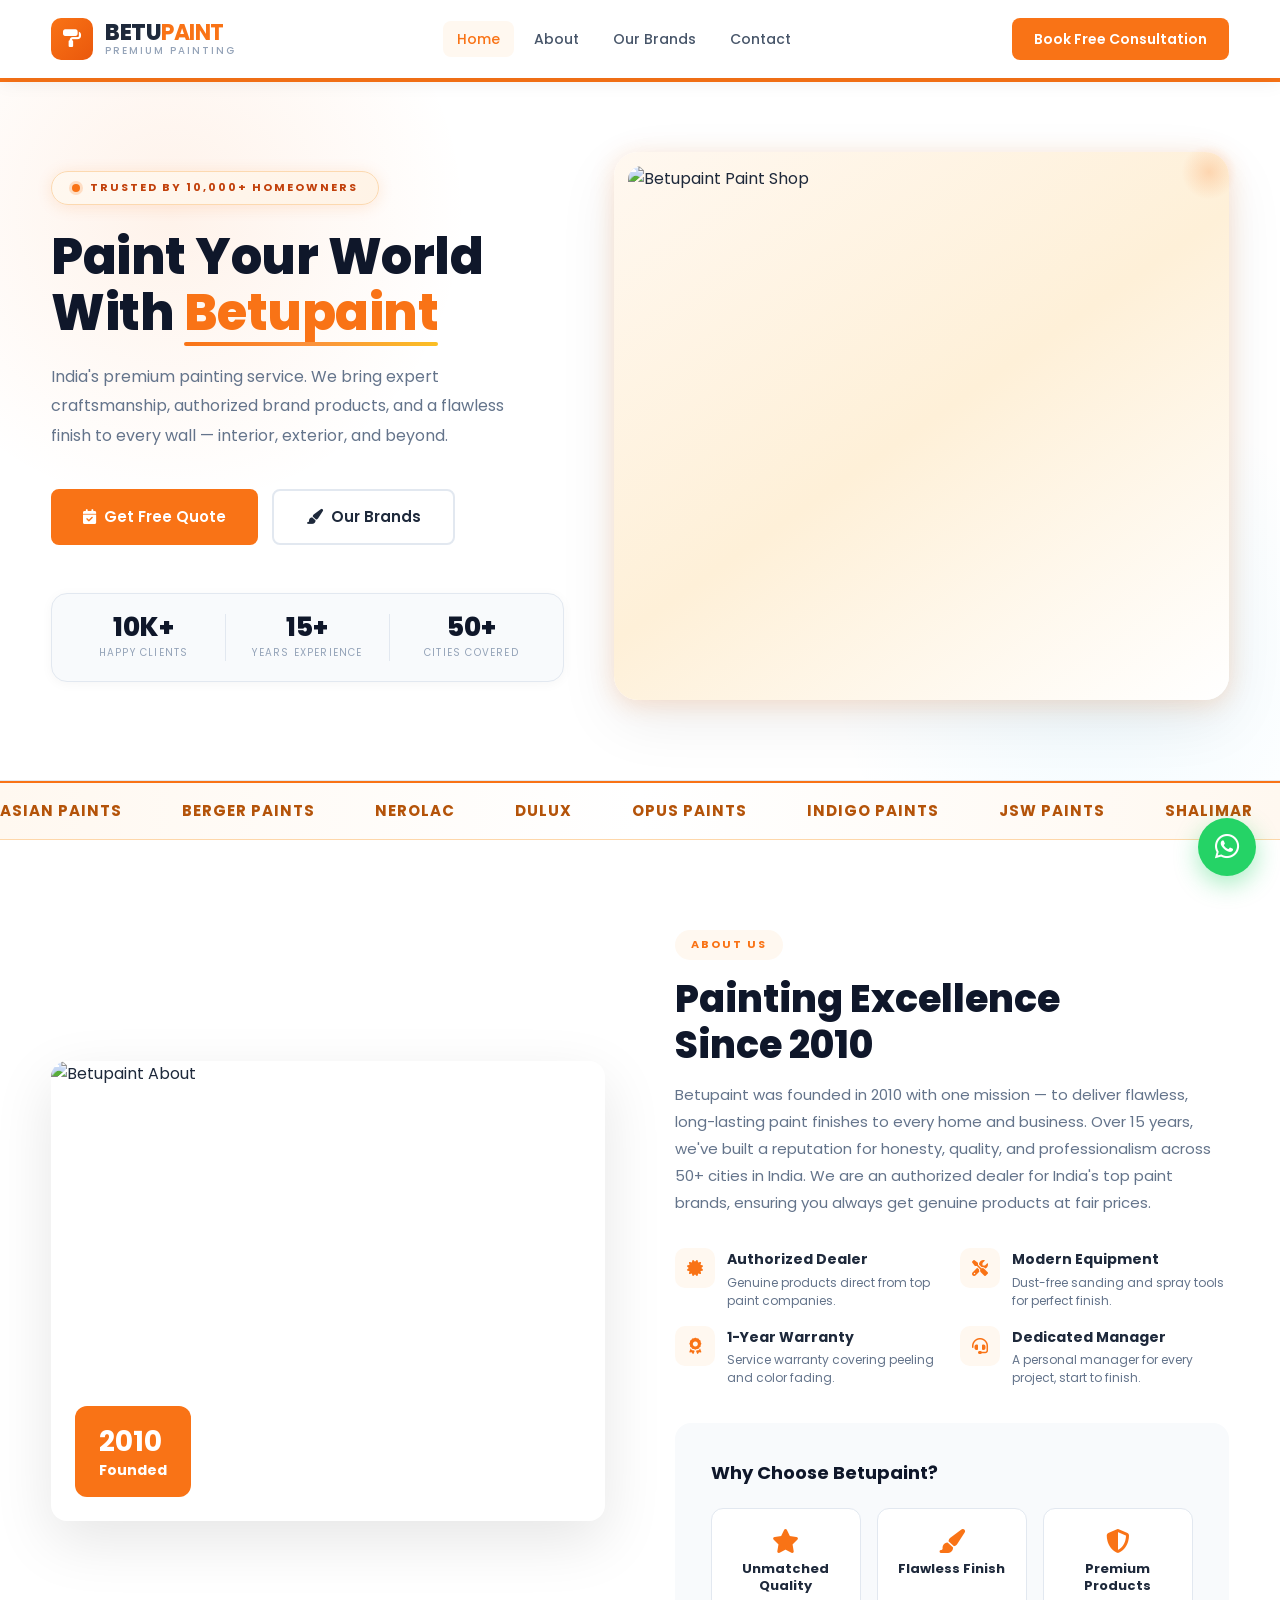
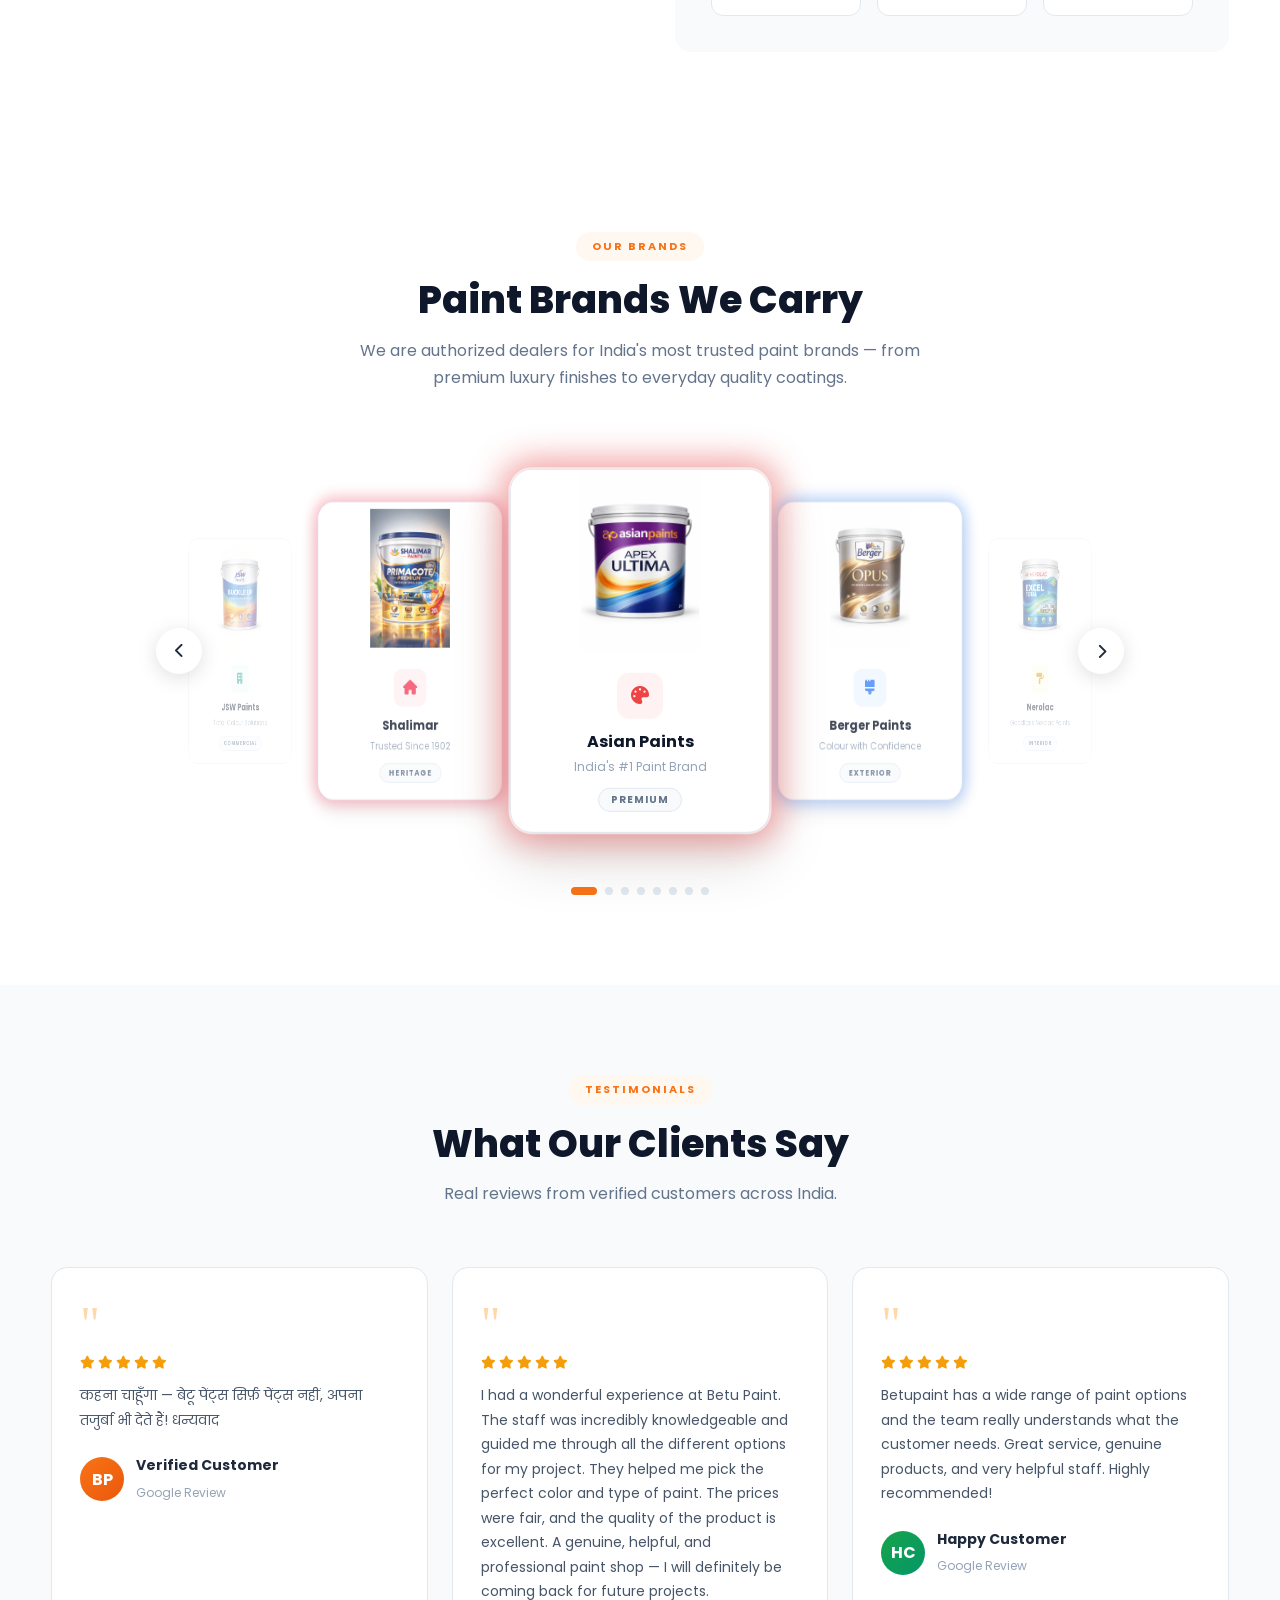
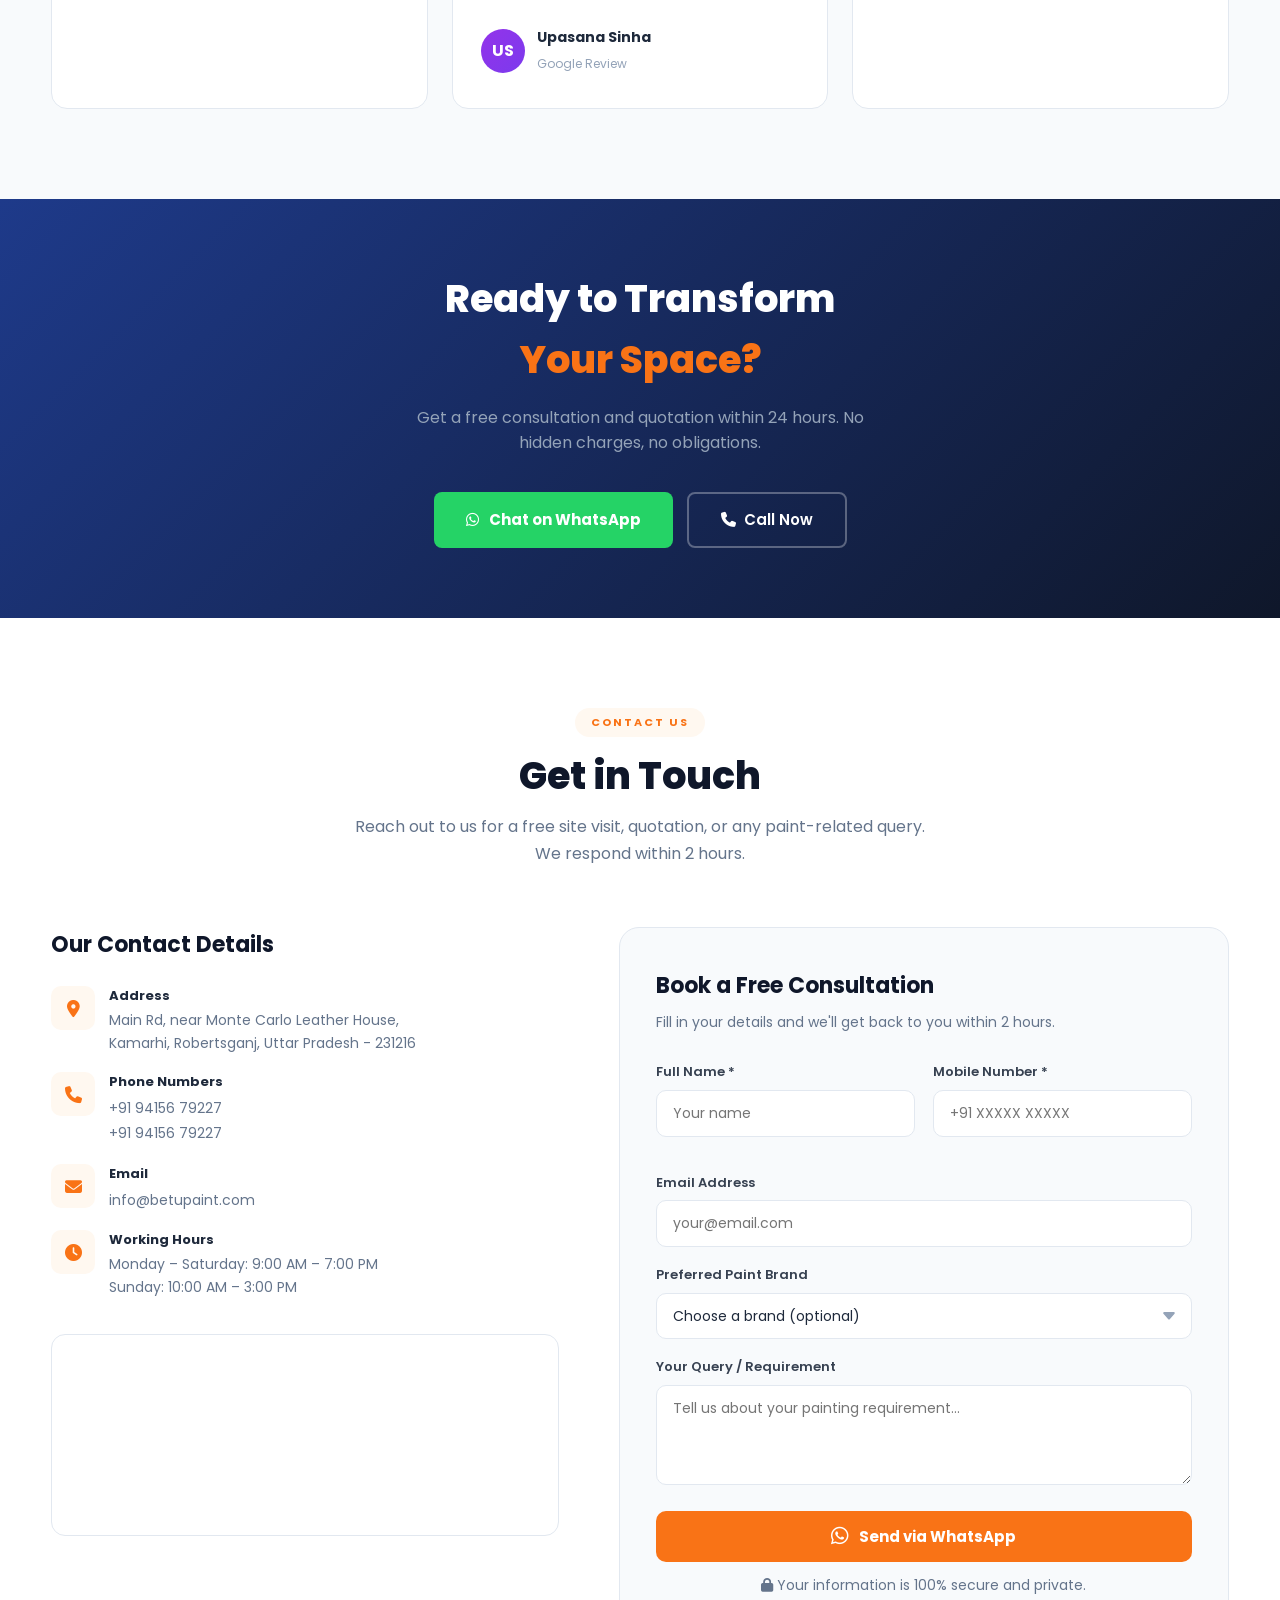
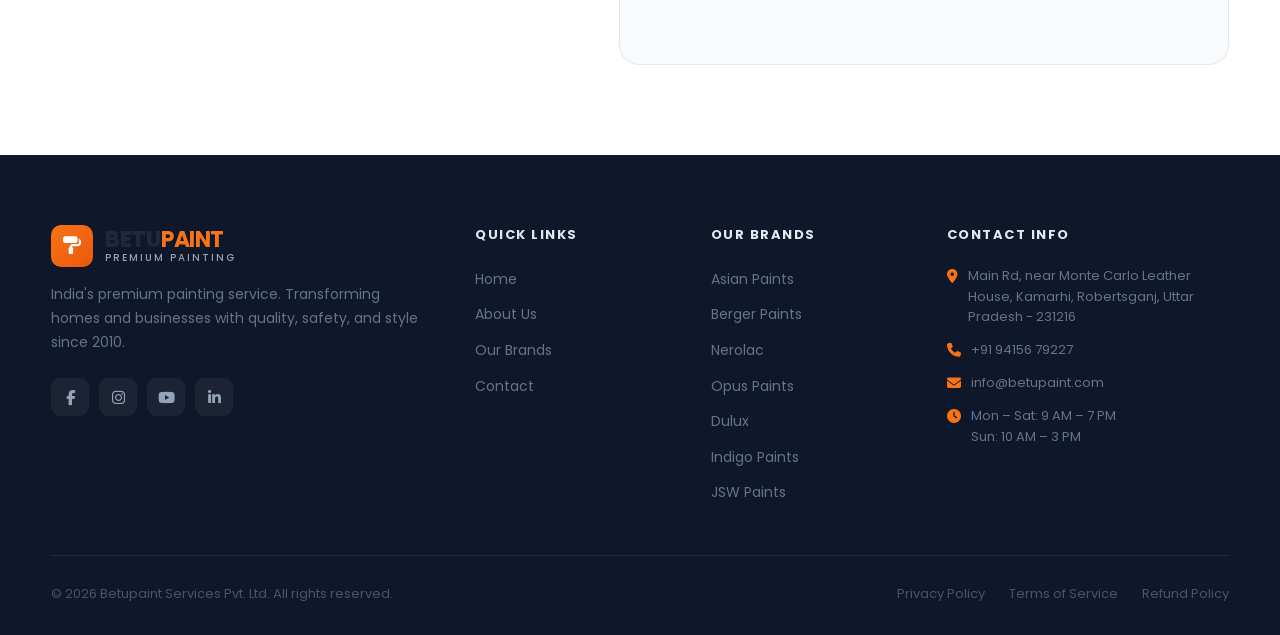
==== commit f1aaf843: "add new image" ====
--- a/index.html
+++ b/index.html
@@ -2,6 +2,7 @@
 <html lang="en">
 <head>
     <meta charset="UTF-8">
+    <meta name="color-scheme" content="light">
     <meta name="viewport" content="width=device-width, initial-scale=1.0">
     <title>Betupaint | Premium Painting Service</title>
     <link rel="stylesheet" href="https://cdnjs.cloudflare.com/ajax/libs/font-awesome/6.5.0/css/all.min.css">
@@ -25,10 +26,7 @@
             <ul class="nav-links">
                 <li><a href="#home" class="active">Home</a></li>
                 <li><a href="#about">About</a></li>
-                <li><a href="#partner">Our Partner</a></li>
                 <li><a href="#brands">Our Brands</a></li>
-                <li><a href="#gallery">Gallery</a></li>
-                <li><a href="#team">Our Team</a></li>
                 <li><a href="#contact">Contact</a></li>
             </ul>
 
@@ -42,10 +40,7 @@
         <ul>
             <li><a href="#home" onclick="closeMobileNav()">Home</a></li>
             <li><a href="#about" onclick="closeMobileNav()">About</a></li>
-            <li><a href="#partner" onclick="closeMobileNav()">Our Partner</a></li>
             <li><a href="#brands" onclick="closeMobileNav()">Our Brands</a></li>
-            <li><a href="#gallery" onclick="closeMobileNav()">Gallery</a></li>
-            <li><a href="#team" onclick="closeMobileNav()">Our Team</a></li>
             <li><a href="#contact" onclick="closeMobileNav()">Contact</a></li>
         </ul>
     </div>
@@ -66,8 +61,8 @@
                     <a href="#contact" class="btn-primary">
                         <i class="fas fa-calendar-check"></i> Get Free Quote
                     </a>
-                    <a href="#gallery" class="btn-secondary">
-                        <i class="fas fa-images"></i> View Our Work
+                    <a href="#brands" class="btn-secondary">
+                        <i class="fas fa-paint-brush"></i> Our Brands
                     </a>
                 </div>
                 <div class="hero-stats">
@@ -79,7 +74,7 @@
                 </div>
             </div>
             <div class="hero-img">
-                <img src="images/img.png" alt="Betupaint Paint Shop">
+                <img src="images/betushop.png.png" alt="Betupaint Paint Shop">
             </div>
         </div>
     </div>
@@ -180,46 +175,8 @@
     </div>
 </section>
 
-<!-- ===== OUR PARTNER ===== -->
-<section id="partner" class="partner">
-    <div class="container">
-        <div class="partner-inner">
-            <div class="partner-content">
-                <span class="section-label">Our Partner</span>
-                <h2 class="section-title">Ravi Colour House</h2>
-                <p>Betupaint proudly partners with <strong>Ravi Colour House</strong> — one of the most trusted paint distribution hubs in the region. Together, we ensure every customer gets access to the widest range of premium paint products with guaranteed authenticity and best-market pricing.</p>
-                <p>With decades of presence in the paint industry and deep relationships with top manufacturers, Ravi Colour House enables us to deliver uncompromised quality to each and every project.</p>
-
-                <div class="partner-pillars">
-                    <div class="partner-pillar">
-                        <i class="fas fa-truck"></i>
-                        <h4>Pan-India Supply</h4>
-                        <p>Fast, reliable delivery nationwide</p>
-                    </div>
-                    <div class="partner-pillar">
-                        <i class="fas fa-check-double"></i>
-                        <h4>100% Genuine</h4>
-                        <p>Authorised products, zero counterfeits</p>
-                    </div>
-                    <div class="partner-pillar">
-                        <i class="fas fa-tags"></i>
-                        <h4>Best Pricing</h4>
-                        <p>Competitive rates on all brands</p>
-                    </div>
-                </div>
-
-                <a href="#contact" class="btn-primary">
-                    <i class="fas fa-phone"></i> Contact Our Partner
-                </a>
-            </div>
-            <div class="partner-img">
-                <img src="https://images.unsplash.com/photo-1589939705384-5185137a7f0f?auto=format&fit=crop&w=700&q=80" alt="Ravi Colour House">
-            </div>
-        </div>
-    </div>
-</section>
-
-<!-- ===== OUR BRANDS ===== -->
+
+<!-- ===== OUR BRANDS — 3D GLOW CAROUSEL ===== -->
 <section id="brands" class="brands">
     <div class="container">
         <div class="section-header">
@@ -227,164 +184,100 @@
             <h2 class="section-title">Paint Brands We Carry</h2>
             <p class="section-subtitle">We are authorized dealers for India's most trusted paint brands — from premium luxury finishes to everyday quality coatings.</p>
         </div>
-        <div class="brands-grid">
-            <div class="brand-card">
-                <div class="brand-logo-icon" style="background:#fef2f2;color:#ef4444"><i class="fas fa-palette"></i></div>
-                <h4>Asian Paints</h4>
-                <p>India's #1 Paint Brand</p>
-            </div>
-            <div class="brand-card">
-                <div class="brand-logo-icon" style="background:#eff6ff;color:#3b82f6"><i class="fas fa-brush"></i></div>
-                <h4>Berger Paints</h4>
-                <p>Colour with Confidence</p>
-            </div>
-            <div class="brand-card">
-                <div class="brand-logo-icon" style="background:#fefce8;color:#ca8a04"><i class="fas fa-paint-roller"></i></div>
-                <h4>Nerolac</h4>
-                <p>Goodlass Nerolac Paints</p>
-            </div>
-            <div class="brand-card">
-                <div class="brand-logo-icon" style="background:#f0fdf4;color:#16a34a"><i class="fas fa-leaf"></i></div>
-                <h4>Opus Paints</h4>
-                <p>Colour Experts</p>
-            </div>
-            <div class="brand-card">
-                <div class="brand-logo-icon" style="background:#faf5ff;color:#9333ea"><i class="fas fa-star"></i></div>
-                <h4>Dulux</h4>
-                <p>Let's Colour</p>
-            </div>
-            <div class="brand-card">
-                <div class="brand-logo-icon" style="background:#eef2ff;color:#4f46e5"><i class="fas fa-droplet"></i></div>
-                <h4>Indigo Paints</h4>
-                <p>India's Fastest Growing</p>
-            </div>
-            <div class="brand-card">
-                <div class="brand-logo-icon" style="background:#f0fdfa;color:#0d9488"><i class="fas fa-building"></i></div>
-                <h4>JSW Paints</h4>
-                <p>Total Colour Solutions</p>
-            </div>
-            <div class="brand-card">
-                <div class="brand-logo-icon" style="background:#fff1f2;color:#f43f5e"><i class="fas fa-home"></i></div>
-                <h4>Shalimar</h4>
-                <p>Trusted Since 1902</p>
-            </div>
-            <div class="brand-card">
-                <div class="brand-logo-icon" style="background:#fafafa;color:#737373"><i class="fas fa-square"></i></div>
-                <h4>Birla White</h4>
-                <p>Wall Care Putty Leaders</p>
-            </div>
-            <div class="brand-card">
-                <div class="brand-logo-icon" style="background:#fdf4ff;color:#c026d3"><i class="fas fa-certificate"></i></div>
-                <h4>JK Lakshmi</h4>
-                <p>Wall Putty Specialists</p>
-            </div>
-        </div>
+
+        <div class="carousel-scene">
+            <div class="carousel-stage" id="carouselStage">
+
+                <div class="bcard" style="--glow:rgba(239,68,68,0.45)">
+                    <div class="bcard-img"><img src="images/asianpaint.png" alt="Asian Paints"></div>
+                    <div class="bcard-body">
+                        <div class="bcard-icon" style="background:#fef2f2;color:#ef4444"><i class="fas fa-palette"></i></div>
+                        <h3>Asian Paints</h3>
+                        <p>India's #1 Paint Brand</p>
+                        <span class="bcard-tag">Premium</span>
+                    </div>
+                </div>
+
+                <div class="bcard" style="--glow:rgba(59,130,246,0.45)">
+                    <div class="bcard-img"><img src="images/bergerpaint.png" alt="Berger Paints"></div>
+                    <div class="bcard-body">
+                        <div class="bcard-icon" style="background:#eff6ff;color:#3b82f6"><i class="fas fa-brush"></i></div>
+                        <h3>Berger Paints</h3>
+                        <p>Colour with Confidence</p>
+                        <span class="bcard-tag">Exterior</span>
+                    </div>
+                </div>
+
+                <div class="bcard" style="--glow:rgba(202,138,4,0.45)">
+                    <div class="bcard-img"><img src="images/nerolacpaint.png" alt="Nerolac"></div>
+                    <div class="bcard-body">
+                        <div class="bcard-icon" style="background:#fefce8;color:#ca8a04"><i class="fas fa-paint-roller"></i></div>
+                        <h3>Nerolac</h3>
+                        <p>Goodlass Nerolac Paints</p>
+                        <span class="bcard-tag">Interior</span>
+                    </div>
+                </div>
+
+                <div class="bcard" style="--glow:rgba(22,163,74,0.45)">
+                    <div class="bcard-img"><img src="images/opuspaint.png" alt="Opus Paints"></div>
+                    <div class="bcard-body">
+                        <div class="bcard-icon" style="background:#f0fdf4;color:#16a34a"><i class="fas fa-leaf"></i></div>
+                        <h3>Opus Paints</h3>
+                        <p>Colour Experts</p>
+                        <span class="bcard-tag">Eco-Friendly</span>
+                    </div>
+                </div>
+
+                <div class="bcard" style="--glow:rgba(147,51,234,0.45)">
+                    <div class="bcard-img"><img src="images/duluxpaint.png" alt="Dulux"></div>
+                    <div class="bcard-body">
+                        <div class="bcard-icon" style="background:#faf5ff;color:#9333ea"><i class="fas fa-star"></i></div>
+                        <h3>Dulux</h3>
+                        <p>Let's Colour</p>
+                        <span class="bcard-tag">Luxury</span>
+                    </div>
+                </div>
+
+                <div class="bcard" style="--glow:rgba(79,70,229,0.45)">
+                    <div class="bcard-img"><img src="images/indigopaint.png" alt="Indigo Paints"></div>
+                    <div class="bcard-body">
+                        <div class="bcard-icon" style="background:#eef2ff;color:#4f46e5"><i class="fas fa-droplet"></i></div>
+                        <h3>Indigo Paints</h3>
+                        <p>India's Fastest Growing</p>
+                        <span class="bcard-tag">Innovative</span>
+                    </div>
+                </div>
+
+                <div class="bcard" style="--glow:rgba(13,148,136,0.45)">
+                    <div class="bcard-img"><img src="images/jswpaint.png" alt="JSW Paints"></div>
+                    <div class="bcard-body">
+                        <div class="bcard-icon" style="background:#f0fdfa;color:#0d9488"><i class="fas fa-building"></i></div>
+                        <h3>JSW Paints</h3>
+                        <p>Total Colour Solutions</p>
+                        <span class="bcard-tag">Commercial</span>
+                    </div>
+                </div>
+
+                <div class="bcard" style="--glow:rgba(244,63,94,0.45)">
+                    <div class="bcard-img"><img src="images/shalimarpaint.png" alt="Shalimar"></div>
+                    <div class="bcard-body">
+                        <div class="bcard-icon" style="background:#fff1f2;color:#f43f5e"><i class="fas fa-home"></i></div>
+                        <h3>Shalimar</h3>
+                        <p>Trusted Since 1902</p>
+                        <span class="bcard-tag">Heritage</span>
+                    </div>
+                </div>
+
+            </div><!-- /carousel-stage -->
+
+            <button class="caro-btn caro-prev" id="caroPrev"><i class="fas fa-chevron-left"></i></button>
+            <button class="caro-btn caro-next" id="caroNext"><i class="fas fa-chevron-right"></i></button>
+        </div><!-- /carousel-scene -->
+
+        <div class="caro-dots" id="caroDots"></div>
     </div>
 </section>
 
-<!-- ===== GALLERY ===== -->
-<section id="gallery" class="gallery">
-    <div class="container">
-        <div class="section-header">
-            <span class="section-label">Gallery</span>
-            <h2 class="section-title">Our Work Speaks for Itself</h2>
-            <p class="section-subtitle">Browse through our portfolio of completed projects — interiors, exteriors, textures, and more.</p>
-        </div>
-        <div class="gallery-grid">
-            <div class="gallery-item">
-                <img src="https://images.unsplash.com/photo-1558618666-fcd25c85f82e?auto=format&fit=crop&w=500&q=80" alt="Interior Painting">
-                <div class="overlay"><i class="fas fa-expand"></i></div>
-            </div>
-            <div class="gallery-item">
-                <img src="https://images.unsplash.com/photo-1515263487990-61b07816b324?auto=format&fit=crop&w=500&q=80" alt="Exterior Painting">
-                <div class="overlay"><i class="fas fa-expand"></i></div>
-            </div>
-            <div class="gallery-item">
-                <img src="https://images.unsplash.com/photo-1613545325278-f24b0cae1224?auto=format&fit=crop&w=500&q=80" alt="Texture Walls">
-                <div class="overlay"><i class="fas fa-expand"></i></div>
-            </div>
-            <div class="gallery-item">
-                <img src="https://images.unsplash.com/photo-1560448204-e02f11c3d0e2?auto=format&fit=crop&w=500&q=80" alt="Bedroom Interior">
-                <div class="overlay"><i class="fas fa-expand"></i></div>
-            </div>
-            <div class="gallery-item">
-                <img src="https://images.unsplash.com/photo-1598300042247-d088f8ab3a91?auto=format&fit=crop&w=500&q=80" alt="Living Room">
-                <div class="overlay"><i class="fas fa-expand"></i></div>
-            </div>
-            <div class="gallery-item">
-                <img src="https://images.unsplash.com/photo-1513694203232-719a280e022f?auto=format&fit=crop&w=500&q=80" alt="Designer Wall">
-                <div class="overlay"><i class="fas fa-expand"></i></div>
-            </div>
-            <div class="gallery-item">
-                <img src="https://images.unsplash.com/photo-1615873968403-89e068629265?auto=format&fit=crop&w=500&q=80" alt="Primer Coat">
-                <div class="overlay"><i class="fas fa-expand"></i></div>
-            </div>
-            <div class="gallery-item">
-                <img src="https://images.unsplash.com/photo-1525909002-1b05e0c869d8?auto=format&fit=crop&w=500&q=80" alt="Color Consultation">
-                <div class="overlay"><i class="fas fa-expand"></i></div>
-            </div>
-            <div class="gallery-item">
-                <img src="https://images.unsplash.com/photo-1501183638710-841dd1904471?auto=format&fit=crop&w=500&q=80" alt="Home Renovation">
-                <div class="overlay"><i class="fas fa-expand"></i></div>
-            </div>
-        </div>
-    </div>
-</section>
-
-<!-- ===== TEAM / OWNERS ===== -->
-<section id="team" class="team">
-    <div class="container">
-        <div class="section-header">
-            <span class="section-label">Our Team</span>
-            <h2 class="section-title">Meet Our Experts</h2>
-            <p class="section-subtitle">Our dedicated team of painting professionals is committed to delivering the best results for your home or business.</p>
-        </div>
-        <div class="team-grid">
-            <div class="team-card">
-                <div class="team-card-img">
-                    <img src="https://images.unsplash.com/photo-1507003211169-0a1dd7228f2d?auto=format&fit=crop&w=400&q=80" alt="Rajesh Sharma">
-                </div>
-                <div class="team-card-body">
-                    <h3>Rajesh Sharma</h3>
-                    <p class="role">Founder & Director</p>
-                    <p>15+ years in the paint industry. Rajesh founded Betupaint with a vision to bring professional painting standards to every Indian home.</p>
-                    <div class="contact-links">
-                        <a href="tel:+919876543210" class="phone"><i class="fas fa-phone"></i> Call</a>
-                        <a href="https://wa.me/919876543210" target="_blank" class="whatsapp"><i class="fab fa-whatsapp"></i> WhatsApp</a>
-                    </div>
-                </div>
-            </div>
-            <div class="team-card">
-                <div class="team-card-img">
-                    <img src="https://images.unsplash.com/photo-1500648767791-00dcc994a43e?auto=format&fit=crop&w=400&q=80" alt="Anil Verma">
-                </div>
-                <div class="team-card-body">
-                    <h3>Anil Verma</h3>
-                    <p class="role">Head of Operations</p>
-                    <p>Expert in project management and client relations. Anil ensures every job is completed on time, within budget, and to the highest standard.</p>
-                    <div class="contact-links">
-                        <a href="tel:+919876543211" class="phone"><i class="fas fa-phone"></i> Call</a>
-                        <a href="https://wa.me/919876543211" target="_blank" class="whatsapp"><i class="fab fa-whatsapp"></i> WhatsApp</a>
-                    </div>
-                </div>
-            </div>
-            <div class="team-card">
-                <div class="team-card-img">
-                    <img src="https://images.unsplash.com/photo-1472099645785-5658abf4ff4e?auto=format&fit=crop&w=400&q=80" alt="Suresh Kumar">
-                </div>
-                <div class="team-card-body">
-                    <h3>Suresh Kumar</h3>
-                    <p class="role">Senior Paint Consultant</p>
-                    <p>Certified color consultant and texture specialist. Suresh brings artistic flair and technical precision to every project he leads.</p>
-                    <div class="contact-links">
-                        <a href="tel:+919876543212" class="phone"><i class="fas fa-phone"></i> Call</a>
-                        <a href="https://wa.me/919876543212" target="_blank" class="whatsapp"><i class="fab fa-whatsapp"></i> WhatsApp</a>
-                    </div>
-                </div>
-            </div>
-        </div>
-    </div>
-</section>
 
 <!-- ===== TESTIMONIALS ===== -->
 <section class="testimonials">
@@ -400,12 +293,12 @@
                 <div class="stars">
                     <i class="fas fa-star"></i><i class="fas fa-star"></i><i class="fas fa-star"></i><i class="fas fa-star"></i><i class="fas fa-star"></i>
                 </div>
-                <p>Absolutely stunning work! The team from Betupaint transformed our 3BHK in just 5 days. The Asian Paints Royale finish looks incredible. Highly recommended!</p>
+                <p>कहना चाहूँगा — बेटू पेंट्स सिर्फ़ पेंट्स नहीं, अपना तजुर्बा भी देते हैं! धन्यवाद</p>
                 <div class="reviewer">
-                    <div class="reviewer-avatar" style="background:linear-gradient(135deg,#f97316,#ea580c)">RP</div>
+                    <div class="reviewer-avatar" style="background:linear-gradient(135deg,#f97316,#ea580c)">BP</div>
                     <div>
-                        <h4>Rahul Patel</h4>
-                        <span>Mumbai, Maharashtra</span>
+                        <h4>Verified Customer</h4>
+                        <span>Google Review</span>
                     </div>
                 </div>
             </div>
@@ -414,26 +307,26 @@
                 <div class="stars">
                     <i class="fas fa-star"></i><i class="fas fa-star"></i><i class="fas fa-star"></i><i class="fas fa-star"></i><i class="fas fa-star"></i>
                 </div>
-                <p>Used Berger Silk for our villa exterior. The WeatherCoat finish has survived two monsoons without any issues. Professional service with very fair pricing.</p>
+                <p>I had a wonderful experience at Betu Paint. The staff was incredibly knowledgeable and guided me through all the different options for my project. They helped me pick the perfect color and type of paint. The prices were fair, and the quality of the product is excellent. A genuine, helpful, and professional paint shop — I will definitely be coming back for future projects.</p>
                 <div class="reviewer">
-                    <div class="reviewer-avatar" style="background:linear-gradient(135deg,#3b82f6,#4f46e5)">AS</div>
+                    <div class="reviewer-avatar" style="background:linear-gradient(135deg,#9333ea,#7c3aed)">US</div>
                     <div>
-                        <h4>Ananya Sharma</h4>
-                        <span>Bangalore, Karnataka</span>
+                        <h4>Upasana Sinha</h4>
+                        <span>Google Review</span>
                     </div>
                 </div>
             </div>
             <div class="testimonial-card">
                 <div class="quote-icon">"</div>
                 <div class="stars">
-                    <i class="fas fa-star"></i><i class="fas fa-star"></i><i class="fas fa-star"></i><i class="fas fa-star"></i><i class="fas fa-star" style="opacity:0.3"></i>
-                </div>
-                <p>The texture wall they did using Nerolac Impressions is a showstopper. Every guest asks about it! The dedicated project manager kept us informed throughout.</p>
+                    <i class="fas fa-star"></i><i class="fas fa-star"></i><i class="fas fa-star"></i><i class="fas fa-star"></i><i class="fas fa-star"></i>
+                </div>
+                <p>Betupaint has a wide range of paint options and the team really understands what the customer needs. Great service, genuine products, and very helpful staff. Highly recommended!</p>
                 <div class="reviewer">
-                    <div class="reviewer-avatar" style="background:linear-gradient(135deg,#16a34a,#059669)">VK</div>
+                    <div class="reviewer-avatar" style="background:linear-gradient(135deg,#16a34a,#059669)">HC</div>
                     <div>
-                        <h4>Vikram Kumar</h4>
-                        <span>Delhi NCR</span>
+                        <h4>Happy Customer</h4>
+                        <span>Google Review</span>
                     </div>
                 </div>
             </div>
@@ -448,10 +341,10 @@
             <h2>Ready to Transform<br><em>Your Space?</em></h2>
             <p>Get a free consultation and quotation within 24 hours. No hidden charges, no obligations.</p>
             <div class="cta-banner-btns">
-                <a href="https://wa.me/911234567890" target="_blank" class="btn-whatsapp">
+                <a href="https://wa.me/919415679227" target="_blank" class="btn-whatsapp">
                     <i class="fab fa-whatsapp"></i> Chat on WhatsApp
                 </a>
-                <a href="tel:+911234567890" class="btn-call">
+                <a href="tel:+919415679227" class="btn-call">
                     <i class="fas fa-phone"></i> Call Now
                 </a>
             </div>
@@ -476,15 +369,15 @@
                             <div class="ci-icon"><i class="fas fa-map-marker-alt"></i></div>
                             <div class="ci-text">
                                 <h5>Address</h5>
-                                <p>45 Colour Street, Connaught Place,<br>New Delhi, India - 110001</p>
+                                <p>Main Rd, near Monte Carlo Leather House,<br>Kamarhi, Robertsganj, Uttar Pradesh - 231216</p>
                             </div>
                         </div>
                         <div class="contact-item">
                             <div class="ci-icon"><i class="fas fa-phone"></i></div>
                             <div class="ci-text">
                                 <h5>Phone Numbers</h5>
-                                <a href="tel:+919876543210">+91 98765 43210</a><br>
-                                <a href="tel:+919876543211">+91 98765 43211</a>
+                                <a href="tel:+919415679227">+91 94156 79227</a><br>
+                                <a href="tel:+919415679227">+91 94156 79227</a>
                             </div>
                         </div>
                         <div class="contact-item">
@@ -504,7 +397,7 @@
                     </div>
                 </div>
                 <div class="contact-map">
-                    <iframe src="https://www.google.com/maps/embed?pb=!1m18!1m12!1m3!1d3501.987!2d77.2194!3d28.6329!2m3!1f0!2f0!3f0!3m2!1i1024!2i768!4f13.1!3m3!1m2!1s0x0%3A0x0!2zMjjCsDM3JzU4LjUiTiA3N8KwMTMnMDkuOCJF!5e0!3m2!1sen!2sin!4v1" allowfullscreen="" loading="lazy"></iframe>
+                    <iframe src="https://maps.google.com/maps?q=Main+Rd+near+Monte+Carlo+Leather+House+Kamarhi+Robertsganj+Uttar+Pradesh+231216&output=embed" allowfullscreen="" loading="lazy"></iframe>
                 </div>
             </div>
 
@@ -577,10 +470,7 @@
                 <ul>
                     <li><a href="#home">Home</a></li>
                     <li><a href="#about">About Us</a></li>
-                    <li><a href="#partner">Our Partner</a></li>
                     <li><a href="#brands">Our Brands</a></li>
-                    <li><a href="#gallery">Gallery</a></li>
-                    <li><a href="#team">Our Team</a></li>
                     <li><a href="#contact">Contact</a></li>
                 </ul>
             </div>
@@ -603,11 +493,11 @@
                 <div class="footer-contact-items">
                     <div class="footer-contact-item">
                         <i class="fas fa-map-marker-alt"></i>
-                        <span>45 Colour Street, Connaught Place, New Delhi, India - 110001</span>
+                        <span>Main Rd, near Monte Carlo Leather House, Kamarhi, Robertsganj, Uttar Pradesh - 231216</span>
                     </div>
                     <div class="footer-contact-item">
                         <i class="fas fa-phone"></i>
-                        <span>+91 98765 43210<br>+91 98765 43211</span>
+                        <span>+91 94156 79227</span>
                     </div>
                     <div class="footer-contact-item">
                         <i class="fas fa-envelope"></i>
@@ -633,7 +523,7 @@
 </footer>
 
 <!-- ===== FLOATING WHATSAPP ===== -->
-<a href="https://wa.me/911234567890" target="_blank" class="float-wa" title="Chat on WhatsApp">
+<a href="https://wa.me/919415679227" target="_blank" class="float-wa" title="Chat on WhatsApp">
     <i class="fab fa-whatsapp"></i>
 </a>
 
@@ -654,7 +544,7 @@
             return;
         }
 
-        const number = '911234567890';
+        const number = '919415679227';
         const msg = `*BETUPAINT INQUIRY*%0A` +
                     `----------------------------%0A` +
                     `*Name:* ${name}%0A` +
@@ -667,6 +557,61 @@
 
         window.open(`https://wa.me/${number}?text=${msg}`, '_blank');
     }
+
+    // ── 3D Brand Carousel ──
+    (function () {
+        const stage = document.getElementById('carouselStage');
+        if (!stage) return;
+        const cards  = Array.from(stage.querySelectorAll('.bcard'));
+        const dotsWrap = document.getElementById('caroDots');
+        const total  = cards.length;
+        let cur = 0, timer;
+
+        // build dots
+        cards.forEach(function (_, i) {
+            const d = document.createElement('span');
+            d.className = 'caro-dot';
+            d.addEventListener('click', function () { goTo(i); });
+            dotsWrap.appendChild(d);
+        });
+
+        function goTo(idx) {
+            cur = (idx + total) % total;
+            render();
+            resetTimer();
+        }
+
+        function render() {
+            cards.forEach(function (card, i) {
+                let pos = i - cur;
+                if (pos >  total / 2) pos -= total;
+                if (pos < -total / 2) pos += total;
+                card.dataset.pos = (Math.abs(pos) > 2) ? 'hide' : String(pos);
+            });
+            dotsWrap.querySelectorAll('.caro-dot').forEach(function (d, i) {
+                d.classList.toggle('active', i === cur);
+            });
+        }
+
+        function resetTimer() {
+            clearInterval(timer);
+            timer = setInterval(function () { goTo(cur + 1); }, 3200);
+        }
+
+        document.getElementById('caroPrev').addEventListener('click', function () { goTo(cur - 1); });
+        document.getElementById('caroNext').addEventListener('click', function () { goTo(cur + 1); });
+
+        // touch / swipe support
+        let touchX = 0;
+        stage.addEventListener('touchstart', function (e) { touchX = e.touches[0].clientX; });
+        stage.addEventListener('touchend',   function (e) {
+            const diff = touchX - e.changedTouches[0].clientX;
+            if (Math.abs(diff) > 40) goTo(diff > 0 ? cur + 1 : cur - 1);
+        });
+
+        render();
+        resetTimer();
+    })();
 
     // Active nav link on scroll
     const sections = document.querySelectorAll('section[id]');
--- a/css/style.css
+++ b/css/style.css
@@ -13,6 +13,11 @@
      Dark bg       : #0f172a
 ===================================================== */
 
+/* ── FORCE LIGHT MODE — block browser auto dark-mode ── */
+:root {
+    color-scheme: light;
+}
+
 /* ── RESET & BASE ── */
 *, *::before, *::after {
     box-sizing: border-box;
@@ -741,6 +746,184 @@
 .brands {
     background: #fff;
 }
+
+/* ── 3D GLOW CARD CAROUSEL ── */
+.carousel-scene {
+    position: relative;
+    height: 400px;
+    perspective: 1200px;
+    overflow: visible;
+    max-width: 960px;
+    margin: 0 auto;
+}
+.carousel-stage {
+    position: relative;
+    width: 100%;
+    height: 100%;
+}
+/* base card */
+.bcard {
+    position: absolute;
+    width: 260px;
+    background: #fff;
+    border-radius: 22px;
+    overflow: hidden;
+    border: 1.5px solid #e2e8f0;
+    left: 50%;
+    top: 50%;
+    transform: translateX(-50%) translateY(-50%);
+    transition: all 0.55s cubic-bezier(0.25, 0.46, 0.45, 0.94);
+    cursor: pointer;
+    user-select: none;
+    will-change: transform, opacity, box-shadow;
+}
+/* ── position states driven by data-pos ── */
+.bcard[data-pos="0"] {
+    transform: translateX(-50%) translateY(-50%) translateZ(0) rotateY(0deg) scale(1);
+    z-index: 10;
+    box-shadow:
+        0 0 0 1.5px rgba(255,255,255,0.6),
+        0 0 32px 10px var(--glow, rgba(249,115,22,0.4)),
+        0 24px 60px rgba(0,0,0,0.16);
+    opacity: 1;
+}
+.bcard[data-pos="-1"] {
+    transform: translateX(calc(-50% - 230px)) translateY(-50%) translateZ(-110px) rotateY(30deg) scale(0.82);
+    z-index: 8;
+    box-shadow: 0 0 18px 5px var(--glow, rgba(0,0,0,0.12)), 0 12px 32px rgba(0,0,0,0.1);
+    opacity: 0.78;
+}
+.bcard[data-pos="1"] {
+    transform: translateX(calc(-50% + 230px)) translateY(-50%) translateZ(-110px) rotateY(-30deg) scale(0.82);
+    z-index: 8;
+    box-shadow: 0 0 18px 5px var(--glow, rgba(0,0,0,0.12)), 0 12px 32px rgba(0,0,0,0.1);
+    opacity: 0.78;
+}
+.bcard[data-pos="-2"] {
+    transform: translateX(calc(-50% - 400px)) translateY(-50%) translateZ(-240px) rotateY(50deg) scale(0.62);
+    z-index: 6;
+    opacity: 0.38;
+}
+.bcard[data-pos="2"] {
+    transform: translateX(calc(-50% + 400px)) translateY(-50%) translateZ(-240px) rotateY(-50deg) scale(0.62);
+    z-index: 6;
+    opacity: 0.38;
+}
+.bcard[data-pos="hide"] {
+    transform: translateX(-50%) translateY(-50%) translateZ(-600px) scale(0.2);
+    opacity: 0;
+    pointer-events: none;
+    z-index: 1;
+}
+/* card image */
+.bcard-img {
+    height: 185px;
+    overflow: hidden;
+    background: #ffffff;
+    display: flex;
+    align-items: center;
+    justify-content: center;
+}
+.bcard-img img {
+    width: 100%;
+    height: 100%;
+    object-fit: contain;
+    transition: transform 0.5s ease;
+    display: block;
+    padding: 8px;
+}
+.bcard[data-pos="0"] .bcard-img img {
+    transform: scale(1.06);
+}
+/* card body */
+.bcard-body {
+    padding: 18px 16px 20px;
+    text-align: center;
+}
+.bcard-icon {
+    width: 46px;
+    height: 46px;
+    border-radius: 12px;
+    margin: 0 auto 10px;
+    display: flex;
+    align-items: center;
+    justify-content: center;
+    font-size: 18px;
+}
+.bcard-body h3 {
+    font-size: 16px;
+    font-weight: 700;
+    color: #0f172a;
+    margin-bottom: 4px;
+}
+.bcard-body p {
+    font-size: 12px;
+    color: #94a3b8;
+    margin-bottom: 10px;
+    line-height: 1.4;
+}
+.bcard-tag {
+    display: inline-block;
+    background: #f8fafc;
+    border: 1px solid #e2e8f0;
+    color: #64748b;
+    font-size: 10px;
+    font-weight: 700;
+    text-transform: uppercase;
+    letter-spacing: 1px;
+    padding: 3px 12px;
+    border-radius: 100px;
+}
+/* nav buttons */
+.caro-btn {
+    position: absolute;
+    top: 50%;
+    transform: translateY(-50%);
+    z-index: 20;
+    width: 46px;
+    height: 46px;
+    border-radius: 50%;
+    border: none;
+    background: #fff;
+    color: #1e293b;
+    font-size: 15px;
+    display: flex;
+    align-items: center;
+    justify-content: center;
+    box-shadow: 0 4px 20px rgba(0,0,0,0.13);
+    cursor: pointer;
+    transition: all 0.2s;
+}
+.caro-btn:hover {
+    background: #f97316;
+    color: #fff;
+    transform: translateY(-50%) scale(1.12);
+    box-shadow: 0 6px 24px rgba(249,115,22,0.35);
+}
+.caro-prev { left: -4px; }
+.caro-next { right: -4px; }
+/* dots */
+.caro-dots {
+    display: flex;
+    justify-content: center;
+    gap: 8px;
+    margin-top: 36px;
+}
+.caro-dot {
+    width: 8px;
+    height: 8px;
+    border-radius: 50%;
+    background: #e2e8f0;
+    cursor: pointer;
+    transition: all 0.3s;
+    border: none;
+}
+.caro-dot.active {
+    background: #f97316;
+    width: 26px;
+    border-radius: 100px;
+}
+
 .brands-grid {
     display: grid;
     grid-template-columns: repeat(auto-fill, minmax(160px, 1fr));
@@ -1305,7 +1488,18 @@
         grid-template-columns: 1fr;
         gap: 40px;
     }
-    .hero-img,
+    /* show hero image on mobile, push it above the text */
+    .hero-img {
+        display: block;
+        order: -1;
+        height: 280px;
+        padding: 8px;
+        border-radius: 18px;
+    }
+    .hero-img img {
+        height: 100%;
+        border-radius: 12px;
+    }
     .about-img,
     .partner-img { display: none; }
     .footer-grid { grid-template-columns: 1fr 1fr; gap: 36px; }
@@ -1337,6 +1531,30 @@
 @media (max-width: 480px) {
     .gallery-grid { grid-template-columns: 1fr; }
     .brands-grid { grid-template-columns: repeat(2, 1fr); }
+    .hero-img { height: 220px; padding: 6px; border-radius: 14px; }
+    .hero-img img { border-radius: 10px; }
+    .hero h1 { font-size: 26px; }
+}
+
+/* ── Carousel responsive ── */
+@media (max-width: 900px) {
+    .carousel-scene { height: 360px; perspective: 900px; }
+    .bcard { width: 230px; }
+    .bcard[data-pos="-1"] { transform: translateX(calc(-50% - 190px)) translateY(-50%) translateZ(-90px) rotateY(28deg) scale(0.80); }
+    .bcard[data-pos="1"]  { transform: translateX(calc(-50% + 190px)) translateY(-50%) translateZ(-90px) rotateY(-28deg) scale(0.80); }
+    .bcard[data-pos="-2"] { transform: translateX(calc(-50% - 340px)) translateY(-50%) translateZ(-200px) rotateY(48deg) scale(0.60); opacity: 0.3; }
+    .bcard[data-pos="2"]  { transform: translateX(calc(-50% + 340px)) translateY(-50%) translateZ(-200px) rotateY(-48deg) scale(0.60); opacity: 0.3; }
+}
+@media (max-width: 600px) {
+    .carousel-scene { height: 320px; perspective: 700px; }
+    .bcard { width: 210px; }
+    .bcard-img { height: 150px; }
+    .bcard[data-pos="-1"] { transform: translateX(calc(-50% - 160px)) translateY(-50%) translateZ(-70px) rotateY(24deg) scale(0.78); }
+    .bcard[data-pos="1"]  { transform: translateX(calc(-50% + 160px)) translateY(-50%) translateZ(-70px) rotateY(-24deg) scale(0.78); }
+    .bcard[data-pos="-2"],
+    .bcard[data-pos="2"]  { opacity: 0; pointer-events: none; }
+    .caro-prev { left: 0; }
+    .caro-next { right: 0; }
 }
 
 /* =====================================================
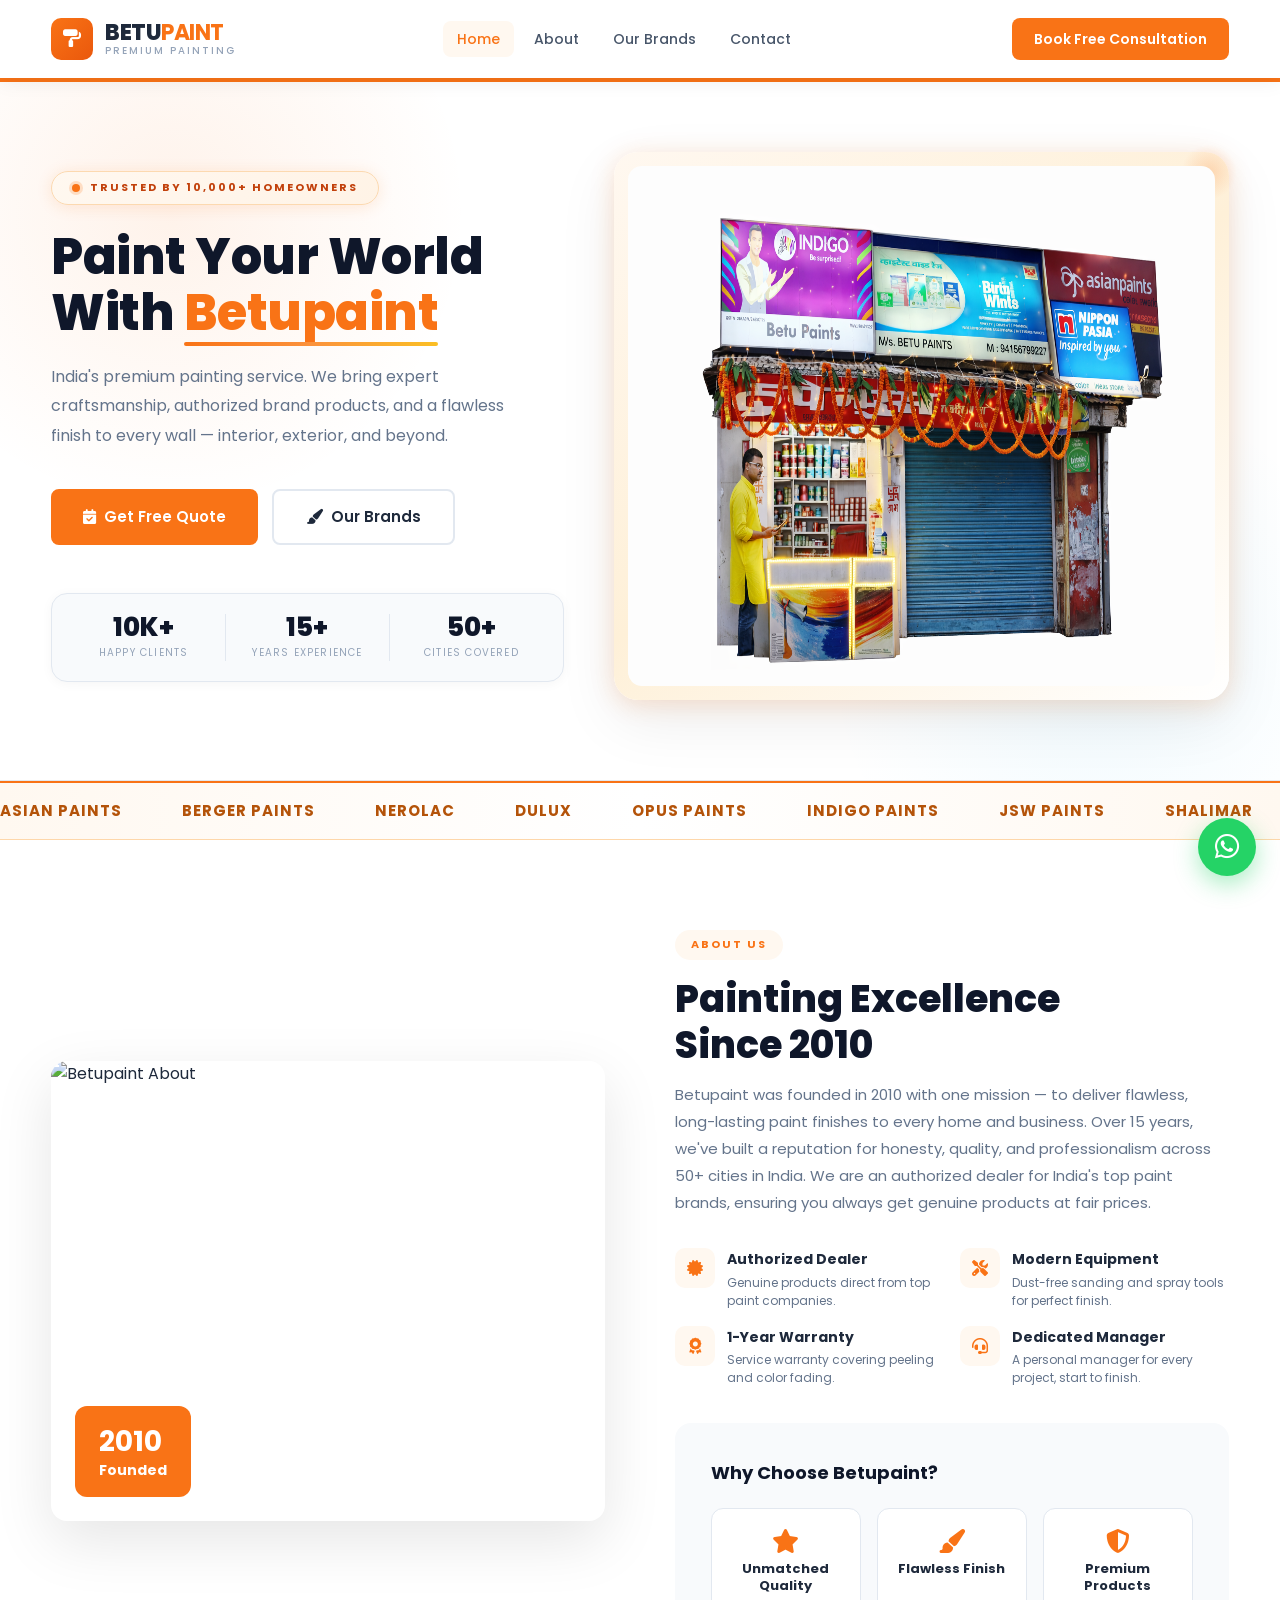
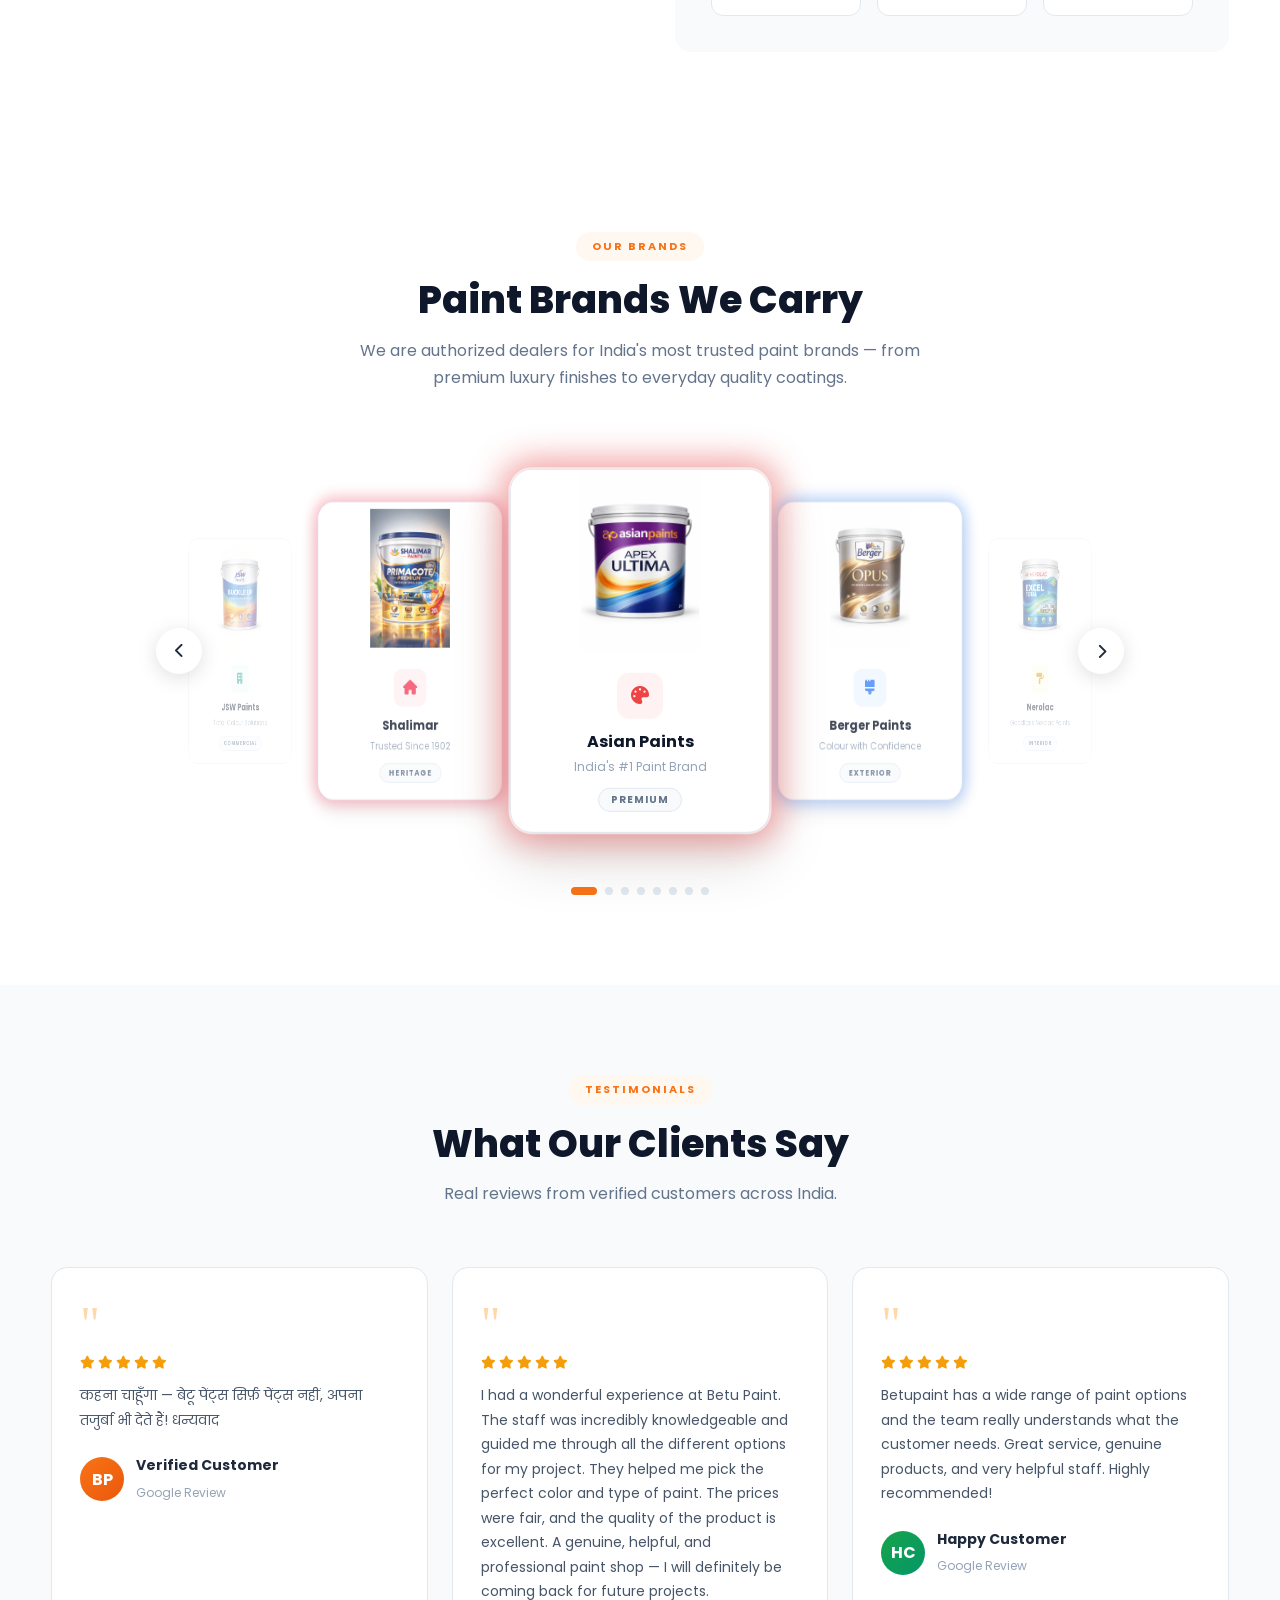
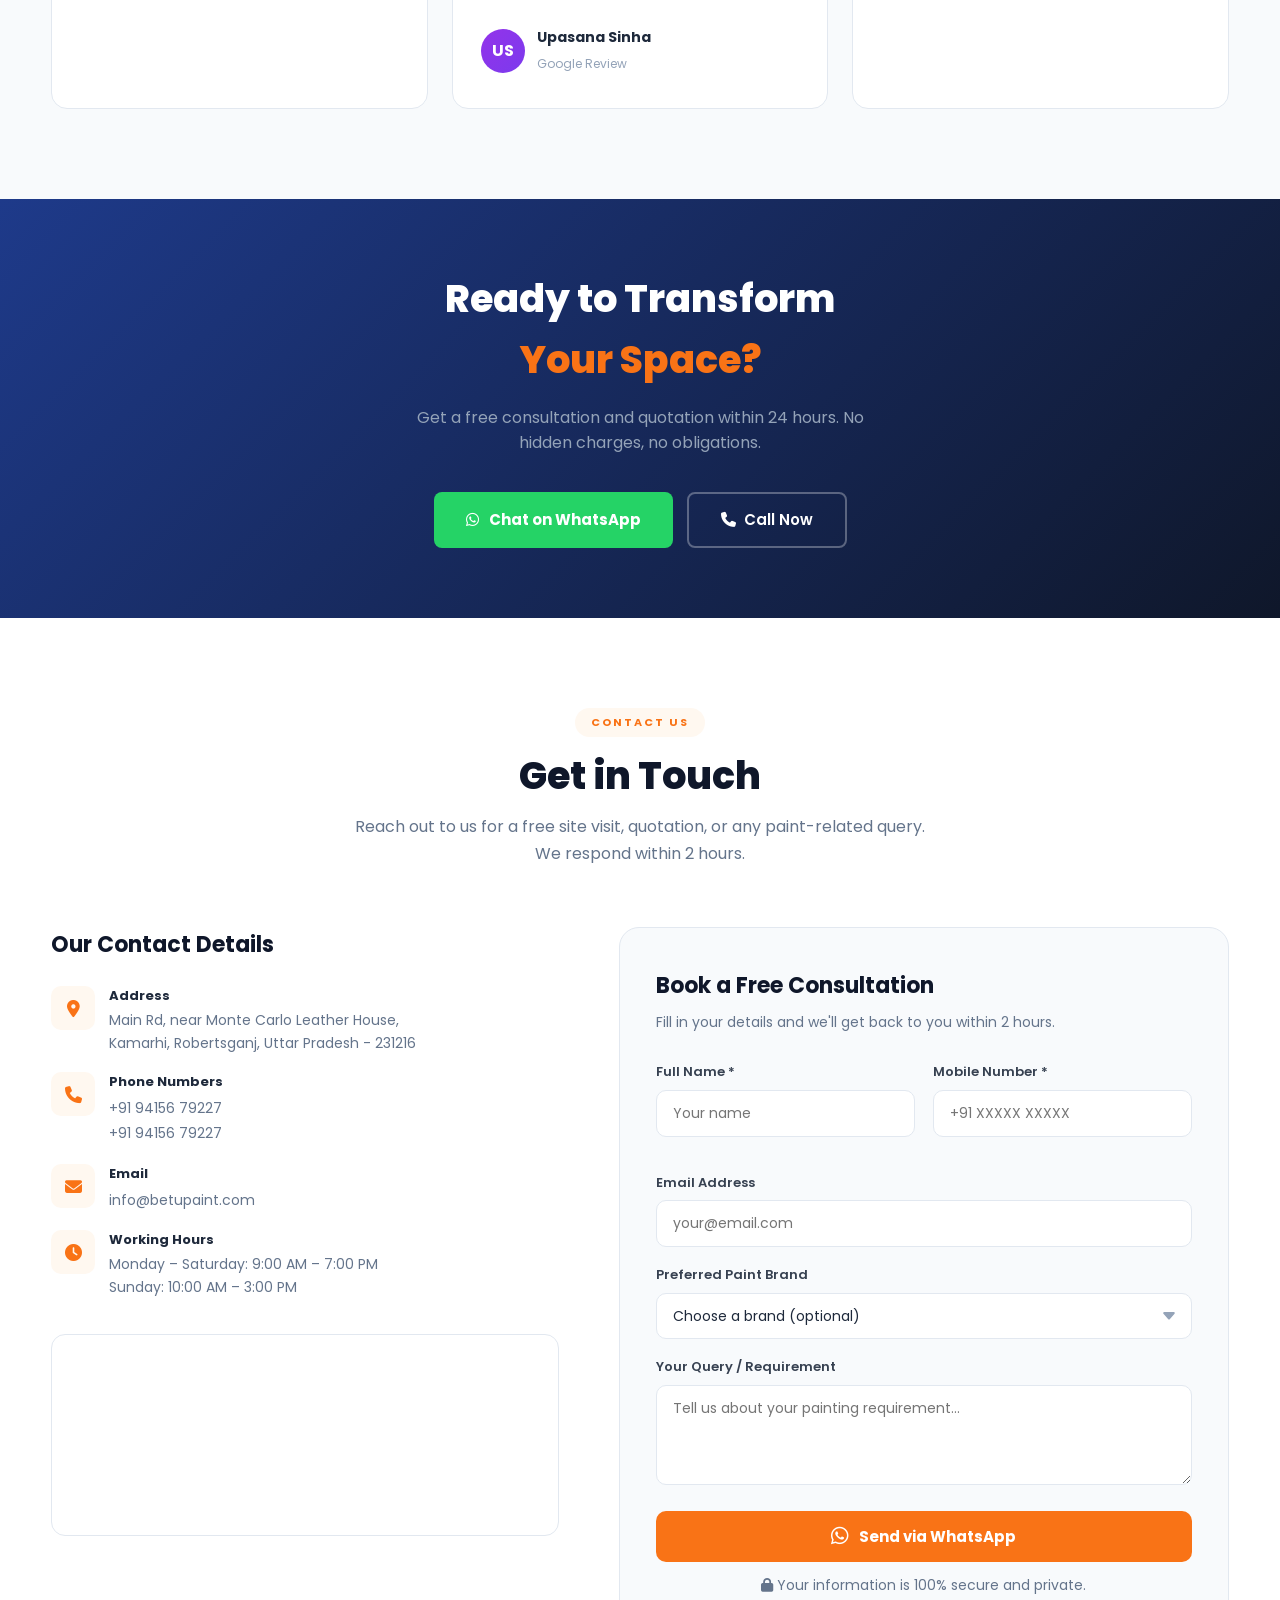
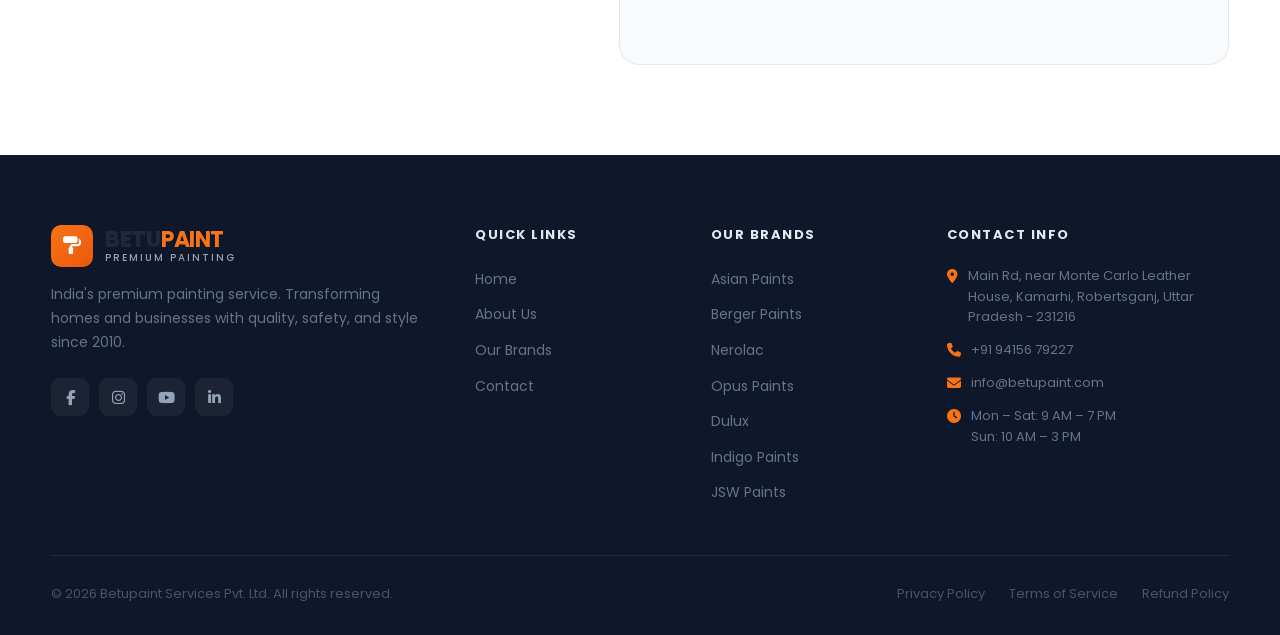
==== commit d102bdf0: "add new image one" ====
--- a/index.html
+++ b/index.html
@@ -74,7 +74,7 @@
                 </div>
             </div>
             <div class="hero-img">
-                <img src="images/betushop.png.png" alt="Betupaint Paint Shop">
+                <img src="images/betushop.png" alt="Betupaint Paint Shop">
             </div>
         </div>
     </div>
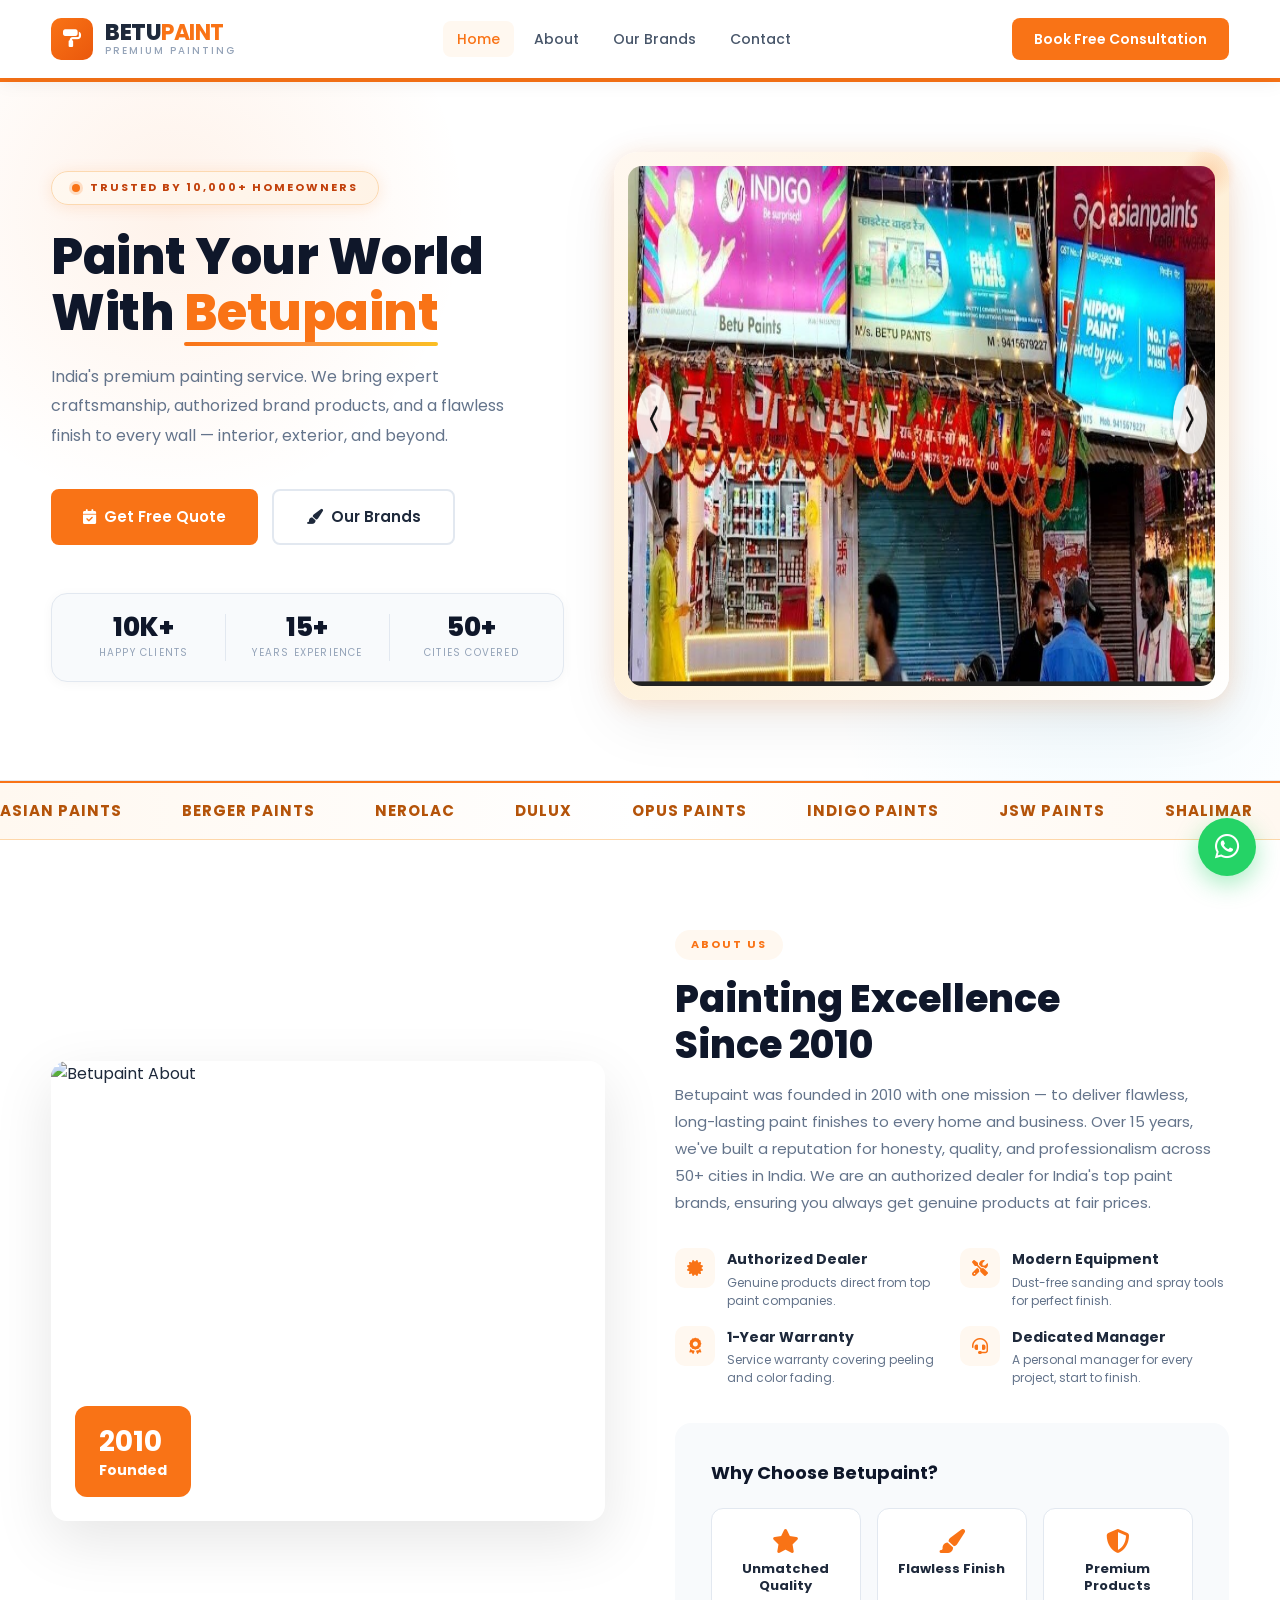
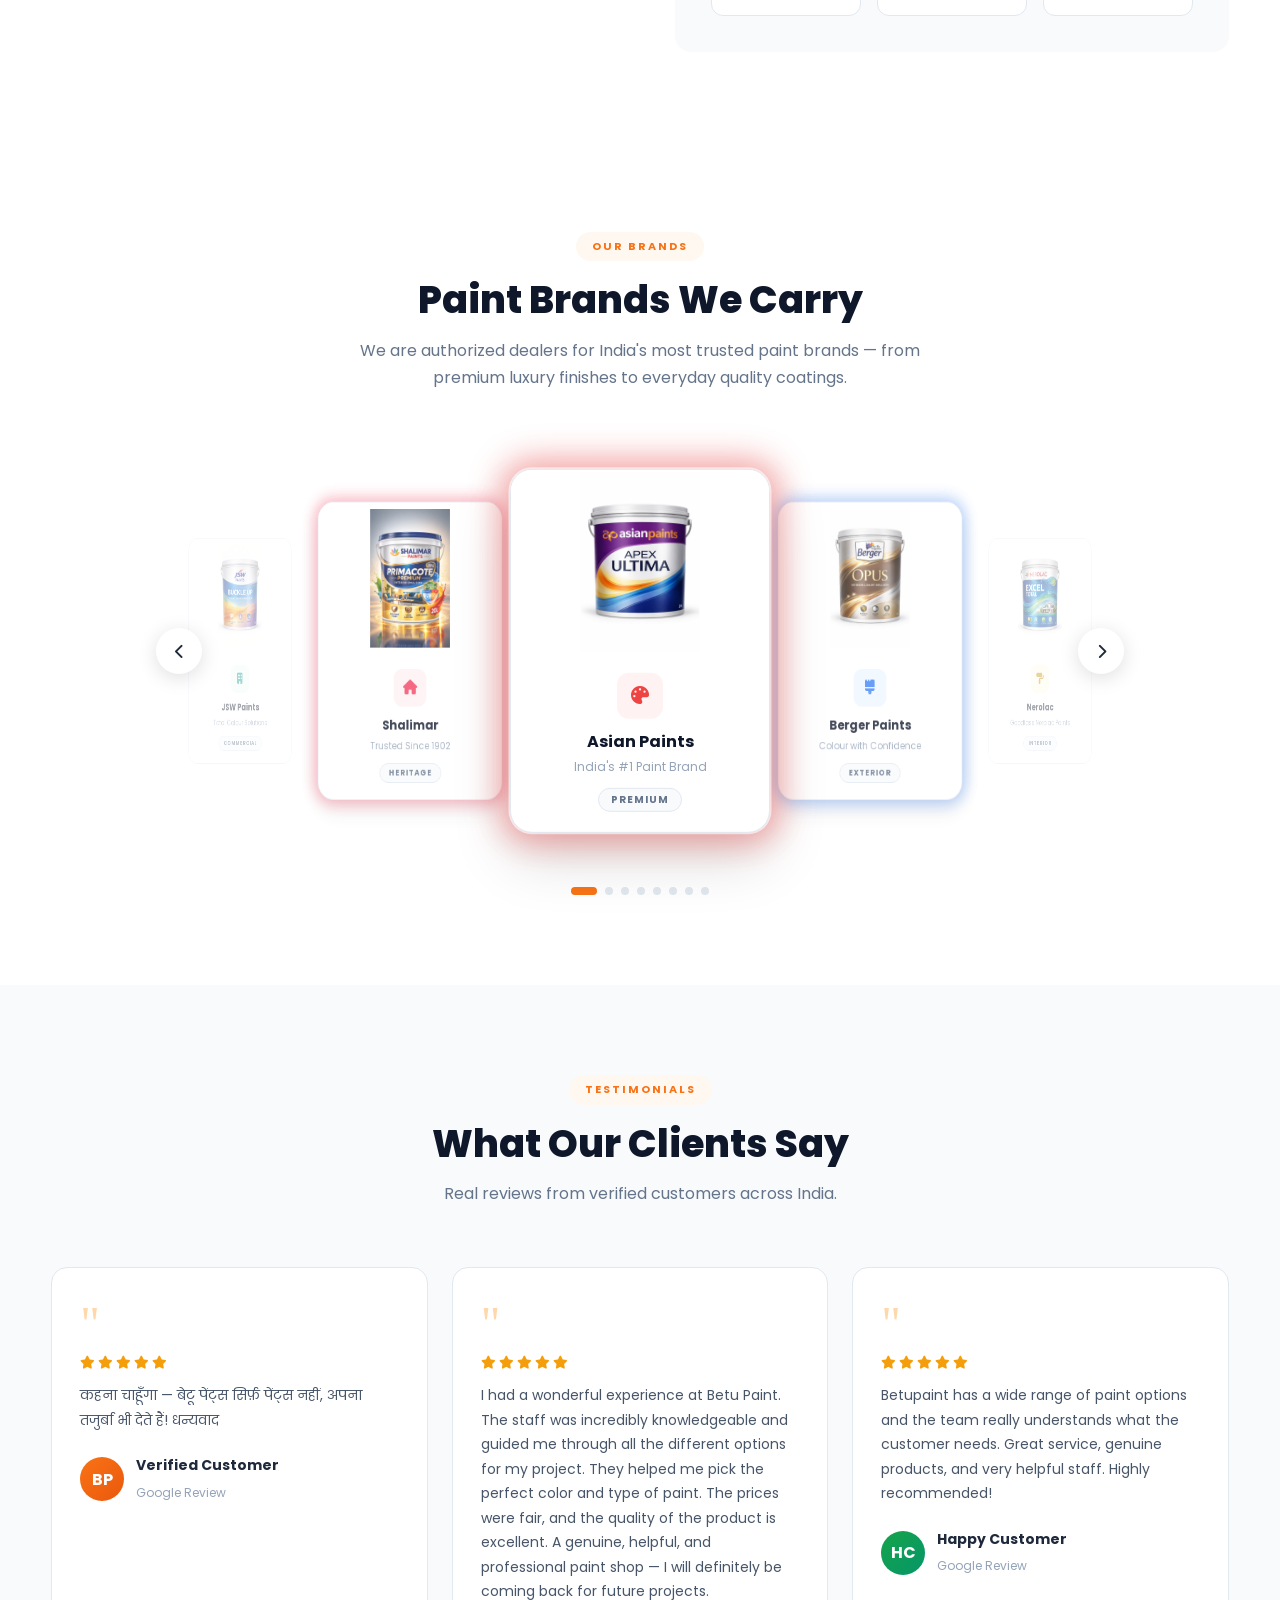
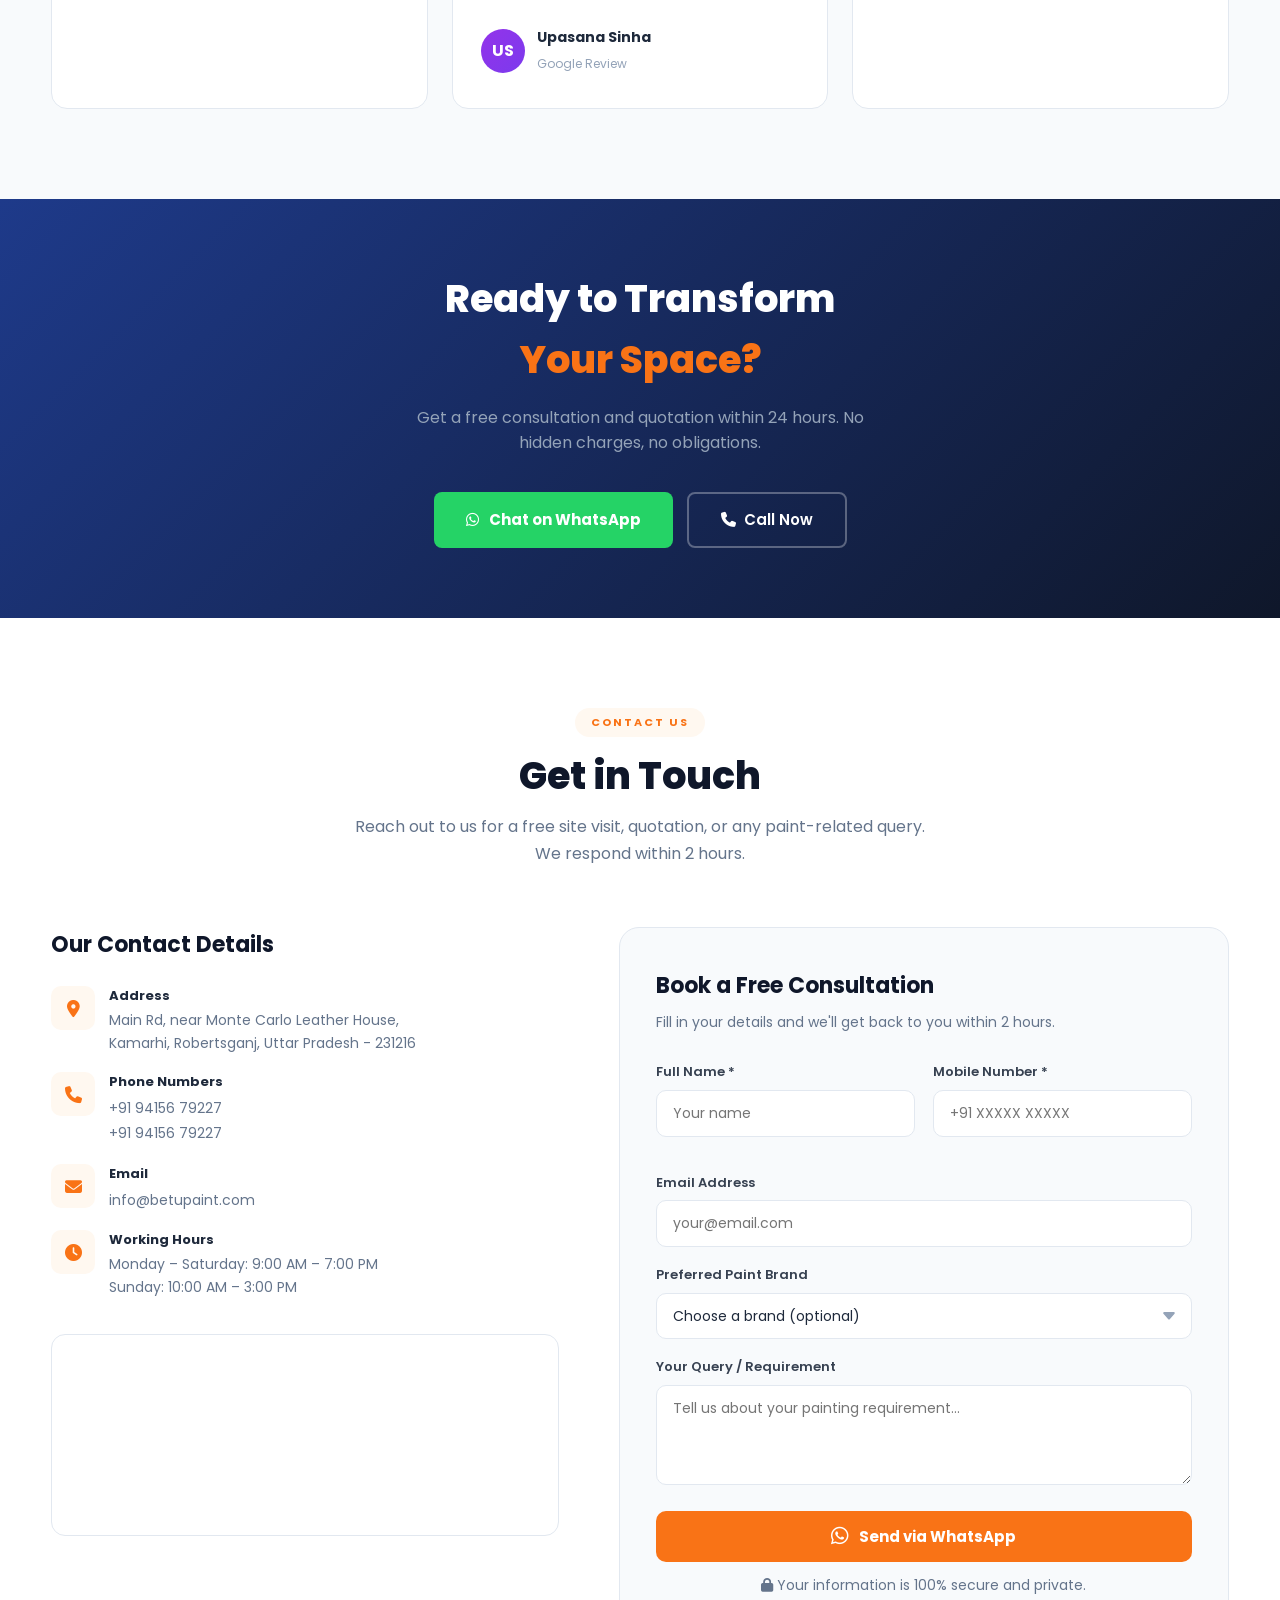
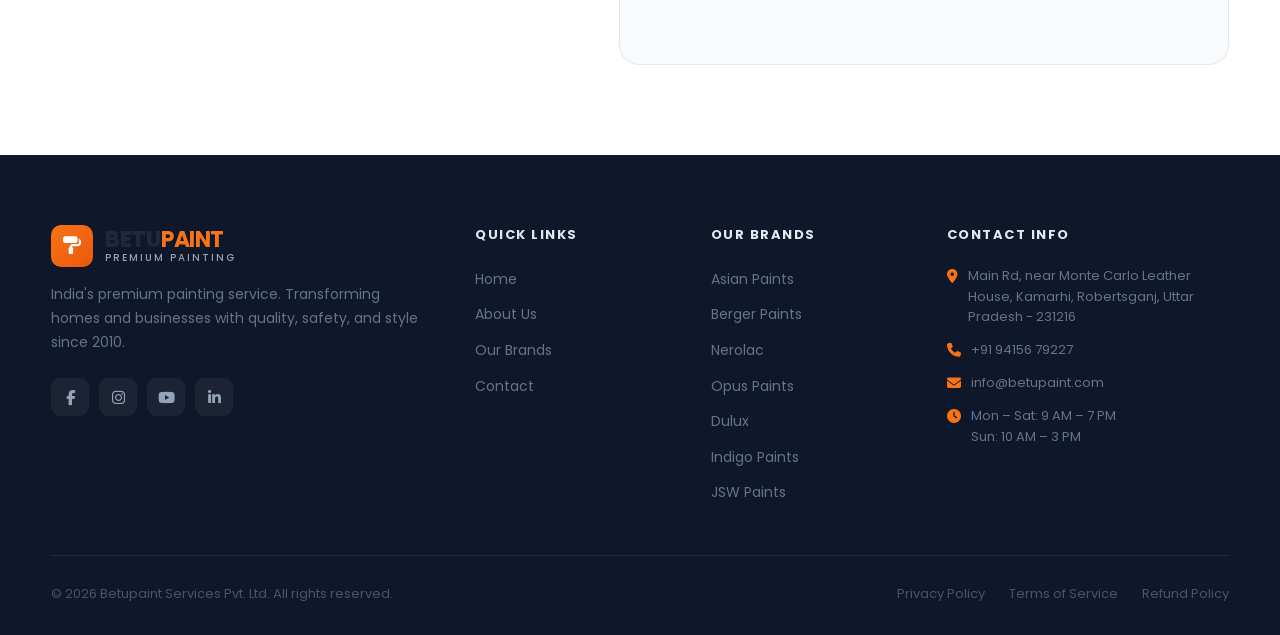
==== commit 4547d13e: "new image" ====
--- a/index.html
+++ b/index.html
@@ -74,7 +74,7 @@
                 </div>
             </div>
             <div class="hero-img">
-                <img src="images/betushop.png" alt="Betupaint Paint Shop">
+                <img src="images/img.png" alt="Betupaint Paint Shop">
             </div>
         </div>
     </div>
